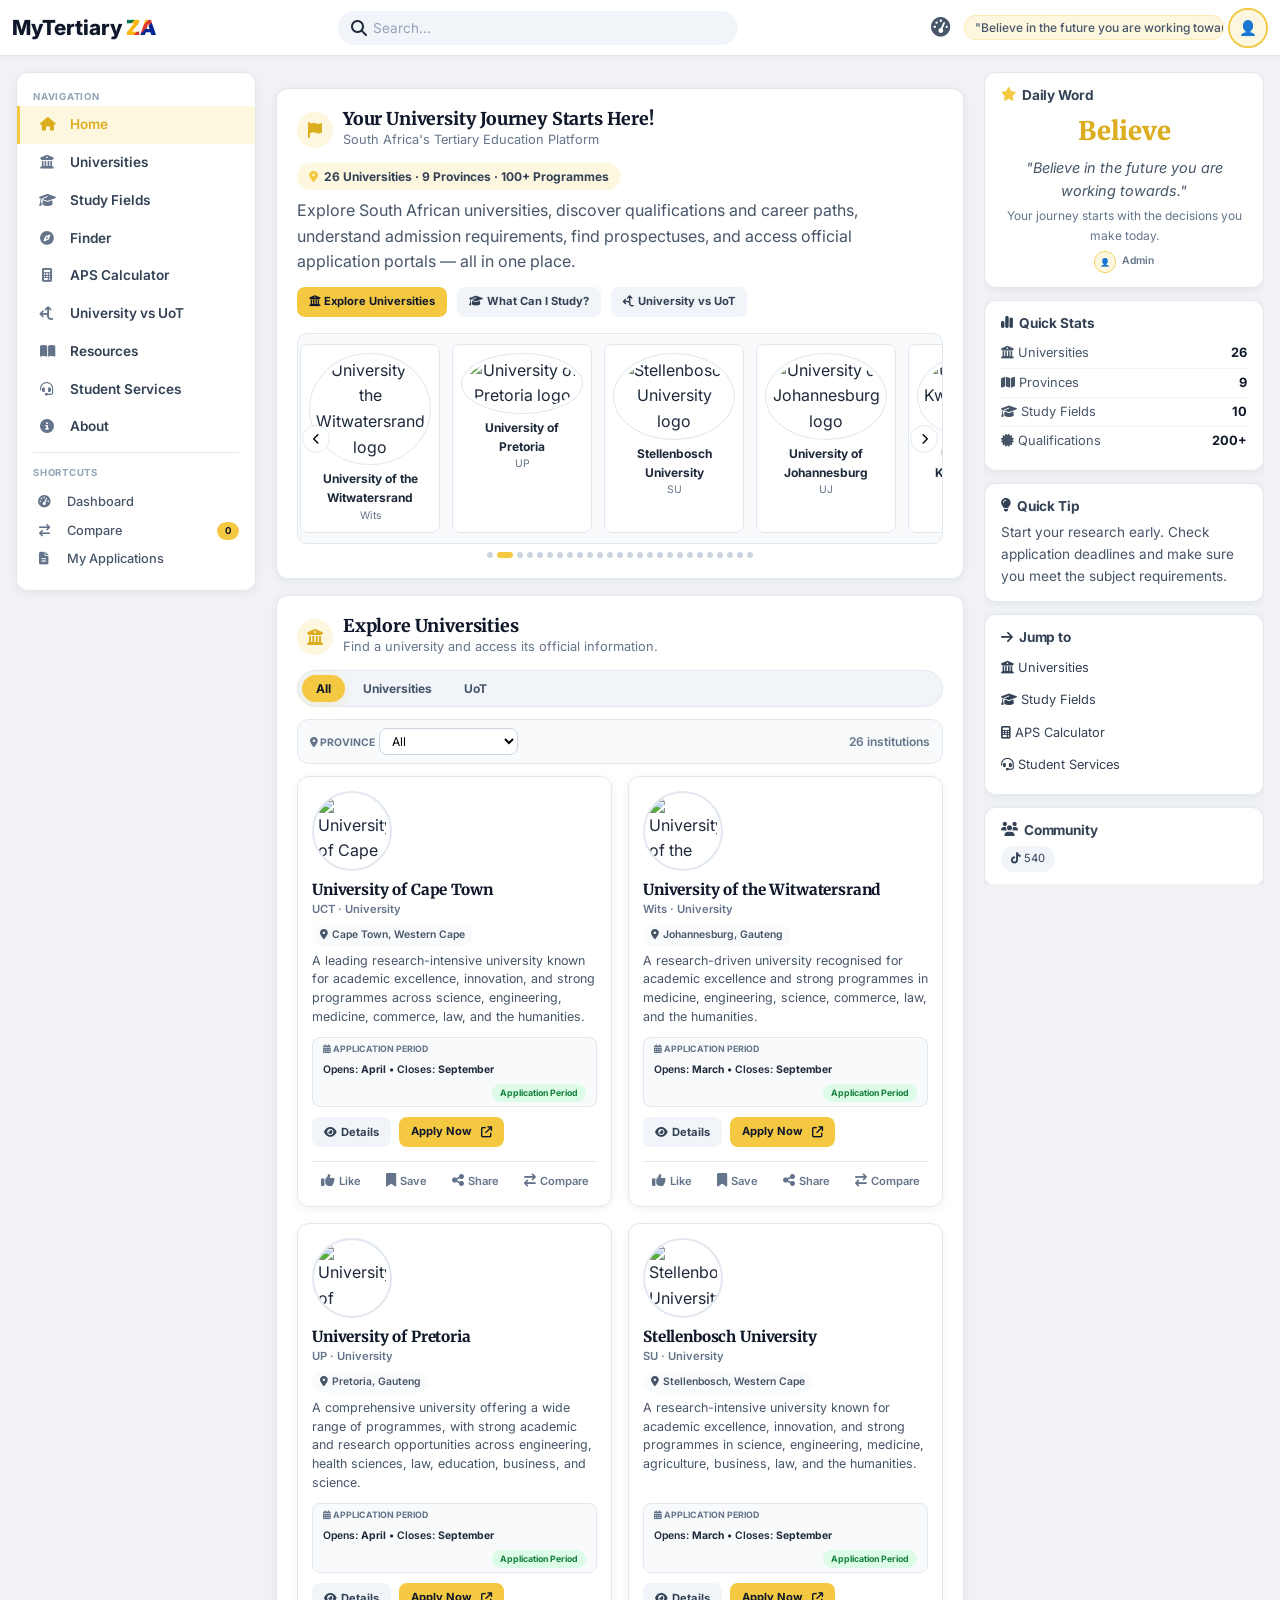
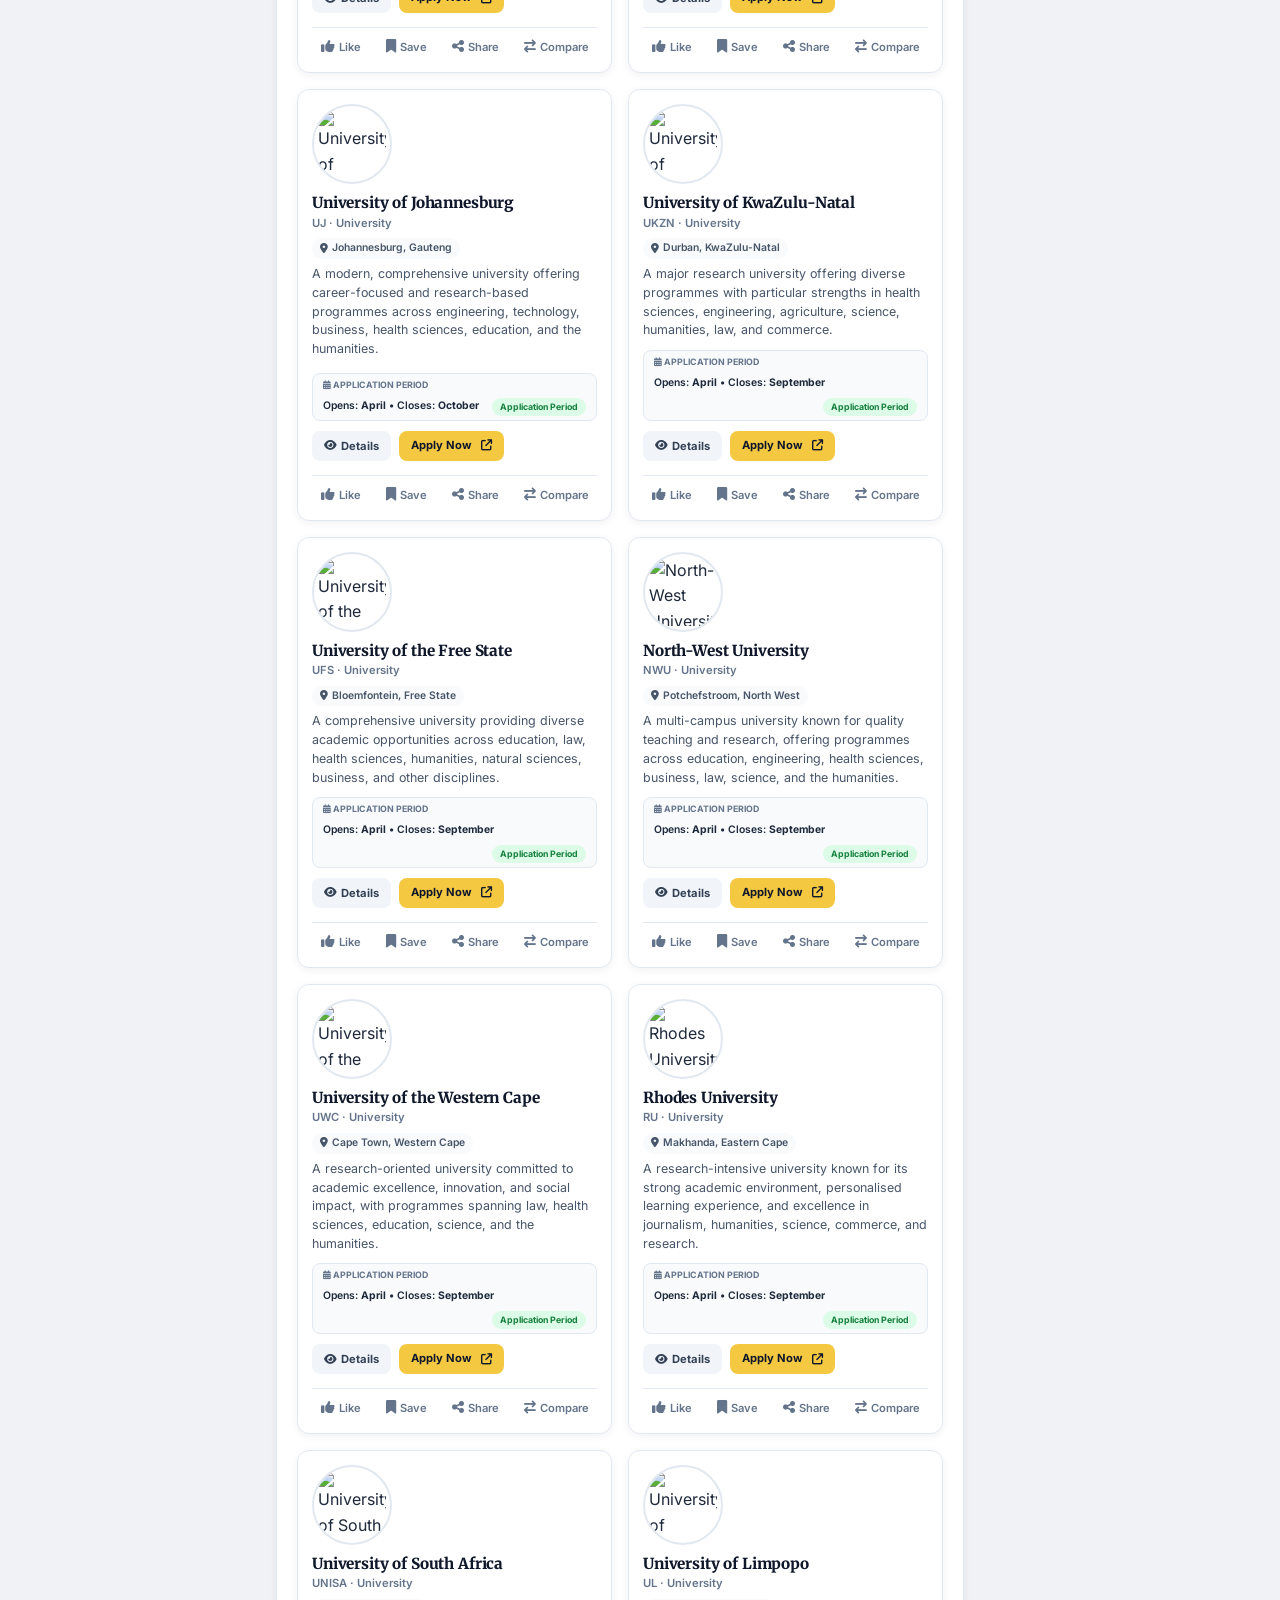
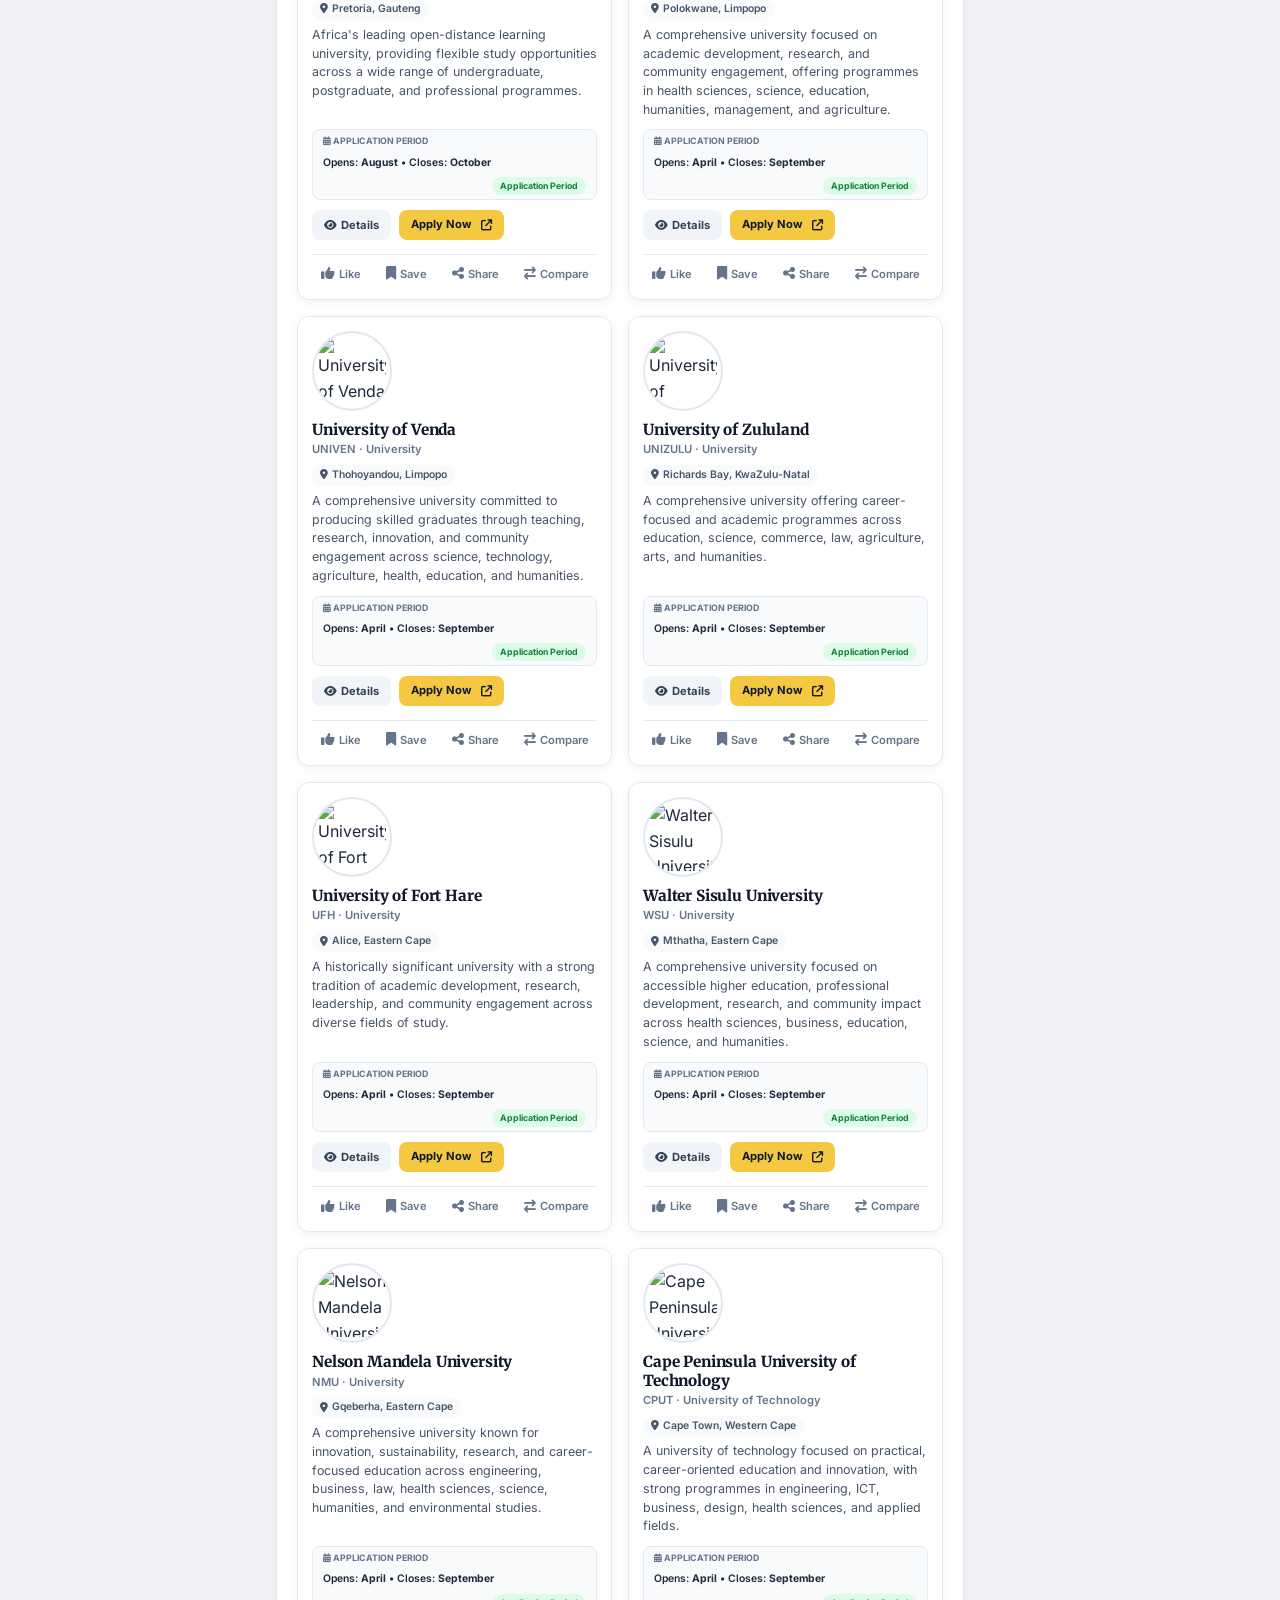
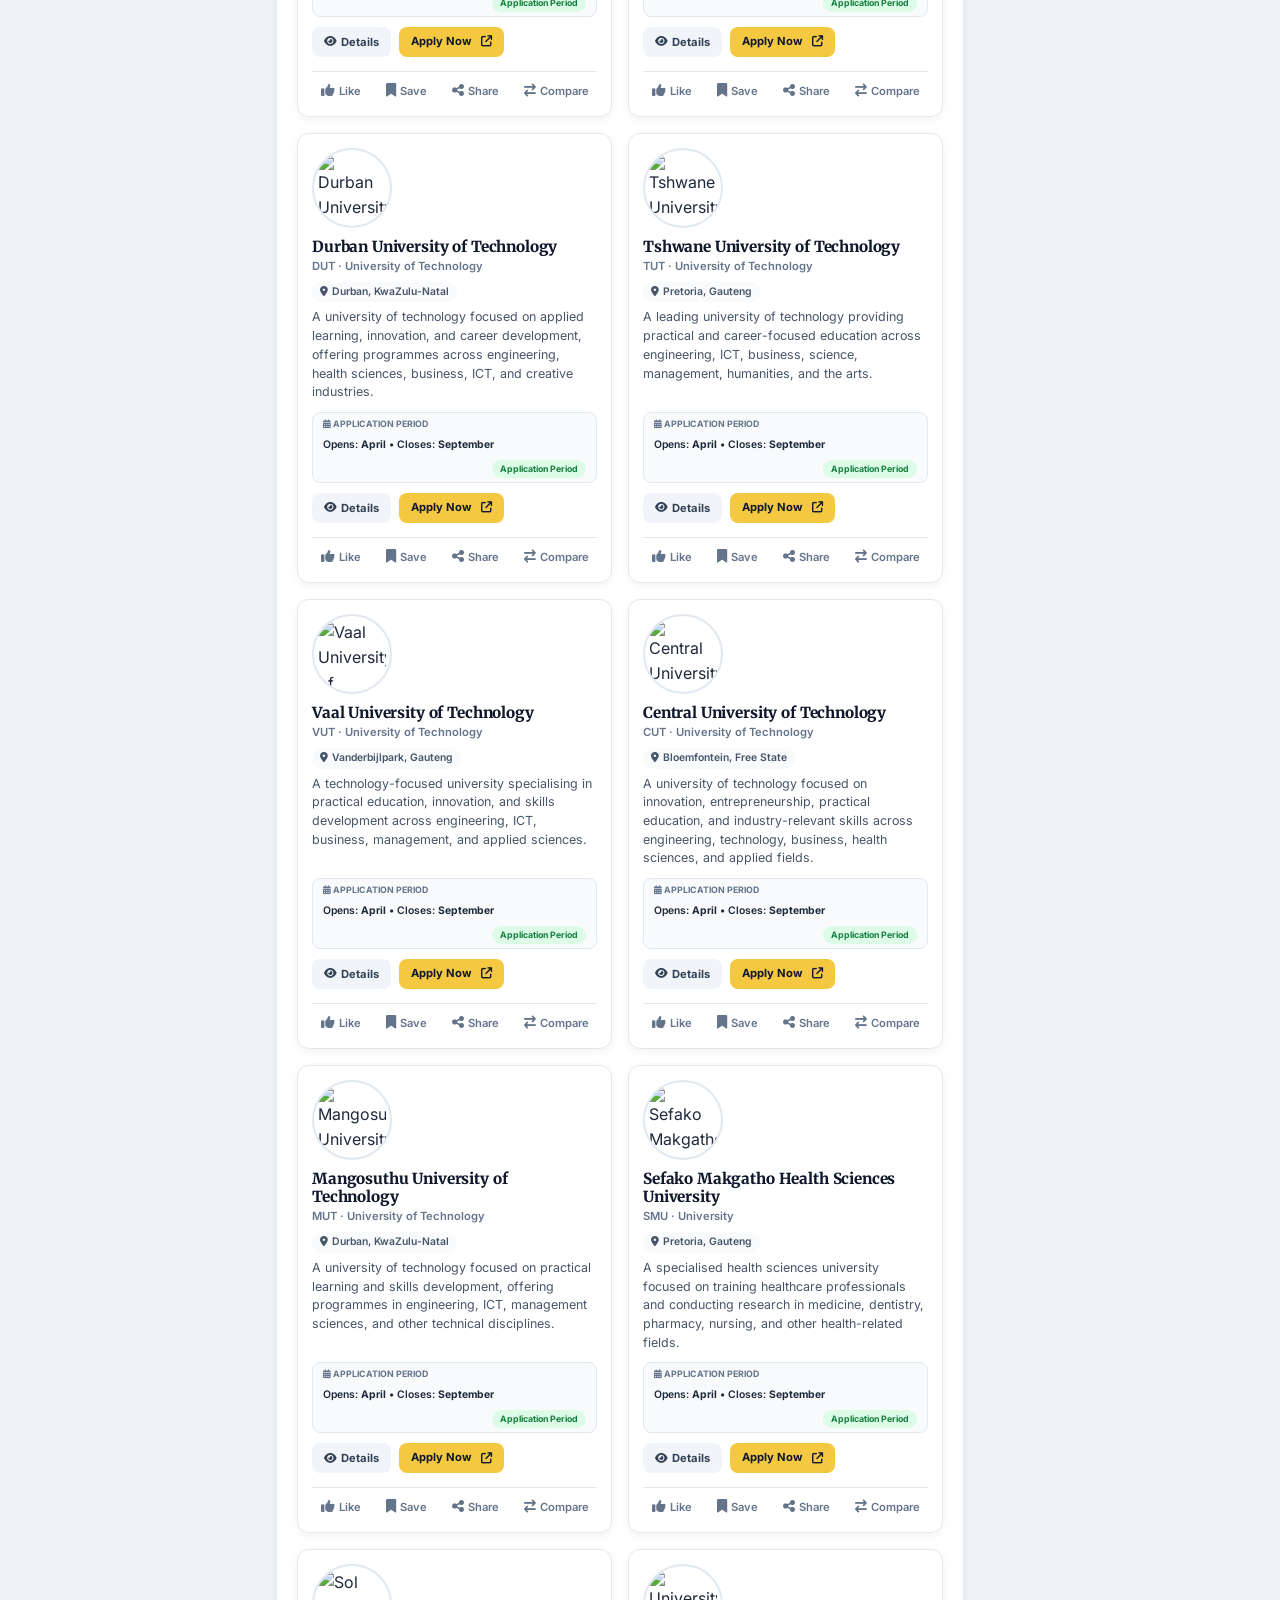
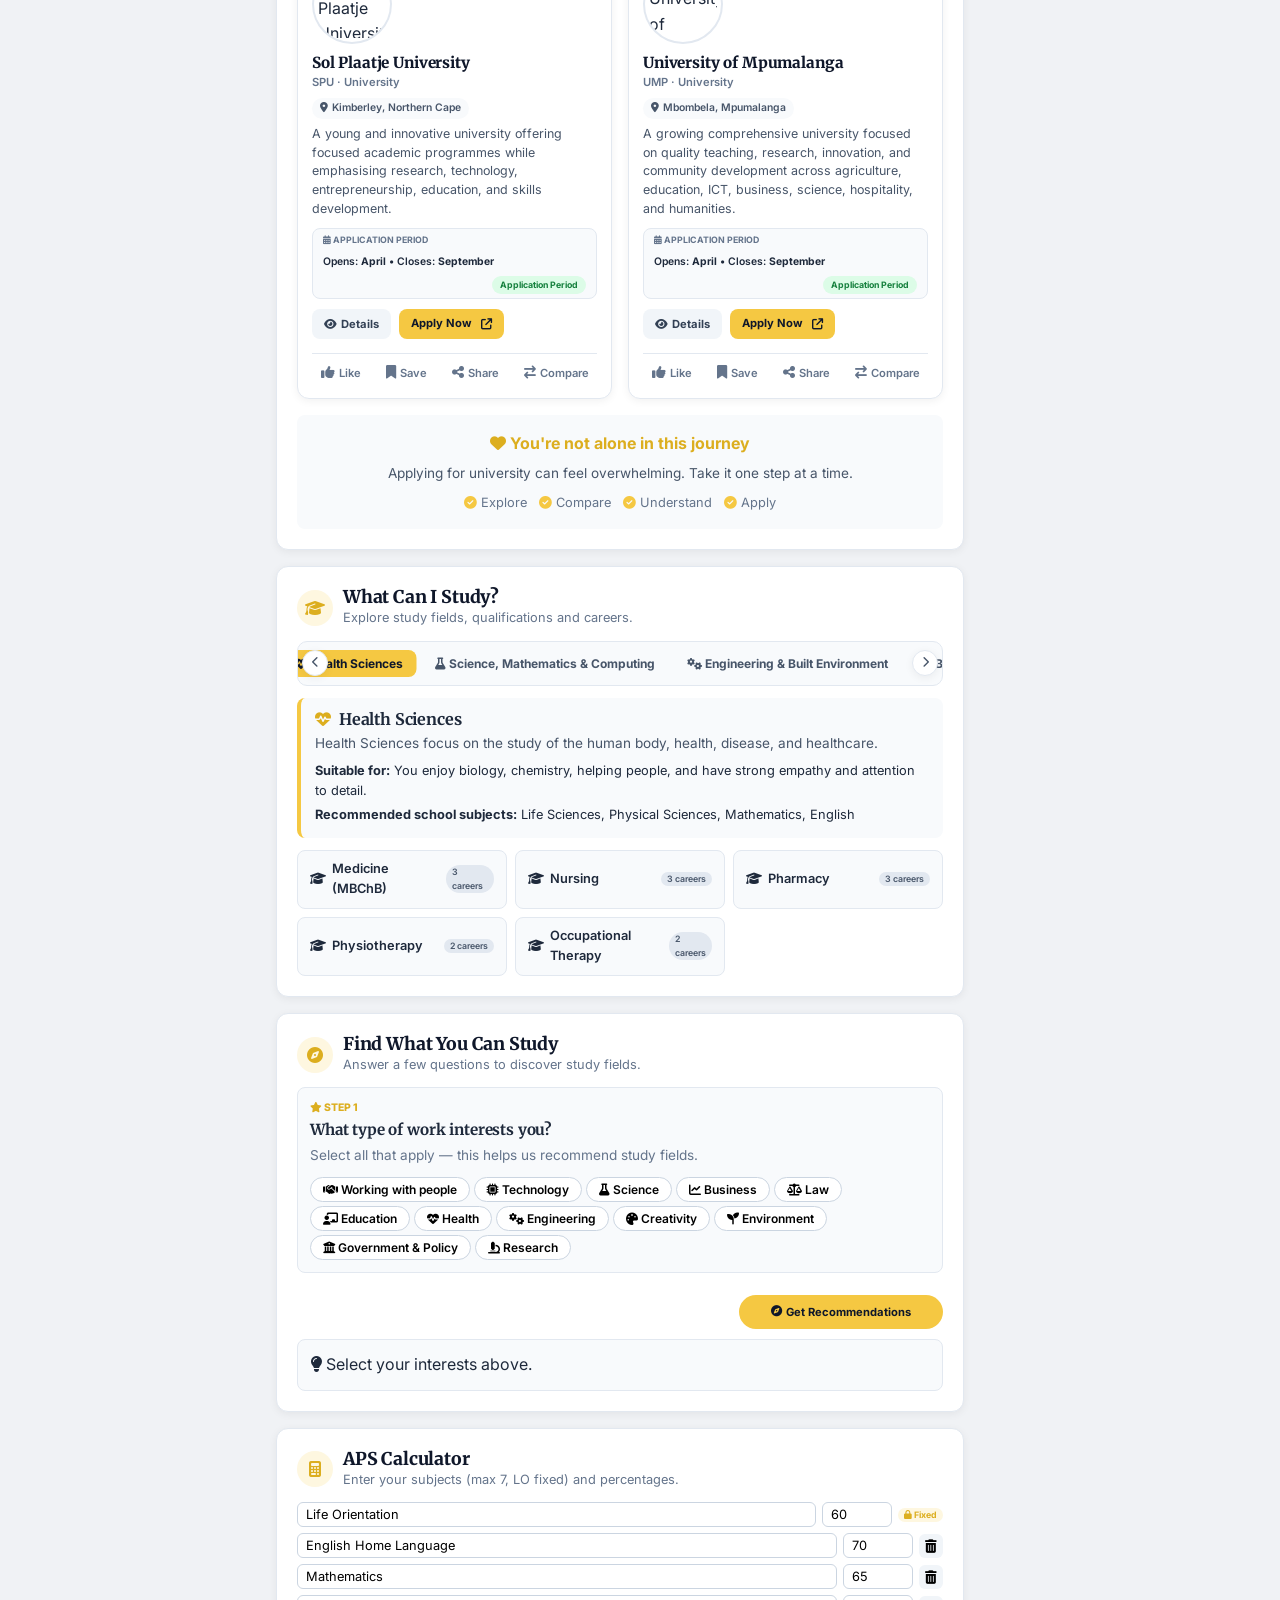
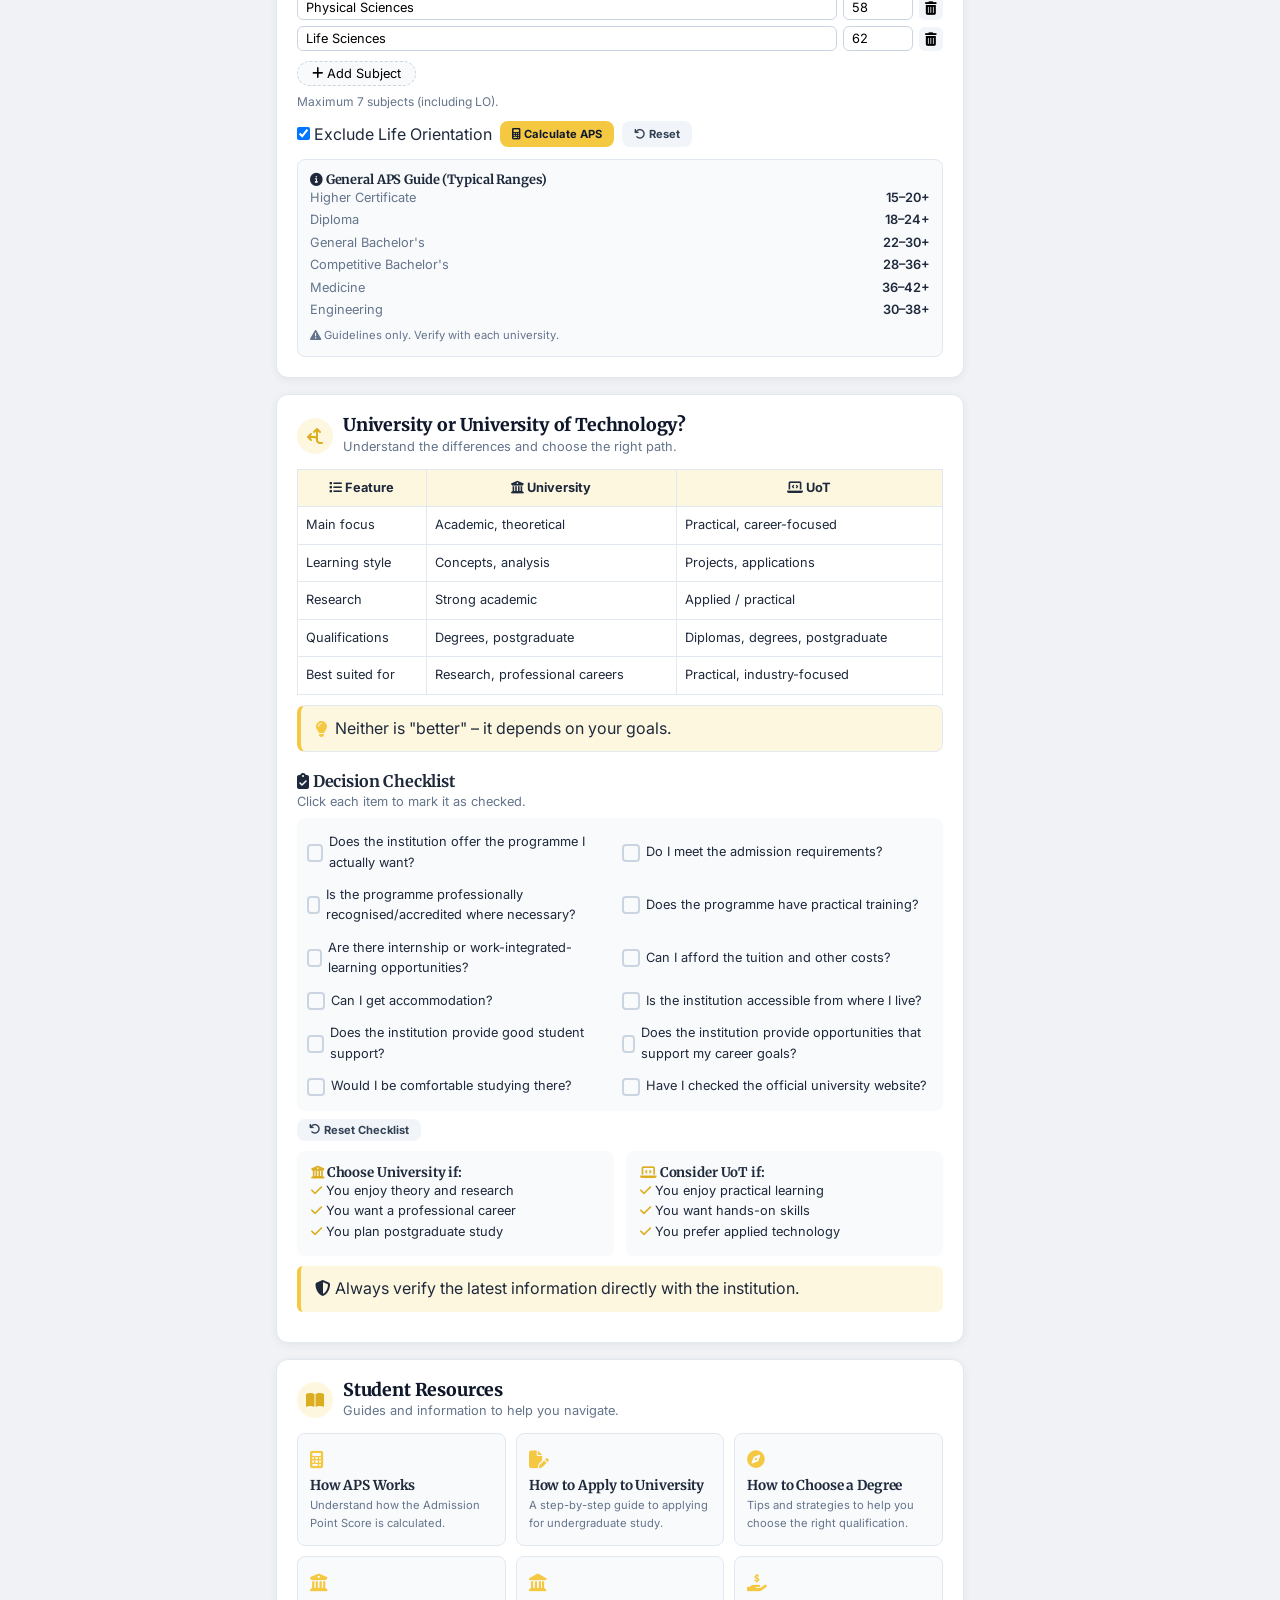
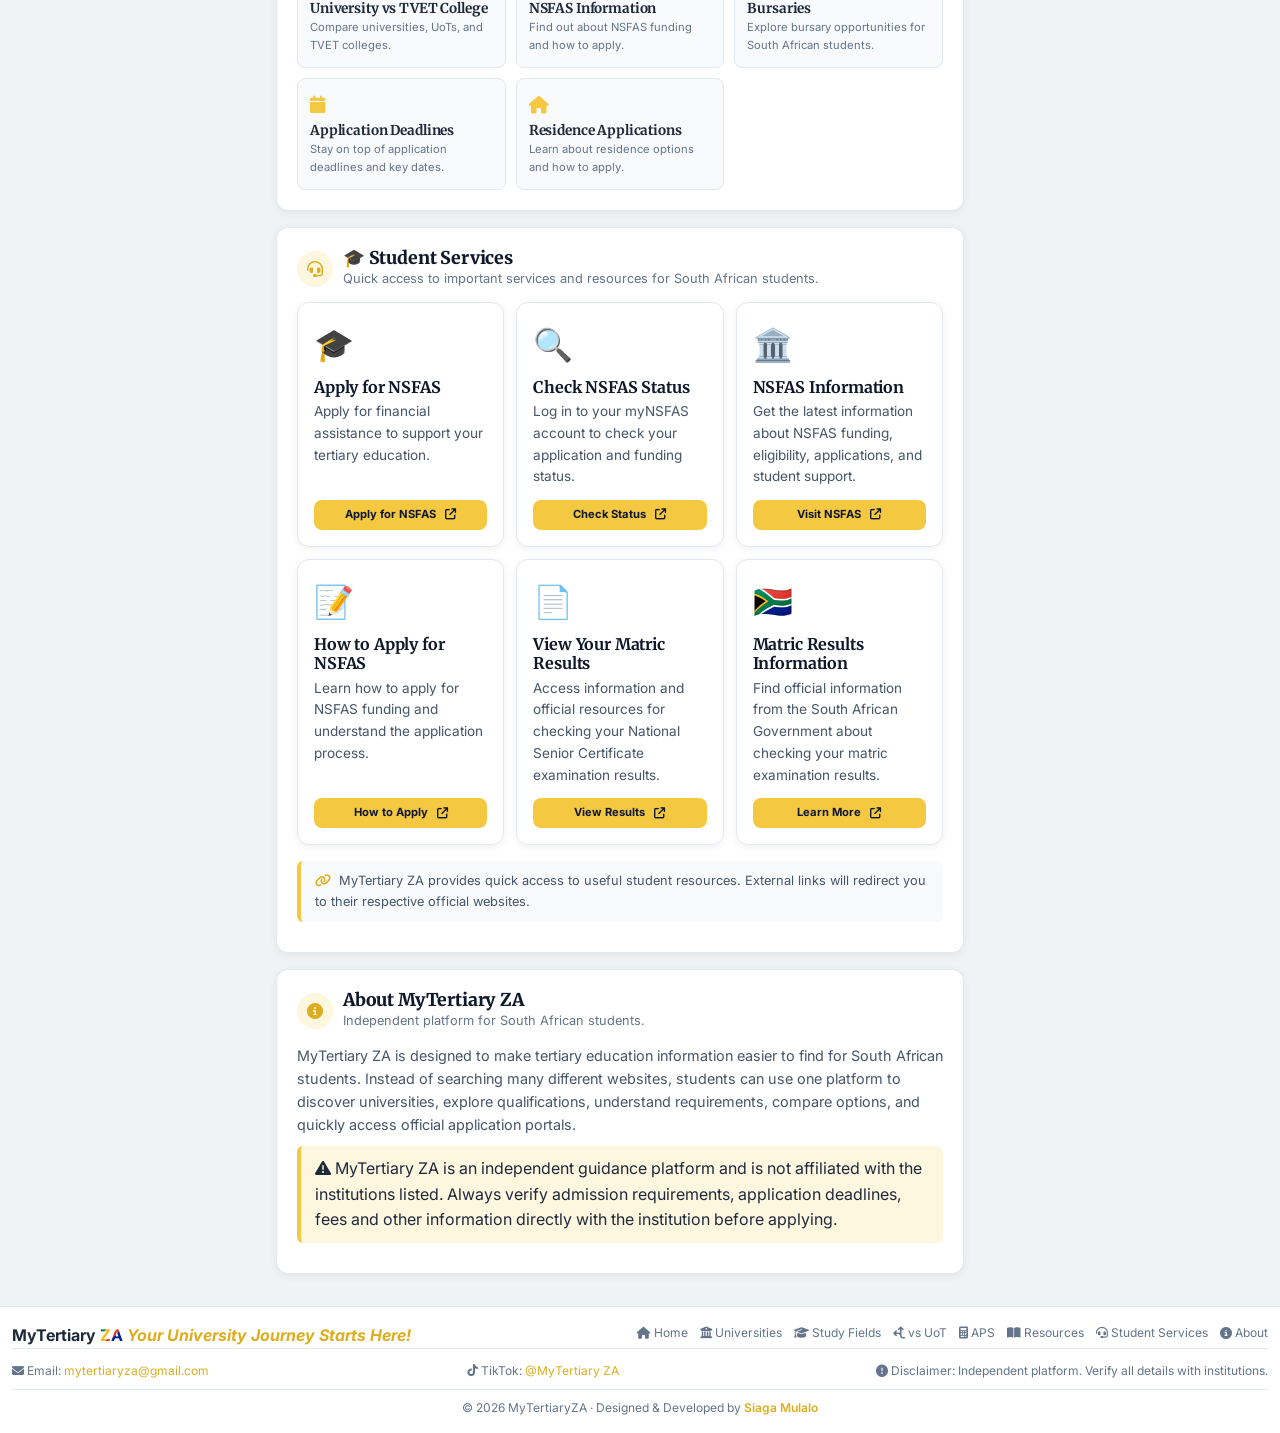
==== index.html @ 270da132 "Update index.html" ====
<!DOCTYPE html>
<html lang="en">
<head>

<!-- Google tag (gtag.js) -->
  <script async src="https://www.googletagmanager.com/gtag/js?id=G-20P5R1D9R0"></script>
  <script>
    window.dataLayer = window.dataLayer || [];
    function gtag(){dataLayer.push(arguments);}
    gtag('js', new Date());

    gtag('config', 'G-20P5R1D9R0');
  </script>

    <meta charset="UTF-8" />
    <meta name="viewport" content="width=device-width, initial-scale=1.0, maximum-scale=1.0, user-scalable=yes, viewport-fit=cover" />
    <title>MyTertiary ZA | Your University Journey Starts Here!</title>
    <link rel="icon" type="image/png" href="mytertiaryza-favicon.png">
    <meta name="description" content="MyTertiary ZA helps South African students find universities, colleges, applications, NSFAS information, matric results, APS guidance and tertiary study opportunities in one place." />

  <meta name="robots" content="index, follow" />

<meta property="og:title" content="MyTertiary ZA | Your University Journey Starts Here!" />
<meta property="og:description" content="Find South African universities, colleges, applications, NSFAS information, matric results, APS guidance and tertiary study opportunities." />
<meta property="og:url" content="https://mytertiaryza.co.za/" />
<meta property="og:type" content="website" />

<meta name="twitter:card" content="summary_large_image" />
<meta name="twitter:title" content="MyTertiary ZA | Your University Journey Starts Here!" />
<meta name="twitter:description" content="Find South African universities, colleges, applications, NSFAS information, matric results, APS guidance and tertiary study opportunities." />
    <link rel="canonical" href="https://mytertiaryza.co.za/" />
  
    <link rel="preconnect" href="https://fonts.googleapis.com" />
    <link rel="preconnect" href="https://fonts.gstatic.com" crossorigin />
    <link href="https://fonts.googleapis.com/css2?family=Inter:wght@400;500;600;700;800;900&family=Merriweather:wght@700;900&display=swap" rel="stylesheet" />
    <link rel="stylesheet" href="https://cdnjs.cloudflare.com/ajax/libs/font-awesome/6.5.2/css/all.min.css" />
    <link rel="stylesheet" href="style.css" />
</head>
<body>
    <div class="app-wrapper">

        <!-- TOP BAR -->
        <header class="top-bar">
            <div class="inner">
                <a href="#" class="logo">
                    <span>MyTertiary <span class="flag-sa">ZA</span></span>
                </a>
                <div class="search-box">
                    <i class="fas fa-search"></i>
                    <input type="search" id="topSearch" placeholder="Search..." aria-label="Search">
                </div>
                <div class="user-actions">
                    <button class="icon-btn" id="dashboardIconBtn" aria-label="Dashboard">
                        <i class="fas fa-gauge-high"></i>
                    </button>
                    <span class="top-bar-word" id="topBarWord">
                        <span id="topBarWordText">"Believe in the future"</span>
                        <span class="admin">
                            <span class="admin-avatar-sm">
                                <img src="data:image/svg+xml,%3Csvg xmlns='http://www.w3.org/2000/svg' width='40' height='40' viewBox='0 0 40 40'%3E%3Crect width='40' height='40' fill='%23fef7e0'/%3E%3Ctext x='50%25' y='50%25' dominant-baseline='central' text-anchor='middle' font-family='Arial' font-size='16' font-weight='bold' fill='%23dcae1f'%3E👤%3C/text%3E%3C/svg%3E" alt="Admin" style="width:100%;height:100%;object-fit:cover;display:block;">
                                <span class="fallback" style="display:none;"><i class="fas fa-user-shield"></i></span>
                            </span>
                            Admin 
                        </span>
                    </span>
                    <span class="avatar" title="Admin " id="topBarAvatar">
                        <img src="data:image/svg+xml,%3Csvg xmlns='http://www.w3.org/2000/svg' width='40' height='40' viewBox='0 0 40 40'%3E%3Crect width='40' height='40' fill='%23fef7e0'/%3E%3Ctext x='50%25' y='50%25' dominant-baseline='central' text-anchor='middle' font-family='Arial' font-size='16' font-weight='bold' fill='%23dcae1f'%3E👤%3C/text%3E%3C/svg%3E" alt="Admin" style="width:100%;height:100%;object-fit:cover;display:block;">
                        <span class="avatar-fallback" style="display:none;"><i class="fas fa-user-shield"></i></span>
                    </span>
                </div>
            </div>
        </header>

        <!-- BODY -->
        <div class="body-layout">

            <!-- LEFT SIDEBAR -->
            <nav class="left-sidebar" id="leftSidebar">
                <div class="nav-label">Navigation</div>
                <a href="#home" class="nav-item active" data-section="home"><i class="fas fa-home"></i> Home</a>
                <a href="#directory" class="nav-item" data-section="directory"><i class="fas fa-university"></i> Universities</a>
                <a href="#whatCanIStudy" class="nav-item" data-section="whatCanIStudy"><i class="fas fa-graduation-cap"></i> Study Fields</a>
                <a href="#finder" class="nav-item" data-section="finder"><i class="fas fa-compass"></i> Finder</a>
                <a href="#aps-calculator" class="nav-item" data-section="aps-calculator"><i class="fas fa-calculator"></i> APS Calculator</a>
                <a href="#choose-path" class="nav-item" data-section="choose-path"><i class="fas fa-arrows-split-up-and-left"></i> University vs UoT</a>
                <a href="#resources" class="nav-item" data-section="resources"><i class="fas fa-book-open"></i> Resources</a>
                <a href="#student-services" class="nav-item" data-section="student-services"><i class="fas fa-headset"></i> Student Services</a>
                <a href="#about" class="nav-item" data-section="about"><i class="fas fa-info-circle"></i> About</a>
                <div class="nav-divider"></div>
                <div class="nav-label">Shortcuts</div>
                <div class="shortcuts">
                    <div class="shortcut-item" id="dashboardSidebarLink"><i class="fas fa-gauge-high"></i> Dashboard</div>
                    <div class="shortcut-item" id="compareSidebarLink">
                        <i class="fas fa-arrow-right-arrow-left"></i> Compare
                        <span class="compare-badge" id="compareBadge">0</span>
                    </div>
                    <div class="shortcut-item"><i class="fas fa-file-alt"></i> My Applications</div>
                </div>
            </nav>

            <!-- MAIN CONTENT -->
            <main class="main-content">

                <!-- LIVE ANNOUNCEMENTS (Firestore-driven) -->
                <div id="announcementsBar"></div>
                <div id="importantNoticeBar" class="notice" style="display:none;"></div>

                <!-- HOME -->
                <section id="home" class="feed-card">
                    <div class="card-header">
                        <div class="icon"><i class="fas fa-flag"></i></div>
                        <div>
                            <h2>Your University Journey Starts Here!</h2>
                            <p>South Africa's Tertiary Education Platform</p>
                        </div>
                    </div>
                    <div style="margin-bottom:16px;">
                        <div style="display:inline-flex;align-items:center;gap:6px;background:var(--gold-light);padding:4px 12px;border-radius:30px;font-size:0.75rem;font-weight:700;color:var(--gray-700);">
                            <i class="fas fa-location-dot" style="color:var(--gold);"></i> 26 Universities · 9 Provinces · 100+ Programmes
                        </div>
                        <p style="color:var(--gray-600);margin-top:8px;max-width:600px;">
                            Explore South African universities, discover qualifications and career paths,
                            understand admission requirements, find prospectuses, and access official
                            application portals — all in one place.
                        </p>
                        <div style="display:flex;flex-wrap:wrap;gap:10px;margin-top:12px;">
                            <a href="#directory" class="btn btn-apply" id="exploreUniBtn"><i class="fas fa-university"></i> Explore Universities</a>
                            <a href="#whatCanIStudy" class="btn btn-details"><i class="fas fa-graduation-cap"></i> What Can I Study?</a>
                            <a href="#choose-path" class="btn btn-details"><i class="fas fa-arrows-split-up-and-left"></i> University vs UoT</a>
                        </div>
                    </div>
                    <!-- Carousel -->
                    <div class="carousel-wrapper">
                        <div class="carousel-track" id="carouselTrack"></div>
                        <button class="carousel-btn prev" id="carouselPrev"><i class="fas fa-chevron-left"></i></button>
                        <button class="carousel-btn next" id="carouselNext"><i class="fas fa-chevron-right"></i></button>
                    </div>
                    <div class="carousel-dots" id="carouselDots"></div>
                </section>

                <!-- DIRECTORY -->
                <section id="directory" class="feed-card">
                    <div class="card-header">
                        <div class="icon"><i class="fas fa-university"></i></div>
                        <div>
                            <h2>Explore Universities</h2>
                            <p>Find a university and access its official information.</p>
                        </div>
                    </div>
                    <div class="tabs" id="tabContainer">
                        <button class="tab active" data-tab="all">All</button>
                        <button class="tab" data-tab="university">Universities</button>
                        <button class="tab" data-tab="tech">UoT</button>
                    </div>
                    <div class="filter-bar">
                        <div class="filter-item">
                            <label for="provinceFilter"><i class="fas fa-map-marker-alt"></i> Province</label>
                            <select id="provinceFilter">
                                <option value="">All</option>
                                <option>Eastern Cape</option><option>Free State</option><option>Gauteng</option>
                                <option>KwaZulu-Natal</option><option>Limpopo</option><option>Mpumalanga</option>
                                <option>Northern Cape</option><option>North West</option><option>Western Cape</option>
                            </select>
                        </div>
                        <div class="result-count" id="resultCount">0 institutions</div>
                    </div>
                    <div class="card-grid" id="cardGrid"></div>
                    <div style="margin-top:16px;background:var(--gray-50);padding:16px;border-radius:8px;text-align:center;">
                        <div style="font-weight:700;color:var(--gold-dark);font-size:1rem;"><i class="fas fa-heart" style="color:var(--gold-dark);"></i> You're not alone in this journey</div>
                        <p style="font-size:0.85rem;color:var(--gray-600);max-width:600px;margin:6px auto;">Applying for university can feel overwhelming. Take it one step at a time.</p>
                        <div style="display:flex;flex-wrap:wrap;justify-content:center;gap:12px;margin-top:8px;font-size:0.8rem;color:var(--gray-500);">
                            <span><i class="fas fa-check-circle" style="color:var(--gold);"></i> Explore</span>
                            <span><i class="fas fa-check-circle" style="color:var(--gold);"></i> Compare</span>
                            <span><i class="fas fa-check-circle" style="color:var(--gold);"></i> Understand</span>
                            <span><i class="fas fa-check-circle" style="color:var(--gold);"></i> Apply</span>
                        </div>
                    </div>
                </section>

                <!-- WHAT CAN I STUDY -->
                <section id="whatCanIStudy" class="feed-card">
                    <div class="card-header">
                        <div class="icon"><i class="fas fa-graduation-cap"></i></div>
                        <div>
                            <h2>What Can I Study?</h2>
                            <p>Explore study fields, qualifications and careers.</p>
                        </div>
                    </div>
                    <div class="study-field-tabs-wrapper" id="studyTabsWrapper">
                        <button class="study-field-arrow left" id="studyArrowLeft"><i class="fas fa-chevron-left"></i></button>
                        <div class="study-field-tabs-track" id="studyTabsTrack"></div>
                        <button class="study-field-arrow right" id="studyArrowRight"><i class="fas fa-chevron-right"></i></button>
                    </div>
                    <div id="studyFieldContent"></div>
                </section>

                <!-- FINDER -->
                <section id="finder" class="feed-card">
                    <div class="card-header">
                        <div class="icon"><i class="fas fa-compass"></i></div>
                        <div>
                            <h2>Find What You Can Study</h2>
                            <p>Answer a few questions to discover study fields.</p>
                        </div>
                    </div>
                    <div class="finder-steps" id="finderSteps"></div>
                    <div class="finder-results" id="finderResults">
                        <div class="result-hint"><i class="fas fa-lightbulb"></i> Select your interests above.</div>
                    </div>
                </section>

                <!-- APS CALCULATOR -->
                <section id="aps-calculator" class="feed-card">
                    <div class="card-header">
                        <div class="icon"><i class="fas fa-calculator"></i></div>
                        <div>
                            <h2>APS Calculator</h2>
                            <p>Enter your subjects (max 7, LO fixed) and percentages.</p>
                        </div>
                    </div>
                    <div id="apsForm">
                        <div id="subjectEntries"></div>
                        <button class="add-subject-btn" id="addSubjectBtn"><i class="fas fa-plus"></i> Add Subject</button>
                        <div style="color:var(--gray-500);font-size:0.75rem;margin-top:6px;">Maximum 7 subjects (including LO).</div>
                        <div class="aps-controls">
                            <label><input type="checkbox" id="excludeLO" checked /> Exclude Life Orientation</label>
                            <button class="btn btn-apply" id="calculateApsBtn"><i class="fas fa-calculator"></i> Calculate APS</button>
                            <button class="btn btn-details" id="resetApsBtn"><i class="fas fa-undo"></i> Reset</button>
                        </div>
                        <div class="aps-result" id="apsResult" style="display:none;">
                            <div><span class="score" id="apsScore">0</span> <span class="subjects-used" id="apsSubjectsUsed"></span></div>
                            <div class="guidance" id="apsGuidance"></div>
                        </div>
                        <div class="aps-guide-note">
                            <h4><i class="fas fa-info-circle"></i> General APS Guide (Typical Ranges)</h4>
                            <div class="guide-grid">
                                <span class="label">Higher Certificate</span><span class="value">15–20+</span>
                                <span class="label">Diploma</span><span class="value">18–24+</span>
                                <span class="label">General Bachelor's</span><span class="value">22–30+</span>
                                <span class="label">Competitive Bachelor's</span><span class="value">28–36+</span>
                                <span class="label">Medicine</span><span class="value">36–42+</span>
                                <span class="label">Engineering</span><span class="value">30–38+</span>
                            </div>
                            <p style="font-size:0.7rem;color:var(--gray-500);margin-top:6px;"><i class="fas fa-triangle-exclamation"></i> Guidelines only. Verify with each university.</p>
                        </div>
                    </div>
                </section>

                <!-- UNIVERSITY vs UoT -->
                <section id="choose-path" class="feed-card">
                    <div class="card-header">
                        <div class="icon"><i class="fas fa-arrows-split-up-and-left"></i></div>
                        <div>
                            <h2>University or University of Technology?</h2>
                            <p>Understand the differences and choose the right path.</p>
                        </div>
                    </div>
                    <div style="overflow-x:auto;">
                        <table style="width:100%;border-collapse:collapse;font-size:0.8rem;border:1px solid var(--gray-200);">
                            <thead><tr style="background:var(--gold-light);"><th style="padding:8px;border:1px solid var(--gray-200);"><i class="fas fa-list"></i> Feature</th><th style="padding:8px;border:1px solid var(--gray-200);"><i class="fas fa-university"></i> University</th><th style="padding:8px;border:1px solid var(--gray-200);"><i class="fas fa-laptop-code"></i> UoT</th></tr></thead>
                            <tbody>
                                <tr><td style="padding:8px;border:1px solid var(--gray-200);">Main focus</td><td style="padding:8px;border:1px solid var(--gray-200);">Academic, theoretical</td><td style="padding:8px;border:1px solid var(--gray-200);">Practical, career-focused</td></tr>
                                <tr><td style="padding:8px;border:1px solid var(--gray-200);">Learning style</td><td style="padding:8px;border:1px solid var(--gray-200);">Concepts, analysis</td><td style="padding:8px;border:1px solid var(--gray-200);">Projects, applications</td></tr>
                                <tr><td style="padding:8px;border:1px solid var(--gray-200);">Research</td><td style="padding:8px;border:1px solid var(--gray-200);">Strong academic</td><td style="padding:8px;border:1px solid var(--gray-200);">Applied / practical</td></tr>
                                <tr><td style="padding:8px;border:1px solid var(--gray-200);">Qualifications</td><td style="padding:8px;border:1px solid var(--gray-200);">Degrees, postgraduate</td><td style="padding:8px;border:1px solid var(--gray-200);">Diplomas, degrees, postgraduate</td></tr>
                                <tr><td style="padding:8px;border:1px solid var(--gray-200);">Best suited for</td><td style="padding:8px;border:1px solid var(--gray-200);">Research, professional careers</td><td style="padding:8px;border:1px solid var(--gray-200);">Practical, industry-focused</td></tr>
                            </tbody>
                        </table>
                    </div>
                    <div class="info-box" style="background:var(--gold-light);border-left:4px solid var(--gold);"><i class="fas fa-lightbulb" style="color:var(--gold);"></i> Neither is "better" – it depends on your goals.</div>

                    <div style="margin-top:20px;">
                        <h4 style="font-weight:700;font-size:1rem;"><i class="fas fa-clipboard-check"></i> Decision Checklist</h4>
                        <p style="font-size:0.8rem;color:var(--gray-500);">Click each item to mark it as checked.</p>
                        <div id="decision-checklist"></div>
                        <button class="btn btn-details" id="reset-checklist" style="margin-top:8px;font-size:0.7rem;padding:4px 12px;"><i class="fas fa-undo"></i> Reset Checklist</button>
                    </div>

                    <div class="decision-grid">
                        <div style="background:var(--gray-50);padding:14px;border-radius:8px;">
                            <h5 style="font-weight:700;"><i class="fas fa-university" style="color:var(--gold-dark);"></i> Choose University if:</h5>
                            <ul style="list-style:none;padding:0;font-size:0.8rem;">
                                <li><i class="fas fa-check" style="color:var(--gold-dark);"></i> You enjoy theory and research</li>
                                <li><i class="fas fa-check" style="color:var(--gold-dark);"></i> You want a professional career</li>
                                <li><i class="fas fa-check" style="color:var(--gold-dark);"></i> You plan postgraduate study</li>
                            </ul>
                        </div>
                        <div style="background:var(--gray-50);padding:14px;border-radius:8px;">
                            <h5 style="font-weight:700;"><i class="fas fa-laptop-code" style="color:var(--gold-dark);"></i> Consider UoT if:</h5>
                            <ul style="list-style:none;padding:0;font-size:0.8rem;">
                                <li><i class="fas fa-check" style="color:var(--gold-dark);"></i> You enjoy practical learning</li>
                                <li><i class="fas fa-check" style="color:var(--gold-dark);"></i> You want hands-on skills</li>
                                <li><i class="fas fa-check" style="color:var(--gold-dark);"></i> You prefer applied technology</li>
                            </ul>
                        </div>
                    </div>
                    <div class="notice"><i class="fas fa-shield-halved"></i> Always verify the latest information directly with the institution.</div>
                </section>

                <!-- RESOURCES -->
                <section id="resources" class="feed-card">
                    <div class="card-header">
                        <div class="icon"><i class="fas fa-book-open"></i></div>
                        <div>
                            <h2>Student Resources</h2>
                            <p>Guides and information to help you navigate.</p>
                        </div>
                    </div>
                    <div class="resource-grid" id="resourceGrid"></div>
                </section>

                <!-- STUDENT SERVICES -->
                <section id="student-services" class="feed-card">
                    <div class="card-header">
                        <div class="icon"><i class="fas fa-headset"></i></div>
                        <div>
                            <h2>🎓 Student Services</h2>
                            <p>Quick access to important services and resources for South African students.</p>
                        </div>
                    </div>

                    <div class="services-grid" id="servicesGrid"></div>

                    <div class="notice services-notice">
                        <i class="fas fa-link"></i>
                        MyTertiary ZA provides quick access to useful student resources. External links will redirect you to their respective official websites.
                    </div>
                </section>

                <!-- ABOUT -->
                <section id="about" class="feed-card">
                    <div class="card-header">
                        <div class="icon"><i class="fas fa-info-circle"></i></div>
                        <div>
                            <h2>About MyTertiary ZA</h2>
                            <p>Independent platform for South African students.</p>
                        </div>
                    </div>
                    <p style="color:var(--gray-600);font-size:0.9rem;">MyTertiary ZA is designed to make tertiary education information easier to find for South African students. Instead of searching many different websites, students can use one platform to discover universities, explore qualifications, understand requirements, compare options, and quickly access official application portals.</p>
                    <div class="notice"><i class="fas fa-triangle-exclamation"></i> MyTertiary ZA is an independent guidance platform and is not affiliated with the institutions listed. Always verify admission requirements, application deadlines, fees and other information directly with the institution before applying.</div>
                </section>

            </main>

            <!-- RIGHT SIDEBAR -->
            <aside class="right-sidebar">
                <div class="widget">
                    <h4><i class="fas fa-star" style="color:var(--gold);"></i> Daily Word</h4>
                    <div class="daily-word" id="dailyWordWidget">
                        <div class="word" id="wordTitleWidget">BELIEVE</div>
                        <div class="message" id="wordMessageWidget">"Believe in the future you are working towards."</div>
                        <div class="extra" id="wordExtraWidget">Your journey starts with the decisions you make today.</div>
                        <div class="admin-tag">
                            <span class="admin-avatar-sm">
                                <img src="data:image/svg+xml,%3Csvg xmlns='http://www.w3.org/2000/svg' width='40' height='40' viewBox='0 0 40 40'%3E%3Crect width='40' height='40' fill='%23fef7e0'/%3E%3Ctext x='50%25' y='50%25' dominant-baseline='central' text-anchor='middle' font-family='Arial' font-size='16' font-weight='bold' fill='%23dcae1f'%3E👤%3C/text%3E%3C/svg%3E" alt="Admin" style="width:100%;height:100%;object-fit:cover;display:block;">
                                <span class="fallback" style="display:none;"><i class="fas fa-user-shield"></i></span>
                            </span>
                              Admin 
                        </div>
                    </div>
                </div>
                <div class="widget">
                    <h4><i class="fas fa-chart-simple"></i> Quick Stats</h4>
                    <div class="stat-item"><span class="label"><i class="fas fa-university"></i> Universities</span><span class="value">26</span></div>
                    <div class="stat-item"><span class="label"><i class="fas fa-map"></i> Provinces</span><span class="value">9</span></div>
                    <div class="stat-item"><span class="label"><i class="fas fa-graduation-cap"></i> Study Fields</span><span class="value">10</span></div>
                    <div class="stat-item"><span class="label"><i class="fas fa-certificate"></i> Qualifications</span><span class="value">200+</span></div>
                </div>
                <div class="widget">
                    <h4><i class="fas fa-lightbulb"></i> Quick Tip</h4>
                    <p style="font-size:0.85rem;color:var(--gray-600);">Start your research early. Check application deadlines and make sure you meet the subject requirements.</p>
                </div>
                <div class="widget">
                    <h4><i class="fas fa-arrow-right"></i> Jump to</h4>
                    <div style="display:flex;flex-direction:column;gap:4px;">
                        <a href="#directory" style="padding:4px 0;color:var(--gray-700);text-decoration:none;font-size:0.8rem;"><i class="fas fa-university"></i> Universities</a>
                        <a href="#whatCanIStudy" style="padding:4px 0;color:var(--gray-700);text-decoration:none;font-size:0.8rem;"><i class="fas fa-graduation-cap"></i> Study Fields</a>
                        <a href="#aps-calculator" style="padding:4px 0;color:var(--gray-700);text-decoration:none;font-size:0.8rem;"><i class="fas fa-calculator"></i> APS Calculator</a>
                        <a href="#student-services" style="padding:4px 0;color:var(--gray-700);text-decoration:none;font-size:0.8rem;"><i class="fas fa-headset"></i> Student Services</a>
                    </div>
                </div>
                <div class="widget">
                    <h4><i class="fas fa-users"></i> Community</h4>
                    <div style="display:flex;gap:8px;flex-wrap:wrap;">
                        <a href="https://www.tiktok.com/@mytertiaryza" target="_blank" rel="noopener noreferrer" style="background:var(--gray-100);padding:4px 10px;border-radius:20px;font-size:0.7rem;color:var(--gray-700);text-decoration:none;"><i class="fab fa-tiktok"></i> 540</a>
                    </div>
                </div>
            </aside>

        </div>

        <!-- FOOTER -->
        <footer>
            <div class="footer-inner">
                <div>
                    <strong>MyTertiary <span class="flag-sa" style="background:linear-gradient(135deg,#007A4B 0%,#007A4B 25%,#FFB612 25%,#FFB612 50%,#DE3831 50%,#DE3831 60%,#002395 60%,#002395 100%);-webkit-background-clip:text;-webkit-text-fill-color:transparent;background-clip:text;">ZA</span></strong>
                    <span style="font-style:italic;color:var(--gold-dark);font-weight:700;">Your University Journey Starts Here!</span>
                </div>
                <div class="footer-links">
                    <a href="#home"><i class="fas fa-home"></i> Home</a>
                    <a href="#directory"><i class="fas fa-university"></i> Universities</a>
                    <a href="#whatCanIStudy"><i class="fas fa-graduation-cap"></i> Study Fields</a>
                    <a href="#choose-path"><i class="fas fa-arrows-split-up-and-left"></i> vs UoT</a>
                    <a href="#aps-calculator"><i class="fas fa-calculator"></i> APS</a>
                    <a href="#resources"><i class="fas fa-book-open"></i> Resources</a>
                    <a href="#student-services"><i class="fas fa-headset"></i> Student Services</a>
                    <a href="#about"><i class="fas fa-info-circle"></i> About</a>
                </div>
            </div>
            <div style="max-width:1400px;margin:0 auto;padding:12px 0 0;display:flex;flex-wrap:wrap;justify-content:space-between;gap:8px;border-top:1px solid var(--gray-200);font-size:0.75rem;color:var(--gray-500);">
                <div><i class="fas fa-envelope"></i> Email: <a href="mailto:mytertiaryza@gmail.com" style="color:var(--gold-dark);text-decoration:none;">mytertiaryza@gmail.com</a></div>
                <div><i class="fab fa-tiktok"></i> TikTok: <a href="https://www.tiktok.com/@mytertiaryza" target="_blank" rel="noopener noreferrer" style="color:var(--gold-dark);text-decoration:none;">@MyTertiary ZA</a></div>
                <div><i class="fas fa-circle-exclamation"></i> Disclaimer: Independent platform. Verify all details with institutions.</div>
            </div>
            <div style="max-width:1400px;margin:8px auto 0;padding-top:8px;border-top:1px solid var(--gray-200);text-align:center;font-size:0.75rem;color:var(--gray-500);">
                © 2026 MyTertiaryZA · Designed &amp; Developed by 
                <a href="#" id="developerLink" style="color:var(--gold-dark);font-weight:600;text-decoration:none;cursor:pointer;">Siaga Mulalo</a>
            </div>
        </footer>

    </div>

    <!-- MOBILE BOTTOM NAVIGATION -->
    <nav class="mobile-bottom-nav" id="mobileBottomNav" aria-label="Mobile navigation">
        <button class="mobile-nav-item active" data-target="home" type="button" aria-label="Go to Home">
            <i class="fas fa-home"></i>
            <span>Home</span>
        </button>
        <button class="mobile-nav-item" data-target="directory" type="button" aria-label="Go to Universities">
            <i class="fas fa-university"></i>
            <span>Universities</span>
        </button>
        <button class="mobile-nav-item" data-target="whatCanIStudy" type="button" aria-label="Go to Study Fields">
            <i class="fas fa-graduation-cap"></i>
            <span>Study</span>
        </button>
        <button class="mobile-nav-item" data-target="aps-calculator" type="button" aria-label="Go to APS Calculator">
            <i class="fas fa-calculator"></i>
            <span>APS</span>
        </button>
        <button class="mobile-nav-item mobile-nav-more" id="mobileNavMore" type="button" aria-label="Open more menu">
            <i class="fas fa-bars"></i>
            <span>More</span>
        </button>
    </nav>

    <div class="mobile-drawer-overlay" id="mobileDrawerOverlay" aria-hidden="true"></div>

    <aside class="mobile-drawer" id="mobileDrawer" aria-hidden="true">
        <div class="mobile-drawer-header">
            <span class="mobile-drawer-title">MyTertiary <span class="flag-sa">ZA</span></span>
            <button class="mobile-drawer-close" id="mobileDrawerClose" type="button" aria-label="Close menu">
                <i class="fas fa-times"></i>
            </button>
        </div>
        <nav class="mobile-drawer-nav" aria-label="Full navigation">
            <button class="mobile-drawer-item" data-target="home" type="button"><i class="fas fa-home"></i> Home</button>
            <button class="mobile-drawer-item" data-target="directory" type="button"><i class="fas fa-university"></i> Universities</button>
            <button class="mobile-drawer-item" data-target="whatCanIStudy" type="button"><i class="fas fa-graduation-cap"></i> Study Fields</button>
            <button class="mobile-drawer-item" data-target="finder" type="button"><i class="fas fa-compass"></i> Finder</button>
            <button class="mobile-drawer-item" data-target="aps-calculator" type="button"><i class="fas fa-calculator"></i> APS Calculator</button>
            <button class="mobile-drawer-item" data-target="choose-path" type="button"><i class="fas fa-arrows-split-up-and-left"></i> University vs UoT</button>
            <button class="mobile-drawer-item" data-target="resources" type="button"><i class="fas fa-book-open"></i> Resources</button>
            <button class="mobile-drawer-item" data-target="student-services" type="button"><i class="fas fa-headset"></i> Student Services</button>
            <button class="mobile-drawer-item" data-target="about" type="button"><i class="fas fa-info-circle"></i> About</button>
        </nav>
        <div class="mobile-drawer-divider"></div>
        <div class="mobile-drawer-shortcuts">
            <button class="mobile-drawer-item" id="mobileDashboardBtn" type="button">
                <i class="fas fa-gauge-high"></i> Dashboard
            </button>
            <button class="mobile-drawer-item" id="mobileCompareBtn" type="button">
                <i class="fas fa-arrow-right-arrow-left"></i> Compare Universities
                <span class="compare-badge" id="mobileCompareBadge">0</span>
            </button>
        </div>
    </aside>

    <button class="floating-home-btn" id="floatingHomeBtn" aria-label="Back to top">
        <i class="fas fa-home"></i>
    </button>

    <!-- MODALS -->
    <div class="modal" id="detailModal" aria-hidden="true">
        <div class="modal-box">
            <button class="modal-close" id="modalClose"><i class="fas fa-times"></i></button>
            <div id="modalContent"></div>
        </div>
    </div>

    <div class="modal qual-modal" id="qualModal" aria-hidden="true">
        <div class="modal-box">
            <button class="modal-close" id="qualModalClose"><i class="fas fa-times"></i></button>
            <div id="qualModalContent"></div>
        </div>
    </div>

    <div class="modal" id="dashboardModal" aria-hidden="true">
        <div class="modal-box">
            <button class="modal-close" id="dashboardModalClose"><i class="fas fa-times"></i></button>
            <h2><i class="fas fa-gauge-high" style="color:var(--gold-dark);"></i> Dashboard</h2>
            <div id="dashboardModalContent"></div>
        </div>
    </div>

    <div class="modal" id="compareModal" aria-hidden="true">
        <div class="modal-box">
            <button class="modal-close" id="compareModalClose"><i class="fas fa-times"></i></button>
            <h2 style="text-align:left;"><i class="fas fa-arrow-right-arrow-left" style="color:var(--gold-dark);"></i> Compare Universities</h2>
            <div id="compareModalContent"></div>
        </div>
    </div>

    <!-- Developer Info Modal -->
    <div class="modal" id="developerModal" aria-hidden="true">
        <div class="modal-box" style="max-width:400px;">
            <button class="modal-close" id="developerModalClose"><i class="fas fa-times"></i></button>
            <h2 style="text-align:center;font-size:1.2rem;"><i class="fas fa-code" style="color:var(--gold-dark);"></i> Siaga Mulalo</h2>
            <p style="text-align:center;color:var(--gray-600);margin:6px 0;">Designer &amp; Developer of MyTertiaryZA</p>
            <div style="display:flex;justify-content:center;gap:16px;margin:16px 0;">
                <a href="https://www.tiktok.com/@siagamulalo13?_r=1&_t=ZS-99WT25k6Pq9" target="_blank" rel="noopener noreferrer" style="background:var(--gray-100);padding:8px 16px;border-radius:30px;font-size:0.85rem;color:var(--gray-700);text-decoration:none;display:inline-flex;align-items:center;gap:6px;border:1px solid var(--gray-200);transition:var(--transition);">
                    <i class="fab fa-tiktok" style="color:var(--gray-800);"></i> TikTok
                </a>
                <a href="https://www.linkedin.com/in/mulalo-siaga-14181b3a0?utm_source=share_via&utm_content=profile&utm_medium=member_ios" target="_blank" rel="noopener noreferrer" style="background:var(--gray-100);padding:8px 16px;border-radius:30px;font-size:0.85rem;color:var(--gray-700);text-decoration:none;display:inline-flex;align-items:center;gap:6px;border:1px solid var(--gray-200);transition:var(--transition);">
                    <i class="fab fa-linkedin-in" style="color:#0a66c2;"></i> LinkedIn
                </a>
            </div>
            <div style="text-align:center;font-size:0.7rem;color:var(--gray-400);">Click the links above to connect</div>
            <div style="margin-top:12px;text-align:center;">
                <button class="btn btn-details" id="developerModalCancel" style="padding:6px 24px;">Close</button>
            </div>
        </div>
    </div>

    <!-- ============================================================ -->
    <!-- FIREBASE (modular SDK) — must load BEFORE script.js          -->
    <!-- ============================================================ -->
    <script type="module" src="firebase-config.js"></script>
    <script type="module" src="data-layer.js"></script>

    <script src="script.js"></script>
</body>
</html>
---- style.css ----
:root {
    --gold: #f5c842;
    --gold-dark: #dcae1f;
    --gold-light: #fef7e0;
    --blue: #1877f2;
    --blue-dark: #0d65d9;
    --white: #ffffff;
    --bg: #f0f2f5;
    --gray-50: #f8fafc;
    --gray-100: #f1f5f9;
    --gray-200: #e2e8f0;
    --gray-300: #cbd5e1;
    --gray-400: #94a3b8;
    --gray-500: #64748b;
    --gray-600: #475569;
    --gray-700: #334155;
    --gray-800: #1e293b;
    --gray-900: #0f172a;
    --green: #15803d;
    --green-bg: #dcfce7;
    --red: #b91c1c;
    --shadow: 0 2px 8px rgba(0, 0, 0, 0.06);
    --shadow-hover: 0 4px 16px rgba(0, 0, 0, 0.10);
    --radius: 12px;
    --transition: 0.2s ease;
    --nav-height: 56px;
    --sidebar-width: 240px;
    --right-sidebar-width: 280px;
    --mobile-nav-height: 64px;
}
* {
    margin: 0;
    padding: 0;
    box-sizing: border-box;
}
html {
    scroll-behavior: smooth;
}
body {
    font-family: "Inter", -apple-system, BlinkMacSystemFont, "Segoe UI", Roboto, Helvetica, Arial, sans-serif;
    background: #f0f2f5;
    color: #1e293b;
    line-height: 1.6;
    -webkit-font-smoothing: antialiased;
    -moz-osx-font-smoothing: grayscale;
}
h1,
h2,
h3,
h4,
h5,
h6 {
    font-family: "Merriweather", Georgia, "Times New Roman", serif;
    font-weight: 700;
    letter-spacing: -0.01em;
    line-height: 1.2;
}
button,
input,
select {
    font-family: "Inter", sans-serif;
}
.app-wrapper {
    display: flex;
    flex-direction: column;
    min-height: 100vh;
}
.top-bar {
    position: sticky;
    top: 0;
    z-index: 1000;
    background: rgba(255, 255, 255, 0.96);
    backdrop-filter: blur(8px);
    border-bottom: 1px solid var(--gray-200);
    box-shadow: 0 1px 4px rgba(0, 0, 0, 0.04);
    height: var(--nav-height);
    display: flex;
    align-items: center;
    padding: 0 12px;
}
.top-bar .inner {
    display: flex;
    align-items: center;
    justify-content: space-between;
    width: 100%;
    max-width: 1400px;
    margin: 0 auto;
}
.top-bar .logo {
    display: flex;
    align-items: center;
    gap: 4px;
    font-weight: 800;
    font-size: 1.1rem;
    color: var(--gray-900);
    text-decoration: none;
    white-space: nowrap;
}
.top-bar .logo .flag-sa {
    background: linear-gradient(135deg, #007A4B 0%, #007A4B 25%, #FFB612 25%, #FFB612 50%, #DE3831 50%, #DE3831 60%, #002395 60%, #002395 100%);
    -webkit-background-clip: text;
    -webkit-text-fill-color: transparent;
    background-clip: text;
    font-weight: 900;
}
.top-bar .search-box {
    flex: 0 1 240px;
    background: var(--gray-100);
    border-radius: 50px;
    padding: 4px 12px;
    display: flex;
    align-items: center;
    gap: 6px;
    border: 1px solid transparent;
    transition: var(--transition);
}
.top-bar .search-box:focus-within {
    background: var(--white);
    border-color: var(--gold);
    box-shadow: 0 0 0 3px rgba(245, 200, 66, 0.15);
}
.top-bar .search-box input {
    border: none;
    background: transparent;
    outline: none;
    padding: 4px 0;
    width: 100%;
    font-size: 0.85rem;
    color: var(--gray-800);
}
.top-bar .search-box input::placeholder {
    color: var(--gray-400);
}
.top-bar .user-actions {
    display: flex;
    align-items: center;
    gap: 4px;
}
.top-bar .user-actions .icon-btn {
    background: transparent;
    border: none;
    color: var(--gray-600);
    font-size: 1.1rem;
    cursor: pointer;
    padding: 4px;
    border-radius: 50%;
    width: 32px;
    height: 32px;
    display: flex;
    align-items: center;
    justify-content: center;
    transition: var(--transition);
    position: relative;
}
.top-bar .user-actions .icon-btn:hover {
    background: var(--gray-100);
    color: var(--gray-900);
}
.top-bar .user-actions .avatar {
    width: 32px;
    height: 32px;
    border-radius: 50%;
    overflow: hidden;
    border: 2px solid var(--gold);
    cursor: pointer;
    flex-shrink: 0;
    background: var(--gold-light);
    display: flex;
    align-items: center;
    justify-content: center;
}
.top-bar .user-actions .avatar img {
    width: 100%;
    height: 100%;
    object-fit: cover;
    display: block;
}
.top-bar-word {
    font-size: 0.7rem;
    color: var(--gray-600);
    background: var(--gold-light);
    padding: 2px 10px;
    border-radius: 30px;
    border: 1px solid rgba(245, 200, 66, 0.3);
    white-space: nowrap;
    max-width: 200px;
    overflow: hidden;
    text-overflow: ellipsis;
    display: flex;
    align-items: center;
    gap: 4px;
    font-weight: 500;
}
.top-bar-word i {
    color: var(--gold-dark);
    font-size: 0.6rem;
}
.top-bar-word .admin {
    font-weight: 700;
    color: var(--gold-dark);
    font-size: 0.6rem;
    display: flex;
    align-items: center;
    gap: 3px;
}
.top-bar-word .admin .admin-avatar-sm {
    width: 18px;
    height: 18px;
    border-radius: 50%;
    overflow: hidden;
    border: 1px solid var(--gold);
    display: inline-flex;
    align-items: center;
    justify-content: center;
    background: var(--white);
    flex-shrink: 0;
}
.top-bar-word .admin .admin-avatar-sm img {
    width: 100%;
    height: 100%;
    object-fit: cover;
    display: block;
}
.body-layout {
    display: flex;
    flex: 1;
    max-width: 1400px;
    margin: 0 auto;
    padding: 12px;
    gap: 16px;
    width: 100%;
}
.left-sidebar {
    width: var(--sidebar-width);
    flex-shrink: 0;
    position: sticky;
    top: calc(var(--nav-height) + 12px);
    height: fit-content;
    max-height: calc(100vh - var(--nav-height) - 32px);
    overflow-y: auto;
    background: var(--white);
    border-radius: var(--radius);
    box-shadow: var(--shadow);
    padding: 10px 0;
    border: 1px solid var(--gray-200);
    display: none;
}
.left-sidebar::-webkit-scrollbar {
    width: 4px;
}
.left-sidebar::-webkit-scrollbar-thumb {
    background: var(--gray-300);
    border-radius: 4px;
}
.left-sidebar .nav-item {
    display: flex;
    align-items: center;
    gap: 12px;
    padding: 8px 16px;
    color: var(--gray-700);
    text-decoration: none;
    font-weight: 600;
    font-size: 0.85rem;
    transition: var(--transition);
    border-left: 3px solid transparent;
    cursor: pointer;
}
.left-sidebar .nav-item:hover {
    background: var(--gray-50);
    color: var(--gray-900);
}
.left-sidebar .nav-item i {
    width: 22px;
    text-align: center;
    color: var(--gray-500);
}
.left-sidebar .nav-item.active {
    background: var(--gold-light);
    border-left-color: var(--gold);
    color: var(--gold-dark);
}
.left-sidebar .nav-item.active i {
    color: var(--gold-dark);
}
.left-sidebar .nav-divider {
    height: 1px;
    background: var(--gray-200);
    margin: 6px 16px;
}
.left-sidebar .nav-label {
    font-size: 0.6rem;
    font-weight: 700;
    text-transform: uppercase;
    letter-spacing: 0.08em;
    color: var(--gray-400);
    padding: 6px 16px 2px;
}
.left-sidebar .shortcuts {
    padding: 6px 16px;
}
.left-sidebar .shortcuts .shortcut-item {
    display: flex;
    align-items: center;
    gap: 12px;
    padding: 4px 0;
    color: var(--gray-600);
    font-size: 0.8rem;
    font-weight: 500;
    cursor: pointer;
    transition: var(--transition);
}
.left-sidebar .shortcuts .shortcut-item:hover {
    color: var(--gray-900);
}
.left-sidebar .shortcuts .shortcut-item i {
    width: 22px;
    text-align: center;
    color: var(--gray-500);
}
.left-sidebar .shortcuts .shortcut-item .compare-badge {
    margin-left: auto;
    background: var(--gold);
    color: var(--gray-900);
    font-size: 0.6rem;
    font-weight: 700;
    padding: 1px 8px;
    border-radius: 12px;
}
.main-content {
    flex: 1;
    min-width: 0;
    display: flex;
    flex-direction: column;
    gap: 16px;
}
.main-content .feed-card {
    background: var(--white);
    border-radius: var(--radius);
    box-shadow: var(--shadow);
    border: 1px solid var(--gray-200);
    padding: 16px;
    transition: var(--transition);
}
.main-content .feed-card:hover {
    box-shadow: var(--shadow-hover);
}
/* Fix: offset sticky header when scrolling to any section */
.feed-card,
section[id] {
    scroll-margin-top: 80px;
}
.feed-card .card-header {
    display: flex;
    align-items: center;
    gap: 10px;
    margin-bottom: 12px;
}
.feed-card .card-header .icon {
    width: 36px;
    height: 36px;
    border-radius: 50%;
    background: var(--gold-light);
    display: flex;
    align-items: center;
    justify-content: center;
    color: var(--gold-dark);
    font-size: 1rem;
}
.feed-card .card-header h2 {
    font-size: 1.1rem;
    font-weight: 800;
    color: var(--gray-900);
    margin: 0;
}
.feed-card .card-header p {
    color: var(--gray-500);
    font-size: 0.8rem;
    margin: 0;
}
.right-sidebar {
    width: var(--right-sidebar-width);
    flex-shrink: 0;
    position: sticky;
    top: calc(var(--nav-height) + 12px);
    height: fit-content;
    max-height: calc(100vh - var(--nav-height) - 32px);
    overflow-y: auto;
    display: none;
    flex-direction: column;
    gap: 12px;
}
.right-sidebar .widget {
    background: var(--white);
    border-radius: var(--radius);
    box-shadow: var(--shadow);
    border: 1px solid var(--gray-200);
    padding: 14px 16px;
}
.right-sidebar .widget h4 {
    font-family: "Inter", sans-serif;
    font-weight: 700;
    font-size: 0.85rem;
    color: var(--gray-700);
    margin-bottom: 8px;
    display: flex;
    align-items: center;
    gap: 6px;
}
.right-sidebar .widget .daily-word {
    text-align: center;
}
.right-sidebar .widget .daily-word .word {
    font-size: 1.6rem;
    font-weight: 900;
    color: var(--gold-dark);
    font-family: "Merriweather", serif;
}
.right-sidebar .widget .daily-word .message {
    font-style: italic;
    color: var(--gray-600);
    font-size: 0.9rem;
    margin: 4px 0;
}
.right-sidebar .widget .daily-word .extra {
    color: var(--gray-500);
    font-size: 0.75rem;
}
.right-sidebar .widget .daily-word .admin-tag {
    margin-top: 6px;
    display: flex;
    align-items: center;
    justify-content: center;
    gap: 6px;
    font-size: 0.65rem;
    color: var(--gray-500);
    font-weight: 600;
}
.right-sidebar .widget .daily-word .admin-tag .admin-avatar-sm {
    width: 22px;
    height: 22px;
    border-radius: 50%;
    overflow: hidden;
    border: 1px solid var(--gold);
    display: inline-flex;
    align-items: center;
    justify-content: center;
    background: var(--white);
    flex-shrink: 0;
}
.right-sidebar .widget .daily-word .admin-tag .admin-avatar-sm img {
    width: 100%;
    height: 100%;
    object-fit: cover;
    display: block;
}
.right-sidebar .widget .stat-item {
    display: flex;
    justify-content: space-between;
    padding: 4px 0;
    border-bottom: 1px solid var(--gray-100);
    font-size: 0.8rem;
}
.right-sidebar .widget .stat-item:last-child {
    border-bottom: none;
}
.right-sidebar .widget .stat-item .label {
    color: var(--gray-600);
}
.right-sidebar .widget .stat-item .value {
    font-weight: 700;
    color: var(--gray-900);
}
.study-field-tabs-wrapper {
    position: relative;
    overflow: hidden;
    border-radius: 10px;
    background: var(--gray-50);
    border: 1px solid var(--gray-200);
    margin-bottom: 12px;
    padding: 4px 36px;
}
.study-field-tabs-track {
    display: flex;
    gap: 4px;
    transition: transform 0.8s ease;
    will-change: transform;
    padding: 4px 0;
}
.study-field-tab {
    flex: 0 0 auto;
    border: none;
    background: transparent;
    padding: 6px 14px;
    border-radius: 8px;
    font-weight: 700;
    font-size: 0.75rem;
    color: var(--gray-600);
    cursor: pointer;
    transition: background 0.2s, color 0.2s;
    white-space: nowrap;
}
.study-field-tab:hover {
    background: var(--gray-100);
    color: var(--gray-900);
}
.study-field-tab.active {
    background: var(--gold);
    color: var(--gray-900);
}
.study-field-arrow {
    position: absolute;
    top: 50%;
    transform: translateY(-50%);
    background: var(--white);
    border: 1px solid var(--gray-200);
    border-radius: 50%;
    width: 26px;
    height: 26px;
    display: flex;
    align-items: center;
    justify-content: center;
    cursor: pointer;
    z-index: 5;
    transition: var(--transition);
    box-shadow: var(--shadow);
    color: var(--gray-600);
    font-size: 0.7rem;
}
.study-field-arrow:hover {
    background: var(--gold);
    color: var(--gray-900);
    border-color: var(--gold);
}
.study-field-arrow.left {
    left: 4px;
}
.study-field-arrow.right {
    right: 4px;
}
.floating-home-btn {
    position: fixed;
    bottom: 20px;
    right: 20px;
    z-index: 999;
    background: var(--gold);
    color: var(--gray-900);
    border: none;
    border-radius: 50%;
    width: 48px;
    height: 48px;
    font-size: 1.2rem;
    box-shadow: 0 4px 20px rgba(245, 200, 66, 0.35);
    cursor: pointer;
    transition: var(--transition);
    display: flex;
    align-items: center;
    justify-content: center;
    opacity: 0;
    transform: translateY(20px);
    pointer-events: none;
}
.floating-home-btn.visible {
    opacity: 1;
    transform: translateY(0);
    pointer-events: auto;
}
.floating-home-btn:hover {
    background: var(--gold-dark);
    transform: scale(1.08);
    box-shadow: 0 8px 30px rgba(245, 200, 66, 0.45);
}
.institution-card {
    background: var(--white);
    border: 1px solid var(--gray-200);
    border-radius: var(--radius);
    padding: 14px;
    box-shadow: var(--shadow);
    transition: var(--transition);
    display: flex;
    flex-direction: column;
    position: relative;
}
.institution-card:hover {
    transform: translateY(-4px);
    box-shadow: var(--shadow-hover);
    border-color: var(--gold);
}
.card-actions-row {
    display: flex;
    gap: 8px;
    margin-top: 8px;
    padding-top: 8px;
    border-top: 1px solid var(--gray-200);
    justify-content: space-around;
    flex-wrap: wrap;
}
.card-actions-row .action-btn {
    background: transparent;
    border: none;
    color: var(--gray-500);
    font-size: 0.7rem;
    font-weight: 600;
    display: flex;
    align-items: center;
    gap: 4px;
    cursor: pointer;
    padding: 4px 6px;
    border-radius: 6px;
    transition: var(--transition);
}
.card-actions-row .action-btn:hover {
    background: var(--gray-100);
    color: var(--gray-900);
}
.card-actions-row .action-btn.liked {
    color: var(--blue);
}
.card-actions-row .action-btn.saved i {
    color: var(--gold-dark);
}
.card-actions-row .action-btn.compare-selected {
    background: var(--gold-light);
    color: var(--gold-dark);
    border: 1px solid var(--gold);
}
.card-actions-row .action-btn i {
    font-size: 0.85rem;
}
.tabs {
    display: flex;
    gap: 4px;
    flex-wrap: wrap;
    background: var(--gray-100);
    padding: 4px;
    border-radius: 50px;
    border: 1px solid var(--gray-200);
    margin-bottom: 12px;
}
.tab {
    border: none;
    background: transparent;
    padding: 6px 14px;
    border-radius: 50px;
    color: var(--gray-600);
    font-size: 0.75rem;
    font-weight: 700;
    cursor: pointer;
    transition: var(--transition);
}
.tab:hover {
    color: var(--gray-900);
    background: rgba(0, 0, 0, 0.04);
}
.tab.active {
    background: var(--gold);
    color: var(--gray-900);
    box-shadow: 0 2px 8px rgba(245, 200, 66, 0.25);
}
.filter-bar {
    display: flex;
    align-items: center;
    gap: 8px;
    flex-wrap: wrap;
    background: var(--gray-50);
    padding: 8px 12px;
    border-radius: 12px;
    border: 1px solid var(--gray-200);
    margin-bottom: 12px;
}
.filter-item label {
    font-size: 0.65rem;
    font-weight: 700;
    text-transform: uppercase;
    color: var(--gray-500);
}
.filter-item select {
    border: 1px solid var(--gray-300);
    background: var(--white);
    border-radius: 8px;
    padding: 4px 24px 4px 8px;
    font-size: 0.75rem;
    outline: none;
    cursor: pointer;
    max-width: 140px;
}
.result-count {
    margin-left: auto;
    font-weight: 600;
    color: var(--gray-500);
    font-size: 0.75rem;
}
.card-grid {
    display: grid;
    grid-template-columns: repeat(auto-fill, minmax(240px, 1fr));
    gap: 12px;
}
.card-logo {
    width: 72px;
    height: 72px;
    border-radius: 50%;
    overflow: hidden;
    border: 2px solid var(--gray-200);
    margin-bottom: 10px;
    background: var(--white);
    display: flex;
    align-items: center;
    justify-content: center;
}
.card-logo img {
    width: 100%;
    height: 100%;
    object-fit: contain;
    padding: 4px;
}
.card-title {
    font-weight: 800;
    font-size: 0.95rem;
    color: var(--gray-900);
    margin-bottom: 2px;
}
.card-abbr {
    font-size: 0.7rem;
    color: var(--gray-500);
    font-weight: 600;
}
.location {
    display: inline-flex;
    align-items: center;
    gap: 4px;
    background: var(--gray-50);
    padding: 2px 8px;
    border-radius: 30px;
    font-size: 0.65rem;
    font-weight: 600;
    color: var(--gray-600);
    margin: 6px 0;
    width: fit-content;
}
.card-description {
    font-size: 0.78rem;
    color: var(--gray-600);
    flex: 1;
    margin-bottom: 10px;
    line-height: 1.5;
}
.application-period {
    display: flex;
    flex-wrap: wrap;
    align-items: center;
    gap: 6px;
    background: var(--gray-50);
    padding: 4px 10px;
    border-radius: 8px;
    margin-bottom: 10px;
    font-size: 0.65rem;
    border: 1px solid var(--gray-200);
}
.application-period .period-label {
    font-weight: 700;
    color: var(--gray-500);
    text-transform: uppercase;
    font-size: 0.55rem;
}
.application-period .period-dates {
    font-weight: 600;
}
.application-period .period-status {
    margin-left: auto;
    padding: 2px 8px;
    border-radius: 20px;
    font-weight: 700;
    font-size: 0.55rem;
}
.period-status.open {
    background: var(--green-bg);
    color: var(--green);
}
.period-status.unknown {
    background: var(--gray-100);
    color: var(--gray-500);
}
.btn {
    border: none;
    padding: 6px 12px;
    border-radius: 8px;
    font-weight: 700;
    font-size: 0.7rem;
    cursor: pointer;
    transition: var(--transition);
    display: inline-flex;
    align-items: center;
    justify-content: center;
    gap: 4px;
    text-decoration: none;
}
.btn-details {
    background: var(--gray-100);
    color: var(--gray-700);
}
.btn-details:hover {
    background: var(--gray-200);
}
.btn-apply {
    background: var(--gold);
    color: var(--gray-900);
}
.btn-apply:hover {
    background: var(--gold-dark);
}
.modal {
    position: fixed;
    inset: 0;
    background: rgba(0, 0, 0, 0.4);
    backdrop-filter: blur(6px);
    display: none;
    align-items: center;
    justify-content: center;
    z-index: 2000;
    padding: 16px;
}
.modal.show {
    display: flex;
}
.modal-box {
    background: var(--white);
    border-radius: 18px;
    padding: 20px;
    max-width: 720px;
    width: 100%;
    max-height: 90vh;
    overflow-y: auto;
    position: relative;
    box-shadow: 0 20px 60px rgba(0, 0, 0, 0.15);
}
.modal-close {
    position: absolute;
    right: 10px;
    top: 10px;
    background: var(--gray-100);
    border: none;
    border-radius: 50%;
    width: 30px;
    height: 30px;
    cursor: pointer;
    font-size: 0.9rem;
    transition: var(--transition);
}
.modal-close:hover {
    background: var(--gray-200);
    transform: rotate(90deg);
}
.modal-logo {
    width: 100px;
    height: 100px;
    border-radius: 50%;
    overflow: hidden;
    border: 2px solid var(--gray-200);
    margin: 0 auto 10px;
    display: flex;
    align-items: center;
    justify-content: center;
    background: var(--white);
}
.modal-logo img {
    width: 100%;
    height: 100%;
    object-fit: contain;
    padding: 6px;
}
.modal-box h2 {
    text-align: center;
    font-size: 1.2rem;
}
.modal-subtitle {
    text-align: center;
    color: var(--gray-500);
    font-size: 0.8rem;
}
.modal-description {
    text-align: center;
    color: var(--gray-600);
    margin: 6px 0;
}
.detail-list {
    display: flex;
    flex-direction: column;
    gap: 4px;
    margin: 10px 0;
}
.detail-row {
    display: flex;
    gap: 8px;
    padding: 4px 0;
    border-bottom: 1px solid var(--gray-200);
    font-size: 0.8rem;
}
.detail-row i {
    width: 18px;
    color: var(--gold);
}
.modal-notice {
    background: var(--gray-50);
    padding: 8px;
    border-left: 4px solid var(--gold);
    border-radius: 6px;
    font-size: 0.75rem;
    margin: 10px 0;
}
.modal-actions {
    display: flex;
    gap: 8px;
}
.modal-actions .btn {
    flex: 1;
}
.admission-card {
    background: var(--gray-50);
    padding: 10px;
    border-radius: 8px;
    margin: 10px 0;
}
.admission-card .req-block {
    background: var(--white);
    padding: 6px 10px;
    border-left: 3px solid var(--gold);
    margin-bottom: 4px;
    border-radius: 0 6px 6px 0;
}
.admission-card .req-label {
    font-size: 0.6rem;
    font-weight: 800;
    text-transform: uppercase;
    color: var(--gold-dark);
}
.admission-card .req-value {
    font-size: 0.8rem;
    color: var(--gray-700);
}
.admission-card .req-warning {
    background: var(--gold-light);
    padding: 6px;
    border-radius: 6px;
    display: flex;
    gap: 6px;
    font-size: 0.7rem;
    margin-top: 6px;
}
.admission-card .req-actions {
    display: flex;
    gap: 6px;
    margin-top: 8px;
    flex-wrap: wrap;
}
.admission-card .req-actions .btn {
    flex: 1;
    min-width: 100px;
}
.study-field-content {
    display: none;
}
.study-field-content.active {
    display: block;
}
.field-intro {
    background: var(--gray-50);
    padding: 12px 14px;
    border-radius: 8px;
    border-left: 4px solid var(--gold);
    margin-bottom: 12px;
}
.field-intro h3 {
    font-size: 1rem;
    margin-bottom: 4px;
}
.field-intro p {
    font-size: 0.85rem;
    color: var(--gray-600);
}
.field-intro .suitable {
    margin-top: 6px;
    font-size: 0.8rem;
}
.qual-grid {
    display: grid;
    grid-template-columns: repeat(auto-fill, minmax(160px, 1fr));
    gap: 8px;
}
.qual-item {
    background: var(--gray-50);
    padding: 8px 12px;
    border-radius: 8px;
    border: 1px solid var(--gray-200);
    cursor: pointer;
    transition: var(--transition);
    display: flex;
    align-items: center;
    gap: 6px;
    font-weight: 600;
    font-size: 0.8rem;
}
.qual-item:hover {
    background: var(--gold-light);
    border-color: var(--gold);
}
.qual-item .qual-badge {
    margin-left: auto;
    background: var(--gray-200);
    padding: 0 6px;
    border-radius: 20px;
    font-size: 0.55rem;
    color: var(--gray-600);
}
.qual-requirements-card {
    background: var(--gray-50);
    padding: 10px;
    border-radius: 8px;
    margin: 6px 0;
}
.qual-requirements-card .req-row {
    display: flex;
    justify-content: space-between;
    padding: 4px 0;
    border-bottom: 1px solid var(--gray-200);
    font-size: 0.8rem;
}
.qual-requirements-card .req-label {
    color: var(--gray-500);
}
.qual-requirements-card .req-value .highlight {
    color: var(--gold-dark);
    font-weight: 700;
}
.qual-institutions {
    display: grid;
    grid-template-columns: 1fr 1fr;
    gap: 6px;
    margin-top: 6px;
}
.qual-institution-item {
    background: var(--gray-50);
    padding: 6px 10px;
    border-radius: 6px;
    border: 1px solid var(--gray-200);
}
.qual-institution-item .inst-name {
    font-weight: 700;
    font-size: 0.8rem;
}
.qual-institution-item .inst-req {
    font-size: 0.7rem;
    color: var(--gray-500);
}
.qual-institution-item .inst-actions {
    display: flex;
    gap: 4px;
    margin-top: 4px;
    flex-wrap: wrap;
}
.qual-institution-item .inst-actions .btn-sm {
    font-size: 0.6rem;
    padding: 2px 8px;
    border-radius: 4px;
    background: var(--gray-100);
    color: var(--gray-600);
    text-decoration: none;
    border: 1px solid var(--gray-200);
}
.qual-institution-item .inst-actions .btn-sm.gold {
    background: var(--gold);
    color: var(--gray-900);
    border-color: var(--gold);
}
.disclaimer-box {
    background: var(--gray-50);
    padding: 8px;
    border-left: 4px solid var(--gold);
    border-radius: 6px;
    font-size: 0.75rem;
    margin: 10px 0;
}
.subject-entry {
    display: flex;
    gap: 6px;
    align-items: center;
    margin-bottom: 6px;
    flex-wrap: wrap;
}
.subject-entry input {
    border: 1px solid var(--gray-300);
    border-radius: 6px;
    padding: 4px 8px;
    font-size: 0.8rem;
    flex: 1;
    min-width: 70px;
}
.subject-entry input[type="number"] {
    max-width: 70px;
}
.subject-entry .remove-subject {
    background: var(--gray-100);
    border: none;
    border-radius: 6px;
    padding: 4px 6px;
    cursor: pointer;
}
.subject-entry.fixed .remove-subject {
    display: none;
}
.subject-entry .fixed-badge {
    background: var(--gold-light);
    padding: 0 6px;
    border-radius: 12px;
    font-size: 0.55rem;
    font-weight: 700;
    color: var(--gold-dark);
}
.aps-controls {
    display: flex;
    flex-wrap: wrap;
    gap: 8px;
    align-items: center;
    margin: 10px 0;
}
.aps-result {
    background: var(--gray-50);
    padding: 14px;
    border-radius: 8px;
    border: 1px solid var(--gray-200);
    margin-top: 12px;
}
.aps-result .score {
    font-size: 1.8rem;
    font-weight: 900;
    color: var(--gold-dark);
}
.add-subject-btn {
    background: var(--gray-50);
    border: 1px dashed var(--gray-300);
    padding: 4px 14px;
    border-radius: 30px;
    cursor: pointer;
    transition: var(--transition);
    margin-top: 4px;
    font-size: 0.8rem;
}
.add-subject-btn:hover:not(:disabled) {
    background: var(--gray-100);
}
.add-subject-btn:disabled {
    opacity: 0.4;
    cursor: not-allowed;
}
.aps-guide-note {
    background: var(--gray-50);
    padding: 12px;
    border-radius: 8px;
    border: 1px solid var(--gray-200);
    margin-top: 12px;
    font-size: 0.8rem;
}
.guide-grid {
    display: grid;
    grid-template-columns: 1fr 1fr;
    gap: 2px 12px;
}
.guide-grid .label {
    color: var(--gray-500);
}
.guide-grid .value {
    font-weight: 600;
    text-align: right;
}
.finder-steps {
    display: flex;
    flex-direction: column;
    gap: 12px;
}
.finder-step {
    background: var(--gray-50);
    padding: 12px;
    border-radius: 8px;
    border: 1px solid var(--gray-200);
}
.finder-step .step-label {
    font-weight: 800;
    font-size: 0.65rem;
    text-transform: uppercase;
    color: var(--gold-dark);
}
.finder-step h4 {
    font-size: 0.95rem;
    margin: 4px 0 6px;
}
.finder-options {
    display: flex;
    flex-wrap: wrap;
    gap: 4px;
}
.finder-option {
    background: var(--white);
    border: 1px solid var(--gray-300);
    padding: 4px 12px;
    border-radius: 30px;
    font-size: 0.75rem;
    font-weight: 600;
    cursor: pointer;
    transition: var(--transition);
}
.finder-option:hover {
    background: var(--gray-100);
}
.finder-option.selected {
    background: var(--gold);
    border-color: var(--gold);
    color: var(--gray-900);
}
.finder-results {
    background: var(--gray-50);
    padding: 12px;
    border-radius: 8px;
    border: 1px solid var(--gray-200);
    margin-top: 10px;
}
#decision-checklist {
    display: grid;
    grid-template-columns: 1fr 1fr;
    gap: 4px;
    background: var(--gray-50);
    padding: 10px;
    border-radius: 8px;
    margin-top: 6px;
}
.checklist-item {
    display: flex;
    align-items: center;
    gap: 6px;
    padding: 4px 0;
    cursor: pointer;
    font-size: 0.8rem;
}
.checklist-item .check-icon {
    width: 18px;
    height: 18px;
    border: 2px solid var(--gray-300);
    border-radius: 4px;
    display: flex;
    align-items: center;
    justify-content: center;
    transition: var(--transition);
}
.checklist-item.checked .check-icon {
    background: var(--gold);
    border-color: var(--gold);
    color: var(--gray-900);
}
.checklist-item .check-icon i {
    display: none;
}
.checklist-item.checked .check-icon i {
    display: block;
}
.decision-grid {
    display: grid;
    grid-template-columns: 1fr 1fr;
    gap: 12px;
    margin-top: 10px;
}
.resource-grid {
    display: grid;
    grid-template-columns: repeat(auto-fill, minmax(160px, 1fr));
    gap: 10px;
}
.resource-card {
    background: var(--gray-50);
    padding: 12px;
    border-radius: 8px;
    border: 1px solid var(--gray-200);
    transition: var(--transition);
    cursor: pointer;
}
.resource-card:hover {
    background: var(--white);
    border-color: var(--gold);
    transform: translateY(-2px);
}
.resource-card .res-icon {
    color: var(--gold);
    font-size: 1.1rem;
    margin-bottom: 4px;
}
.resource-card h4 {
    font-size: 0.85rem;
    font-weight: 700;
    margin-bottom: 2px;
}
.resource-card p {
    font-size: 0.7rem;
    color: var(--gray-500);
}
.notice {
    background: var(--gold-light);
    border-left: 4px solid var(--gold);
    padding: 10px 14px;
    border-radius: 6px;
    margin: 10px 0;
}
.info-box {
    background: var(--gray-50);
    padding: 10px 14px;
    border-radius: 8px;
    display: flex;
    align-items: center;
    gap: 8px;
    margin: 10px 0;
    border: 1px solid var(--gray-200);
}
footer {
    background: var(--white);
    border-top: 1px solid var(--gray-200);
    padding: 16px 12px;
    margin-top: 16px;
}
.footer-inner {
    max-width: 1400px;
    margin: 0 auto;
    display: flex;
    justify-content: space-between;
    flex-wrap: wrap;
    gap: 12px;
}
.footer-links {
    display: flex;
    gap: 12px;
    flex-wrap: wrap;
}
.footer-links a {
    color: var(--gray-500);
    text-decoration: none;
    font-size: 0.75rem;
}
.footer-links a:hover {
    color: var(--gray-900);
}
.carousel-wrapper {
    position: relative;
    overflow: hidden;
    border-radius: 10px;
    background: var(--gray-50);
    padding: 10px 0;
    border: 1px solid var(--gray-200);
}
.carousel-track {
    display: flex;
    gap: 12px;
    transition: transform 0.4s ease;
    padding: 0 6px;
}
.carousel-slide {
    flex: 0 0 140px;
    background: var(--white);
    border-radius: 8px;
    padding: 8px;
    text-align: center;
    border: 1px solid var(--gray-200);
    cursor: pointer;
    transition: var(--transition);
}
.carousel-slide:hover {
    background: var(--gold-light);
    border-color: var(--gold);
    transform: scale(1.02);
}
.carousel-slide img {
    width: 50px;
    height: 50px;
    border-radius: 50%;
    object-fit: contain;
    background: var(--white);
    padding: 4px;
    border: 1px solid var(--gray-200);
    margin-bottom: 4px;
}
.carousel-slide .carousel-name {
    font-weight: 700;
    font-size: 0.75rem;
}
.carousel-slide .carousel-abbr {
    font-size: 0.65rem;
    color: var(--gray-500);
}
.carousel-btn {
    position: absolute;
    top: 50%;
    transform: translateY(-50%);
    background: var(--white);
    border: 1px solid var(--gray-200);
    border-radius: 50%;
    width: 28px;
    height: 28px;
    cursor: pointer;
    z-index: 2;
    transition: var(--transition);
    font-size: 0.7rem;
}
.carousel-btn:hover {
    background: var(--gold);
    border-color: var(--gold);
}
.carousel-btn.prev {
    left: 4px;
}
.carousel-btn.next {
    right: 4px;
}
.carousel-dots {
    display: flex;
    justify-content: center;
    gap: 4px;
    margin-top: 8px;
}
.carousel-dots span {
    width: 6px;
    height: 6px;
    border-radius: 50%;
    background: var(--gray-300);
    cursor: pointer;
    transition: var(--transition);
}
.carousel-dots span.active {
    background: var(--gold);
    width: 16px;
    border-radius: 10px;
}
.dashboard-stats {
    display: grid;
    grid-template-columns: repeat(auto-fit, minmax(120px, 1fr));
    gap: 12px;
    margin-bottom: 16px;
}
.dashboard-stat-card {
    background: var(--gray-50);
    border-radius: 8px;
    padding: 12px;
    text-align: center;
    border: 1px solid var(--gray-200);
}
.dashboard-stat-card .stat-number {
    font-size: 1.6rem;
    font-weight: 900;
    color: var(--gold-dark);
    display: block;
}
.dashboard-stat-card .stat-label {
    font-size: 0.75rem;
    color: var(--gray-500);
    font-weight: 600;
}
.dashboard-list {
    list-style: none;
    padding: 0;
    margin: 0;
}
.dashboard-list li {
    display: flex;
    align-items: center;
    justify-content: space-between;
    padding: 6px 0;
    border-bottom: 1px solid var(--gray-100);
}
.dashboard-list li:last-child {
    border-bottom: none;
}
.dashboard-list .univ-name {
    font-weight: 600;
    color: var(--gray-800);
    font-size: 0.85rem;
}
.dashboard-list .univ-action {
    font-size: 0.65rem;
    color: var(--gold-dark);
    cursor: pointer;
    background: var(--gold-light);
    padding: 2px 8px;
    border-radius: 20px;
    border: 1px solid rgba(245, 200, 66, 0.3);
    transition: var(--transition);
}
.dashboard-list .univ-action:hover {
    background: var(--gold);
    color: var(--gray-900);
}
.dashboard-empty {
    color: var(--gray-500);
    font-style: italic;
    text-align: center;
    padding: 16px 0;
}
.dashboard-actions {
    margin-top: 12px;
    display: flex;
    gap: 10px;
    flex-wrap: wrap;
}
.compare-table-wrap {
    overflow-x: auto;
    margin-top: 10px;
}
.compare-table {
    width: 100%;
    border-collapse: collapse;
    font-size: 0.8rem;
    min-width: 480px;
}
.compare-table th,
.compare-table td {
    border: 1px solid var(--gray-200);
    padding: 6px 10px;
    vertical-align: top;
    text-align: left;
}
.compare-table th {
    background: var(--gold-light);
    font-weight: 700;
    color: var(--gray-800);
}
.compare-table .label-cell {
    background: var(--gray-50);
    font-weight: 600;
    color: var(--gray-700);
    white-space: nowrap;
}
.compare-table .univ-logo {
    width: 50px;
    height: 50px;
    border-radius: 50%;
    overflow: hidden;
    margin: 0 auto 6px;
    border: 1px solid var(--gray-200);
}
.compare-table .univ-logo img {
    width: 100%;
    height: 100%;
    object-fit: contain;
    padding: 4px;
}
.compare-empty {
    text-align: center;
    padding: 30px 20px;
    color: var(--gray-500);
}
.compare-actions {
    display: flex;
    justify-content: space-between;
    align-items: center;
    flex-wrap: wrap;
    gap: 10px;
    margin-top: 12px;
}
.dashboard-compare-card {
    background: var(--gray-50);
    border-radius: 8px;
    padding: 12px 14px;
    border: 1px solid var(--gray-200);
    margin-top: 12px;
}
.dashboard-compare-card .compare-header {
    display: flex;
    align-items: center;
    justify-content: space-between;
    flex-wrap: wrap;
    gap: 8px;
}
.dashboard-compare-card .compare-header h4 {
    font-family: "Inter", sans-serif;
    font-weight: 700;
    font-size: 0.9rem;
    color: var(--gray-800);
    display: flex;
    align-items: center;
    gap: 6px;
}
.dashboard-compare-card .compare-header .badge-compare {
    background: var(--gold);
    color: var(--gray-900);
    font-size: 0.65rem;
    font-weight: 700;
    padding: 1px 10px;
    border-radius: 20px;
}
.dashboard-compare-card .compare-pills {
    display: flex;
    flex-wrap: wrap;
    gap: 6px;
    margin: 8px 0 10px;
}
.dashboard-compare-card .compare-pills .pill {
    background: var(--white);
    border: 1px solid var(--gray-200);
    border-radius: 30px;
    padding: 2px 10px 2px 6px;
    font-size: 0.7rem;
    font-weight: 600;
    display: inline-flex;
    align-items: center;
    gap: 4px;
}
.dashboard-compare-card .compare-pills .pill .remove-pill {
    cursor: pointer;
    color: var(--gray-400);
    font-size: 0.6rem;
    transition: var(--transition);
}
.dashboard-compare-card .compare-pills .pill .remove-pill:hover {
    color: var(--red);
}
.dashboard-compare-card .compare-pills .empty-pill {
    color: var(--gray-400);
    font-size: 0.75rem;
    font-style: italic;
}
.dashboard-compare-card .compare-actions-row {
    display: flex;
    gap: 8px;
    flex-wrap: wrap;
}
.btn-sm {
    font-size: 0.7rem;
    padding: 4px 12px;
    border-radius: 6px;
}
.toast-msg {
    position: fixed;
    bottom: 80px;
    left: 50%;
    transform: translateX(-50%);
    background: var(--gray-900);
    color: var(--white);
    padding: 8px 20px;
    border-radius: 40px;
    font-size: 0.8rem;
    font-weight: 600;
    box-shadow: 0 4px 20px rgba(0, 0, 0, 0.2);
    z-index: 3000;
    max-width: 90%;
    text-align: center;
    pointer-events: none;
    transition: opacity 0.3s;
}
/* ===== STUDENT SERVICES ===== */
.services-grid {
    display: grid;
    grid-template-columns: 1fr;
    gap: 12px;
    margin-top: 12px;
}
@media (min-width: 600px) {
    .services-grid {
        grid-template-columns: 1fr 1fr;
    }
}
@media (min-width: 1024px) {
    .services-grid {
        grid-template-columns: 1fr 1fr 1fr;
    }
}
.service-card {
    background: var(--white);
    border: 1px solid var(--gray-200);
    border-radius: var(--radius);
    padding: 16px;
    transition: var(--transition);
    display: flex;
    flex-direction: column;
    box-shadow: var(--shadow);
}
.service-card:hover {
    transform: translateY(-4px);
    box-shadow: var(--shadow-hover);
    border-color: var(--gold);
}
.service-icon {
    font-size: 2rem;
    margin-bottom: 8px;
}
.service-card h4 {
    font-size: 1rem;
    font-weight: 700;
    margin-bottom: 4px;
    color: var(--gray-900);
}
.service-card p {
    font-size: 0.85rem;
    color: var(--gray-600);
    flex: 1;
    margin-bottom: 12px;
}
.service-card .btn {
    width: 100%;
    justify-content: center;
}
.services-notice {
    margin-top: 16px;
    background: var(--gray-50);
    border-left: 4px solid var(--gold);
    padding: 10px 14px;
    border-radius: 6px;
    font-size: 0.8rem;
    color: var(--gray-600);
}
.services-notice i {
    color: var(--gold-dark);
    margin-right: 4px;
}

/* ============================================================ */
/* MOBILE BOTTOM NAVIGATION                                     */
/* ============================================================ */
.mobile-bottom-nav {
    position: fixed;
    bottom: 0;
    left: 0;
    right: 0;
    height: var(--mobile-nav-height);
    background: rgba(255, 255, 255, 0.98);
    backdrop-filter: blur(12px);
    -webkit-backdrop-filter: blur(12px);
    border-top: 1px solid var(--gray-200);
    display: flex;
    align-items: stretch;
    justify-content: space-around;
    z-index: 1500;
    padding-bottom: env(safe-area-inset-bottom, 0);
    box-shadow: 0 -2px 12px rgba(0, 0, 0, 0.05);
}
.mobile-nav-item {
    flex: 1;
    display: flex;
    flex-direction: column;
    align-items: center;
    justify-content: center;
    gap: 3px;
    color: var(--gray-500);
    text-decoration: none;
    font-size: 0.62rem;
    font-weight: 600;
    background: transparent;
    border: none;
    cursor: pointer;
    padding: 6px 2px;
    transition: color 0.2s ease, background 0.2s ease;
    -webkit-tap-highlight-color: transparent;
    position: relative;
    font-family: "Inter", sans-serif;
    letter-spacing: 0.01em;
}
.mobile-nav-item i {
    font-size: 1.05rem;
    transition: transform 0.2s ease;
}
.mobile-nav-item.active {
    color: var(--gold-dark);
}
.mobile-nav-item.active::before {
    content: "";
    position: absolute;
    top: 0;
    left: 50%;
    transform: translateX(-50%);
    width: 24px;
    height: 3px;
    background: var(--gold);
    border-radius: 0 0 4px 4px;
}
.mobile-nav-item.active i {
    transform: scale(1.08);
}
.mobile-nav-item:active {
    background: var(--gray-50);
}
/* Hide the mobile bottom nav on larger screens */
@media (min-width: 768px) {
    .mobile-bottom-nav {
        display: none;
    }
}
/* Add bottom spacing on mobile so content isn't hidden behind the nav bar */
@media (max-width: 767px) {
    body {
        padding-bottom: calc(var(--mobile-nav-height) + env(safe-area-inset-bottom, 0px));
    }
    .floating-home-btn {
        bottom: calc(var(--mobile-nav-height) + 16px + env(safe-area-inset-bottom, 0px));
    }
    .toast-msg {
        bottom: calc(var(--mobile-nav-height) + 16px + env(safe-area-inset-bottom, 0px));
    }
}

/* ============================================================ */
/* MOBILE DRAWER (slide-in menu)                                */
/* ============================================================ */
.mobile-drawer-overlay {
    position: fixed;
    inset: 0;
    background: rgba(0, 0, 0, 0.45);
    backdrop-filter: blur(4px);
    -webkit-backdrop-filter: blur(4px);
    opacity: 0;
    pointer-events: none;
    transition: opacity 0.25s ease;
    z-index: 1800;
}
.mobile-drawer-overlay.show {
    opacity: 1;
    pointer-events: auto;
}
.mobile-drawer {
    position: fixed;
    top: 0;
    left: 0;
    bottom: 0;
    width: 82%;
    max-width: 320px;
    background: var(--white);
    z-index: 1900;
    transform: translateX(-105%);
    transition: transform 0.28s cubic-bezier(0.4, 0, 0.2, 1);
    display: flex;
    flex-direction: column;
    box-shadow: 4px 0 24px rgba(0, 0, 0, 0.15);
    overflow-y: auto;
    padding-bottom: env(safe-area-inset-bottom, 0);
}
.mobile-drawer.show {
    transform: translateX(0);
}
.mobile-drawer-header {
    display: flex;
    align-items: center;
    justify-content: space-between;
    padding: 14px 16px;
    border-bottom: 1px solid var(--gray-200);
    position: sticky;
    top: 0;
    background: var(--white);
    z-index: 2;
}
.mobile-drawer-title {
    font-weight: 800;
    font-size: 1.05rem;
    color: var(--gray-900);
}
.mobile-drawer-title .flag-sa {
    background: linear-gradient(135deg, #007A4B 0%, #007A4B 25%, #FFB612 25%, #FFB612 50%, #DE3831 50%, #DE3831 60%, #002395 60%, #002395 100%);
    -webkit-background-clip: text;
    -webkit-text-fill-color: transparent;
    background-clip: text;
    font-weight: 900;
}
.mobile-drawer-close {
    background: var(--gray-100);
    border: none;
    width: 34px;
    height: 34px;
    border-radius: 50%;
    display: flex;
    align-items: center;
    justify-content: center;
    cursor: pointer;
    color: var(--gray-700);
    font-size: 0.9rem;
    transition: var(--transition);
}
.mobile-drawer-close:hover {
    background: var(--gray-200);
}
.mobile-drawer-nav {
    display: flex;
    flex-direction: column;
    padding: 8px 0;
}
.mobile-drawer-item {
    display: flex;
    align-items: center;
    gap: 12px;
    padding: 11px 18px;
    color: var(--gray-700);
    text-decoration: none;
    font-weight: 600;
    font-size: 0.88rem;
    background: transparent;
    border: none;
    width: 100%;
    text-align: left;
    cursor: pointer;
    transition: background 0.15s ease, color 0.15s ease;
    font-family: "Inter", sans-serif;
    border-left: 3px solid transparent;
}
.mobile-drawer-item:hover,
.mobile-drawer-item:active {
    background: var(--gray-50);
    color: var(--gray-900);
}
.mobile-drawer-item.active {
    background: var(--gold-light);
    border-left-color: var(--gold);
    color: var(--gold-dark);
}
.mobile-drawer-item i {
    width: 22px;
    text-align: center;
    color: var(--gray-500);
    font-size: 0.95rem;
}
.mobile-drawer-item.active i {
    color: var(--gold-dark);
}
.mobile-drawer-divider {
    height: 1px;
    background: var(--gray-200);
    margin: 6px 16px;
}
.mobile-drawer-shortcuts {
    display: flex;
    flex-direction: column;
    padding: 4px 0 16px;
}
.mobile-drawer-shortcuts .mobile-drawer-item .compare-badge {
    margin-left: auto;
    background: var(--gold);
    color: var(--gray-900);
    font-size: 0.65rem;
    font-weight: 700;
    padding: 1px 8px;
    border-radius: 12px;
}
/* Hide drawer on desktop */
@media (min-width: 768px) {
    .mobile-drawer,
    .mobile-drawer-overlay {
        display: none !important;
    }
}
/* Prevent body scroll while drawer is open */
body.mobile-drawer-open {
    overflow: hidden;
}

@media (min-width: 768px) {
    .top-bar .search-box {
        flex: 0 1 320px;
    }
    .top-bar .user-actions .icon-btn {
        width: 36px;
        height: 36px;
        font-size: 1.2rem;
    }
    .top-bar .user-actions .avatar {
        width: 36px;
        height: 36px;
    }
    .top-bar .logo {
        font-size: 1.2rem;
    }
    .top-bar-word {
        max-width: 260px;
        font-size: 0.75rem;
    }
    .body-layout {
        padding: 16px;
        gap: 20px;
    }
    .left-sidebar {
        display: block;
        width: 200px;
    }
    .right-sidebar {
        display: flex;
        width: 240px;
    }
    .main-content .feed-card {
        padding: 20px;
    }
    .card-grid {
        grid-template-columns: repeat(auto-fill, minmax(260px, 1fr));
        gap: 16px;
    }
    .card-logo {
        width: 80px;
        height: 80px;
    }
    .modal-box {
        padding: 24px;
    }
}
@media (min-width: 1024px) {
    .left-sidebar {
        width: var(--sidebar-width);
    }
    .right-sidebar {
        width: var(--right-sidebar-width);
    }
    .top-bar .search-box {
        flex: 0 1 400px;
    }
    .top-bar .logo {
        font-size: 1.3rem;
    }
    .top-bar .user-actions .icon-btn {
        width: 40px;
        height: 40px;
    }
    .top-bar .user-actions .avatar {
        width: 40px;
        height: 40px;
    }
    .card-grid {
        grid-template-columns: repeat(auto-fill, minmax(280px, 1fr));
    }
}
@media (max-width: 480px) {
    .top-bar .search-box {
        flex: 0 1 140px;
    }
    .top-bar .user-actions .avatar {
        width: 28px;
        height: 28px;
    }
    .top-bar .user-actions .icon-btn {
        width: 28px;
        height: 28px;
        font-size: 1rem;
    }
    .top-bar .logo {
        font-size: 0.95rem;
    }
    .top-bar-word {
        display: none;
    }
    .body-layout {
        padding: 8px;
        gap: 12px;
    }
    .main-content .feed-card {
        padding: 12px;
    }
    .card-grid {
        grid-template-columns: 1fr;
    }
    .decision-grid {
        grid-template-columns: 1fr;
    }
    #decision-checklist {
        grid-template-columns: 1fr;
    }
    .qual-institutions {
        grid-template-columns: 1fr;
    }
    .modal-box {
        padding: 14px;
    }
    .modal-logo {
        width: 80px;
        height: 80px;
    }
    .study-field-tabs-wrapper {
        padding: 4px 28px;
    }
    .study-field-arrow {
        width: 22px;
        height: 22px;
        font-size: 0.6rem;
    }
    .study-field-tab {
        padding: 4px 10px;
        font-size: 0.65rem;
    }
    .floating-home-btn {
        width: 40px;
        height: 40px;
        font-size: 1rem;
        right: 16px;
    }
    .mobile-nav-item span {
        font-size: 0.58rem;
    }
    .mobile-nav-item i {
        font-size: 1rem;
    }
}:root {
    --gold: #f5c842;
    --gold-dark: #dcae1f;
    --gold-light: #fef7e0;
    --blue: #1877f2;
    --blue-dark: #0d65d9;
    --white: #ffffff;
    --bg: #f0f2f5;
    --gray-50: #f8fafc;
    --gray-100: #f1f5f9;
    --gray-200: #e2e8f0;
    --gray-300: #cbd5e1;
    --gray-400: #94a3b8;
    --gray-500: #64748b;
    --gray-600: #475569;
    --gray-700: #334155;
    --gray-800: #1e293b;
    --gray-900: #0f172a;
    --green: #15803d;
    --green-bg: #dcfce7;
    --red: #b91c1c;
    --shadow: 0 2px 8px rgba(0, 0, 0, 0.06);
    --shadow-hover: 0 4px 16px rgba(0, 0, 0, 0.10);
    --radius: 12px;
    --transition: 0.2s ease;
    --nav-height: 56px;
    --sidebar-width: 240px;
    --right-sidebar-width: 280px;
    --mobile-nav-height: 64px;
}
* {
    margin: 0;
    padding: 0;
    box-sizing: border-box;
}
html {
    scroll-behavior: smooth;
}
body {
    font-family: "Inter", -apple-system, BlinkMacSystemFont, "Segoe UI", Roboto, Helvetica, Arial, sans-serif;
    background: #f0f2f5;
    color: #1e293b;
    line-height: 1.6;
    -webkit-font-smoothing: antialiased;
    -moz-osx-font-smoothing: grayscale;
}
h1,
h2,
h3,
h4,
h5,
h6 {
    font-family: "Merriweather", Georgia, "Times New Roman", serif;
    font-weight: 700;
    letter-spacing: -0.01em;
    line-height: 1.2;
}
button,
input,
select {
    font-family: "Inter", sans-serif;
}
.app-wrapper {
    display: flex;
    flex-direction: column;
    min-height: 100vh;
}
.top-bar {
    position: sticky;
    top: 0;
    z-index: 1000;
    background: rgba(255, 255, 255, 0.96);
    backdrop-filter: blur(8px);
    border-bottom: 1px solid var(--gray-200);
    box-shadow: 0 1px 4px rgba(0, 0, 0, 0.04);
    height: var(--nav-height);
    display: flex;
    align-items: center;
    padding: 0 12px;
}
.top-bar .inner {
    display: flex;
    align-items: center;
    justify-content: space-between;
    width: 100%;
    max-width: 1400px;
    margin: 0 auto;
}
.top-bar .logo {
    display: flex;
    align-items: center;
    gap: 4px;
    font-weight: 800;
    font-size: 1.1rem;
    color: var(--gray-900);
    text-decoration: none;
    white-space: nowrap;
}
.top-bar .logo .flag-sa {
    background: linear-gradient(135deg, #007A4B 0%, #007A4B 25%, #FFB612 25%, #FFB612 50%, #DE3831 50%, #DE3831 60%, #002395 60%, #002395 100%);
    -webkit-background-clip: text;
    -webkit-text-fill-color: transparent;
    background-clip: text;
    font-weight: 900;
}
.top-bar .search-box {
    flex: 0 1 240px;
    background: var(--gray-100);
    border-radius: 50px;
    padding: 4px 12px;
    display: flex;
    align-items: center;
    gap: 6px;
    border: 1px solid transparent;
    transition: var(--transition);
}
.top-bar .search-box:focus-within {
    background: var(--white);
    border-color: var(--gold);
    box-shadow: 0 0 0 3px rgba(245, 200, 66, 0.15);
}
.top-bar .search-box input {
    border: none;
    background: transparent;
    outline: none;
    padding: 4px 0;
    width: 100%;
    font-size: 0.85rem;
    color: var(--gray-800);
}
.top-bar .search-box input::placeholder {
    color: var(--gray-400);
}
.top-bar .user-actions {
    display: flex;
    align-items: center;
    gap: 4px;
}
.top-bar .user-actions .icon-btn {
    background: transparent;
    border: none;
    color: var(--gray-600);
    font-size: 1.1rem;
    cursor: pointer;
    padding: 4px;
    border-radius: 50%;
    width: 32px;
    height: 32px;
    display: flex;
    align-items: center;
    justify-content: center;
    transition: var(--transition);
    position: relative;
}
.top-bar .user-actions .icon-btn:hover {
    background: var(--gray-100);
    color: var(--gray-900);
}
.top-bar .user-actions .avatar {
    width: 32px;
    height: 32px;
    border-radius: 50%;
    overflow: hidden;
    border: 2px solid var(--gold);
    cursor: pointer;
    flex-shrink: 0;
    background: var(--gold-light);
    display: flex;
    align-items: center;
    justify-content: center;
}
.top-bar .user-actions .avatar img {
    width: 100%;
    height: 100%;
    object-fit: cover;
    display: block;
}
.top-bar-word {
    font-size: 0.7rem;
    color: var(--gray-600);
    background: var(--gold-light);
    padding: 2px 10px;
    border-radius: 30px;
    border: 1px solid rgba(245, 200, 66, 0.3);
    white-space: nowrap;
    max-width: 200px;
    overflow: hidden;
    text-overflow: ellipsis;
    display: flex;
    align-items: center;
    gap: 4px;
    font-weight: 500;
}
.top-bar-word i {
    color: var(--gold-dark);
    font-size: 0.6rem;
}
.top-bar-word .admin {
    font-weight: 700;
    color: var(--gold-dark);
    font-size: 0.6rem;
    display: flex;
    align-items: center;
    gap: 3px;
}
.top-bar-word .admin .admin-avatar-sm {
    width: 18px;
    height: 18px;
    border-radius: 50%;
    overflow: hidden;
    border: 1px solid var(--gold);
    display: inline-flex;
    align-items: center;
    justify-content: center;
    background: var(--white);
    flex-shrink: 0;
}
.top-bar-word .admin .admin-avatar-sm img {
    width: 100%;
    height: 100%;
    object-fit: cover;
    display: block;
}
.body-layout {
    display: flex;
    flex: 1;
    max-width: 1400px;
    margin: 0 auto;
    padding: 12px;
    gap: 16px;
    width: 100%;
}
.left-sidebar {
    width: var(--sidebar-width);
    flex-shrink: 0;
    position: sticky;
    top: calc(var(--nav-height) + 12px);
    height: fit-content;
    max-height: calc(100vh - var(--nav-height) - 32px);
    overflow-y: auto;
    background: var(--white);
    border-radius: var(--radius);
    box-shadow: var(--shadow);
    padding: 10px 0;
    border: 1px solid var(--gray-200);
    display: none;
}
.left-sidebar::-webkit-scrollbar {
    width: 4px;
}
.left-sidebar::-webkit-scrollbar-thumb {
    background: var(--gray-300);
    border-radius: 4px;
}
.left-sidebar .nav-item {
    display: flex;
    align-items: center;
    gap: 12px;
    padding: 8px 16px;
    color: var(--gray-700);
    text-decoration: none;
    font-weight: 600;
    font-size: 0.85rem;
    transition: var(--transition);
    border-left: 3px solid transparent;
    cursor: pointer;
}
.left-sidebar .nav-item:hover {
    background: var(--gray-50);
    color: var(--gray-900);
}
.left-sidebar .nav-item i {
    width: 22px;
    text-align: center;
    color: var(--gray-500);
}
.left-sidebar .nav-item.active {
    background: var(--gold-light);
    border-left-color: var(--gold);
    color: var(--gold-dark);
}
.left-sidebar .nav-item.active i {
    color: var(--gold-dark);
}
.left-sidebar .nav-divider {
    height: 1px;
    background: var(--gray-200);
    margin: 6px 16px;
}
.left-sidebar .nav-label {
    font-size: 0.6rem;
    font-weight: 700;
    text-transform: uppercase;
    letter-spacing: 0.08em;
    color: var(--gray-400);
    padding: 6px 16px 2px;
}
.left-sidebar .shortcuts {
    padding: 6px 16px;
}
.left-sidebar .shortcuts .shortcut-item {
    display: flex;
    align-items: center;
    gap: 12px;
    padding: 4px 0;
    color: var(--gray-600);
    font-size: 0.8rem;
    font-weight: 500;
    cursor: pointer;
    transition: var(--transition);
}
.left-sidebar .shortcuts .shortcut-item:hover {
    color: var(--gray-900);
}
.left-sidebar .shortcuts .shortcut-item i {
    width: 22px;
    text-align: center;
    color: var(--gray-500);
}
.left-sidebar .shortcuts .shortcut-item .compare-badge {
    margin-left: auto;
    background: var(--gold);
    color: var(--gray-900);
    font-size: 0.6rem;
    font-weight: 700;
    padding: 1px 8px;
    border-radius: 12px;
}
.main-content {
    flex: 1;
    min-width: 0;
    display: flex;
    flex-direction: column;
    gap: 16px;
}
.main-content .feed-card {
    background: var(--white);
    border-radius: var(--radius);
    box-shadow: var(--shadow);
    border: 1px solid var(--gray-200);
    padding: 16px;
    transition: var(--transition);
}
.main-content .feed-card:hover {
    box-shadow: var(--shadow-hover);
}
/* Fix: offset sticky header when scrolling to any section */
.feed-card,
section[id] {
    scroll-margin-top: 80px;
}
.feed-card .card-header {
    display: flex;
    align-items: center;
    gap: 10px;
    margin-bottom: 12px;
}
.feed-card .card-header .icon {
    width: 36px;
    height: 36px;
    border-radius: 50%;
    background: var(--gold-light);
    display: flex;
    align-items: center;
    justify-content: center;
    color: var(--gold-dark);
    font-size: 1rem;
}
.feed-card .card-header h2 {
    font-size: 1.1rem;
    font-weight: 800;
    color: var(--gray-900);
    margin: 0;
}
.feed-card .card-header p {
    color: var(--gray-500);
    font-size: 0.8rem;
    margin: 0;
}
.right-sidebar {
    width: var(--right-sidebar-width);
    flex-shrink: 0;
    position: sticky;
    top: calc(var(--nav-height) + 12px);
    height: fit-content;
    max-height: calc(100vh - var(--nav-height) - 32px);
    overflow-y: auto;
    display: none;
    flex-direction: column;
    gap: 12px;
}
.right-sidebar .widget {
    background: var(--white);
    border-radius: var(--radius);
    box-shadow: var(--shadow);
    border: 1px solid var(--gray-200);
    padding: 14px 16px;
}
.right-sidebar .widget h4 {
    font-family: "Inter", sans-serif;
    font-weight: 700;
    font-size: 0.85rem;
    color: var(--gray-700);
    margin-bottom: 8px;
    display: flex;
    align-items: center;
    gap: 6px;
}
.right-sidebar .widget .daily-word {
    text-align: center;
}
.right-sidebar .widget .daily-word .word {
    font-size: 1.6rem;
    font-weight: 900;
    color: var(--gold-dark);
    font-family: "Merriweather", serif;
}
.right-sidebar .widget .daily-word .message {
    font-style: italic;
    color: var(--gray-600);
    font-size: 0.9rem;
    margin: 4px 0;
}
.right-sidebar .widget .daily-word .extra {
    color: var(--gray-500);
    font-size: 0.75rem;
}
.right-sidebar .widget .daily-word .admin-tag {
    margin-top: 6px;
    display: flex;
    align-items: center;
    justify-content: center;
    gap: 6px;
    font-size: 0.65rem;
    color: var(--gray-500);
    font-weight: 600;
}
.right-sidebar .widget .daily-word .admin-tag .admin-avatar-sm {
    width: 22px;
    height: 22px;
    border-radius: 50%;
    overflow: hidden;
    border: 1px solid var(--gold);
    display: inline-flex;
    align-items: center;
    justify-content: center;
    background: var(--white);
    flex-shrink: 0;
}
.right-sidebar .widget .daily-word .admin-tag .admin-avatar-sm img {
    width: 100%;
    height: 100%;
    object-fit: cover;
    display: block;
}
.right-sidebar .widget .stat-item {
    display: flex;
    justify-content: space-between;
    padding: 4px 0;
    border-bottom: 1px solid var(--gray-100);
    font-size: 0.8rem;
}
.right-sidebar .widget .stat-item:last-child {
    border-bottom: none;
}
.right-sidebar .widget .stat-item .label {
    color: var(--gray-600);
}
.right-sidebar .widget .stat-item .value {
    font-weight: 700;
    color: var(--gray-900);
}
.study-field-tabs-wrapper {
    position: relative;
    overflow: hidden;
    border-radius: 10px;
    background: var(--gray-50);
    border: 1px solid var(--gray-200);
    margin-bottom: 12px;
    padding: 4px 36px;
}
.study-field-tabs-track {
    display: flex;
    gap: 4px;
    transition: transform 0.8s ease;
    will-change: transform;
    padding: 4px 0;
}
.study-field-tab {
    flex: 0 0 auto;
    border: none;
    background: transparent;
    padding: 6px 14px;
    border-radius: 8px;
    font-weight: 700;
    font-size: 0.75rem;
    color: var(--gray-600);
    cursor: pointer;
    transition: background 0.2s, color 0.2s;
    white-space: nowrap;
}
.study-field-tab:hover {
    background: var(--gray-100);
    color: var(--gray-900);
}
.study-field-tab.active {
    background: var(--gold);
    color: var(--gray-900);
}
.study-field-arrow {
    position: absolute;
    top: 50%;
    transform: translateY(-50%);
    background: var(--white);
    border: 1px solid var(--gray-200);
    border-radius: 50%;
    width: 26px;
    height: 26px;
    display: flex;
    align-items: center;
    justify-content: center;
    cursor: pointer;
    z-index: 5;
    transition: var(--transition);
    box-shadow: var(--shadow);
    color: var(--gray-600);
    font-size: 0.7rem;
}
.study-field-arrow:hover {
    background: var(--gold);
    color: var(--gray-900);
    border-color: var(--gold);
}
.study-field-arrow.left {
    left: 4px;
}
.study-field-arrow.right {
    right: 4px;
}
.floating-home-btn {
    position: fixed;
    bottom: 20px;
    right: 20px;
    z-index: 999;
    background: var(--gold);
    color: var(--gray-900);
    border: none;
    border-radius: 50%;
    width: 48px;
    height: 48px;
    font-size: 1.2rem;
    box-shadow: 0 4px 20px rgba(245, 200, 66, 0.35);
    cursor: pointer;
    transition: var(--transition);
    display: flex;
    align-items: center;
    justify-content: center;
    opacity: 0;
    transform: translateY(20px);
    pointer-events: none;
}
.floating-home-btn.visible {
    opacity: 1;
    transform: translateY(0);
    pointer-events: auto;
}
.floating-home-btn:hover {
    background: var(--gold-dark);
    transform: scale(1.08);
    box-shadow: 0 8px 30px rgba(245, 200, 66, 0.45);
}
.institution-card {
    background: var(--white);
    border: 1px solid var(--gray-200);
    border-radius: var(--radius);
    padding: 14px;
    box-shadow: var(--shadow);
    transition: var(--transition);
    display: flex;
    flex-direction: column;
    position: relative;
}
.institution-card:hover {
    transform: translateY(-4px);
    box-shadow: var(--shadow-hover);
    border-color: var(--gold);
}
.card-actions-row {
    display: flex;
    gap: 8px;
    margin-top: 8px;
    padding-top: 8px;
    border-top: 1px solid var(--gray-200);
    justify-content: space-around;
    flex-wrap: wrap;
}
.card-actions-row .action-btn {
    background: transparent;
    border: none;
    color: var(--gray-500);
    font-size: 0.7rem;
    font-weight: 600;
    display: flex;
    align-items: center;
    gap: 4px;
    cursor: pointer;
    padding: 4px 6px;
    border-radius: 6px;
    transition: var(--transition);
}
.card-actions-row .action-btn:hover {
    background: var(--gray-100);
    color: var(--gray-900);
}
.card-actions-row .action-btn.liked {
    color: var(--blue);
}
.card-actions-row .action-btn.saved i {
    color: var(--gold-dark);
}
.card-actions-row .action-btn.compare-selected {
    background: var(--gold-light);
    color: var(--gold-dark);
    border: 1px solid var(--gold);
}
.card-actions-row .action-btn i {
    font-size: 0.85rem;
}
.tabs {
    display: flex;
    gap: 4px;
    flex-wrap: wrap;
    background: var(--gray-100);
    padding: 4px;
    border-radius: 50px;
    border: 1px solid var(--gray-200);
    margin-bottom: 12px;
}
.tab {
    border: none;
    background: transparent;
    padding: 6px 14px;
    border-radius: 50px;
    color: var(--gray-600);
    font-size: 0.75rem;
    font-weight: 700;
    cursor: pointer;
    transition: var(--transition);
}
.tab:hover {
    color: var(--gray-900);
    background: rgba(0, 0, 0, 0.04);
}
.tab.active {
    background: var(--gold);
    color: var(--gray-900);
    box-shadow: 0 2px 8px rgba(245, 200, 66, 0.25);
}
.filter-bar {
    display: flex;
    align-items: center;
    gap: 8px;
    flex-wrap: wrap;
    background: var(--gray-50);
    padding: 8px 12px;
    border-radius: 12px;
    border: 1px solid var(--gray-200);
    margin-bottom: 12px;
}
.filter-item label {
    font-size: 0.65rem;
    font-weight: 700;
    text-transform: uppercase;
    color: var(--gray-500);
}
.filter-item select {
    border: 1px solid var(--gray-300);
    background: var(--white);
    border-radius: 8px;
    padding: 4px 24px 4px 8px;
    font-size: 0.75rem;
    outline: none;
    cursor: pointer;
    max-width: 140px;
}
.result-count {
    margin-left: auto;
    font-weight: 600;
    color: var(--gray-500);
    font-size: 0.75rem;
}
.card-grid {
    display: grid;
    grid-template-columns: repeat(auto-fill, minmax(240px, 1fr));
    gap: 12px;
}
.card-logo {
    width: 72px;
    height: 72px;
    border-radius: 50%;
    overflow: hidden;
    border: 2px solid var(--gray-200);
    margin-bottom: 10px;
    background: var(--white);
    display: flex;
    align-items: center;
    justify-content: center;
}
.card-logo img {
    width: 100%;
    height: 100%;
    object-fit: contain;
    padding: 4px;
}
.card-title {
    font-weight: 800;
    font-size: 0.95rem;
    color: var(--gray-900);
    margin-bottom: 2px;
}
.card-abbr {
    font-size: 0.7rem;
    color: var(--gray-500);
    font-weight: 600;
}
.location {
    display: inline-flex;
    align-items: center;
    gap: 4px;
    background: var(--gray-50);
    padding: 2px 8px;
    border-radius: 30px;
    font-size: 0.65rem;
    font-weight: 600;
    color: var(--gray-600);
    margin: 6px 0;
    width: fit-content;
}
.card-description {
    font-size: 0.78rem;
    color: var(--gray-600);
    flex: 1;
    margin-bottom: 10px;
    line-height: 1.5;
}
.application-period {
    display: flex;
    flex-wrap: wrap;
    align-items: center;
    gap: 6px;
    background: var(--gray-50);
    padding: 4px 10px;
    border-radius: 8px;
    margin-bottom: 10px;
    font-size: 0.65rem;
    border: 1px solid var(--gray-200);
}
.application-period .period-label {
    font-weight: 700;
    color: var(--gray-500);
    text-transform: uppercase;
    font-size: 0.55rem;
}
.application-period .period-dates {
    font-weight: 600;
}
.application-period .period-status {
    margin-left: auto;
    padding: 2px 8px;
    border-radius: 20px;
    font-weight: 700;
    font-size: 0.55rem;
}
.period-status.open {
    background: var(--green-bg);
    color: var(--green);
}
.period-status.unknown {
    background: var(--gray-100);
    color: var(--gray-500);
}
.btn {
    border: none;
    padding: 6px 12px;
    border-radius: 8px;
    font-weight: 700;
    font-size: 0.7rem;
    cursor: pointer;
    transition: var(--transition);
    display: inline-flex;
    align-items: center;
    justify-content: center;
    gap: 4px;
    text-decoration: none;
}
.btn-details {
    background: var(--gray-100);
    color: var(--gray-700);
}
.btn-details:hover {
    background: var(--gray-200);
}
.btn-apply {
    background: var(--gold);
    color: var(--gray-900);
}
.btn-apply:hover {
    background: var(--gold-dark);
}
.modal {
    position: fixed;
    inset: 0;
    background: rgba(0, 0, 0, 0.4);
    backdrop-filter: blur(6px);
    display: none;
    align-items: center;
    justify-content: center;
    z-index: 2000;
    padding: 16px;
}
.modal.show {
    display: flex;
}
.modal-box {
    background: var(--white);
    border-radius: 18px;
    padding: 20px;
    max-width: 720px;
    width: 100%;
    max-height: 90vh;
    overflow-y: auto;
    position: relative;
    box-shadow: 0 20px 60px rgba(0, 0, 0, 0.15);
}
.modal-close {
    position: absolute;
    right: 10px;
    top: 10px;
    background: var(--gray-100);
    border: none;
    border-radius: 50%;
    width: 30px;
    height: 30px;
    cursor: pointer;
    font-size: 0.9rem;
    transition: var(--transition);
}
.modal-close:hover {
    background: var(--gray-200);
    transform: rotate(90deg);
}
.modal-logo {
    width: 100px;
    height: 100px;
    border-radius: 50%;
    overflow: hidden;
    border: 2px solid var(--gray-200);
    margin: 0 auto 10px;
    display: flex;
    align-items: center;
    justify-content: center;
    background: var(--white);
}
.modal-logo img {
    width: 100%;
    height: 100%;
    object-fit: contain;
    padding: 6px;
}
.modal-box h2 {
    text-align: center;
    font-size: 1.2rem;
}
.modal-subtitle {
    text-align: center;
    color: var(--gray-500);
    font-size: 0.8rem;
}
.modal-description {
    text-align: center;
    color: var(--gray-600);
    margin: 6px 0;
}
.detail-list {
    display: flex;
    flex-direction: column;
    gap: 4px;
    margin: 10px 0;
}
.detail-row {
    display: flex;
    gap: 8px;
    padding: 4px 0;
    border-bottom: 1px solid var(--gray-200);
    font-size: 0.8rem;
}
.detail-row i {
    width: 18px;
    color: var(--gold);
}
.modal-notice {
    background: var(--gray-50);
    padding: 8px;
    border-left: 4px solid var(--gold);
    border-radius: 6px;
    font-size: 0.75rem;
    margin: 10px 0;
}
.modal-actions {
    display: flex;
    gap: 8px;
}
.modal-actions .btn {
    flex: 1;
}
.admission-card {
    background: var(--gray-50);
    padding: 10px;
    border-radius: 8px;
    margin: 10px 0;
}
.admission-card .req-block {
    background: var(--white);
    padding: 6px 10px;
    border-left: 3px solid var(--gold);
    margin-bottom: 4px;
    border-radius: 0 6px 6px 0;
}
.admission-card .req-label {
    font-size: 0.6rem;
    font-weight: 800;
    text-transform: uppercase;
    color: var(--gold-dark);
}
.admission-card .req-value {
    font-size: 0.8rem;
    color: var(--gray-700);
}
.admission-card .req-warning {
    background: var(--gold-light);
    padding: 6px;
    border-radius: 6px;
    display: flex;
    gap: 6px;
    font-size: 0.7rem;
    margin-top: 6px;
}
.admission-card .req-actions {
    display: flex;
    gap: 6px;
    margin-top: 8px;
    flex-wrap: wrap;
}
.admission-card .req-actions .btn {
    flex: 1;
    min-width: 100px;
}
.study-field-content {
    display: none;
}
.study-field-content.active {
    display: block;
}
.field-intro {
    background: var(--gray-50);
    padding: 12px 14px;
    border-radius: 8px;
    border-left: 4px solid var(--gold);
    margin-bottom: 12px;
}
.field-intro h3 {
    font-size: 1rem;
    margin-bottom: 4px;
}
.field-intro p {
    font-size: 0.85rem;
    color: var(--gray-600);
}
.field-intro .suitable {
    margin-top: 6px;
    font-size: 0.8rem;
}
.qual-grid {
    display: grid;
    grid-template-columns: repeat(auto-fill, minmax(160px, 1fr));
    gap: 8px;
}
.qual-item {
    background: var(--gray-50);
    padding: 8px 12px;
    border-radius: 8px;
    border: 1px solid var(--gray-200);
    cursor: pointer;
    transition: var(--transition);
    display: flex;
    align-items: center;
    gap: 6px;
    font-weight: 600;
    font-size: 0.8rem;
}
.qual-item:hover {
    background: var(--gold-light);
    border-color: var(--gold);
}
.qual-item .qual-badge {
    margin-left: auto;
    background: var(--gray-200);
    padding: 0 6px;
    border-radius: 20px;
    font-size: 0.55rem;
    color: var(--gray-600);
}
.qual-requirements-card {
    background: var(--gray-50);
    padding: 10px;
    border-radius: 8px;
    margin: 6px 0;
}
.qual-requirements-card .req-row {
    display: flex;
    justify-content: space-between;
    padding: 4px 0;
    border-bottom: 1px solid var(--gray-200);
    font-size: 0.8rem;
}
.qual-requirements-card .req-label {
    color: var(--gray-500);
}
.qual-requirements-card .req-value .highlight {
    color: var(--gold-dark);
    font-weight: 700;
}
.qual-institutions {
    display: grid;
    grid-template-columns: 1fr 1fr;
    gap: 6px;
    margin-top: 6px;
}
.qual-institution-item {
    background: var(--gray-50);
    padding: 6px 10px;
    border-radius: 6px;
    border: 1px solid var(--gray-200);
}
.qual-institution-item .inst-name {
    font-weight: 700;
    font-size: 0.8rem;
}
.qual-institution-item .inst-req {
    font-size: 0.7rem;
    color: var(--gray-500);
}
.qual-institution-item .inst-actions {
    display: flex;
    gap: 4px;
    margin-top: 4px;
    flex-wrap: wrap;
}
.qual-institution-item .inst-actions .btn-sm {
    font-size: 0.6rem;
    padding: 2px 8px;
    border-radius: 4px;
    background: var(--gray-100);
    color: var(--gray-600);
    text-decoration: none;
    border: 1px solid var(--gray-200);
}
.qual-institution-item .inst-actions .btn-sm.gold {
    background: var(--gold);
    color: var(--gray-900);
    border-color: var(--gold);
}
.disclaimer-box {
    background: var(--gray-50);
    padding: 8px;
    border-left: 4px solid var(--gold);
    border-radius: 6px;
    font-size: 0.75rem;
    margin: 10px 0;
}
.subject-entry {
    display: flex;
    gap: 6px;
    align-items: center;
    margin-bottom: 6px;
    flex-wrap: wrap;
}
.subject-entry input {
    border: 1px solid var(--gray-300);
    border-radius: 6px;
    padding: 4px 8px;
    font-size: 0.8rem;
    flex: 1;
    min-width: 70px;
}
.subject-entry input[type="number"] {
    max-width: 70px;
}
.subject-entry .remove-subject {
    background: var(--gray-100);
    border: none;
    border-radius: 6px;
    padding: 4px 6px;
    cursor: pointer;
}
.subject-entry.fixed .remove-subject {
    display: none;
}
.subject-entry .fixed-badge {
    background: var(--gold-light);
    padding: 0 6px;
    border-radius: 12px;
    font-size: 0.55rem;
    font-weight: 700;
    color: var(--gold-dark);
}
.aps-controls {
    display: flex;
    flex-wrap: wrap;
    gap: 8px;
    align-items: center;
    margin: 10px 0;
}
.aps-result {
    background: var(--gray-50);
    padding: 14px;
    border-radius: 8px;
    border: 1px solid var(--gray-200);
    margin-top: 12px;
}
.aps-result .score {
    font-size: 1.8rem;
    font-weight: 900;
    color: var(--gold-dark);
}
.add-subject-btn {
    background: var(--gray-50);
    border: 1px dashed var(--gray-300);
    padding: 4px 14px;
    border-radius: 30px;
    cursor: pointer;
    transition: var(--transition);
    margin-top: 4px;
    font-size: 0.8rem;
}
.add-subject-btn:hover:not(:disabled) {
    background: var(--gray-100);
}
.add-subject-btn:disabled {
    opacity: 0.4;
    cursor: not-allowed;
}
.aps-guide-note {
    background: var(--gray-50);
    padding: 12px;
    border-radius: 8px;
    border: 1px solid var(--gray-200);
    margin-top: 12px;
    font-size: 0.8rem;
}
.guide-grid {
    display: grid;
    grid-template-columns: 1fr 1fr;
    gap: 2px 12px;
}
.guide-grid .label {
    color: var(--gray-500);
}
.guide-grid .value {
    font-weight: 600;
    text-align: right;
}
.finder-steps {
    display: flex;
    flex-direction: column;
    gap: 12px;
}
.finder-step {
    background: var(--gray-50);
    padding: 12px;
    border-radius: 8px;
    border: 1px solid var(--gray-200);
}
.finder-step .step-label {
    font-weight: 800;
    font-size: 0.65rem;
    text-transform: uppercase;
    color: var(--gold-dark);
}
.finder-step h4 {
    font-size: 0.95rem;
    margin: 4px 0 6px;
}
.finder-options {
    display: flex;
    flex-wrap: wrap;
    gap: 4px;
}
.finder-option {
    background: var(--white);
    border: 1px solid var(--gray-300);
    padding: 4px 12px;
    border-radius: 30px;
    font-size: 0.75rem;
    font-weight: 600;
    cursor: pointer;
    transition: var(--transition);
}
.finder-option:hover {
    background: var(--gray-100);
}
.finder-option.selected {
    background: var(--gold);
    border-color: var(--gold);
    color: var(--gray-900);
}
.finder-results {
    background: var(--gray-50);
    padding: 12px;
    border-radius: 8px;
    border: 1px solid var(--gray-200);
    margin-top: 10px;
}
#decision-checklist {
    display: grid;
    grid-template-columns: 1fr 1fr;
    gap: 4px;
    background: var(--gray-50);
    padding: 10px;
    border-radius: 8px;
    margin-top: 6px;
}
.checklist-item {
    display: flex;
    align-items: center;
    gap: 6px;
    padding: 4px 0;
    cursor: pointer;
    font-size: 0.8rem;
}
.checklist-item .check-icon {
    width: 18px;
    height: 18px;
    border: 2px solid var(--gray-300);
    border-radius: 4px;
    display: flex;
    align-items: center;
    justify-content: center;
    transition: var(--transition);
}
.checklist-item.checked .check-icon {
    background: var(--gold);
    border-color: var(--gold);
    color: var(--gray-900);
}
.checklist-item .check-icon i {
    display: none;
}
.checklist-item.checked .check-icon i {
    display: block;
}
.decision-grid {
    display: grid;
    grid-template-columns: 1fr 1fr;
    gap: 12px;
    margin-top: 10px;
}
.resource-grid {
    display: grid;
    grid-template-columns: repeat(auto-fill, minmax(160px, 1fr));
    gap: 10px;
}
.resource-card {
    background: var(--gray-50);
    padding: 12px;
    border-radius: 8px;
    border: 1px solid var(--gray-200);
    transition: var(--transition);
    cursor: pointer;
}
.resource-card:hover {
    background: var(--white);
    border-color: var(--gold);
    transform: translateY(-2px);
}
.resource-card .res-icon {
    color: var(--gold);
    font-size: 1.1rem;
    margin-bottom: 4px;
}
.resource-card h4 {
    font-size: 0.85rem;
    font-weight: 700;
    margin-bottom: 2px;
}
.resource-card p {
    font-size: 0.7rem;
    color: var(--gray-500);
}
.notice {
    background: var(--gold-light);
    border-left: 4px solid var(--gold);
    padding: 10px 14px;
    border-radius: 6px;
    margin: 10px 0;
}
.info-box {
    background: var(--gray-50);
    padding: 10px 14px;
    border-radius: 8px;
    display: flex;
    align-items: center;
    gap: 8px;
    margin: 10px 0;
    border: 1px solid var(--gray-200);
}
footer {
    background: var(--white);
    border-top: 1px solid var(--gray-200);
    padding: 16px 12px;
    margin-top: 16px;
}
.footer-inner {
    max-width: 1400px;
    margin: 0 auto;
    display: flex;
    justify-content: space-between;
    flex-wrap: wrap;
    gap: 12px;
}
.footer-links {
    display: flex;
    gap: 12px;
    flex-wrap: wrap;
}
.footer-links a {
    color: var(--gray-500);
    text-decoration: none;
    font-size: 0.75rem;
}
.footer-links a:hover {
    color: var(--gray-900);
}
.carousel-wrapper {
    position: relative;
    overflow: hidden;
    border-radius: 10px;
    background: var(--gray-50);
    padding: 10px 0;
    border: 1px solid var(--gray-200);
}
.carousel-track {
    display: flex;
    gap: 12px;
    transition: transform 0.4s ease;
    padding: 0 6px;
}
.carousel-slide {
    flex: 0 0 140px;
    background: var(--white);
    border-radius: 8px;
    padding: 8px;
    text-align: center;
    border: 1px solid var(--gray-200);
    cursor: pointer;
    transition: var(--transition);
}
.carousel-slide:hover {
    background: var(--gold-light);
    border-color: var(--gold);
    transform: scale(1.02);
}
.carousel-slide img {
    width: 50px;
    height: 50px;
    border-radius: 50%;
    object-fit: contain;
    background: var(--white);
    padding: 4px;
    border: 1px solid var(--gray-200);
    margin-bottom: 4px;
}
.carousel-slide .carousel-name {
    font-weight: 700;
    font-size: 0.75rem;
}
.carousel-slide .carousel-abbr {
    font-size: 0.65rem;
    color: var(--gray-500);
}
.carousel-btn {
    position: absolute;
    top: 50%;
    transform: translateY(-50%);
    background: var(--white);
    border: 1px solid var(--gray-200);
    border-radius: 50%;
    width: 28px;
    height: 28px;
    cursor: pointer;
    z-index: 2;
    transition: var(--transition);
    font-size: 0.7rem;
}
.carousel-btn:hover {
    background: var(--gold);
    border-color: var(--gold);
}
.carousel-btn.prev {
    left: 4px;
}
.carousel-btn.next {
    right: 4px;
}
.carousel-dots {
    display: flex;
    justify-content: center;
    gap: 4px;
    margin-top: 8px;
}
.carousel-dots span {
    width: 6px;
    height: 6px;
    border-radius: 50%;
    background: var(--gray-300);
    cursor: pointer;
    transition: var(--transition);
}
.carousel-dots span.active {
    background: var(--gold);
    width: 16px;
    border-radius: 10px;
}
.dashboard-stats {
    display: grid;
    grid-template-columns: repeat(auto-fit, minmax(120px, 1fr));
    gap: 12px;
    margin-bottom: 16px;
}
.dashboard-stat-card {
    background: var(--gray-50);
    border-radius: 8px;
    padding: 12px;
    text-align: center;
    border: 1px solid var(--gray-200);
}
.dashboard-stat-card .stat-number {
    font-size: 1.6rem;
    font-weight: 900;
    color: var(--gold-dark);
    display: block;
}
.dashboard-stat-card .stat-label {
    font-size: 0.75rem;
    color: var(--gray-500);
    font-weight: 600;
}
.dashboard-list {
    list-style: none;
    padding: 0;
    margin: 0;
}
.dashboard-list li {
    display: flex;
    align-items: center;
    justify-content: space-between;
    padding: 6px 0;
    border-bottom: 1px solid var(--gray-100);
}
.dashboard-list li:last-child {
    border-bottom: none;
}
.dashboard-list .univ-name {
    font-weight: 600;
    color: var(--gray-800);
    font-size: 0.85rem;
}
.dashboard-list .univ-action {
    font-size: 0.65rem;
    color: var(--gold-dark);
    cursor: pointer;
    background: var(--gold-light);
    padding: 2px 8px;
    border-radius: 20px;
    border: 1px solid rgba(245, 200, 66, 0.3);
    transition: var(--transition);
}
.dashboard-list .univ-action:hover {
    background: var(--gold);
    color: var(--gray-900);
}
.dashboard-empty {
    color: var(--gray-500);
    font-style: italic;
    text-align: center;
    padding: 16px 0;
}
.dashboard-actions {
    margin-top: 12px;
    display: flex;
    gap: 10px;
    flex-wrap: wrap;
}
.compare-table-wrap {
    overflow-x: auto;
    margin-top: 10px;
}
.compare-table {
    width: 100%;
    border-collapse: collapse;
    font-size: 0.8rem;
    min-width: 480px;
}
.compare-table th,
.compare-table td {
    border: 1px solid var(--gray-200);
    padding: 6px 10px;
    vertical-align: top;
    text-align: left;
}
.compare-table th {
    background: var(--gold-light);
    font-weight: 700;
    color: var(--gray-800);
}
.compare-table .label-cell {
    background: var(--gray-50);
    font-weight: 600;
    color: var(--gray-700);
    white-space: nowrap;
}
.compare-table .univ-logo {
    width: 50px;
    height: 50px;
    border-radius: 50%;
    overflow: hidden;
    margin: 0 auto 6px;
    border: 1px solid var(--gray-200);
}
.compare-table .univ-logo img {
    width: 100%;
    height: 100%;
    object-fit: contain;
    padding: 4px;
}
.compare-empty {
    text-align: center;
    padding: 30px 20px;
    color: var(--gray-500);
}
.compare-actions {
    display: flex;
    justify-content: space-between;
    align-items: center;
    flex-wrap: wrap;
    gap: 10px;
    margin-top: 12px;
}
.dashboard-compare-card {
    background: var(--gray-50);
    border-radius: 8px;
    padding: 12px 14px;
    border: 1px solid var(--gray-200);
    margin-top: 12px;
}
.dashboard-compare-card .compare-header {
    display: flex;
    align-items: center;
    justify-content: space-between;
    flex-wrap: wrap;
    gap: 8px;
}
.dashboard-compare-card .compare-header h4 {
    font-family: "Inter", sans-serif;
    font-weight: 700;
    font-size: 0.9rem;
    color: var(--gray-800);
    display: flex;
    align-items: center;
    gap: 6px;
}
.dashboard-compare-card .compare-header .badge-compare {
    background: var(--gold);
    color: var(--gray-900);
    font-size: 0.65rem;
    font-weight: 700;
    padding: 1px 10px;
    border-radius: 20px;
}
.dashboard-compare-card .compare-pills {
    display: flex;
    flex-wrap: wrap;
    gap: 6px;
    margin: 8px 0 10px;
}
.dashboard-compare-card .compare-pills .pill {
    background: var(--white);
    border: 1px solid var(--gray-200);
    border-radius: 30px;
    padding: 2px 10px 2px 6px;
    font-size: 0.7rem;
    font-weight: 600;
    display: inline-flex;
    align-items: center;
    gap: 4px;
}
.dashboard-compare-card .compare-pills .pill .remove-pill {
    cursor: pointer;
    color: var(--gray-400);
    font-size: 0.6rem;
    transition: var(--transition);
}
.dashboard-compare-card .compare-pills .pill .remove-pill:hover {
    color: var(--red);
}
.dashboard-compare-card .compare-pills .empty-pill {
    color: var(--gray-400);
    font-size: 0.75rem;
    font-style: italic;
}
.dashboard-compare-card .compare-actions-row {
    display: flex;
    gap: 8px;
    flex-wrap: wrap;
}
.btn-sm {
    font-size: 0.7rem;
    padding: 4px 12px;
    border-radius: 6px;
}
.toast-msg {
    position: fixed;
    bottom: 80px;
    left: 50%;
    transform: translateX(-50%);
    background: var(--gray-900);
    color: var(--white);
    padding: 8px 20px;
    border-radius: 40px;
    font-size: 0.8rem;
    font-weight: 600;
    box-shadow: 0 4px 20px rgba(0, 0, 0, 0.2);
    z-index: 3000;
    max-width: 90%;
    text-align: center;
    pointer-events: none;
    transition: opacity 0.3s;
}
/* ===== STUDENT SERVICES ===== */
.services-grid {
    display: grid;
    grid-template-columns: 1fr;
    gap: 12px;
    margin-top: 12px;
}
@media (min-width: 600px) {
    .services-grid {
        grid-template-columns: 1fr 1fr;
    }
}
@media (min-width: 1024px) {
    .services-grid {
        grid-template-columns: 1fr 1fr 1fr;
    }
}
.service-card {
    background: var(--white);
    border: 1px solid var(--gray-200);
    border-radius: var(--radius);
    padding: 16px;
    transition: var(--transition);
    display: flex;
    flex-direction: column;
    box-shadow: var(--shadow);
}
.service-card:hover {
    transform: translateY(-4px);
    box-shadow: var(--shadow-hover);
    border-color: var(--gold);
}
.service-icon {
    font-size: 2rem;
    margin-bottom: 8px;
}
.service-card h4 {
    font-size: 1rem;
    font-weight: 700;
    margin-bottom: 4px;
    color: var(--gray-900);
}
.service-card p {
    font-size: 0.85rem;
    color: var(--gray-600);
    flex: 1;
    margin-bottom: 12px;
}
.service-card .btn {
    width: 100%;
    justify-content: center;
}
.services-notice {
    margin-top: 16px;
    background: var(--gray-50);
    border-left: 4px solid var(--gold);
    padding: 10px 14px;
    border-radius: 6px;
    font-size: 0.8rem;
    color: var(--gray-600);
}
.services-notice i {
    color: var(--gold-dark);
    margin-right: 4px;
}

/* ============================================================ */
/* MOBILE BOTTOM NAVIGATION                                     */
/* ============================================================ */
.mobile-bottom-nav {
    position: fixed;
    bottom: 0;
    left: 0;
    right: 0;
    height: var(--mobile-nav-height);
    background: rgba(255, 255, 255, 0.98);
    backdrop-filter: blur(12px);
    -webkit-backdrop-filter: blur(12px);
    border-top: 1px solid var(--gray-200);
    display: flex;
    align-items: stretch;
    justify-content: space-around;
    z-index: 1500;
    padding-bottom: env(safe-area-inset-bottom, 0);
    box-shadow: 0 -2px 12px rgba(0, 0, 0, 0.05);
}
.mobile-nav-item {
    flex: 1;
    display: flex;
    flex-direction: column;
    align-items: center;
    justify-content: center;
    gap: 3px;
    color: var(--gray-500);
    text-decoration: none;
    font-size: 0.62rem;
    font-weight: 600;
    background: transparent;
    border: none;
    cursor: pointer;
    padding: 6px 2px;
    transition: color 0.2s ease, background 0.2s ease;
    -webkit-tap-highlight-color: transparent;
    position: relative;
    font-family: "Inter", sans-serif;
    letter-spacing: 0.01em;
}
.mobile-nav-item i {
    font-size: 1.05rem;
    transition: transform 0.2s ease;
}
.mobile-nav-item.active {
    color: var(--gold-dark);
}
.mobile-nav-item.active::before {
    content: "";
    position: absolute;
    top: 0;
    left: 50%;
    transform: translateX(-50%);
    width: 24px;
    height: 3px;
    background: var(--gold);
    border-radius: 0 0 4px 4px;
}
.mobile-nav-item.active i {
    transform: scale(1.08);
}
.mobile-nav-item:active {
    background: var(--gray-50);
}
/* Hide the mobile bottom nav on larger screens */
@media (min-width: 768px) {
    .mobile-bottom-nav {
        display: none;
    }
}
/* Add bottom spacing on mobile so content isn't hidden behind the nav bar */
@media (max-width: 767px) {
    body {
        padding-bottom: calc(var(--mobile-nav-height) + env(safe-area-inset-bottom, 0px));
    }
    .floating-home-btn {
        bottom: calc(var(--mobile-nav-height) + 16px + env(safe-area-inset-bottom, 0px));
    }
    .toast-msg {
        bottom: calc(var(--mobile-nav-height) + 16px + env(safe-area-inset-bottom, 0px));
    }
}

/* ============================================================ */
/* MOBILE DRAWER (slide-in menu)                                */
/* ============================================================ */
.mobile-drawer-overlay {
    position: fixed;
    inset: 0;
    background: rgba(0, 0, 0, 0.45);
    backdrop-filter: blur(4px);
    -webkit-backdrop-filter: blur(4px);
    opacity: 0;
    pointer-events: none;
    transition: opacity 0.25s ease;
    z-index: 1800;
}
.mobile-drawer-overlay.show {
    opacity: 1;
    pointer-events: auto;
}
.mobile-drawer {
    position: fixed;
    top: 0;
    left: 0;
    bottom: 0;
    width: 82%;
    max-width: 320px;
    background: var(--white);
    z-index: 1900;
    transform: translateX(-105%);
    transition: transform 0.28s cubic-bezier(0.4, 0, 0.2, 1);
    display: flex;
    flex-direction: column;
    box-shadow: 4px 0 24px rgba(0, 0, 0, 0.15);
    overflow-y: auto;
    padding-bottom: env(safe-area-inset-bottom, 0);
}
.mobile-drawer.show {
    transform: translateX(0);
}
.mobile-drawer-header {
    display: flex;
    align-items: center;
    justify-content: space-between;
    padding: 14px 16px;
    border-bottom: 1px solid var(--gray-200);
    position: sticky;
    top: 0;
    background: var(--white);
    z-index: 2;
}
.mobile-drawer-title {
    font-weight: 800;
    font-size: 1.05rem;
    color: var(--gray-900);
}
.mobile-drawer-title .flag-sa {
    background: linear-gradient(135deg, #007A4B 0%, #007A4B 25%, #FFB612 25%, #FFB612 50%, #DE3831 50%, #DE3831 60%, #002395 60%, #002395 100%);
    -webkit-background-clip: text;
    -webkit-text-fill-color: transparent;
    background-clip: text;
    font-weight: 900;
}
.mobile-drawer-close {
    background: var(--gray-100);
    border: none;
    width: 34px;
    height: 34px;
    border-radius: 50%;
    display: flex;
    align-items: center;
    justify-content: center;
    cursor: pointer;
    color: var(--gray-700);
    font-size: 0.9rem;
    transition: var(--transition);
}
.mobile-drawer-close:hover {
    background: var(--gray-200);
}
.mobile-drawer-nav {
    display: flex;
    flex-direction: column;
    padding: 8px 0;
}
.mobile-drawer-item {
    display: flex;
    align-items: center;
    gap: 12px;
    padding: 11px 18px;
    color: var(--gray-700);
    text-decoration: none;
    font-weight: 600;
    font-size: 0.88rem;
    background: transparent;
    border: none;
    width: 100%;
    text-align: left;
    cursor: pointer;
    transition: background 0.15s ease, color 0.15s ease;
    font-family: "Inter", sans-serif;
    border-left: 3px solid transparent;
}
.mobile-drawer-item:hover,
.mobile-drawer-item:active {
    background: var(--gray-50);
    color: var(--gray-900);
}
.mobile-drawer-item.active {
    background: var(--gold-light);
    border-left-color: var(--gold);
    color: var(--gold-dark);
}
.mobile-drawer-item i {
    width: 22px;
    text-align: center;
    color: var(--gray-500);
    font-size: 0.95rem;
}
.mobile-drawer-item.active i {
    color: var(--gold-dark);
}
.mobile-drawer-divider {
    height: 1px;
    background: var(--gray-200);
    margin: 6px 16px;
}
.mobile-drawer-shortcuts {
    display: flex;
    flex-direction: column;
    padding: 4px 0 16px;
}
.mobile-drawer-shortcuts .mobile-drawer-item .compare-badge {
    margin-left: auto;
    background: var(--gold);
    color: var(--gray-900);
    font-size: 0.65rem;
    font-weight: 700;
    padding: 1px 8px;
    border-radius: 12px;
}
/* Hide drawer on desktop */
@media (min-width: 768px) {
    .mobile-drawer,
    .mobile-drawer-overlay {
        display: none !important;
    }
}
/* Prevent body scroll while drawer is open */
body.mobile-drawer-open {
    overflow: hidden;
}

@media (min-width: 768px) {
    .top-bar .search-box {
        flex: 0 1 320px;
    }
    .top-bar .user-actions .icon-btn {
        width: 36px;
        height: 36px;
        font-size: 1.2rem;
    }
    .top-bar .user-actions .avatar {
        width: 36px;
        height: 36px;
    }
    .top-bar .logo {
        font-size: 1.2rem;
    }
    .top-bar-word {
        max-width: 260px;
        font-size: 0.75rem;
    }
    .body-layout {
        padding: 16px;
        gap: 20px;
    }
    .left-sidebar {
        display: block;
        width: 200px;
    }
    .right-sidebar {
        display: flex;
        width: 240px;
    }
    .main-content .feed-card {
        padding: 20px;
    }
    .card-grid {
        grid-template-columns: repeat(auto-fill, minmax(260px, 1fr));
        gap: 16px;
    }
    .card-logo {
        width: 80px;
        height: 80px;
    }
    .modal-box {
        padding: 24px;
    }
}
@media (min-width: 1024px) {
    .left-sidebar {
        width: var(--sidebar-width);
    }
    .right-sidebar {
        width: var(--right-sidebar-width);
    }
    .top-bar .search-box {
        flex: 0 1 400px;
    }
    .top-bar .logo {
        font-size: 1.3rem;
    }
    .top-bar .user-actions .icon-btn {
        width: 40px;
        height: 40px;
    }
    .top-bar .user-actions .avatar {
        width: 40px;
        height: 40px;
    }
    .card-grid {
        grid-template-columns: repeat(auto-fill, minmax(280px, 1fr));
    }
}
@media (max-width: 480px) {
    .top-bar .search-box {
        flex: 0 1 140px;
    }
    .top-bar .user-actions .avatar {
        width: 28px;
        height: 28px;
    }
    .top-bar .user-actions .icon-btn {
        width: 28px;
        height: 28px;
        font-size: 1rem;
    }
    .top-bar .logo {
        font-size: 0.95rem;
    }
    .top-bar-word {
        display: none;
    }
    .body-layout {
        padding: 8px;
        gap: 12px;
    }
    .main-content .feed-card {
        padding: 12px;
    }
    .card-grid {
        grid-template-columns: 1fr;
    }
    .decision-grid {
        grid-template-columns: 1fr;
    }
    #decision-checklist {
        grid-template-columns: 1fr;
    }
    .qual-institutions {
        grid-template-columns: 1fr;
    }
    .modal-box {
        padding: 14px;
    }
    .modal-logo {
        width: 80px;
        height: 80px;
    }
    .study-field-tabs-wrapper {
        padding: 4px 28px;
    }
    .study-field-arrow {
        width: 22px;
        height: 22px;
        font-size: 0.6rem;
    }
    .study-field-tab {
        padding: 4px 10px;
        font-size: 0.65rem;
    }
    .floating-home-btn {
        width: 40px;
        height: 40px;
        font-size: 1rem;
        right: 16px;
    }
    .mobile-nav-item span {
        font-size: 0.58rem;
    }
    .mobile-nav-item i {
        font-size: 1rem;
    }
}
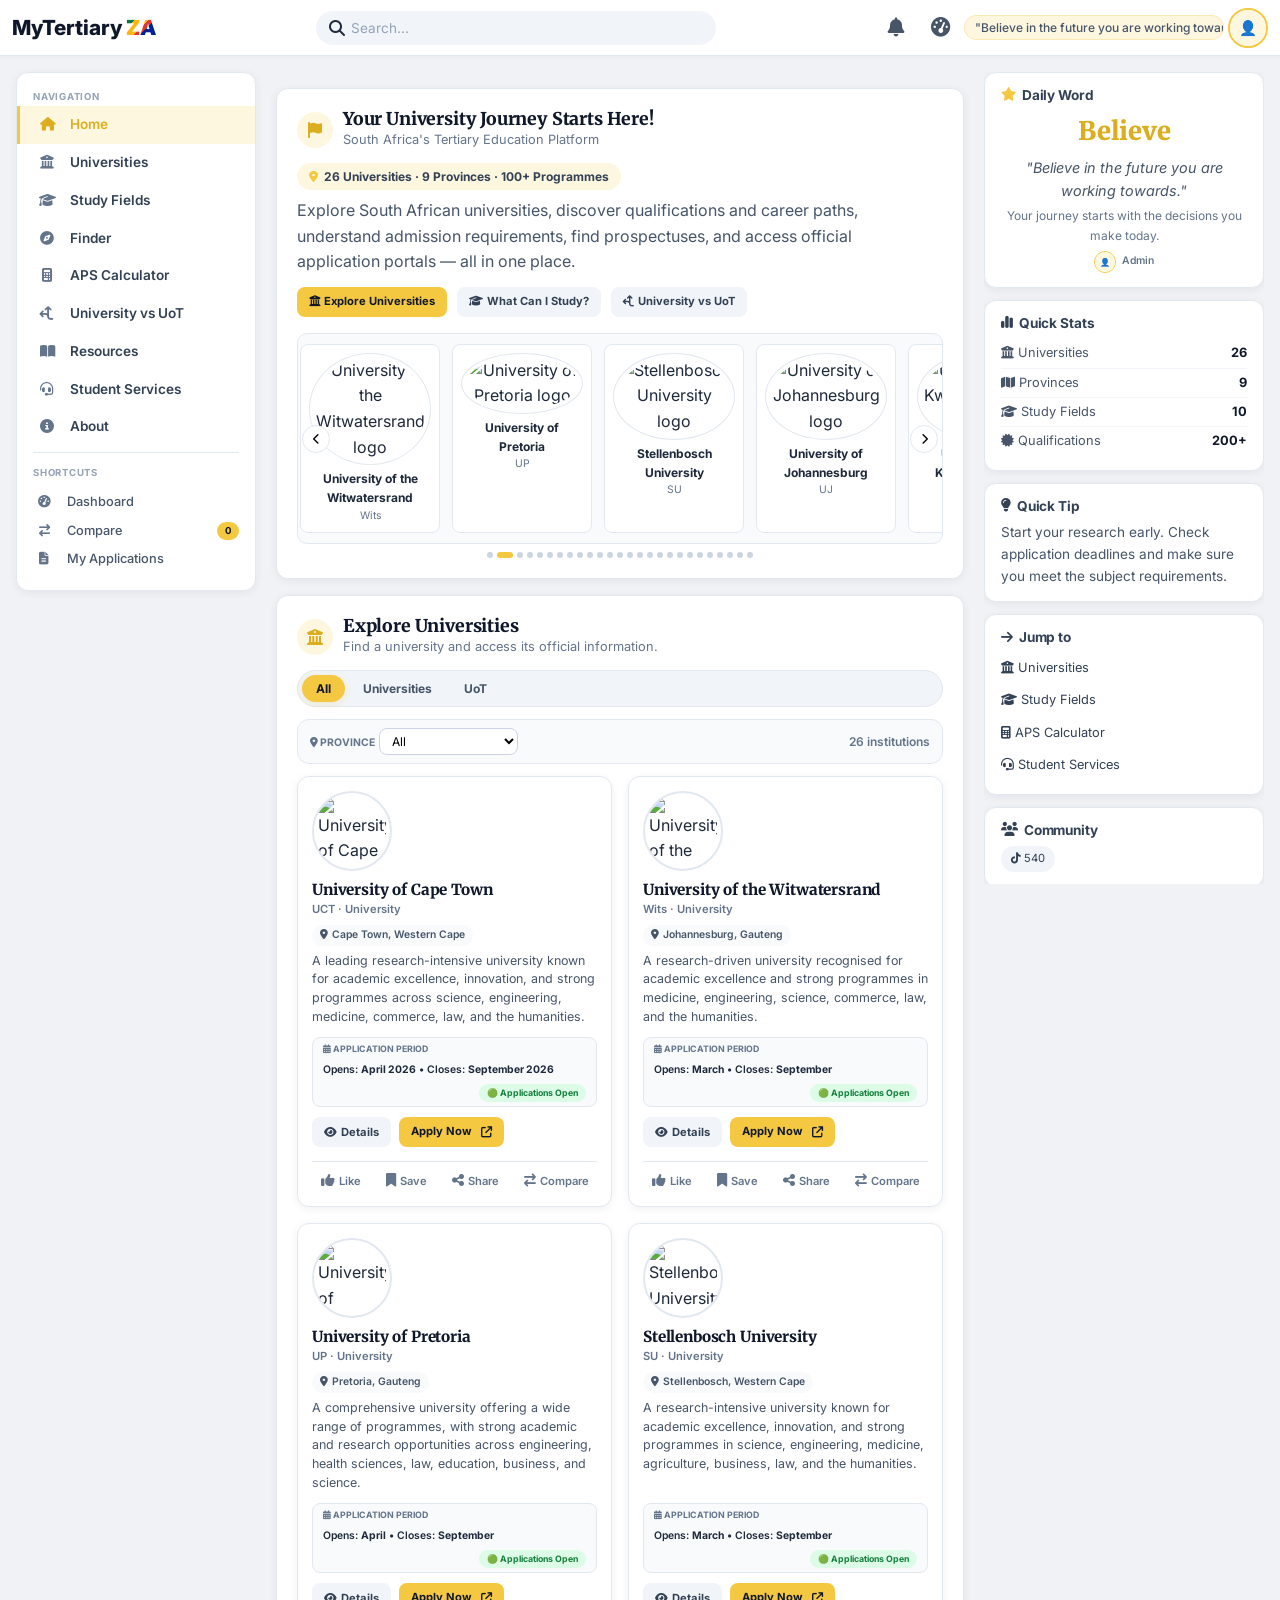
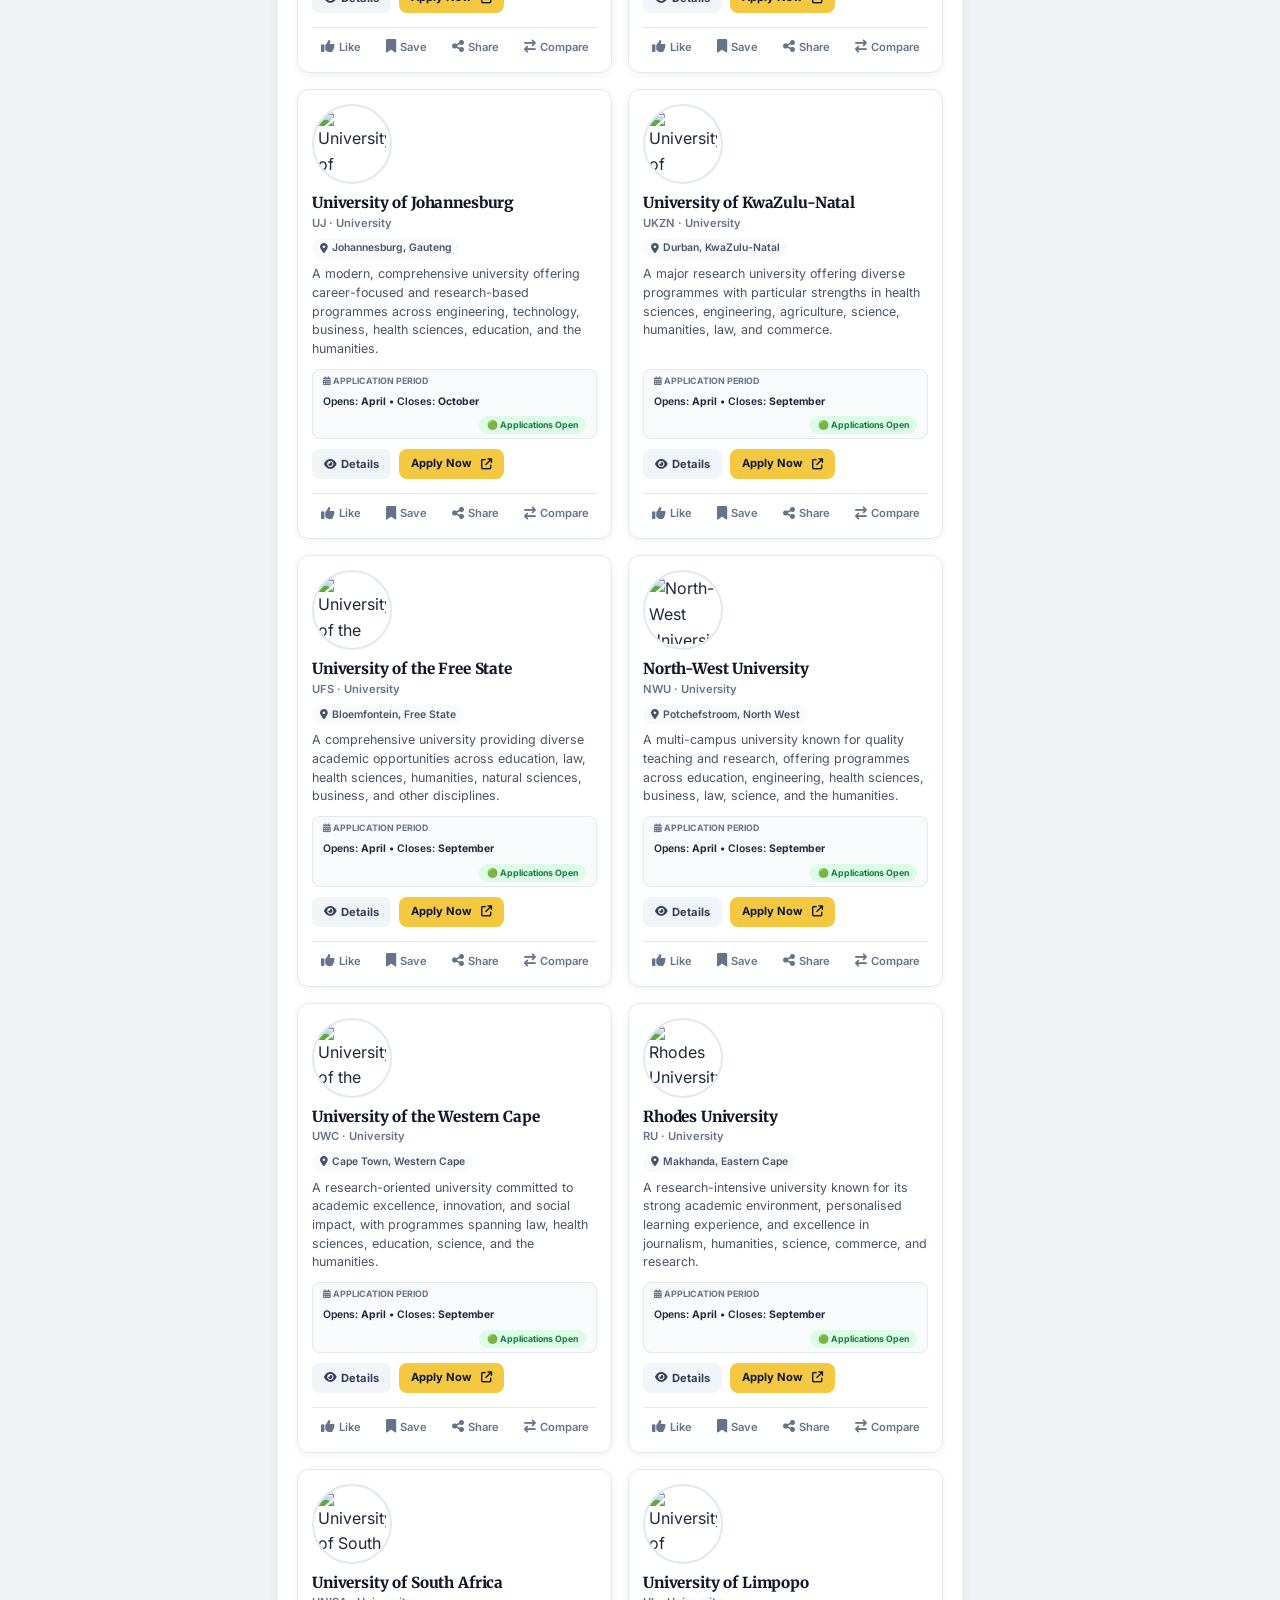
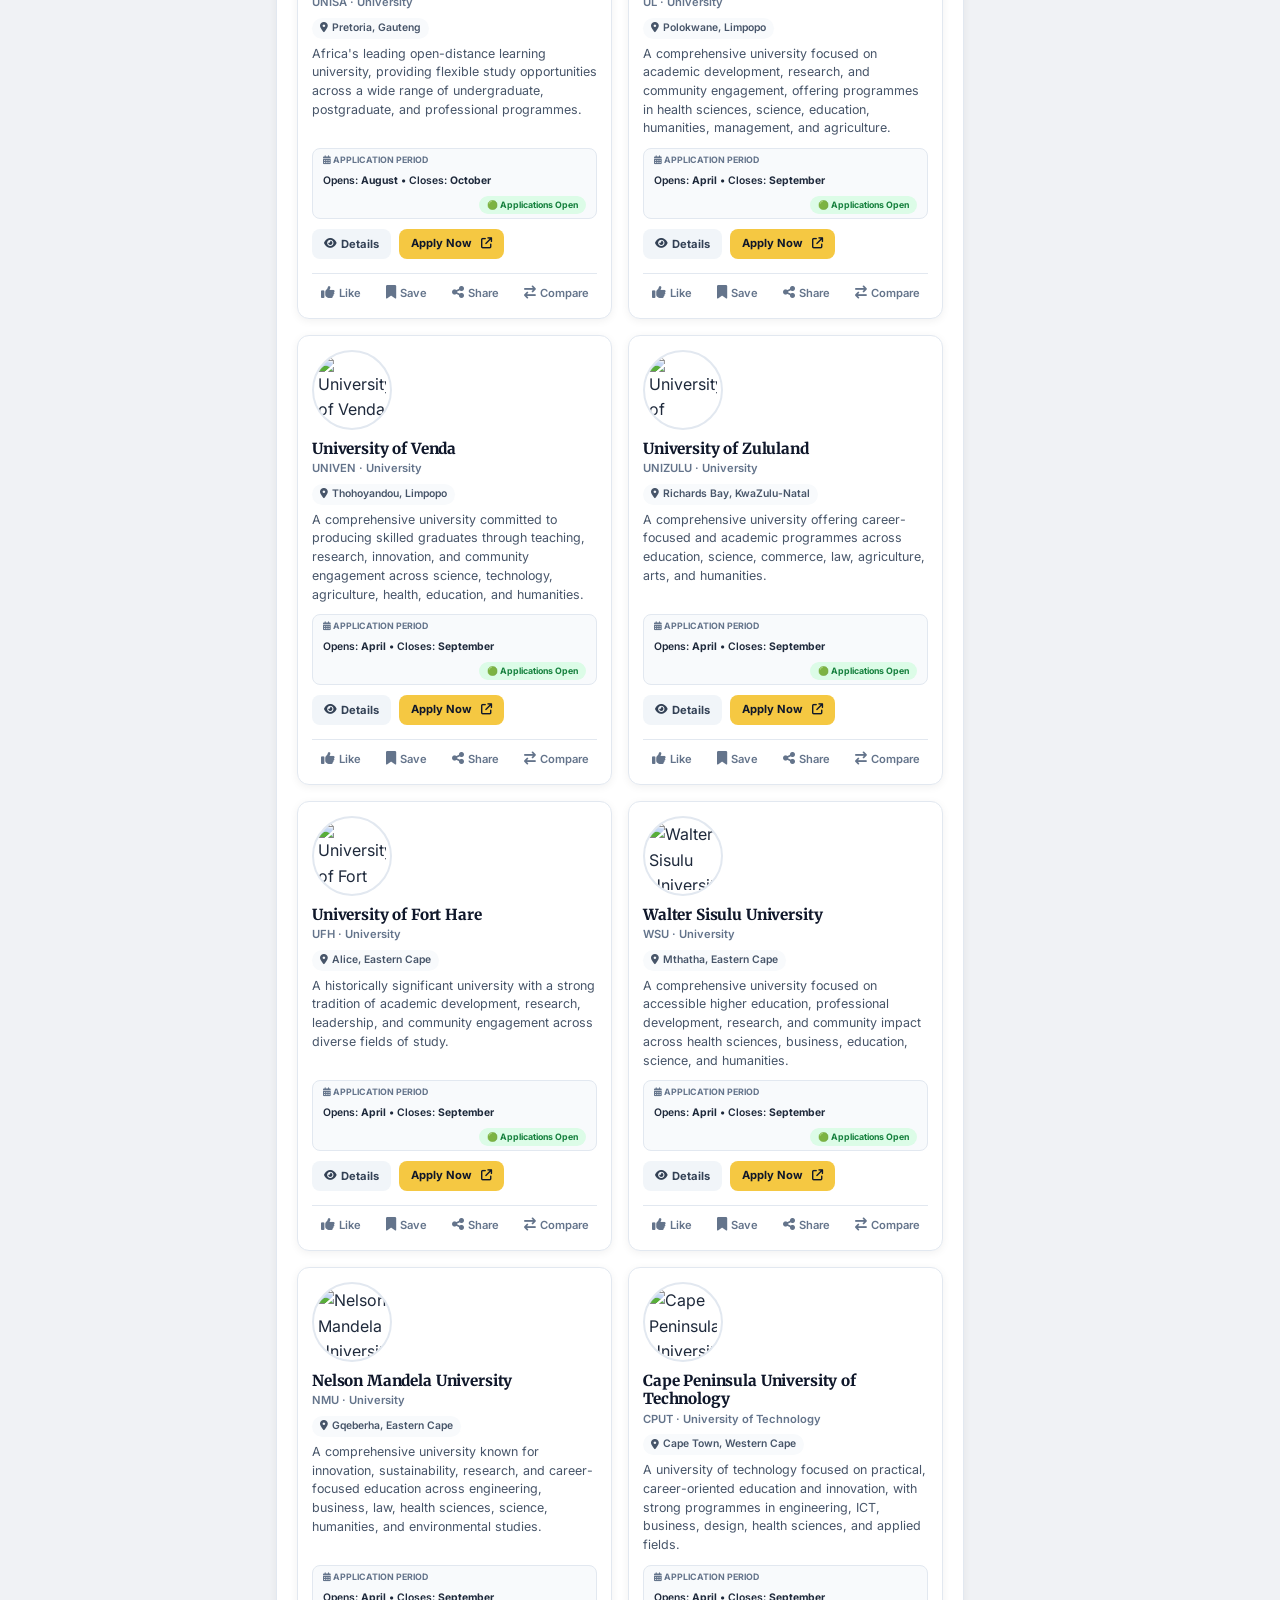
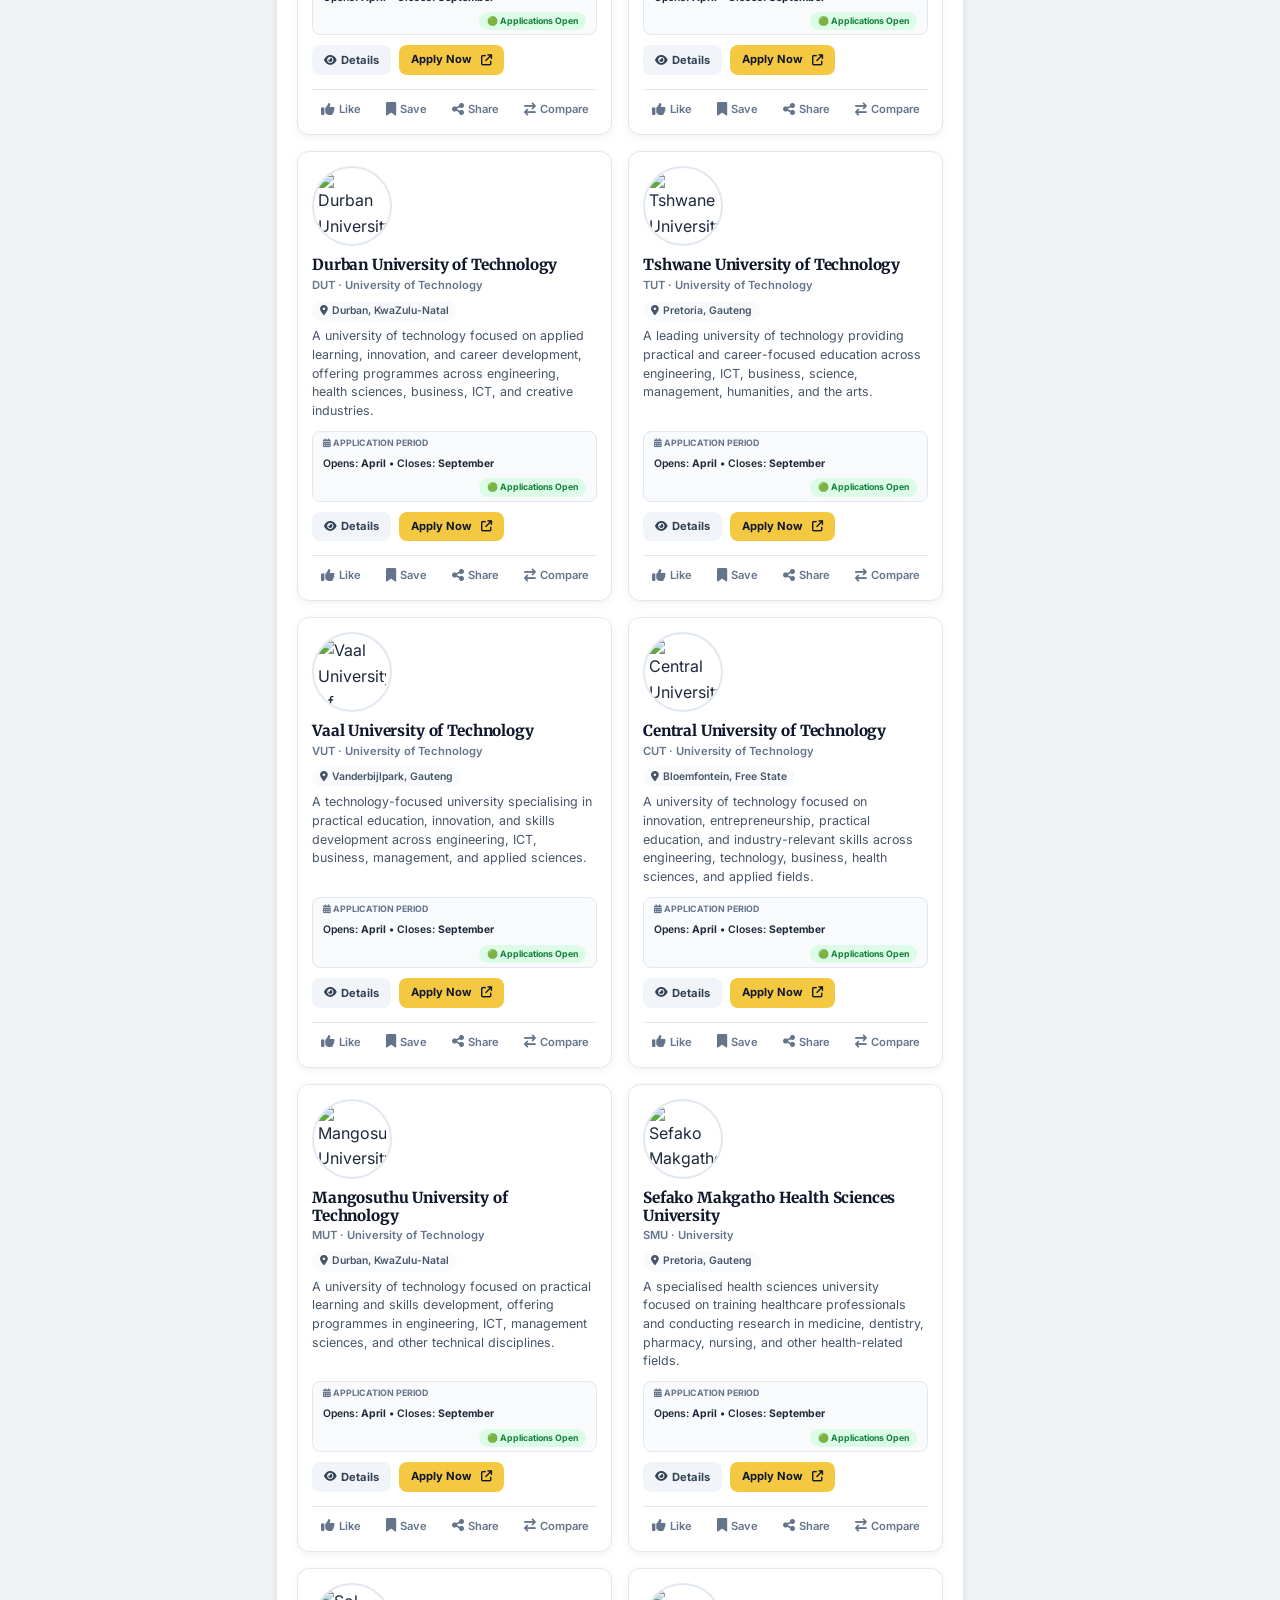
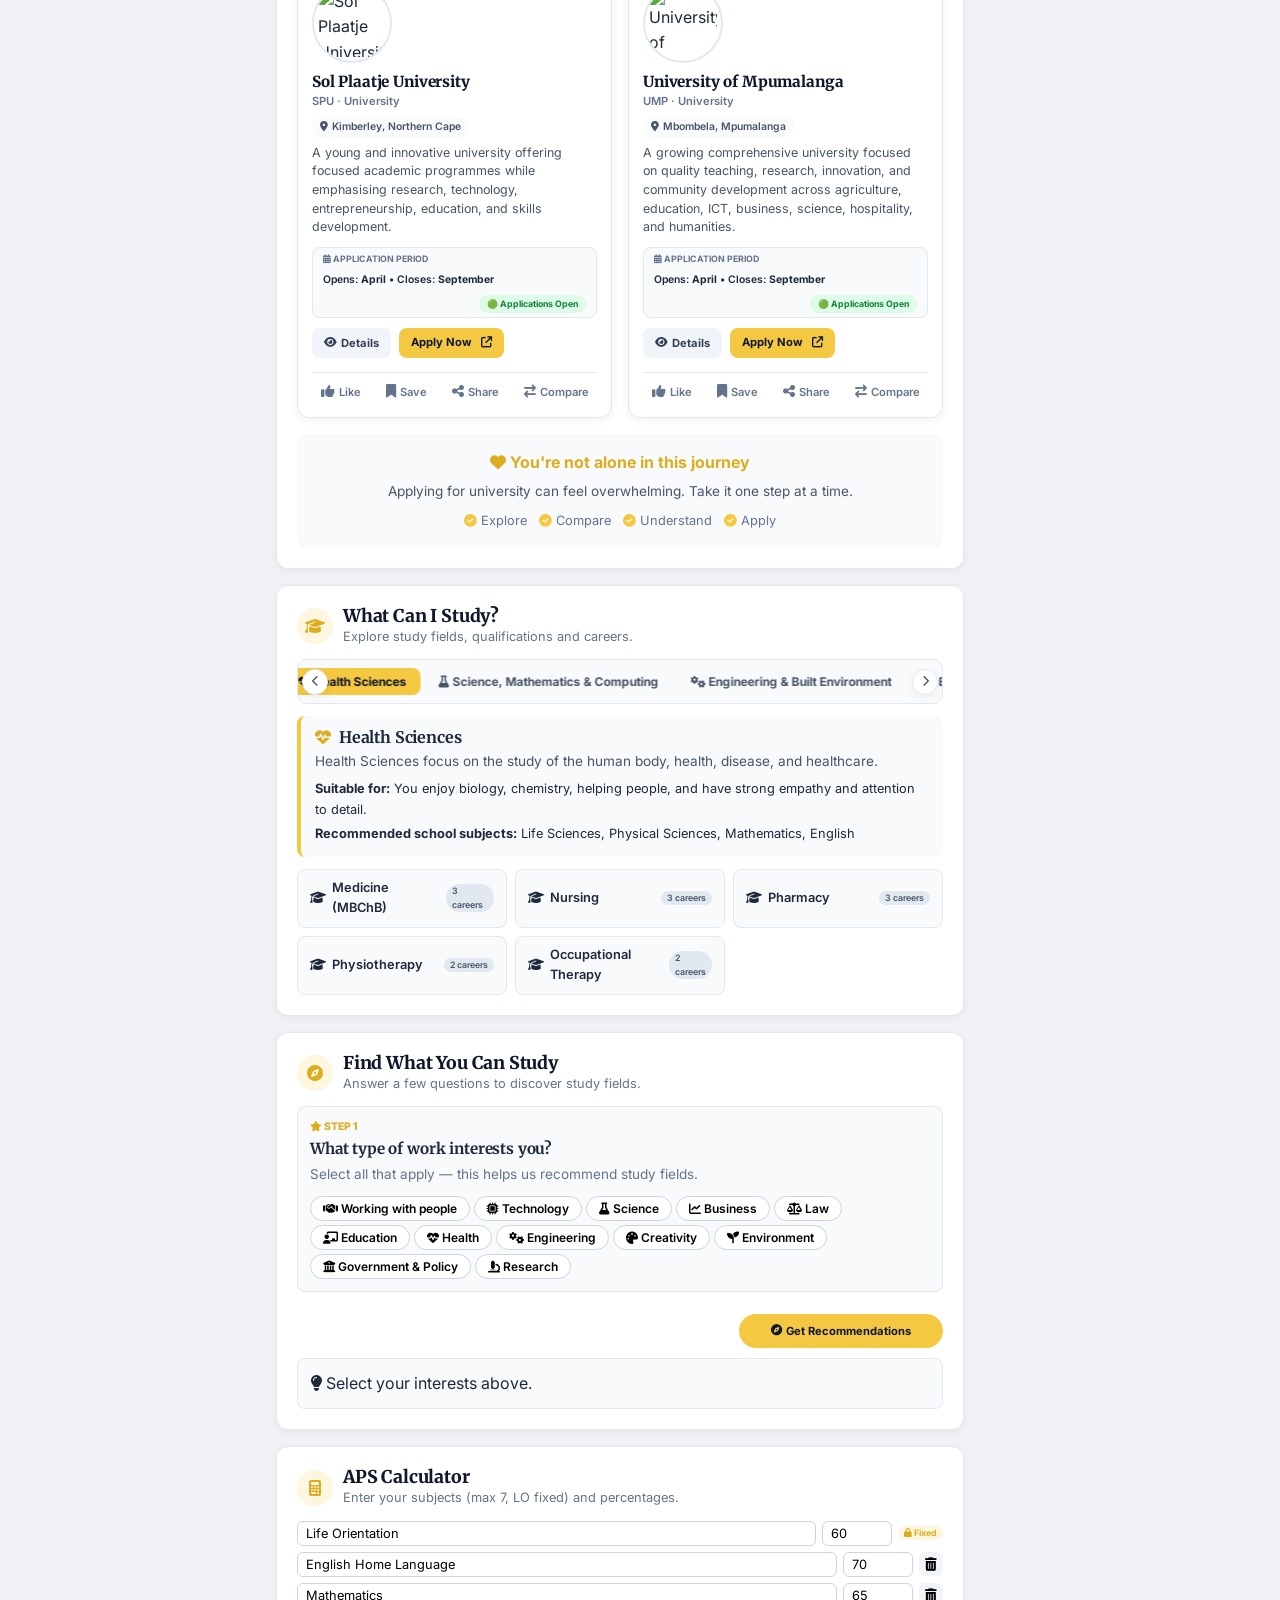
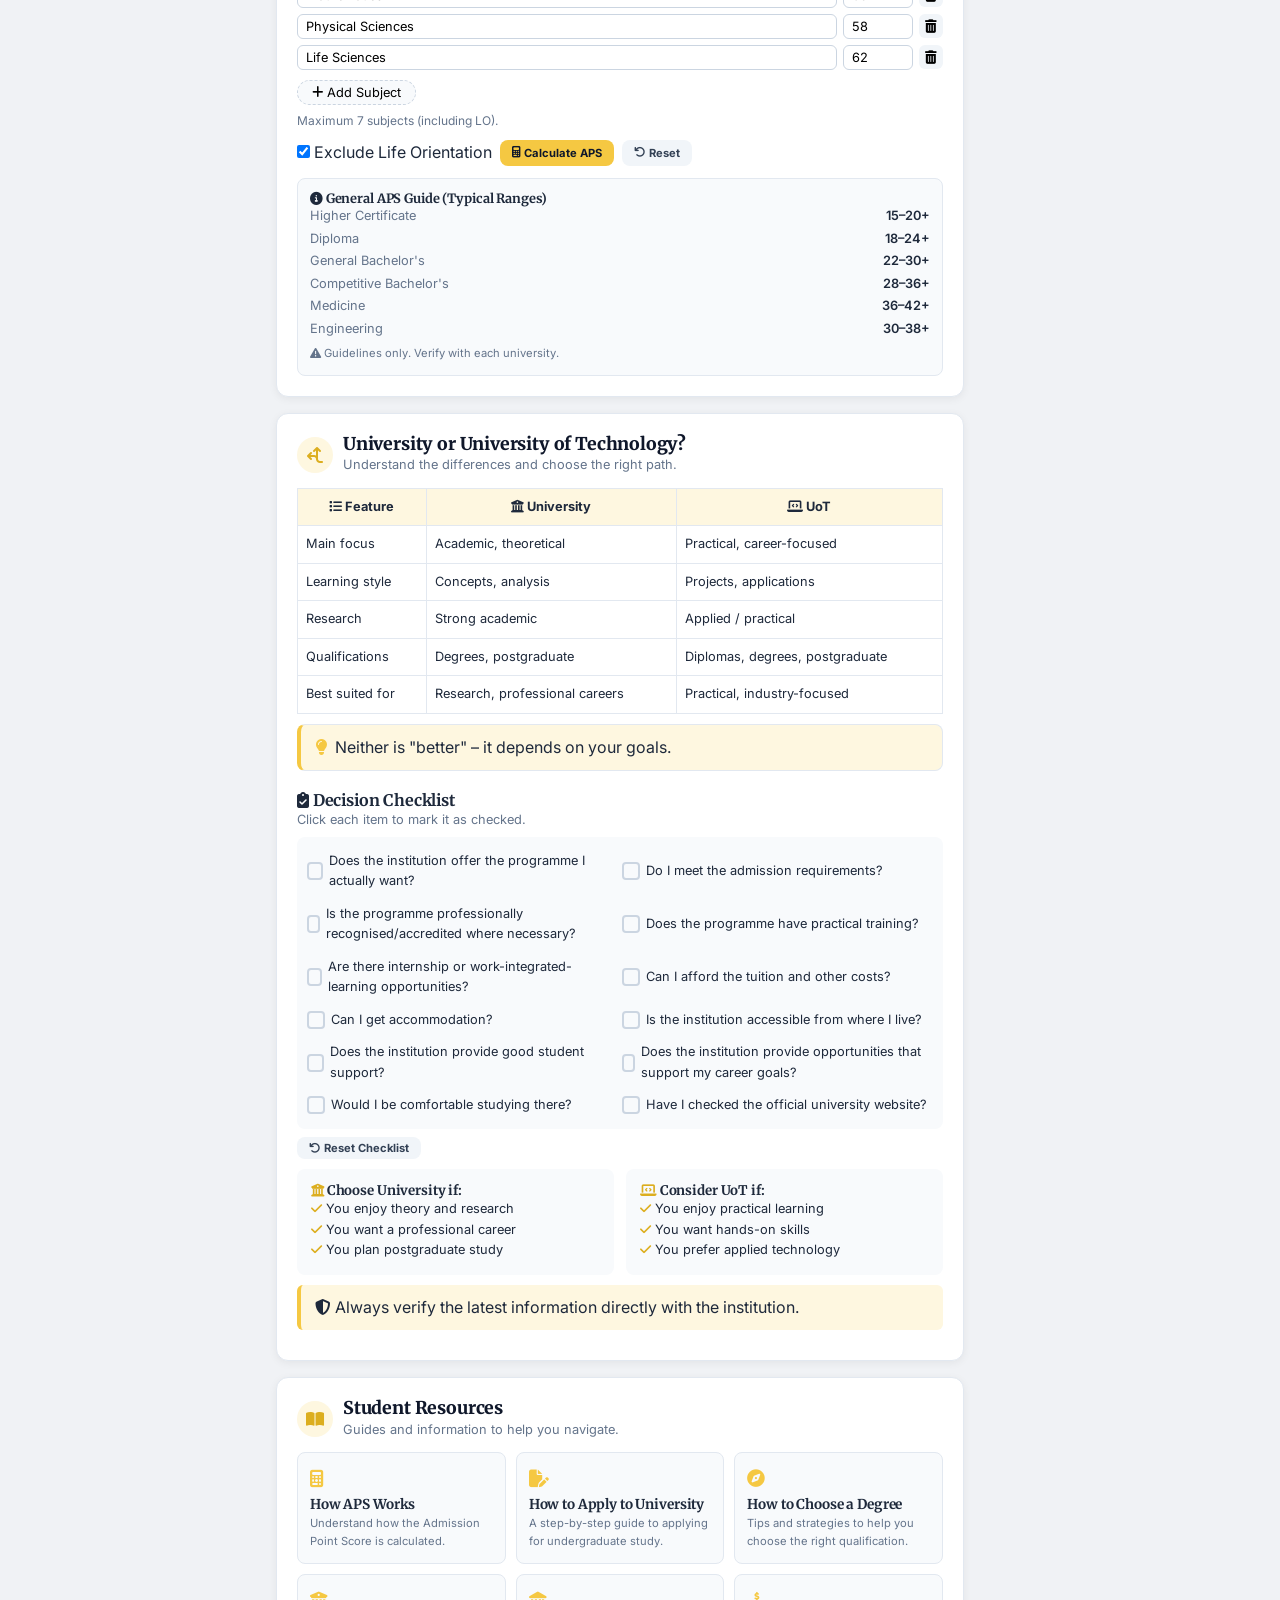
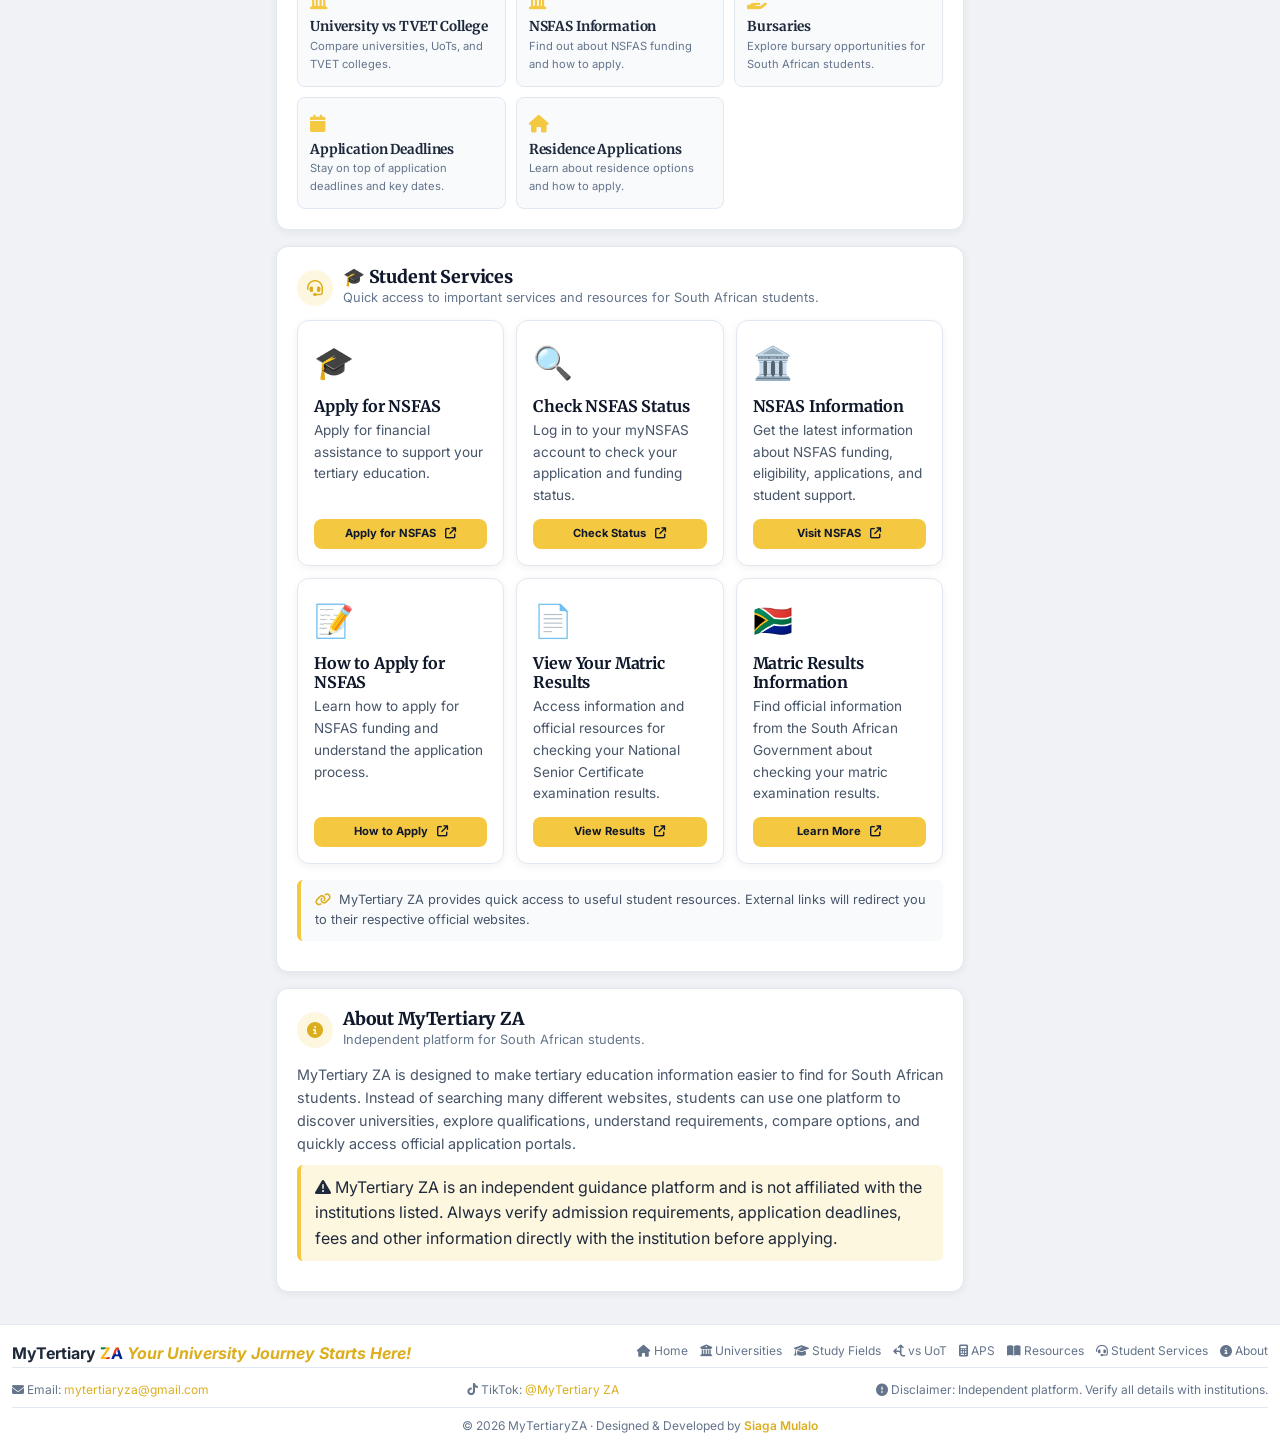
==== commit 0aee4111: "Update index.html" ====
--- a/index.html
+++ b/index.html
@@ -50,6 +50,10 @@
                     <input type="search" id="topSearch" placeholder="Search..." aria-label="Search">
                 </div>
                 <div class="user-actions">
+                    <button class="icon-btn notif-btn" id="notifBtn" aria-label="Notifications">
+                        <i class="fas fa-bell"></i>
+                        <span class="notif-badge" id="notifBadge" style="display:none;">0</span>
+                    </button>
                     <button class="icon-btn" id="dashboardIconBtn" aria-label="Dashboard">
                         <i class="fas fa-gauge-high"></i>
                     </button>
@@ -70,6 +74,21 @@
                 </div>
             </div>
         </header>
+
+        <!-- NOTIFICATION PANEL -->
+        <div class="notif-panel" id="notifPanel" aria-hidden="true">
+            <div class="notif-header">
+                <h3><i class="fas fa-bullhorn"></i> Announcements</h3>
+                <button class="notif-close" id="notifClose" aria-label="Close"><i class="fas fa-times"></i></button>
+            </div>
+            <div class="notif-list" id="notifList">
+                <div class="notif-empty">
+                    <i class="fas fa-bell-slash"></i>
+                    <p>No announcements right now.</p>
+                </div>
+            </div>
+        </div>
+        <div class="notif-overlay" id="notifOverlay"></div>
 
         <!-- BODY -->
         <div class="body-layout">
@@ -101,7 +120,7 @@
             <!-- MAIN CONTENT -->
             <main class="main-content">
 
-                <!-- LIVE ANNOUNCEMENTS (Firestore-driven) -->
+                <!-- LIVE ANNOUNCEMENTS (Firestore-driven featured banner) -->
                 <div id="announcementsBar"></div>
                 <div id="importantNoticeBar" class="notice" style="display:none;"></div>
 
@@ -532,9 +551,7 @@
         </div>
     </div>
 
-    <!-- ============================================================ -->
-    <!-- FIREBASE (modular SDK) — must load BEFORE script.js          -->
-    <!-- ============================================================ -->
+    <!-- FIREBASE (must load BEFORE script.js) -->
     <script type="module" src="firebase-config.js"></script>
     <script type="module" src="data-layer.js"></script>
 
--- a/style.css
+++ b/style.css
@@ -1,3 +1,9 @@
+/* Status badge variants (Firestore-driven) */
+.period-status.closing { background: #fef3c7; color: #b45309; }
+.period-status.closed  { background: #fee2e2; color: #b91c1c; }
+.period-status.notopen { background: #f1f5f9; color: #64748b; }
+.period-status.coming  { background: #dbeafe; color: #1d4ed8; }
+
 :root {
     --gold: #f5c842;
     --gold-dark: #dcae1f;
@@ -4179,3 +4185,188 @@
         font-size: 1rem;
     }
 }
+
+/* ============================================================ */
+/* NOTIFICATION BELL + PANEL (added with announcement feature)  */
+/* ============================================================ */
+.notif-btn { position: relative; }
+
+.notif-badge {
+    position: absolute;
+    top: -2px;
+    right: -2px;
+    background: #ef4444;
+    color: #fff;
+    font-size: 0.6rem;
+    font-weight: 800;
+    min-width: 16px;
+    height: 16px;
+    border-radius: 10px;
+    display: flex;
+    align-items: center;
+    justify-content: center;
+    padding: 0 4px;
+    border: 2px solid var(--white);
+    animation: notifPulse 2s infinite;
+}
+@keyframes notifPulse {
+    0%, 100% { transform: scale(1); }
+    50%      { transform: scale(1.15); }
+}
+
+.notif-panel {
+    position: fixed;
+    top: calc(var(--nav-height) + 8px);
+    right: 16px;
+    width: 380px;
+    max-width: calc(100vw - 32px);
+    max-height: 70vh;
+    background: #fff;
+    border-radius: 14px;
+    box-shadow: 0 20px 60px rgba(0,0,0,0.2);
+    border: 1px solid var(--gray-200);
+    z-index: 1500;
+    display: flex;
+    flex-direction: column;
+    overflow: hidden;
+    transform: translateY(-10px) scale(0.98);
+    opacity: 0;
+    pointer-events: none;
+    transition: all 0.2s ease;
+}
+.notif-panel.show {
+    transform: translateY(0) scale(1);
+    opacity: 1;
+    pointer-events: auto;
+}
+
+.notif-header {
+    display: flex;
+    align-items: center;
+    justify-content: space-between;
+    padding: 14px 16px;
+    border-bottom: 1px solid var(--gray-200);
+    background: var(--gold-light);
+}
+.notif-header h3 {
+    font-size: 0.95rem;
+    font-weight: 800;
+    color: var(--gray-900);
+    display: flex;
+    align-items: center;
+    gap: 8px;
+}
+.notif-header h3 i { color: var(--gold-dark); }
+.notif-close {
+    background: transparent;
+    border: none;
+    font-size: 0.9rem;
+    color: var(--gray-600);
+    cursor: pointer;
+    width: 28px;
+    height: 28px;
+    border-radius: 50%;
+    display: flex;
+    align-items: center;
+    justify-content: center;
+    transition: var(--transition);
+}
+.notif-close:hover { background: rgba(0,0,0,0.06); }
+
+.notif-list {
+    overflow-y: auto;
+    flex: 1;
+    padding: 4px 0;
+}
+.notif-item {
+    position: relative;
+    padding: 12px 16px 12px 22px;
+    border-bottom: 1px solid var(--gray-100);
+    display: flex;
+    gap: 10px;
+    cursor: pointer;
+    transition: var(--transition);
+}
+.notif-item:hover { background: var(--gray-50); }
+.notif-item:last-child { border-bottom: none; }
+
+.notif-item.unread { background: #fffbeb; }
+.notif-item.unread::before {
+    content: "";
+    position: absolute;
+    left: 10px;
+    top: 18px;
+    width: 6px;
+    height: 6px;
+    background: #ef4444;
+    border-radius: 50%;
+}
+
+.notif-item .notif-icon {
+    flex-shrink: 0;
+    width: 32px;
+    height: 32px;
+    border-radius: 50%;
+    background: var(--gold-light);
+    color: var(--gold-dark);
+    display: flex;
+    align-items: center;
+    justify-content: center;
+    font-size: 0.85rem;
+}
+.notif-item.featured .notif-icon {
+    background: var(--gold);
+    color: var(--gray-900);
+}
+.notif-item .notif-body { flex: 1; min-width: 0; }
+.notif-item .notif-title {
+    font-weight: 700;
+    font-size: 0.85rem;
+    color: var(--gray-900);
+    margin-bottom: 2px;
+}
+.notif-item .notif-desc {
+    font-size: 0.78rem;
+    color: var(--gray-600);
+    line-height: 1.4;
+}
+.notif-item .notif-date {
+    font-size: 0.68rem;
+    color: var(--gray-400);
+    margin-top: 4px;
+    font-weight: 600;
+    text-transform: uppercase;
+    letter-spacing: 0.03em;
+}
+
+.notif-empty {
+    text-align: center;
+    padding: 40px 20px;
+    color: var(--gray-400);
+}
+.notif-empty i {
+    font-size: 2rem;
+    margin-bottom: 10px;
+    display: block;
+    color: var(--gray-300);
+}
+.notif-empty p { font-size: 0.85rem; }
+
+.notif-overlay {
+    position: fixed;
+    inset: 0;
+    background: transparent;
+    z-index: 1400;
+    display: none;
+}
+.notif-overlay.show { display: block; }
+
+@media (max-width: 480px) {
+    .notif-panel {
+        right: 8px;
+        left: 8px;
+        width: auto;
+        top: calc(var(--nav-height) + 4px);
+        max-height: 75vh;
+    }
+}
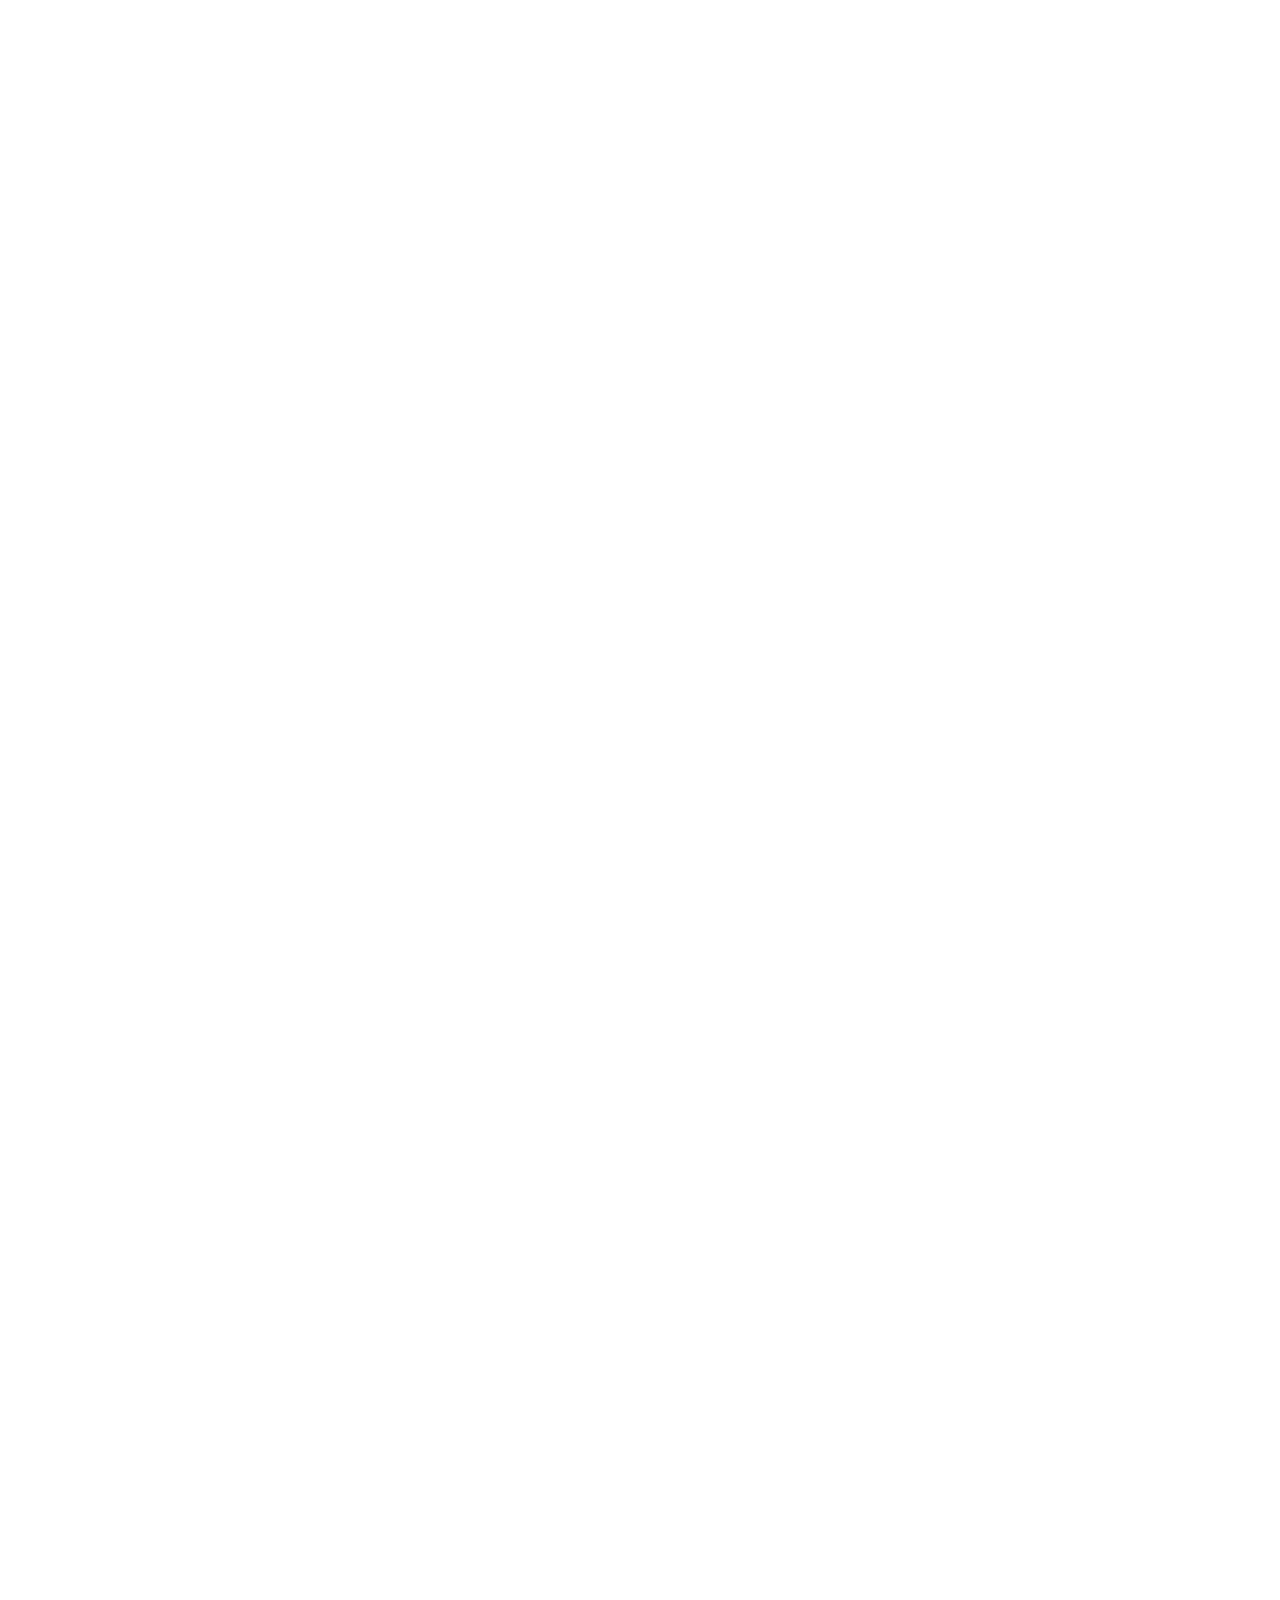
==== commit 15ddac7d: "Update index.html" ====
--- a/index.html
+++ b/index.html
@@ -29,14 +29,183 @@
 <meta name="twitter:title" content="MyTertiary ZA | Your University Journey Starts Here!" />
 <meta name="twitter:description" content="Find South African universities, colleges, applications, NSFAS information, matric results, APS guidance and tertiary study opportunities." />
     <link rel="canonical" href="https://mytertiaryza.co.za/" />
-  
+
     <link rel="preconnect" href="https://fonts.googleapis.com" />
     <link rel="preconnect" href="https://fonts.gstatic.com" crossorigin />
     <link href="https://fonts.googleapis.com/css2?family=Inter:wght@400;500;600;700;800;900&family=Merriweather:wght@700;900&display=swap" rel="stylesheet" />
     <link rel="stylesheet" href="https://cdnjs.cloudflare.com/ajax/libs/font-awesome/6.5.2/css/all.min.css" />
     <link rel="stylesheet" href="style.css" />
+
+    <!-- Auth gate + guest-mode rules -->
+    <style id="authGateStyle">
+      html, body { background: #ffffff; }
+      body { opacity: 0; }
+      body.auth-ready { opacity: 1; transition: opacity .2s ease; }
+
+      #authLoadingOverlay {
+        position: fixed; inset: 0; background: #ffffff;
+        display: flex; align-items: center; justify-content: center;
+        flex-direction: column; gap: 16px;
+        z-index: 99999;
+        font-family: 'Inter', system-ui, sans-serif;
+        color: #1e3a8a; font-weight: 600;
+        transition: opacity .25s ease;
+      }
+      #authLoadingOverlay.hide { opacity: 0; pointer-events: none; }
+      #authLoadingOverlay .spinner {
+        width: 44px; height: 44px;
+        border: 3px solid #dbeafe;
+        border-top-color: #2563eb;
+        border-radius: 50%;
+        animation: authSpin .8s linear infinite;
+      }
+      @keyframes authSpin { to { transform: rotate(360deg); } }
+
+      /* ============================================================
+         GUEST MODE — show only Announcements, University vs UoT, About
+         ============================================================ */
+
+      body.is-guest #home,
+      body.is-guest #directory,
+      body.is-guest #whatCanIStudy,
+      body.is-guest #finder,
+      body.is-guest #aps-calculator,
+      body.is-guest #resources,
+      body.is-guest #student-services {
+        display: none !important;
+      }
+
+      body.is-guest .guest-hide { display: none !important; }
+      body.is-signed-in .guest-only { display: none !important; }
+
+      body.is-guest .left-sidebar .nav-item[data-section="home"],
+      body.is-guest .left-sidebar .nav-item[data-section="directory"],
+      body.is-guest .left-sidebar .nav-item[data-section="whatCanIStudy"],
+      body.is-guest .left-sidebar .nav-item[data-section="finder"],
+      body.is-guest .left-sidebar .nav-item[data-section="aps-calculator"],
+      body.is-guest .left-sidebar .nav-item[data-section="resources"],
+      body.is-guest .left-sidebar .nav-item[data-section="student-services"] {
+        display: none !important;
+      }
+
+      body.is-guest .mobile-nav-item[data-target="home"],
+      body.is-guest .mobile-nav-item[data-target="directory"],
+      body.is-guest .mobile-nav-item[data-target="whatCanIStudy"],
+      body.is-guest .mobile-nav-item[data-target="aps-calculator"] {
+        display: none !important;
+      }
+
+      body.is-guest .mobile-drawer-item[data-target="home"],
+      body.is-guest .mobile-drawer-item[data-target="directory"],
+      body.is-guest .mobile-drawer-item[data-target="whatCanIStudy"],
+      body.is-guest .mobile-drawer-item[data-target="finder"],
+      body.is-guest .mobile-drawer-item[data-target="aps-calculator"],
+      body.is-guest .mobile-drawer-item[data-target="resources"],
+      body.is-guest .mobile-drawer-item[data-target="student-services"] {
+        display: none !important;
+      }
+
+      body.is-guest .top-bar .search-box { display: none !important; }
+
+      /* Guest welcome banner */
+      .guest-welcome {
+        display: flex;
+        align-items: center;
+        gap: 16px;
+        background: linear-gradient(135deg, #dbeafe 0%, #eff6ff 100%);
+        border: 1px solid #bfdbfe;
+        border-radius: 12px;
+        padding: 16px 20px;
+        margin-bottom: 16px;
+        box-shadow: 0 2px 8px rgba(30, 58, 138, 0.06);
+      }
+      .guest-welcome-icon {
+        width: 48px; height: 48px; flex-shrink: 0;
+        border-radius: 50%;
+        background: #2563eb; color: #fff;
+        display: flex; align-items: center; justify-content: center;
+        font-size: 1.3rem;
+      }
+      .guest-welcome-text { flex: 1; min-width: 0; }
+      .guest-welcome-text strong {
+        display: block; font-size: 0.95rem; color: #1e3a8a;
+      }
+      .guest-welcome-text p {
+        font-size: 0.8rem; color: #475569; margin-top: 2px; line-height: 1.4;
+      }
+      @media (max-width: 600px) {
+        .guest-welcome { flex-direction: column; text-align: center; }
+      }
+
+      /* Sign-in prompt modal */
+      #signInPromptModal {
+        position: fixed; inset: 0;
+        background: rgba(15, 23, 42, 0.5);
+        backdrop-filter: blur(4px);
+        display: none;
+        align-items: center; justify-content: center;
+        z-index: 99998;
+        padding: 20px;
+      }
+      #signInPromptModal.show { display: flex; }
+      .signin-prompt-box {
+        background: #fff;
+        border-radius: 16px;
+        padding: 28px 24px 22px;
+        max-width: 400px;
+        width: 100%;
+        text-align: center;
+        box-shadow: 0 25px 60px rgba(15,23,42,.35);
+        position: relative;
+        font-family: 'Inter', sans-serif;
+      }
+      .signin-prompt-close {
+        position: absolute; top: 10px; right: 10px;
+        background: #f1f5f9; border: none;
+        width: 30px; height: 30px; border-radius: 50%;
+        cursor: pointer; color: #475569;
+        display: flex; align-items: center; justify-content: center;
+        font-size: 0.85rem;
+      }
+      .signin-prompt-close:hover { background: #e2e8f0; }
+      .signin-prompt-icon {
+        width: 64px; height: 64px;
+        border-radius: 50%;
+        background: #dbeafe;
+        color: #2563eb;
+        font-size: 1.6rem;
+        display: flex; align-items: center; justify-content: center;
+        margin: 0 auto 14px;
+      }
+      .signin-prompt-box h3 {
+        font-family: 'Merriweather', serif;
+        font-size: 1.1rem;
+        color: #0f172a;
+        margin-bottom: 6px;
+      }
+      .signin-prompt-box p {
+        color: #64748b;
+        font-size: 0.85rem;
+        margin-bottom: 18px;
+        line-height: 1.5;
+      }
+      .signin-prompt-actions {
+        display: flex; gap: 10px;
+      }
+      .signin-prompt-actions .btn {
+        flex: 1;
+        padding: 10px 16px;
+        font-size: 0.82rem;
+      }
+    </style>
 </head>
 <body>
+    <!-- Auth loading overlay — removed by student-auth-bridge.js once auth resolves -->
+    <div id="authLoadingOverlay" role="status" aria-live="polite">
+        <div class="spinner"></div>
+        <div>Loading…</div>
+    </div>
+
     <div class="app-wrapper">
 
         <!-- TOP BAR -->
@@ -50,45 +219,19 @@
                     <input type="search" id="topSearch" placeholder="Search..." aria-label="Search">
                 </div>
                 <div class="user-actions">
-                    <button class="icon-btn notif-btn" id="notifBtn" aria-label="Notifications">
-                        <i class="fas fa-bell"></i>
-                        <span class="notif-badge" id="notifBadge" style="display:none;">0</span>
-                    </button>
                     <button class="icon-btn" id="dashboardIconBtn" aria-label="Dashboard">
                         <i class="fas fa-gauge-high"></i>
                     </button>
-                    <span class="top-bar-word" id="topBarWord">
-                        <span id="topBarWordText">"Believe in the future"</span>
-                        <span class="admin">
-                            <span class="admin-avatar-sm">
-                                <img src="data:image/svg+xml,%3Csvg xmlns='http://www.w3.org/2000/svg' width='40' height='40' viewBox='0 0 40 40'%3E%3Crect width='40' height='40' fill='%23fef7e0'/%3E%3Ctext x='50%25' y='50%25' dominant-baseline='central' text-anchor='middle' font-family='Arial' font-size='16' font-weight='bold' fill='%23dcae1f'%3E👤%3C/text%3E%3C/svg%3E" alt="Admin" style="width:100%;height:100%;object-fit:cover;display:block;">
-                                <span class="fallback" style="display:none;"><i class="fas fa-user-shield"></i></span>
-                            </span>
-                            Admin 
-                        </span>
-                    </span>
+                    <a href="student-login.html" class="icon-btn" id="studentAuthBtn" aria-label="Sign in" title="Sign in">
+                        <i class="fas fa-user"></i>
+                    </a>
                     <span class="avatar" title="Admin " id="topBarAvatar">
-                        <img src="data:image/svg+xml,%3Csvg xmlns='http://www.w3.org/2000/svg' width='40' height='40' viewBox='0 0 40 40'%3E%3Crect width='40' height='40' fill='%23fef7e0'/%3E%3Ctext x='50%25' y='50%25' dominant-baseline='central' text-anchor='middle' font-family='Arial' font-size='16' font-weight='bold' fill='%23dcae1f'%3E👤%3C/text%3E%3C/svg%3E" alt="Admin" style="width:100%;height:100%;object-fit:cover;display:block;">
+                        <img src="data:image/svg+xml,%3Csvg xmlns='http://www.w3.org/2000/svg' width='40' height='40' viewBox='0 0 40 40'%3E%3Crect width='40' height='40' fill='%23dbeafe'/%3E%3Ctext x='50%25' y='50%25' dominant-baseline='central' text-anchor='middle' font-family='Arial' font-size='16' font-weight='bold' fill='%231d4ed8'%3E👤%3C/text%3E%3C/svg%3E" alt="Admin" style="width:100%;height:100%;object-fit:cover;display:block;">
                         <span class="avatar-fallback" style="display:none;"><i class="fas fa-user-shield"></i></span>
                     </span>
                 </div>
             </div>
         </header>
-
-        <!-- NOTIFICATION PANEL -->
-        <div class="notif-panel" id="notifPanel" aria-hidden="true">
-            <div class="notif-header">
-                <h3><i class="fas fa-bullhorn"></i> Announcements</h3>
-                <button class="notif-close" id="notifClose" aria-label="Close"><i class="fas fa-times"></i></button>
-            </div>
-            <div class="notif-list" id="notifList">
-                <div class="notif-empty">
-                    <i class="fas fa-bell-slash"></i>
-                    <p>No announcements right now.</p>
-                </div>
-            </div>
-        </div>
-        <div class="notif-overlay" id="notifOverlay"></div>
 
         <!-- BODY -->
         <div class="body-layout">
@@ -105,20 +248,31 @@
                 <a href="#resources" class="nav-item" data-section="resources"><i class="fas fa-book-open"></i> Resources</a>
                 <a href="#student-services" class="nav-item" data-section="student-services"><i class="fas fa-headset"></i> Student Services</a>
                 <a href="#about" class="nav-item" data-section="about"><i class="fas fa-info-circle"></i> About</a>
-                <div class="nav-divider"></div>
-                <div class="nav-label">Shortcuts</div>
-                <div class="shortcuts">
+
+                <div class="nav-divider guest-hide"></div>
+                <div class="nav-label guest-hide">Shortcuts</div>
+                <div class="shortcuts guest-hide">
                     <div class="shortcut-item" id="dashboardSidebarLink"><i class="fas fa-gauge-high"></i> Dashboard</div>
                     <div class="shortcut-item" id="compareSidebarLink">
                         <i class="fas fa-arrow-right-arrow-left"></i> Compare
                         <span class="compare-badge" id="compareBadge">0</span>
                     </div>
-                    <div class="shortcut-item"><i class="fas fa-file-alt"></i> My Applications</div>
+                    <div class="shortcut-item" id="myApplicationsLink"><i class="fas fa-file-alt"></i> My Applications</div>
                 </div>
             </nav>
 
             <!-- MAIN CONTENT -->
             <main class="main-content">
+
+                <!-- Guest welcome — visible only when logged out -->
+                <div class="guest-welcome guest-only">
+                    <div class="guest-welcome-icon"><i class="fas fa-graduation-cap"></i></div>
+                    <div class="guest-welcome-text">
+                        <strong>Welcome to MyTertiary ZA</strong>
+                        <p>Sign in or create a free account to unlock the university directory, APS calculator, study fields, saved favourites, and application tracking.</p>
+                    </div>
+                    <a href="student-login.html" class="btn btn-apply">Sign In / Register</a>
+                </div>
 
                 <!-- LIVE ANNOUNCEMENTS (Firestore-driven featured banner) -->
                 <div id="announcementsBar"></div>
@@ -148,7 +302,6 @@
                             <a href="#choose-path" class="btn btn-details"><i class="fas fa-arrows-split-up-and-left"></i> University vs UoT</a>
                         </div>
                     </div>
-                    <!-- Carousel -->
                     <div class="carousel-wrapper">
                         <div class="carousel-track" id="carouselTrack"></div>
                         <button class="carousel-btn prev" id="carouselPrev"><i class="fas fa-chevron-left"></i></button>
@@ -364,21 +517,6 @@
             <!-- RIGHT SIDEBAR -->
             <aside class="right-sidebar">
                 <div class="widget">
-                    <h4><i class="fas fa-star" style="color:var(--gold);"></i> Daily Word</h4>
-                    <div class="daily-word" id="dailyWordWidget">
-                        <div class="word" id="wordTitleWidget">BELIEVE</div>
-                        <div class="message" id="wordMessageWidget">"Believe in the future you are working towards."</div>
-                        <div class="extra" id="wordExtraWidget">Your journey starts with the decisions you make today.</div>
-                        <div class="admin-tag">
-                            <span class="admin-avatar-sm">
-                                <img src="data:image/svg+xml,%3Csvg xmlns='http://www.w3.org/2000/svg' width='40' height='40' viewBox='0 0 40 40'%3E%3Crect width='40' height='40' fill='%23fef7e0'/%3E%3Ctext x='50%25' y='50%25' dominant-baseline='central' text-anchor='middle' font-family='Arial' font-size='16' font-weight='bold' fill='%23dcae1f'%3E👤%3C/text%3E%3C/svg%3E" alt="Admin" style="width:100%;height:100%;object-fit:cover;display:block;">
-                                <span class="fallback" style="display:none;"><i class="fas fa-user-shield"></i></span>
-                            </span>
-                              Admin 
-                        </div>
-                    </div>
-                </div>
-                <div class="widget">
                     <h4><i class="fas fa-chart-simple"></i> Quick Stats</h4>
                     <div class="stat-item"><span class="label"><i class="fas fa-university"></i> Universities</span><span class="value">26</span></div>
                     <div class="stat-item"><span class="label"><i class="fas fa-map"></i> Provinces</span><span class="value">9</span></div>
@@ -389,19 +527,13 @@
                     <h4><i class="fas fa-lightbulb"></i> Quick Tip</h4>
                     <p style="font-size:0.85rem;color:var(--gray-600);">Start your research early. Check application deadlines and make sure you meet the subject requirements.</p>
                 </div>
-                <div class="widget">
+                <div class="widget guest-hide">
                     <h4><i class="fas fa-arrow-right"></i> Jump to</h4>
                     <div style="display:flex;flex-direction:column;gap:4px;">
                         <a href="#directory" style="padding:4px 0;color:var(--gray-700);text-decoration:none;font-size:0.8rem;"><i class="fas fa-university"></i> Universities</a>
                         <a href="#whatCanIStudy" style="padding:4px 0;color:var(--gray-700);text-decoration:none;font-size:0.8rem;"><i class="fas fa-graduation-cap"></i> Study Fields</a>
                         <a href="#aps-calculator" style="padding:4px 0;color:var(--gray-700);text-decoration:none;font-size:0.8rem;"><i class="fas fa-calculator"></i> APS Calculator</a>
                         <a href="#student-services" style="padding:4px 0;color:var(--gray-700);text-decoration:none;font-size:0.8rem;"><i class="fas fa-headset"></i> Student Services</a>
-                    </div>
-                </div>
-                <div class="widget">
-                    <h4><i class="fas fa-users"></i> Community</h4>
-                    <div style="display:flex;gap:8px;flex-wrap:wrap;">
-                        <a href="https://www.tiktok.com/@mytertiaryza" target="_blank" rel="noopener noreferrer" style="background:var(--gray-100);padding:4px 10px;border-radius:20px;font-size:0.7rem;color:var(--gray-700);text-decoration:none;"><i class="fab fa-tiktok"></i> 540</a>
                     </div>
                 </div>
             </aside>
@@ -432,7 +564,7 @@
                 <div><i class="fas fa-circle-exclamation"></i> Disclaimer: Independent platform. Verify all details with institutions.</div>
             </div>
             <div style="max-width:1400px;margin:8px auto 0;padding-top:8px;border-top:1px solid var(--gray-200);text-align:center;font-size:0.75rem;color:var(--gray-500);">
-                © 2026 MyTertiaryZA · Designed &amp; Developed by 
+                © 2026 MyTertiaryZA · Designed &amp; Developed by
                 <a href="#" id="developerLink" style="color:var(--gold-dark);font-weight:600;text-decoration:none;cursor:pointer;">Siaga Mulalo</a>
             </div>
         </footer>
@@ -457,6 +589,10 @@
             <i class="fas fa-calculator"></i>
             <span>APS</span>
         </button>
+        <a href="student-login.html" class="mobile-nav-item guest-only" id="mobileSignInBtn" aria-label="Sign In">
+            <i class="fas fa-user"></i>
+            <span>Sign In</span>
+        </a>
         <button class="mobile-nav-item mobile-nav-more" id="mobileNavMore" type="button" aria-label="Open more menu">
             <i class="fas fa-bars"></i>
             <span>More</span>
@@ -483,8 +619,8 @@
             <button class="mobile-drawer-item" data-target="student-services" type="button"><i class="fas fa-headset"></i> Student Services</button>
             <button class="mobile-drawer-item" data-target="about" type="button"><i class="fas fa-info-circle"></i> About</button>
         </nav>
-        <div class="mobile-drawer-divider"></div>
-        <div class="mobile-drawer-shortcuts">
+        <div class="mobile-drawer-divider guest-hide"></div>
+        <div class="mobile-drawer-shortcuts guest-hide">
             <button class="mobile-drawer-item" id="mobileDashboardBtn" type="button">
                 <i class="fas fa-gauge-high"></i> Dashboard
             </button>
@@ -498,6 +634,24 @@
     <button class="floating-home-btn" id="floatingHomeBtn" aria-label="Back to top">
         <i class="fas fa-home"></i>
     </button>
+
+    <!-- SIGN-IN PROMPT MODAL (for gated actions when guest) -->
+    <div id="signInPromptModal" aria-hidden="true" role="dialog" aria-labelledby="signInPromptTitle">
+        <div class="signin-prompt-box">
+            <button class="signin-prompt-close" data-prompt-close aria-label="Close">
+                <i class="fas fa-times"></i>
+            </button>
+            <div class="signin-prompt-icon">
+                <i class="fas fa-user-lock"></i>
+            </div>
+            <h3 id="signInPromptTitle">Sign in to continue</h3>
+            <p>Create a free student account or sign in to save universities, compare options, and apply.</p>
+            <div class="signin-prompt-actions">
+                <button class="btn btn-details" data-prompt-close type="button">Not now</button>
+                <button class="btn btn-apply" data-prompt-signin type="button">Sign In / Register</button>
+            </div>
+        </div>
+    </div>
 
     <!-- MODALS -->
     <div class="modal" id="detailModal" aria-hidden="true">
@@ -554,7 +708,10 @@
     <!-- FIREBASE (must load BEFORE script.js) -->
     <script type="module" src="firebase-config.js"></script>
     <script type="module" src="data-layer.js"></script>
+    <script type="module" src="student-auth-bridge.js"></script>
+    <script type="module" src="apply-handler.js"></script>
 
     <script src="script.js"></script>
+
 </body>
 </html>
--- a/style.css
+++ b/style.css
@@ -350,7 +350,6 @@
 .main-content .feed-card:hover {
     box-shadow: var(--shadow-hover);
 }
-/* Fix: offset sticky header when scrolling to any section */
 .feed-card,
 section[id] {
     scroll-margin-top: 80px;
@@ -1783,13 +1782,11 @@
 .mobile-nav-item:active {
     background: var(--gray-50);
 }
-/* Hide the mobile bottom nav on larger screens */
 @media (min-width: 768px) {
     .mobile-bottom-nav {
         display: none;
     }
 }
-/* Add bottom spacing on mobile so content isn't hidden behind the nav bar */
 @media (max-width: 767px) {
     body {
         padding-bottom: calc(var(--mobile-nav-height) + env(safe-area-inset-bottom, 0px));
@@ -1941,14 +1938,12 @@
     padding: 1px 8px;
     border-radius: 12px;
 }
-/* Hide drawer on desktop */
 @media (min-width: 768px) {
     .mobile-drawer,
     .mobile-drawer-overlay {
         display: none !important;
     }
 }
-/* Prevent body scroll while drawer is open */
 body.mobile-drawer-open {
     overflow: hidden;
 }
@@ -2094,2279 +2089,4 @@
     .mobile-nav-item i {
         font-size: 1rem;
     }
-}:root {
-    --gold: #f5c842;
-    --gold-dark: #dcae1f;
-    --gold-light: #fef7e0;
-    --blue: #1877f2;
-    --blue-dark: #0d65d9;
-    --white: #ffffff;
-    --bg: #f0f2f5;
-    --gray-50: #f8fafc;
-    --gray-100: #f1f5f9;
-    --gray-200: #e2e8f0;
-    --gray-300: #cbd5e1;
-    --gray-400: #94a3b8;
-    --gray-500: #64748b;
-    --gray-600: #475569;
-    --gray-700: #334155;
-    --gray-800: #1e293b;
-    --gray-900: #0f172a;
-    --green: #15803d;
-    --green-bg: #dcfce7;
-    --red: #b91c1c;
-    --shadow: 0 2px 8px rgba(0, 0, 0, 0.06);
-    --shadow-hover: 0 4px 16px rgba(0, 0, 0, 0.10);
-    --radius: 12px;
-    --transition: 0.2s ease;
-    --nav-height: 56px;
-    --sidebar-width: 240px;
-    --right-sidebar-width: 280px;
-    --mobile-nav-height: 64px;
-}
-* {
-    margin: 0;
-    padding: 0;
-    box-sizing: border-box;
-}
-html {
-    scroll-behavior: smooth;
-}
-body {
-    font-family: "Inter", -apple-system, BlinkMacSystemFont, "Segoe UI", Roboto, Helvetica, Arial, sans-serif;
-    background: #f0f2f5;
-    color: #1e293b;
-    line-height: 1.6;
-    -webkit-font-smoothing: antialiased;
-    -moz-osx-font-smoothing: grayscale;
-}
-h1,
-h2,
-h3,
-h4,
-h5,
-h6 {
-    font-family: "Merriweather", Georgia, "Times New Roman", serif;
-    font-weight: 700;
-    letter-spacing: -0.01em;
-    line-height: 1.2;
-}
-button,
-input,
-select {
-    font-family: "Inter", sans-serif;
-}
-.app-wrapper {
-    display: flex;
-    flex-direction: column;
-    min-height: 100vh;
-}
-.top-bar {
-    position: sticky;
-    top: 0;
-    z-index: 1000;
-    background: rgba(255, 255, 255, 0.96);
-    backdrop-filter: blur(8px);
-    border-bottom: 1px solid var(--gray-200);
-    box-shadow: 0 1px 4px rgba(0, 0, 0, 0.04);
-    height: var(--nav-height);
-    display: flex;
-    align-items: center;
-    padding: 0 12px;
-}
-.top-bar .inner {
-    display: flex;
-    align-items: center;
-    justify-content: space-between;
-    width: 100%;
-    max-width: 1400px;
-    margin: 0 auto;
-}
-.top-bar .logo {
-    display: flex;
-    align-items: center;
-    gap: 4px;
-    font-weight: 800;
-    font-size: 1.1rem;
-    color: var(--gray-900);
-    text-decoration: none;
-    white-space: nowrap;
-}
-.top-bar .logo .flag-sa {
-    background: linear-gradient(135deg, #007A4B 0%, #007A4B 25%, #FFB612 25%, #FFB612 50%, #DE3831 50%, #DE3831 60%, #002395 60%, #002395 100%);
-    -webkit-background-clip: text;
-    -webkit-text-fill-color: transparent;
-    background-clip: text;
-    font-weight: 900;
-}
-.top-bar .search-box {
-    flex: 0 1 240px;
-    background: var(--gray-100);
-    border-radius: 50px;
-    padding: 4px 12px;
-    display: flex;
-    align-items: center;
-    gap: 6px;
-    border: 1px solid transparent;
-    transition: var(--transition);
-}
-.top-bar .search-box:focus-within {
-    background: var(--white);
-    border-color: var(--gold);
-    box-shadow: 0 0 0 3px rgba(245, 200, 66, 0.15);
-}
-.top-bar .search-box input {
-    border: none;
-    background: transparent;
-    outline: none;
-    padding: 4px 0;
-    width: 100%;
-    font-size: 0.85rem;
-    color: var(--gray-800);
-}
-.top-bar .search-box input::placeholder {
-    color: var(--gray-400);
-}
-.top-bar .user-actions {
-    display: flex;
-    align-items: center;
-    gap: 4px;
-}
-.top-bar .user-actions .icon-btn {
-    background: transparent;
-    border: none;
-    color: var(--gray-600);
-    font-size: 1.1rem;
-    cursor: pointer;
-    padding: 4px;
-    border-radius: 50%;
-    width: 32px;
-    height: 32px;
-    display: flex;
-    align-items: center;
-    justify-content: center;
-    transition: var(--transition);
-    position: relative;
-}
-.top-bar .user-actions .icon-btn:hover {
-    background: var(--gray-100);
-    color: var(--gray-900);
-}
-.top-bar .user-actions .avatar {
-    width: 32px;
-    height: 32px;
-    border-radius: 50%;
-    overflow: hidden;
-    border: 2px solid var(--gold);
-    cursor: pointer;
-    flex-shrink: 0;
-    background: var(--gold-light);
-    display: flex;
-    align-items: center;
-    justify-content: center;
-}
-.top-bar .user-actions .avatar img {
-    width: 100%;
-    height: 100%;
-    object-fit: cover;
-    display: block;
-}
-.top-bar-word {
-    font-size: 0.7rem;
-    color: var(--gray-600);
-    background: var(--gold-light);
-    padding: 2px 10px;
-    border-radius: 30px;
-    border: 1px solid rgba(245, 200, 66, 0.3);
-    white-space: nowrap;
-    max-width: 200px;
-    overflow: hidden;
-    text-overflow: ellipsis;
-    display: flex;
-    align-items: center;
-    gap: 4px;
-    font-weight: 500;
-}
-.top-bar-word i {
-    color: var(--gold-dark);
-    font-size: 0.6rem;
-}
-.top-bar-word .admin {
-    font-weight: 700;
-    color: var(--gold-dark);
-    font-size: 0.6rem;
-    display: flex;
-    align-items: center;
-    gap: 3px;
-}
-.top-bar-word .admin .admin-avatar-sm {
-    width: 18px;
-    height: 18px;
-    border-radius: 50%;
-    overflow: hidden;
-    border: 1px solid var(--gold);
-    display: inline-flex;
-    align-items: center;
-    justify-content: center;
-    background: var(--white);
-    flex-shrink: 0;
-}
-.top-bar-word .admin .admin-avatar-sm img {
-    width: 100%;
-    height: 100%;
-    object-fit: cover;
-    display: block;
-}
-.body-layout {
-    display: flex;
-    flex: 1;
-    max-width: 1400px;
-    margin: 0 auto;
-    padding: 12px;
-    gap: 16px;
-    width: 100%;
-}
-.left-sidebar {
-    width: var(--sidebar-width);
-    flex-shrink: 0;
-    position: sticky;
-    top: calc(var(--nav-height) + 12px);
-    height: fit-content;
-    max-height: calc(100vh - var(--nav-height) - 32px);
-    overflow-y: auto;
-    background: var(--white);
-    border-radius: var(--radius);
-    box-shadow: var(--shadow);
-    padding: 10px 0;
-    border: 1px solid var(--gray-200);
-    display: none;
-}
-.left-sidebar::-webkit-scrollbar {
-    width: 4px;
-}
-.left-sidebar::-webkit-scrollbar-thumb {
-    background: var(--gray-300);
-    border-radius: 4px;
-}
-.left-sidebar .nav-item {
-    display: flex;
-    align-items: center;
-    gap: 12px;
-    padding: 8px 16px;
-    color: var(--gray-700);
-    text-decoration: none;
-    font-weight: 600;
-    font-size: 0.85rem;
-    transition: var(--transition);
-    border-left: 3px solid transparent;
-    cursor: pointer;
-}
-.left-sidebar .nav-item:hover {
-    background: var(--gray-50);
-    color: var(--gray-900);
-}
-.left-sidebar .nav-item i {
-    width: 22px;
-    text-align: center;
-    color: var(--gray-500);
-}
-.left-sidebar .nav-item.active {
-    background: var(--gold-light);
-    border-left-color: var(--gold);
-    color: var(--gold-dark);
-}
-.left-sidebar .nav-item.active i {
-    color: var(--gold-dark);
-}
-.left-sidebar .nav-divider {
-    height: 1px;
-    background: var(--gray-200);
-    margin: 6px 16px;
-}
-.left-sidebar .nav-label {
-    font-size: 0.6rem;
-    font-weight: 700;
-    text-transform: uppercase;
-    letter-spacing: 0.08em;
-    color: var(--gray-400);
-    padding: 6px 16px 2px;
-}
-.left-sidebar .shortcuts {
-    padding: 6px 16px;
-}
-.left-sidebar .shortcuts .shortcut-item {
-    display: flex;
-    align-items: center;
-    gap: 12px;
-    padding: 4px 0;
-    color: var(--gray-600);
-    font-size: 0.8rem;
-    font-weight: 500;
-    cursor: pointer;
-    transition: var(--transition);
-}
-.left-sidebar .shortcuts .shortcut-item:hover {
-    color: var(--gray-900);
-}
-.left-sidebar .shortcuts .shortcut-item i {
-    width: 22px;
-    text-align: center;
-    color: var(--gray-500);
-}
-.left-sidebar .shortcuts .shortcut-item .compare-badge {
-    margin-left: auto;
-    background: var(--gold);
-    color: var(--gray-900);
-    font-size: 0.6rem;
-    font-weight: 700;
-    padding: 1px 8px;
-    border-radius: 12px;
-}
-.main-content {
-    flex: 1;
-    min-width: 0;
-    display: flex;
-    flex-direction: column;
-    gap: 16px;
-}
-.main-content .feed-card {
-    background: var(--white);
-    border-radius: var(--radius);
-    box-shadow: var(--shadow);
-    border: 1px solid var(--gray-200);
-    padding: 16px;
-    transition: var(--transition);
-}
-.main-content .feed-card:hover {
-    box-shadow: var(--shadow-hover);
-}
-/* Fix: offset sticky header when scrolling to any section */
-.feed-card,
-section[id] {
-    scroll-margin-top: 80px;
-}
-.feed-card .card-header {
-    display: flex;
-    align-items: center;
-    gap: 10px;
-    margin-bottom: 12px;
-}
-.feed-card .card-header .icon {
-    width: 36px;
-    height: 36px;
-    border-radius: 50%;
-    background: var(--gold-light);
-    display: flex;
-    align-items: center;
-    justify-content: center;
-    color: var(--gold-dark);
-    font-size: 1rem;
-}
-.feed-card .card-header h2 {
-    font-size: 1.1rem;
-    font-weight: 800;
-    color: var(--gray-900);
-    margin: 0;
-}
-.feed-card .card-header p {
-    color: var(--gray-500);
-    font-size: 0.8rem;
-    margin: 0;
-}
-.right-sidebar {
-    width: var(--right-sidebar-width);
-    flex-shrink: 0;
-    position: sticky;
-    top: calc(var(--nav-height) + 12px);
-    height: fit-content;
-    max-height: calc(100vh - var(--nav-height) - 32px);
-    overflow-y: auto;
-    display: none;
-    flex-direction: column;
-    gap: 12px;
-}
-.right-sidebar .widget {
-    background: var(--white);
-    border-radius: var(--radius);
-    box-shadow: var(--shadow);
-    border: 1px solid var(--gray-200);
-    padding: 14px 16px;
-}
-.right-sidebar .widget h4 {
-    font-family: "Inter", sans-serif;
-    font-weight: 700;
-    font-size: 0.85rem;
-    color: var(--gray-700);
-    margin-bottom: 8px;
-    display: flex;
-    align-items: center;
-    gap: 6px;
-}
-.right-sidebar .widget .daily-word {
-    text-align: center;
-}
-.right-sidebar .widget .daily-word .word {
-    font-size: 1.6rem;
-    font-weight: 900;
-    color: var(--gold-dark);
-    font-family: "Merriweather", serif;
-}
-.right-sidebar .widget .daily-word .message {
-    font-style: italic;
-    color: var(--gray-600);
-    font-size: 0.9rem;
-    margin: 4px 0;
-}
-.right-sidebar .widget .daily-word .extra {
-    color: var(--gray-500);
-    font-size: 0.75rem;
-}
-.right-sidebar .widget .daily-word .admin-tag {
-    margin-top: 6px;
-    display: flex;
-    align-items: center;
-    justify-content: center;
-    gap: 6px;
-    font-size: 0.65rem;
-    color: var(--gray-500);
-    font-weight: 600;
-}
-.right-sidebar .widget .daily-word .admin-tag .admin-avatar-sm {
-    width: 22px;
-    height: 22px;
-    border-radius: 50%;
-    overflow: hidden;
-    border: 1px solid var(--gold);
-    display: inline-flex;
-    align-items: center;
-    justify-content: center;
-    background: var(--white);
-    flex-shrink: 0;
-}
-.right-sidebar .widget .daily-word .admin-tag .admin-avatar-sm img {
-    width: 100%;
-    height: 100%;
-    object-fit: cover;
-    display: block;
-}
-.right-sidebar .widget .stat-item {
-    display: flex;
-    justify-content: space-between;
-    padding: 4px 0;
-    border-bottom: 1px solid var(--gray-100);
-    font-size: 0.8rem;
-}
-.right-sidebar .widget .stat-item:last-child {
-    border-bottom: none;
-}
-.right-sidebar .widget .stat-item .label {
-    color: var(--gray-600);
-}
-.right-sidebar .widget .stat-item .value {
-    font-weight: 700;
-    color: var(--gray-900);
-}
-.study-field-tabs-wrapper {
-    position: relative;
-    overflow: hidden;
-    border-radius: 10px;
-    background: var(--gray-50);
-    border: 1px solid var(--gray-200);
-    margin-bottom: 12px;
-    padding: 4px 36px;
-}
-.study-field-tabs-track {
-    display: flex;
-    gap: 4px;
-    transition: transform 0.8s ease;
-    will-change: transform;
-    padding: 4px 0;
-}
-.study-field-tab {
-    flex: 0 0 auto;
-    border: none;
-    background: transparent;
-    padding: 6px 14px;
-    border-radius: 8px;
-    font-weight: 700;
-    font-size: 0.75rem;
-    color: var(--gray-600);
-    cursor: pointer;
-    transition: background 0.2s, color 0.2s;
-    white-space: nowrap;
-}
-.study-field-tab:hover {
-    background: var(--gray-100);
-    color: var(--gray-900);
-}
-.study-field-tab.active {
-    background: var(--gold);
-    color: var(--gray-900);
-}
-.study-field-arrow {
-    position: absolute;
-    top: 50%;
-    transform: translateY(-50%);
-    background: var(--white);
-    border: 1px solid var(--gray-200);
-    border-radius: 50%;
-    width: 26px;
-    height: 26px;
-    display: flex;
-    align-items: center;
-    justify-content: center;
-    cursor: pointer;
-    z-index: 5;
-    transition: var(--transition);
-    box-shadow: var(--shadow);
-    color: var(--gray-600);
-    font-size: 0.7rem;
-}
-.study-field-arrow:hover {
-    background: var(--gold);
-    color: var(--gray-900);
-    border-color: var(--gold);
-}
-.study-field-arrow.left {
-    left: 4px;
-}
-.study-field-arrow.right {
-    right: 4px;
-}
-.floating-home-btn {
-    position: fixed;
-    bottom: 20px;
-    right: 20px;
-    z-index: 999;
-    background: var(--gold);
-    color: var(--gray-900);
-    border: none;
-    border-radius: 50%;
-    width: 48px;
-    height: 48px;
-    font-size: 1.2rem;
-    box-shadow: 0 4px 20px rgba(245, 200, 66, 0.35);
-    cursor: pointer;
-    transition: var(--transition);
-    display: flex;
-    align-items: center;
-    justify-content: center;
-    opacity: 0;
-    transform: translateY(20px);
-    pointer-events: none;
-}
-.floating-home-btn.visible {
-    opacity: 1;
-    transform: translateY(0);
-    pointer-events: auto;
-}
-.floating-home-btn:hover {
-    background: var(--gold-dark);
-    transform: scale(1.08);
-    box-shadow: 0 8px 30px rgba(245, 200, 66, 0.45);
-}
-.institution-card {
-    background: var(--white);
-    border: 1px solid var(--gray-200);
-    border-radius: var(--radius);
-    padding: 14px;
-    box-shadow: var(--shadow);
-    transition: var(--transition);
-    display: flex;
-    flex-direction: column;
-    position: relative;
-}
-.institution-card:hover {
-    transform: translateY(-4px);
-    box-shadow: var(--shadow-hover);
-    border-color: var(--gold);
-}
-.card-actions-row {
-    display: flex;
-    gap: 8px;
-    margin-top: 8px;
-    padding-top: 8px;
-    border-top: 1px solid var(--gray-200);
-    justify-content: space-around;
-    flex-wrap: wrap;
-}
-.card-actions-row .action-btn {
-    background: transparent;
-    border: none;
-    color: var(--gray-500);
-    font-size: 0.7rem;
-    font-weight: 600;
-    display: flex;
-    align-items: center;
-    gap: 4px;
-    cursor: pointer;
-    padding: 4px 6px;
-    border-radius: 6px;
-    transition: var(--transition);
-}
-.card-actions-row .action-btn:hover {
-    background: var(--gray-100);
-    color: var(--gray-900);
-}
-.card-actions-row .action-btn.liked {
-    color: var(--blue);
-}
-.card-actions-row .action-btn.saved i {
-    color: var(--gold-dark);
-}
-.card-actions-row .action-btn.compare-selected {
-    background: var(--gold-light);
-    color: var(--gold-dark);
-    border: 1px solid var(--gold);
-}
-.card-actions-row .action-btn i {
-    font-size: 0.85rem;
-}
-.tabs {
-    display: flex;
-    gap: 4px;
-    flex-wrap: wrap;
-    background: var(--gray-100);
-    padding: 4px;
-    border-radius: 50px;
-    border: 1px solid var(--gray-200);
-    margin-bottom: 12px;
-}
-.tab {
-    border: none;
-    background: transparent;
-    padding: 6px 14px;
-    border-radius: 50px;
-    color: var(--gray-600);
-    font-size: 0.75rem;
-    font-weight: 700;
-    cursor: pointer;
-    transition: var(--transition);
-}
-.tab:hover {
-    color: var(--gray-900);
-    background: rgba(0, 0, 0, 0.04);
-}
-.tab.active {
-    background: var(--gold);
-    color: var(--gray-900);
-    box-shadow: 0 2px 8px rgba(245, 200, 66, 0.25);
-}
-.filter-bar {
-    display: flex;
-    align-items: center;
-    gap: 8px;
-    flex-wrap: wrap;
-    background: var(--gray-50);
-    padding: 8px 12px;
-    border-radius: 12px;
-    border: 1px solid var(--gray-200);
-    margin-bottom: 12px;
-}
-.filter-item label {
-    font-size: 0.65rem;
-    font-weight: 700;
-    text-transform: uppercase;
-    color: var(--gray-500);
-}
-.filter-item select {
-    border: 1px solid var(--gray-300);
-    background: var(--white);
-    border-radius: 8px;
-    padding: 4px 24px 4px 8px;
-    font-size: 0.75rem;
-    outline: none;
-    cursor: pointer;
-    max-width: 140px;
-}
-.result-count {
-    margin-left: auto;
-    font-weight: 600;
-    color: var(--gray-500);
-    font-size: 0.75rem;
-}
-.card-grid {
-    display: grid;
-    grid-template-columns: repeat(auto-fill, minmax(240px, 1fr));
-    gap: 12px;
-}
-.card-logo {
-    width: 72px;
-    height: 72px;
-    border-radius: 50%;
-    overflow: hidden;
-    border: 2px solid var(--gray-200);
-    margin-bottom: 10px;
-    background: var(--white);
-    display: flex;
-    align-items: center;
-    justify-content: center;
-}
-.card-logo img {
-    width: 100%;
-    height: 100%;
-    object-fit: contain;
-    padding: 4px;
-}
-.card-title {
-    font-weight: 800;
-    font-size: 0.95rem;
-    color: var(--gray-900);
-    margin-bottom: 2px;
-}
-.card-abbr {
-    font-size: 0.7rem;
-    color: var(--gray-500);
-    font-weight: 600;
-}
-.location {
-    display: inline-flex;
-    align-items: center;
-    gap: 4px;
-    background: var(--gray-50);
-    padding: 2px 8px;
-    border-radius: 30px;
-    font-size: 0.65rem;
-    font-weight: 600;
-    color: var(--gray-600);
-    margin: 6px 0;
-    width: fit-content;
-}
-.card-description {
-    font-size: 0.78rem;
-    color: var(--gray-600);
-    flex: 1;
-    margin-bottom: 10px;
-    line-height: 1.5;
-}
-.application-period {
-    display: flex;
-    flex-wrap: wrap;
-    align-items: center;
-    gap: 6px;
-    background: var(--gray-50);
-    padding: 4px 10px;
-    border-radius: 8px;
-    margin-bottom: 10px;
-    font-size: 0.65rem;
-    border: 1px solid var(--gray-200);
-}
-.application-period .period-label {
-    font-weight: 700;
-    color: var(--gray-500);
-    text-transform: uppercase;
-    font-size: 0.55rem;
-}
-.application-period .period-dates {
-    font-weight: 600;
-}
-.application-period .period-status {
-    margin-left: auto;
-    padding: 2px 8px;
-    border-radius: 20px;
-    font-weight: 700;
-    font-size: 0.55rem;
-}
-.period-status.open {
-    background: var(--green-bg);
-    color: var(--green);
-}
-.period-status.unknown {
-    background: var(--gray-100);
-    color: var(--gray-500);
-}
-.btn {
-    border: none;
-    padding: 6px 12px;
-    border-radius: 8px;
-    font-weight: 700;
-    font-size: 0.7rem;
-    cursor: pointer;
-    transition: var(--transition);
-    display: inline-flex;
-    align-items: center;
-    justify-content: center;
-    gap: 4px;
-    text-decoration: none;
-}
-.btn-details {
-    background: var(--gray-100);
-    color: var(--gray-700);
-}
-.btn-details:hover {
-    background: var(--gray-200);
-}
-.btn-apply {
-    background: var(--gold);
-    color: var(--gray-900);
-}
-.btn-apply:hover {
-    background: var(--gold-dark);
-}
-.modal {
-    position: fixed;
-    inset: 0;
-    background: rgba(0, 0, 0, 0.4);
-    backdrop-filter: blur(6px);
-    display: none;
-    align-items: center;
-    justify-content: center;
-    z-index: 2000;
-    padding: 16px;
-}
-.modal.show {
-    display: flex;
-}
-.modal-box {
-    background: var(--white);
-    border-radius: 18px;
-    padding: 20px;
-    max-width: 720px;
-    width: 100%;
-    max-height: 90vh;
-    overflow-y: auto;
-    position: relative;
-    box-shadow: 0 20px 60px rgba(0, 0, 0, 0.15);
-}
-.modal-close {
-    position: absolute;
-    right: 10px;
-    top: 10px;
-    background: var(--gray-100);
-    border: none;
-    border-radius: 50%;
-    width: 30px;
-    height: 30px;
-    cursor: pointer;
-    font-size: 0.9rem;
-    transition: var(--transition);
-}
-.modal-close:hover {
-    background: var(--gray-200);
-    transform: rotate(90deg);
-}
-.modal-logo {
-    width: 100px;
-    height: 100px;
-    border-radius: 50%;
-    overflow: hidden;
-    border: 2px solid var(--gray-200);
-    margin: 0 auto 10px;
-    display: flex;
-    align-items: center;
-    justify-content: center;
-    background: var(--white);
-}
-.modal-logo img {
-    width: 100%;
-    height: 100%;
-    object-fit: contain;
-    padding: 6px;
-}
-.modal-box h2 {
-    text-align: center;
-    font-size: 1.2rem;
-}
-.modal-subtitle {
-    text-align: center;
-    color: var(--gray-500);
-    font-size: 0.8rem;
-}
-.modal-description {
-    text-align: center;
-    color: var(--gray-600);
-    margin: 6px 0;
-}
-.detail-list {
-    display: flex;
-    flex-direction: column;
-    gap: 4px;
-    margin: 10px 0;
-}
-.detail-row {
-    display: flex;
-    gap: 8px;
-    padding: 4px 0;
-    border-bottom: 1px solid var(--gray-200);
-    font-size: 0.8rem;
-}
-.detail-row i {
-    width: 18px;
-    color: var(--gold);
-}
-.modal-notice {
-    background: var(--gray-50);
-    padding: 8px;
-    border-left: 4px solid var(--gold);
-    border-radius: 6px;
-    font-size: 0.75rem;
-    margin: 10px 0;
-}
-.modal-actions {
-    display: flex;
-    gap: 8px;
-}
-.modal-actions .btn {
-    flex: 1;
-}
-.admission-card {
-    background: var(--gray-50);
-    padding: 10px;
-    border-radius: 8px;
-    margin: 10px 0;
-}
-.admission-card .req-block {
-    background: var(--white);
-    padding: 6px 10px;
-    border-left: 3px solid var(--gold);
-    margin-bottom: 4px;
-    border-radius: 0 6px 6px 0;
-}
-.admission-card .req-label {
-    font-size: 0.6rem;
-    font-weight: 800;
-    text-transform: uppercase;
-    color: var(--gold-dark);
-}
-.admission-card .req-value {
-    font-size: 0.8rem;
-    color: var(--gray-700);
-}
-.admission-card .req-warning {
-    background: var(--gold-light);
-    padding: 6px;
-    border-radius: 6px;
-    display: flex;
-    gap: 6px;
-    font-size: 0.7rem;
-    margin-top: 6px;
-}
-.admission-card .req-actions {
-    display: flex;
-    gap: 6px;
-    margin-top: 8px;
-    flex-wrap: wrap;
-}
-.admission-card .req-actions .btn {
-    flex: 1;
-    min-width: 100px;
-}
-.study-field-content {
-    display: none;
-}
-.study-field-content.active {
-    display: block;
-}
-.field-intro {
-    background: var(--gray-50);
-    padding: 12px 14px;
-    border-radius: 8px;
-    border-left: 4px solid var(--gold);
-    margin-bottom: 12px;
-}
-.field-intro h3 {
-    font-size: 1rem;
-    margin-bottom: 4px;
-}
-.field-intro p {
-    font-size: 0.85rem;
-    color: var(--gray-600);
-}
-.field-intro .suitable {
-    margin-top: 6px;
-    font-size: 0.8rem;
-}
-.qual-grid {
-    display: grid;
-    grid-template-columns: repeat(auto-fill, minmax(160px, 1fr));
-    gap: 8px;
-}
-.qual-item {
-    background: var(--gray-50);
-    padding: 8px 12px;
-    border-radius: 8px;
-    border: 1px solid var(--gray-200);
-    cursor: pointer;
-    transition: var(--transition);
-    display: flex;
-    align-items: center;
-    gap: 6px;
-    font-weight: 600;
-    font-size: 0.8rem;
-}
-.qual-item:hover {
-    background: var(--gold-light);
-    border-color: var(--gold);
-}
-.qual-item .qual-badge {
-    margin-left: auto;
-    background: var(--gray-200);
-    padding: 0 6px;
-    border-radius: 20px;
-    font-size: 0.55rem;
-    color: var(--gray-600);
-}
-.qual-requirements-card {
-    background: var(--gray-50);
-    padding: 10px;
-    border-radius: 8px;
-    margin: 6px 0;
-}
-.qual-requirements-card .req-row {
-    display: flex;
-    justify-content: space-between;
-    padding: 4px 0;
-    border-bottom: 1px solid var(--gray-200);
-    font-size: 0.8rem;
-}
-.qual-requirements-card .req-label {
-    color: var(--gray-500);
-}
-.qual-requirements-card .req-value .highlight {
-    color: var(--gold-dark);
-    font-weight: 700;
-}
-.qual-institutions {
-    display: grid;
-    grid-template-columns: 1fr 1fr;
-    gap: 6px;
-    margin-top: 6px;
-}
-.qual-institution-item {
-    background: var(--gray-50);
-    padding: 6px 10px;
-    border-radius: 6px;
-    border: 1px solid var(--gray-200);
-}
-.qual-institution-item .inst-name {
-    font-weight: 700;
-    font-size: 0.8rem;
-}
-.qual-institution-item .inst-req {
-    font-size: 0.7rem;
-    color: var(--gray-500);
-}
-.qual-institution-item .inst-actions {
-    display: flex;
-    gap: 4px;
-    margin-top: 4px;
-    flex-wrap: wrap;
-}
-.qual-institution-item .inst-actions .btn-sm {
-    font-size: 0.6rem;
-    padding: 2px 8px;
-    border-radius: 4px;
-    background: var(--gray-100);
-    color: var(--gray-600);
-    text-decoration: none;
-    border: 1px solid var(--gray-200);
-}
-.qual-institution-item .inst-actions .btn-sm.gold {
-    background: var(--gold);
-    color: var(--gray-900);
-    border-color: var(--gold);
-}
-.disclaimer-box {
-    background: var(--gray-50);
-    padding: 8px;
-    border-left: 4px solid var(--gold);
-    border-radius: 6px;
-    font-size: 0.75rem;
-    margin: 10px 0;
-}
-.subject-entry {
-    display: flex;
-    gap: 6px;
-    align-items: center;
-    margin-bottom: 6px;
-    flex-wrap: wrap;
-}
-.subject-entry input {
-    border: 1px solid var(--gray-300);
-    border-radius: 6px;
-    padding: 4px 8px;
-    font-size: 0.8rem;
-    flex: 1;
-    min-width: 70px;
-}
-.subject-entry input[type="number"] {
-    max-width: 70px;
-}
-.subject-entry .remove-subject {
-    background: var(--gray-100);
-    border: none;
-    border-radius: 6px;
-    padding: 4px 6px;
-    cursor: pointer;
-}
-.subject-entry.fixed .remove-subject {
-    display: none;
-}
-.subject-entry .fixed-badge {
-    background: var(--gold-light);
-    padding: 0 6px;
-    border-radius: 12px;
-    font-size: 0.55rem;
-    font-weight: 700;
-    color: var(--gold-dark);
-}
-.aps-controls {
-    display: flex;
-    flex-wrap: wrap;
-    gap: 8px;
-    align-items: center;
-    margin: 10px 0;
-}
-.aps-result {
-    background: var(--gray-50);
-    padding: 14px;
-    border-radius: 8px;
-    border: 1px solid var(--gray-200);
-    margin-top: 12px;
-}
-.aps-result .score {
-    font-size: 1.8rem;
-    font-weight: 900;
-    color: var(--gold-dark);
-}
-.add-subject-btn {
-    background: var(--gray-50);
-    border: 1px dashed var(--gray-300);
-    padding: 4px 14px;
-    border-radius: 30px;
-    cursor: pointer;
-    transition: var(--transition);
-    margin-top: 4px;
-    font-size: 0.8rem;
-}
-.add-subject-btn:hover:not(:disabled) {
-    background: var(--gray-100);
-}
-.add-subject-btn:disabled {
-    opacity: 0.4;
-    cursor: not-allowed;
-}
-.aps-guide-note {
-    background: var(--gray-50);
-    padding: 12px;
-    border-radius: 8px;
-    border: 1px solid var(--gray-200);
-    margin-top: 12px;
-    font-size: 0.8rem;
-}
-.guide-grid {
-    display: grid;
-    grid-template-columns: 1fr 1fr;
-    gap: 2px 12px;
-}
-.guide-grid .label {
-    color: var(--gray-500);
-}
-.guide-grid .value {
-    font-weight: 600;
-    text-align: right;
-}
-.finder-steps {
-    display: flex;
-    flex-direction: column;
-    gap: 12px;
-}
-.finder-step {
-    background: var(--gray-50);
-    padding: 12px;
-    border-radius: 8px;
-    border: 1px solid var(--gray-200);
-}
-.finder-step .step-label {
-    font-weight: 800;
-    font-size: 0.65rem;
-    text-transform: uppercase;
-    color: var(--gold-dark);
-}
-.finder-step h4 {
-    font-size: 0.95rem;
-    margin: 4px 0 6px;
-}
-.finder-options {
-    display: flex;
-    flex-wrap: wrap;
-    gap: 4px;
-}
-.finder-option {
-    background: var(--white);
-    border: 1px solid var(--gray-300);
-    padding: 4px 12px;
-    border-radius: 30px;
-    font-size: 0.75rem;
-    font-weight: 600;
-    cursor: pointer;
-    transition: var(--transition);
-}
-.finder-option:hover {
-    background: var(--gray-100);
-}
-.finder-option.selected {
-    background: var(--gold);
-    border-color: var(--gold);
-    color: var(--gray-900);
-}
-.finder-results {
-    background: var(--gray-50);
-    padding: 12px;
-    border-radius: 8px;
-    border: 1px solid var(--gray-200);
-    margin-top: 10px;
-}
-#decision-checklist {
-    display: grid;
-    grid-template-columns: 1fr 1fr;
-    gap: 4px;
-    background: var(--gray-50);
-    padding: 10px;
-    border-radius: 8px;
-    margin-top: 6px;
-}
-.checklist-item {
-    display: flex;
-    align-items: center;
-    gap: 6px;
-    padding: 4px 0;
-    cursor: pointer;
-    font-size: 0.8rem;
-}
-.checklist-item .check-icon {
-    width: 18px;
-    height: 18px;
-    border: 2px solid var(--gray-300);
-    border-radius: 4px;
-    display: flex;
-    align-items: center;
-    justify-content: center;
-    transition: var(--transition);
-}
-.checklist-item.checked .check-icon {
-    background: var(--gold);
-    border-color: var(--gold);
-    color: var(--gray-900);
-}
-.checklist-item .check-icon i {
-    display: none;
-}
-.checklist-item.checked .check-icon i {
-    display: block;
-}
-.decision-grid {
-    display: grid;
-    grid-template-columns: 1fr 1fr;
-    gap: 12px;
-    margin-top: 10px;
-}
-.resource-grid {
-    display: grid;
-    grid-template-columns: repeat(auto-fill, minmax(160px, 1fr));
-    gap: 10px;
-}
-.resource-card {
-    background: var(--gray-50);
-    padding: 12px;
-    border-radius: 8px;
-    border: 1px solid var(--gray-200);
-    transition: var(--transition);
-    cursor: pointer;
-}
-.resource-card:hover {
-    background: var(--white);
-    border-color: var(--gold);
-    transform: translateY(-2px);
-}
-.resource-card .res-icon {
-    color: var(--gold);
-    font-size: 1.1rem;
-    margin-bottom: 4px;
-}
-.resource-card h4 {
-    font-size: 0.85rem;
-    font-weight: 700;
-    margin-bottom: 2px;
-}
-.resource-card p {
-    font-size: 0.7rem;
-    color: var(--gray-500);
-}
-.notice {
-    background: var(--gold-light);
-    border-left: 4px solid var(--gold);
-    padding: 10px 14px;
-    border-radius: 6px;
-    margin: 10px 0;
-}
-.info-box {
-    background: var(--gray-50);
-    padding: 10px 14px;
-    border-radius: 8px;
-    display: flex;
-    align-items: center;
-    gap: 8px;
-    margin: 10px 0;
-    border: 1px solid var(--gray-200);
-}
-footer {
-    background: var(--white);
-    border-top: 1px solid var(--gray-200);
-    padding: 16px 12px;
-    margin-top: 16px;
-}
-.footer-inner {
-    max-width: 1400px;
-    margin: 0 auto;
-    display: flex;
-    justify-content: space-between;
-    flex-wrap: wrap;
-    gap: 12px;
-}
-.footer-links {
-    display: flex;
-    gap: 12px;
-    flex-wrap: wrap;
-}
-.footer-links a {
-    color: var(--gray-500);
-    text-decoration: none;
-    font-size: 0.75rem;
-}
-.footer-links a:hover {
-    color: var(--gray-900);
-}
-.carousel-wrapper {
-    position: relative;
-    overflow: hidden;
-    border-radius: 10px;
-    background: var(--gray-50);
-    padding: 10px 0;
-    border: 1px solid var(--gray-200);
-}
-.carousel-track {
-    display: flex;
-    gap: 12px;
-    transition: transform 0.4s ease;
-    padding: 0 6px;
-}
-.carousel-slide {
-    flex: 0 0 140px;
-    background: var(--white);
-    border-radius: 8px;
-    padding: 8px;
-    text-align: center;
-    border: 1px solid var(--gray-200);
-    cursor: pointer;
-    transition: var(--transition);
-}
-.carousel-slide:hover {
-    background: var(--gold-light);
-    border-color: var(--gold);
-    transform: scale(1.02);
-}
-.carousel-slide img {
-    width: 50px;
-    height: 50px;
-    border-radius: 50%;
-    object-fit: contain;
-    background: var(--white);
-    padding: 4px;
-    border: 1px solid var(--gray-200);
-    margin-bottom: 4px;
-}
-.carousel-slide .carousel-name {
-    font-weight: 700;
-    font-size: 0.75rem;
-}
-.carousel-slide .carousel-abbr {
-    font-size: 0.65rem;
-    color: var(--gray-500);
-}
-.carousel-btn {
-    position: absolute;
-    top: 50%;
-    transform: translateY(-50%);
-    background: var(--white);
-    border: 1px solid var(--gray-200);
-    border-radius: 50%;
-    width: 28px;
-    height: 28px;
-    cursor: pointer;
-    z-index: 2;
-    transition: var(--transition);
-    font-size: 0.7rem;
-}
-.carousel-btn:hover {
-    background: var(--gold);
-    border-color: var(--gold);
-}
-.carousel-btn.prev {
-    left: 4px;
-}
-.carousel-btn.next {
-    right: 4px;
-}
-.carousel-dots {
-    display: flex;
-    justify-content: center;
-    gap: 4px;
-    margin-top: 8px;
-}
-.carousel-dots span {
-    width: 6px;
-    height: 6px;
-    border-radius: 50%;
-    background: var(--gray-300);
-    cursor: pointer;
-    transition: var(--transition);
-}
-.carousel-dots span.active {
-    background: var(--gold);
-    width: 16px;
-    border-radius: 10px;
-}
-.dashboard-stats {
-    display: grid;
-    grid-template-columns: repeat(auto-fit, minmax(120px, 1fr));
-    gap: 12px;
-    margin-bottom: 16px;
-}
-.dashboard-stat-card {
-    background: var(--gray-50);
-    border-radius: 8px;
-    padding: 12px;
-    text-align: center;
-    border: 1px solid var(--gray-200);
-}
-.dashboard-stat-card .stat-number {
-    font-size: 1.6rem;
-    font-weight: 900;
-    color: var(--gold-dark);
-    display: block;
-}
-.dashboard-stat-card .stat-label {
-    font-size: 0.75rem;
-    color: var(--gray-500);
-    font-weight: 600;
-}
-.dashboard-list {
-    list-style: none;
-    padding: 0;
-    margin: 0;
-}
-.dashboard-list li {
-    display: flex;
-    align-items: center;
-    justify-content: space-between;
-    padding: 6px 0;
-    border-bottom: 1px solid var(--gray-100);
-}
-.dashboard-list li:last-child {
-    border-bottom: none;
-}
-.dashboard-list .univ-name {
-    font-weight: 600;
-    color: var(--gray-800);
-    font-size: 0.85rem;
-}
-.dashboard-list .univ-action {
-    font-size: 0.65rem;
-    color: var(--gold-dark);
-    cursor: pointer;
-    background: var(--gold-light);
-    padding: 2px 8px;
-    border-radius: 20px;
-    border: 1px solid rgba(245, 200, 66, 0.3);
-    transition: var(--transition);
-}
-.dashboard-list .univ-action:hover {
-    background: var(--gold);
-    color: var(--gray-900);
-}
-.dashboard-empty {
-    color: var(--gray-500);
-    font-style: italic;
-    text-align: center;
-    padding: 16px 0;
-}
-.dashboard-actions {
-    margin-top: 12px;
-    display: flex;
-    gap: 10px;
-    flex-wrap: wrap;
-}
-.compare-table-wrap {
-    overflow-x: auto;
-    margin-top: 10px;
-}
-.compare-table {
-    width: 100%;
-    border-collapse: collapse;
-    font-size: 0.8rem;
-    min-width: 480px;
-}
-.compare-table th,
-.compare-table td {
-    border: 1px solid var(--gray-200);
-    padding: 6px 10px;
-    vertical-align: top;
-    text-align: left;
-}
-.compare-table th {
-    background: var(--gold-light);
-    font-weight: 700;
-    color: var(--gray-800);
-}
-.compare-table .label-cell {
-    background: var(--gray-50);
-    font-weight: 600;
-    color: var(--gray-700);
-    white-space: nowrap;
-}
-.compare-table .univ-logo {
-    width: 50px;
-    height: 50px;
-    border-radius: 50%;
-    overflow: hidden;
-    margin: 0 auto 6px;
-    border: 1px solid var(--gray-200);
-}
-.compare-table .univ-logo img {
-    width: 100%;
-    height: 100%;
-    object-fit: contain;
-    padding: 4px;
-}
-.compare-empty {
-    text-align: center;
-    padding: 30px 20px;
-    color: var(--gray-500);
-}
-.compare-actions {
-    display: flex;
-    justify-content: space-between;
-    align-items: center;
-    flex-wrap: wrap;
-    gap: 10px;
-    margin-top: 12px;
-}
-.dashboard-compare-card {
-    background: var(--gray-50);
-    border-radius: 8px;
-    padding: 12px 14px;
-    border: 1px solid var(--gray-200);
-    margin-top: 12px;
-}
-.dashboard-compare-card .compare-header {
-    display: flex;
-    align-items: center;
-    justify-content: space-between;
-    flex-wrap: wrap;
-    gap: 8px;
-}
-.dashboard-compare-card .compare-header h4 {
-    font-family: "Inter", sans-serif;
-    font-weight: 700;
-    font-size: 0.9rem;
-    color: var(--gray-800);
-    display: flex;
-    align-items: center;
-    gap: 6px;
-}
-.dashboard-compare-card .compare-header .badge-compare {
-    background: var(--gold);
-    color: var(--gray-900);
-    font-size: 0.65rem;
-    font-weight: 700;
-    padding: 1px 10px;
-    border-radius: 20px;
-}
-.dashboard-compare-card .compare-pills {
-    display: flex;
-    flex-wrap: wrap;
-    gap: 6px;
-    margin: 8px 0 10px;
-}
-.dashboard-compare-card .compare-pills .pill {
-    background: var(--white);
-    border: 1px solid var(--gray-200);
-    border-radius: 30px;
-    padding: 2px 10px 2px 6px;
-    font-size: 0.7rem;
-    font-weight: 600;
-    display: inline-flex;
-    align-items: center;
-    gap: 4px;
-}
-.dashboard-compare-card .compare-pills .pill .remove-pill {
-    cursor: pointer;
-    color: var(--gray-400);
-    font-size: 0.6rem;
-    transition: var(--transition);
-}
-.dashboard-compare-card .compare-pills .pill .remove-pill:hover {
-    color: var(--red);
-}
-.dashboard-compare-card .compare-pills .empty-pill {
-    color: var(--gray-400);
-    font-size: 0.75rem;
-    font-style: italic;
-}
-.dashboard-compare-card .compare-actions-row {
-    display: flex;
-    gap: 8px;
-    flex-wrap: wrap;
-}
-.btn-sm {
-    font-size: 0.7rem;
-    padding: 4px 12px;
-    border-radius: 6px;
-}
-.toast-msg {
-    position: fixed;
-    bottom: 80px;
-    left: 50%;
-    transform: translateX(-50%);
-    background: var(--gray-900);
-    color: var(--white);
-    padding: 8px 20px;
-    border-radius: 40px;
-    font-size: 0.8rem;
-    font-weight: 600;
-    box-shadow: 0 4px 20px rgba(0, 0, 0, 0.2);
-    z-index: 3000;
-    max-width: 90%;
-    text-align: center;
-    pointer-events: none;
-    transition: opacity 0.3s;
-}
-/* ===== STUDENT SERVICES ===== */
-.services-grid {
-    display: grid;
-    grid-template-columns: 1fr;
-    gap: 12px;
-    margin-top: 12px;
-}
-@media (min-width: 600px) {
-    .services-grid {
-        grid-template-columns: 1fr 1fr;
-    }
-}
-@media (min-width: 1024px) {
-    .services-grid {
-        grid-template-columns: 1fr 1fr 1fr;
-    }
-}
-.service-card {
-    background: var(--white);
-    border: 1px solid var(--gray-200);
-    border-radius: var(--radius);
-    padding: 16px;
-    transition: var(--transition);
-    display: flex;
-    flex-direction: column;
-    box-shadow: var(--shadow);
-}
-.service-card:hover {
-    transform: translateY(-4px);
-    box-shadow: var(--shadow-hover);
-    border-color: var(--gold);
-}
-.service-icon {
-    font-size: 2rem;
-    margin-bottom: 8px;
-}
-.service-card h4 {
-    font-size: 1rem;
-    font-weight: 700;
-    margin-bottom: 4px;
-    color: var(--gray-900);
-}
-.service-card p {
-    font-size: 0.85rem;
-    color: var(--gray-600);
-    flex: 1;
-    margin-bottom: 12px;
-}
-.service-card .btn {
-    width: 100%;
-    justify-content: center;
-}
-.services-notice {
-    margin-top: 16px;
-    background: var(--gray-50);
-    border-left: 4px solid var(--gold);
-    padding: 10px 14px;
-    border-radius: 6px;
-    font-size: 0.8rem;
-    color: var(--gray-600);
-}
-.services-notice i {
-    color: var(--gold-dark);
-    margin-right: 4px;
-}
-
-/* ============================================================ */
-/* MOBILE BOTTOM NAVIGATION                                     */
-/* ============================================================ */
-.mobile-bottom-nav {
-    position: fixed;
-    bottom: 0;
-    left: 0;
-    right: 0;
-    height: var(--mobile-nav-height);
-    background: rgba(255, 255, 255, 0.98);
-    backdrop-filter: blur(12px);
-    -webkit-backdrop-filter: blur(12px);
-    border-top: 1px solid var(--gray-200);
-    display: flex;
-    align-items: stretch;
-    justify-content: space-around;
-    z-index: 1500;
-    padding-bottom: env(safe-area-inset-bottom, 0);
-    box-shadow: 0 -2px 12px rgba(0, 0, 0, 0.05);
-}
-.mobile-nav-item {
-    flex: 1;
-    display: flex;
-    flex-direction: column;
-    align-items: center;
-    justify-content: center;
-    gap: 3px;
-    color: var(--gray-500);
-    text-decoration: none;
-    font-size: 0.62rem;
-    font-weight: 600;
-    background: transparent;
-    border: none;
-    cursor: pointer;
-    padding: 6px 2px;
-    transition: color 0.2s ease, background 0.2s ease;
-    -webkit-tap-highlight-color: transparent;
-    position: relative;
-    font-family: "Inter", sans-serif;
-    letter-spacing: 0.01em;
-}
-.mobile-nav-item i {
-    font-size: 1.05rem;
-    transition: transform 0.2s ease;
-}
-.mobile-nav-item.active {
-    color: var(--gold-dark);
-}
-.mobile-nav-item.active::before {
-    content: "";
-    position: absolute;
-    top: 0;
-    left: 50%;
-    transform: translateX(-50%);
-    width: 24px;
-    height: 3px;
-    background: var(--gold);
-    border-radius: 0 0 4px 4px;
-}
-.mobile-nav-item.active i {
-    transform: scale(1.08);
-}
-.mobile-nav-item:active {
-    background: var(--gray-50);
-}
-/* Hide the mobile bottom nav on larger screens */
-@media (min-width: 768px) {
-    .mobile-bottom-nav {
-        display: none;
-    }
-}
-/* Add bottom spacing on mobile so content isn't hidden behind the nav bar */
-@media (max-width: 767px) {
-    body {
-        padding-bottom: calc(var(--mobile-nav-height) + env(safe-area-inset-bottom, 0px));
-    }
-    .floating-home-btn {
-        bottom: calc(var(--mobile-nav-height) + 16px + env(safe-area-inset-bottom, 0px));
-    }
-    .toast-msg {
-        bottom: calc(var(--mobile-nav-height) + 16px + env(safe-area-inset-bottom, 0px));
-    }
-}
-
-/* ============================================================ */
-/* MOBILE DRAWER (slide-in menu)                                */
-/* ============================================================ */
-.mobile-drawer-overlay {
-    position: fixed;
-    inset: 0;
-    background: rgba(0, 0, 0, 0.45);
-    backdrop-filter: blur(4px);
-    -webkit-backdrop-filter: blur(4px);
-    opacity: 0;
-    pointer-events: none;
-    transition: opacity 0.25s ease;
-    z-index: 1800;
-}
-.mobile-drawer-overlay.show {
-    opacity: 1;
-    pointer-events: auto;
-}
-.mobile-drawer {
-    position: fixed;
-    top: 0;
-    left: 0;
-    bottom: 0;
-    width: 82%;
-    max-width: 320px;
-    background: var(--white);
-    z-index: 1900;
-    transform: translateX(-105%);
-    transition: transform 0.28s cubic-bezier(0.4, 0, 0.2, 1);
-    display: flex;
-    flex-direction: column;
-    box-shadow: 4px 0 24px rgba(0, 0, 0, 0.15);
-    overflow-y: auto;
-    padding-bottom: env(safe-area-inset-bottom, 0);
-}
-.mobile-drawer.show {
-    transform: translateX(0);
-}
-.mobile-drawer-header {
-    display: flex;
-    align-items: center;
-    justify-content: space-between;
-    padding: 14px 16px;
-    border-bottom: 1px solid var(--gray-200);
-    position: sticky;
-    top: 0;
-    background: var(--white);
-    z-index: 2;
-}
-.mobile-drawer-title {
-    font-weight: 800;
-    font-size: 1.05rem;
-    color: var(--gray-900);
-}
-.mobile-drawer-title .flag-sa {
-    background: linear-gradient(135deg, #007A4B 0%, #007A4B 25%, #FFB612 25%, #FFB612 50%, #DE3831 50%, #DE3831 60%, #002395 60%, #002395 100%);
-    -webkit-background-clip: text;
-    -webkit-text-fill-color: transparent;
-    background-clip: text;
-    font-weight: 900;
-}
-.mobile-drawer-close {
-    background: var(--gray-100);
-    border: none;
-    width: 34px;
-    height: 34px;
-    border-radius: 50%;
-    display: flex;
-    align-items: center;
-    justify-content: center;
-    cursor: pointer;
-    color: var(--gray-700);
-    font-size: 0.9rem;
-    transition: var(--transition);
-}
-.mobile-drawer-close:hover {
-    background: var(--gray-200);
-}
-.mobile-drawer-nav {
-    display: flex;
-    flex-direction: column;
-    padding: 8px 0;
-}
-.mobile-drawer-item {
-    display: flex;
-    align-items: center;
-    gap: 12px;
-    padding: 11px 18px;
-    color: var(--gray-700);
-    text-decoration: none;
-    font-weight: 600;
-    font-size: 0.88rem;
-    background: transparent;
-    border: none;
-    width: 100%;
-    text-align: left;
-    cursor: pointer;
-    transition: background 0.15s ease, color 0.15s ease;
-    font-family: "Inter", sans-serif;
-    border-left: 3px solid transparent;
-}
-.mobile-drawer-item:hover,
-.mobile-drawer-item:active {
-    background: var(--gray-50);
-    color: var(--gray-900);
-}
-.mobile-drawer-item.active {
-    background: var(--gold-light);
-    border-left-color: var(--gold);
-    color: var(--gold-dark);
-}
-.mobile-drawer-item i {
-    width: 22px;
-    text-align: center;
-    color: var(--gray-500);
-    font-size: 0.95rem;
-}
-.mobile-drawer-item.active i {
-    color: var(--gold-dark);
-}
-.mobile-drawer-divider {
-    height: 1px;
-    background: var(--gray-200);
-    margin: 6px 16px;
-}
-.mobile-drawer-shortcuts {
-    display: flex;
-    flex-direction: column;
-    padding: 4px 0 16px;
-}
-.mobile-drawer-shortcuts .mobile-drawer-item .compare-badge {
-    margin-left: auto;
-    background: var(--gold);
-    color: var(--gray-900);
-    font-size: 0.65rem;
-    font-weight: 700;
-    padding: 1px 8px;
-    border-radius: 12px;
-}
-/* Hide drawer on desktop */
-@media (min-width: 768px) {
-    .mobile-drawer,
-    .mobile-drawer-overlay {
-        display: none !important;
-    }
-}
-/* Prevent body scroll while drawer is open */
-body.mobile-drawer-open {
-    overflow: hidden;
-}
-
-@media (min-width: 768px) {
-    .top-bar .search-box {
-        flex: 0 1 320px;
-    }
-    .top-bar .user-actions .icon-btn {
-        width: 36px;
-        height: 36px;
-        font-size: 1.2rem;
-    }
-    .top-bar .user-actions .avatar {
-        width: 36px;
-        height: 36px;
-    }
-    .top-bar .logo {
-        font-size: 1.2rem;
-    }
-    .top-bar-word {
-        max-width: 260px;
-        font-size: 0.75rem;
-    }
-    .body-layout {
-        padding: 16px;
-        gap: 20px;
-    }
-    .left-sidebar {
-        display: block;
-        width: 200px;
-    }
-    .right-sidebar {
-        display: flex;
-        width: 240px;
-    }
-    .main-content .feed-card {
-        padding: 20px;
-    }
-    .card-grid {
-        grid-template-columns: repeat(auto-fill, minmax(260px, 1fr));
-        gap: 16px;
-    }
-    .card-logo {
-        width: 80px;
-        height: 80px;
-    }
-    .modal-box {
-        padding: 24px;
-    }
-}
-@media (min-width: 1024px) {
-    .left-sidebar {
-        width: var(--sidebar-width);
-    }
-    .right-sidebar {
-        width: var(--right-sidebar-width);
-    }
-    .top-bar .search-box {
-        flex: 0 1 400px;
-    }
-    .top-bar .logo {
-        font-size: 1.3rem;
-    }
-    .top-bar .user-actions .icon-btn {
-        width: 40px;
-        height: 40px;
-    }
-    .top-bar .user-actions .avatar {
-        width: 40px;
-        height: 40px;
-    }
-    .card-grid {
-        grid-template-columns: repeat(auto-fill, minmax(280px, 1fr));
-    }
-}
-@media (max-width: 480px) {
-    .top-bar .search-box {
-        flex: 0 1 140px;
-    }
-    .top-bar .user-actions .avatar {
-        width: 28px;
-        height: 28px;
-    }
-    .top-bar .user-actions .icon-btn {
-        width: 28px;
-        height: 28px;
-        font-size: 1rem;
-    }
-    .top-bar .logo {
-        font-size: 0.95rem;
-    }
-    .top-bar-word {
-        display: none;
-    }
-    .body-layout {
-        padding: 8px;
-        gap: 12px;
-    }
-    .main-content .feed-card {
-        padding: 12px;
-    }
-    .card-grid {
-        grid-template-columns: 1fr;
-    }
-    .decision-grid {
-        grid-template-columns: 1fr;
-    }
-    #decision-checklist {
-        grid-template-columns: 1fr;
-    }
-    .qual-institutions {
-        grid-template-columns: 1fr;
-    }
-    .modal-box {
-        padding: 14px;
-    }
-    .modal-logo {
-        width: 80px;
-        height: 80px;
-    }
-    .study-field-tabs-wrapper {
-        padding: 4px 28px;
-    }
-    .study-field-arrow {
-        width: 22px;
-        height: 22px;
-        font-size: 0.6rem;
-    }
-    .study-field-tab {
-        padding: 4px 10px;
-        font-size: 0.65rem;
-    }
-    .floating-home-btn {
-        width: 40px;
-        height: 40px;
-        font-size: 1rem;
-        right: 16px;
-    }
-    .mobile-nav-item span {
-        font-size: 0.58rem;
-    }
-    .mobile-nav-item i {
-        font-size: 1rem;
-    }
-}
-
-/* ============================================================ */
-/* NOTIFICATION BELL + PANEL (added with announcement feature)  */
-/* ============================================================ */
-.notif-btn { position: relative; }
-
-.notif-badge {
-    position: absolute;
-    top: -2px;
-    right: -2px;
-    background: #ef4444;
-    color: #fff;
-    font-size: 0.6rem;
-    font-weight: 800;
-    min-width: 16px;
-    height: 16px;
-    border-radius: 10px;
-    display: flex;
-    align-items: center;
-    justify-content: center;
-    padding: 0 4px;
-    border: 2px solid var(--white);
-    animation: notifPulse 2s infinite;
-}
-@keyframes notifPulse {
-    0%, 100% { transform: scale(1); }
-    50%      { transform: scale(1.15); }
-}
-
-.notif-panel {
-    position: fixed;
-    top: calc(var(--nav-height) + 8px);
-    right: 16px;
-    width: 380px;
-    max-width: calc(100vw - 32px);
-    max-height: 70vh;
-    background: #fff;
-    border-radius: 14px;
-    box-shadow: 0 20px 60px rgba(0,0,0,0.2);
-    border: 1px solid var(--gray-200);
-    z-index: 1500;
-    display: flex;
-    flex-direction: column;
-    overflow: hidden;
-    transform: translateY(-10px) scale(0.98);
-    opacity: 0;
-    pointer-events: none;
-    transition: all 0.2s ease;
-}
-.notif-panel.show {
-    transform: translateY(0) scale(1);
-    opacity: 1;
-    pointer-events: auto;
-}
-
-.notif-header {
-    display: flex;
-    align-items: center;
-    justify-content: space-between;
-    padding: 14px 16px;
-    border-bottom: 1px solid var(--gray-200);
-    background: var(--gold-light);
-}
-.notif-header h3 {
-    font-size: 0.95rem;
-    font-weight: 800;
-    color: var(--gray-900);
-    display: flex;
-    align-items: center;
-    gap: 8px;
-}
-.notif-header h3 i { color: var(--gold-dark); }
-.notif-close {
-    background: transparent;
-    border: none;
-    font-size: 0.9rem;
-    color: var(--gray-600);
-    cursor: pointer;
-    width: 28px;
-    height: 28px;
-    border-radius: 50%;
-    display: flex;
-    align-items: center;
-    justify-content: center;
-    transition: var(--transition);
-}
-.notif-close:hover { background: rgba(0,0,0,0.06); }
-
-.notif-list {
-    overflow-y: auto;
-    flex: 1;
-    padding: 4px 0;
-}
-.notif-item {
-    position: relative;
-    padding: 12px 16px 12px 22px;
-    border-bottom: 1px solid var(--gray-100);
-    display: flex;
-    gap: 10px;
-    cursor: pointer;
-    transition: var(--transition);
-}
-.notif-item:hover { background: var(--gray-50); }
-.notif-item:last-child { border-bottom: none; }
-
-.notif-item.unread { background: #fffbeb; }
-.notif-item.unread::before {
-    content: "";
-    position: absolute;
-    left: 10px;
-    top: 18px;
-    width: 6px;
-    height: 6px;
-    background: #ef4444;
-    border-radius: 50%;
-}
-
-.notif-item .notif-icon {
-    flex-shrink: 0;
-    width: 32px;
-    height: 32px;
-    border-radius: 50%;
-    background: var(--gold-light);
-    color: var(--gold-dark);
-    display: flex;
-    align-items: center;
-    justify-content: center;
-    font-size: 0.85rem;
-}
-.notif-item.featured .notif-icon {
-    background: var(--gold);
-    color: var(--gray-900);
-}
-.notif-item .notif-body { flex: 1; min-width: 0; }
-.notif-item .notif-title {
-    font-weight: 700;
-    font-size: 0.85rem;
-    color: var(--gray-900);
-    margin-bottom: 2px;
-}
-.notif-item .notif-desc {
-    font-size: 0.78rem;
-    color: var(--gray-600);
-    line-height: 1.4;
-}
-.notif-item .notif-date {
-    font-size: 0.68rem;
-    color: var(--gray-400);
-    margin-top: 4px;
-    font-weight: 600;
-    text-transform: uppercase;
-    letter-spacing: 0.03em;
-}
-
-.notif-empty {
-    text-align: center;
-    padding: 40px 20px;
-    color: var(--gray-400);
-}
-.notif-empty i {
-    font-size: 2rem;
-    margin-bottom: 10px;
-    display: block;
-    color: var(--gray-300);
-}
-.notif-empty p { font-size: 0.85rem; }
-
-.notif-overlay {
-    position: fixed;
-    inset: 0;
-    background: transparent;
-    z-index: 1400;
-    display: none;
-}
-.notif-overlay.show { display: block; }
-
-@media (max-width: 480px) {
-    .notif-panel {
-        right: 8px;
-        left: 8px;
-        width: auto;
-        top: calc(var(--nav-height) + 4px);
-        max-height: 75vh;
-    }
-}
+}
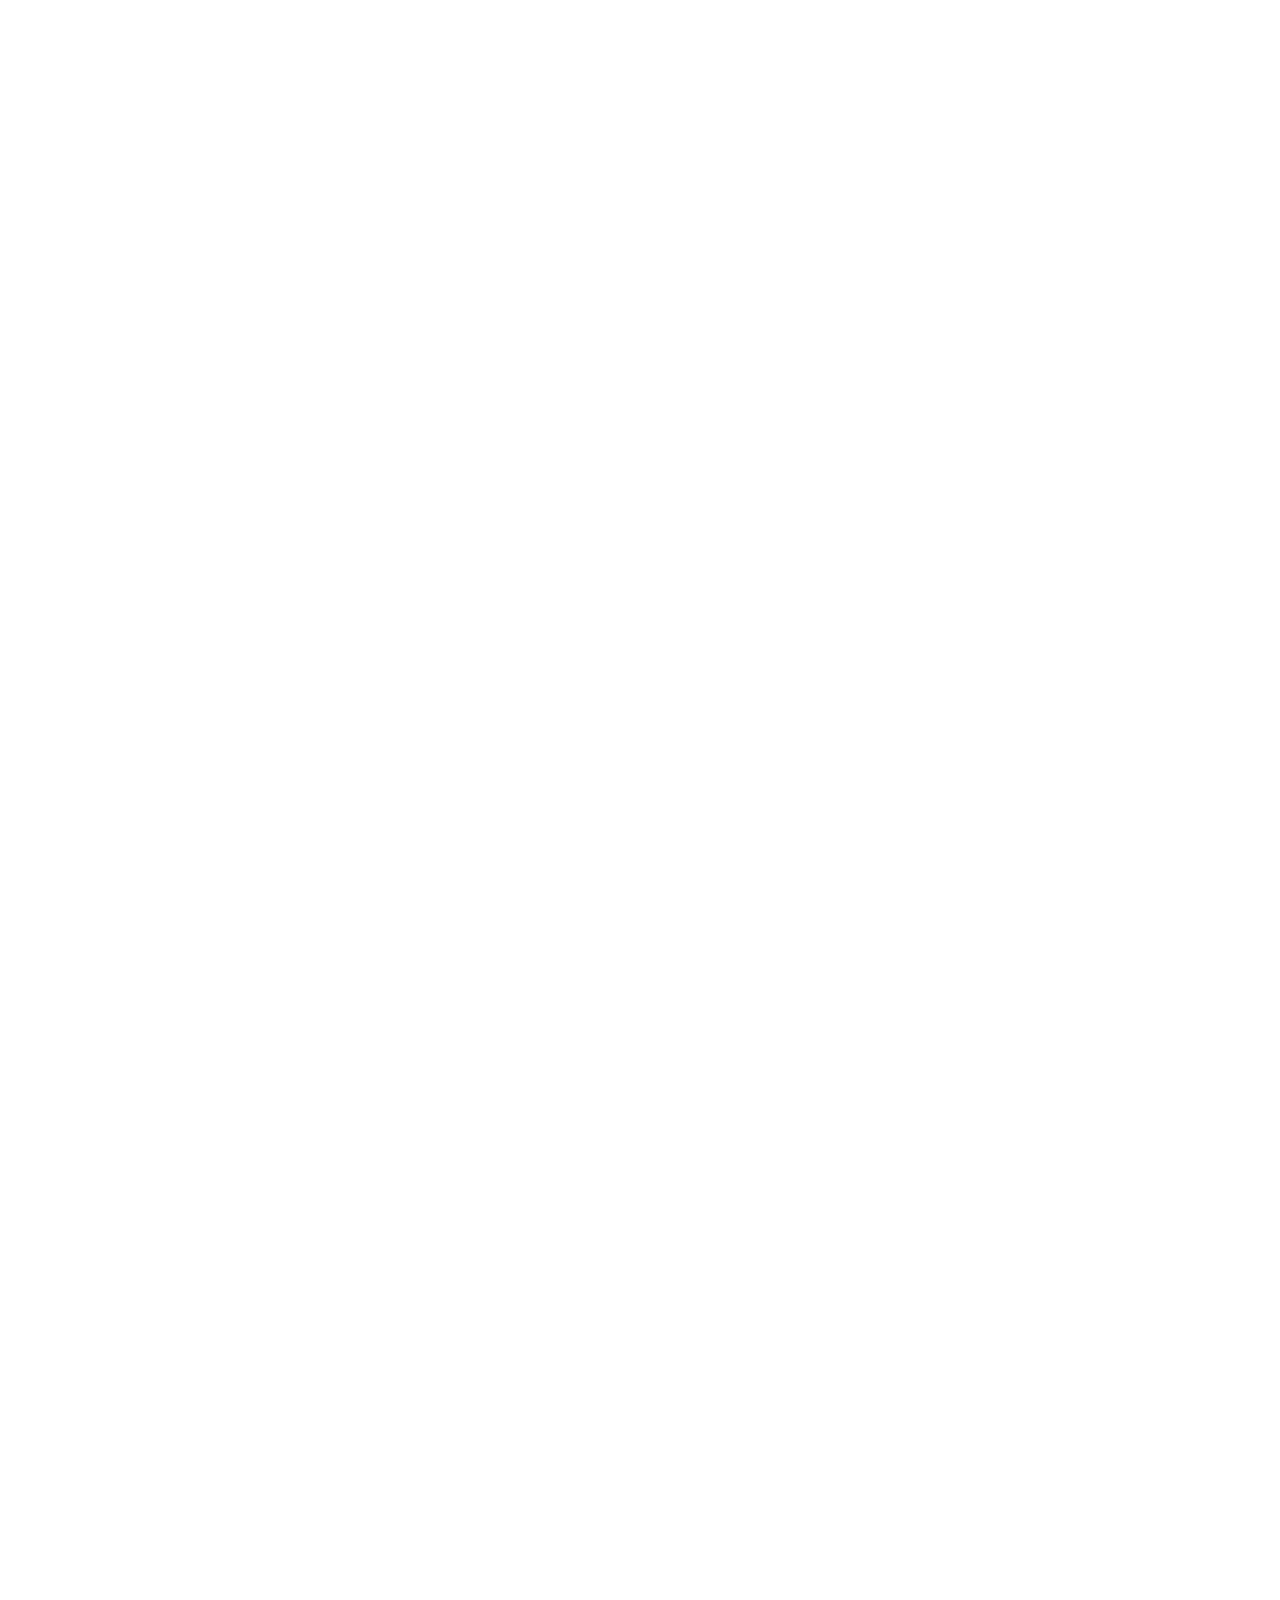
==== commit ed25a470: "Update index.html" ====
--- a/index.html
+++ b/index.html
@@ -36,7 +36,7 @@
     <link rel="stylesheet" href="https://cdnjs.cloudflare.com/ajax/libs/font-awesome/6.5.2/css/all.min.css" />
     <link rel="stylesheet" href="style.css" />
 
-    <!-- Auth gate + guest-mode rules -->
+    <!-- Auth gate + guest-mode rules + cover banner -->
     <style id="authGateStyle">
       html, body { background: #ffffff; }
       body { opacity: 0; }
@@ -60,6 +60,84 @@
         animation: authSpin .8s linear infinite;
       }
       @keyframes authSpin { to { transform: rotate(360deg); } }
+
+      /* ============================================================
+         COVER BANNER
+         ============================================================ */
+      .cover-banner {
+        position: relative;
+        width: 100%;
+        height: 300px;
+        border-radius: 14px;
+        overflow: hidden;
+        margin-bottom: 16px;
+        box-shadow: 0 4px 24px rgba(30, 58, 138, 0.15);
+        background: linear-gradient(135deg, #172554 0%, #1e3a8a 55%, #2563eb 100%);
+      }
+      .cover-banner img {
+        width: 100%;
+        height: 100%;
+        object-fit: cover;
+        display: block;
+      }
+      .cover-banner-overlay {
+        position: absolute;
+        inset: 0;
+        background: linear-gradient(to right,
+                    rgba(15, 23, 42, 0.72) 0%,
+                    rgba(15, 23, 42, 0.35) 55%,
+                    rgba(15, 23, 42, 0.05) 100%);
+        display: flex;
+        flex-direction: column;
+        justify-content: center;
+        padding: 32px 40px;
+        color: #fff;
+      }
+      .cover-banner-overlay .cover-tag {
+        display: inline-flex;
+        align-items: center;
+        gap: 6px;
+        background: rgba(255, 255, 255, 0.14);
+        border: 1px solid rgba(255, 255, 255, 0.25);
+        backdrop-filter: blur(6px);
+        padding: 4px 12px;
+        border-radius: 30px;
+        font-size: 0.72rem;
+        font-weight: 700;
+        letter-spacing: 0.03em;
+        width: fit-content;
+        margin-bottom: 12px;
+        color: #fff;
+      }
+      .cover-banner-overlay h1 {
+        font-family: 'Merriweather', serif;
+        font-size: 1.85rem;
+        line-height: 1.15;
+        color: #fff;
+        margin-bottom: 10px;
+        text-shadow: 0 2px 14px rgba(0, 0, 0, 0.45);
+        max-width: 620px;
+      }
+      .cover-banner-overlay p {
+        font-size: 0.95rem;
+        color: rgba(255, 255, 255, 0.92);
+        max-width: 520px;
+        line-height: 1.5;
+        text-shadow: 0 1px 10px rgba(0, 0, 0, 0.4);
+      }
+      @media (max-width: 900px) {
+        .cover-banner { height: 240px; border-radius: 12px; }
+        .cover-banner-overlay { padding: 22px 24px; }
+        .cover-banner-overlay h1 { font-size: 1.35rem; }
+        .cover-banner-overlay p { font-size: 0.85rem; }
+        .cover-banner-overlay .cover-tag { font-size: 0.65rem; }
+      }
+      @media (max-width: 600px) {
+        .cover-banner { height: 200px; }
+        .cover-banner-overlay { padding: 16px 18px; }
+        .cover-banner-overlay h1 { font-size: 1.05rem; }
+        .cover-banner-overlay p { font-size: 0.78rem; }
+      }
 
       /* ============================================================
          GUEST MODE — show only Announcements, University vs UoT, About
@@ -263,6 +341,18 @@
 
             <!-- MAIN CONTENT -->
             <main class="main-content">
+
+                <!-- COVER BANNER (visible to everyone) -->
+                <section class="cover-banner" aria-label="MyTertiary ZA cover image">
+                    <img src="webcov.jpeg" alt="MyTertiary ZA — Your University Journey Starts Here" loading="eager" />
+                    <div class="cover-banner-overlay">
+                        <span class="cover-tag">
+                            <i class="fas fa-graduation-cap"></i> South Africa's Tertiary Education Platform
+                        </span>
+                        <h1>Your University Journey Starts Here!</h1>
+                        <p>Explore universities, discover qualifications, understand admission requirements, and access official application portals — all in one place.</p>
+                    </div>
+                </section>
 
                 <!-- Guest welcome — visible only when logged out -->
                 <div class="guest-welcome guest-only">
--- a/style.css
+++ b/style.css
@@ -1,17 +1,24 @@
 /* Status badge variants (Firestore-driven) */
-.period-status.closing { background: #fef3c7; color: #b45309; }
+.period-status.closing { background: #dbeafe; color: #1d4ed8; }
 .period-status.closed  { background: #fee2e2; color: #b91c1c; }
 .period-status.notopen { background: #f1f5f9; color: #64748b; }
-.period-status.coming  { background: #dbeafe; color: #1d4ed8; }
+.period-status.coming  { background: #e0e7ff; color: #3730a3; }
 
 :root {
-    --gold: #f5c842;
-    --gold-dark: #dcae1f;
-    --gold-light: #fef7e0;
-    --blue: #1877f2;
-    --blue-dark: #0d65d9;
+    /* ===== MyTertiary ZA — Blue theme ===== */
+    --blue:        #2563eb;
+    --blue-dark:   #1d4ed8;
+    --blue-light:  #dbeafe;
+    --navy:        #1e3a8a;
+    --navy-dark:   #172554;
+
+    /* Legacy aliases — every var(--gold*) reference below now resolves to blue. */
+    --gold:        #2563eb;
+    --gold-dark:   #1d4ed8;
+    --gold-light:  #dbeafe;
+
     --white: #ffffff;
-    --bg: #f0f2f5;
+    --bg: #f5f8ff;
     --gray-50: #f8fafc;
     --gray-100: #f1f5f9;
     --gray-200: #e2e8f0;
@@ -25,8 +32,8 @@
     --green: #15803d;
     --green-bg: #dcfce7;
     --red: #b91c1c;
-    --shadow: 0 2px 8px rgba(0, 0, 0, 0.06);
-    --shadow-hover: 0 4px 16px rgba(0, 0, 0, 0.10);
+    --shadow: 0 2px 8px rgba(30, 58, 138, 0.08);
+    --shadow-hover: 0 4px 16px rgba(30, 58, 138, 0.12);
     --radius: 12px;
     --transition: 0.2s ease;
     --nav-height: 56px;
@@ -44,7 +51,7 @@
 }
 body {
     font-family: "Inter", -apple-system, BlinkMacSystemFont, "Segoe UI", Roboto, Helvetica, Arial, sans-serif;
-    background: #f0f2f5;
+    background: #f5f8ff;
     color: #1e293b;
     line-height: 1.6;
     -webkit-font-smoothing: antialiased;
@@ -78,7 +85,7 @@
     background: rgba(255, 255, 255, 0.96);
     backdrop-filter: blur(8px);
     border-bottom: 1px solid var(--gray-200);
-    box-shadow: 0 1px 4px rgba(0, 0, 0, 0.04);
+    box-shadow: 0 1px 4px rgba(30, 58, 138, 0.06);
     height: var(--nav-height);
     display: flex;
     align-items: center;
@@ -122,8 +129,8 @@
 }
 .top-bar .search-box:focus-within {
     background: var(--white);
-    border-color: var(--gold);
-    box-shadow: 0 0 0 3px rgba(245, 200, 66, 0.15);
+    border-color: var(--blue);
+    box-shadow: 0 0 0 3px rgba(37, 99, 235, 0.15);
 }
 .top-bar .search-box input {
     border: none;
@@ -157,20 +164,21 @@
     justify-content: center;
     transition: var(--transition);
     position: relative;
+    text-decoration: none;
 }
 .top-bar .user-actions .icon-btn:hover {
     background: var(--gray-100);
-    color: var(--gray-900);
+    color: var(--blue-dark);
 }
 .top-bar .user-actions .avatar {
     width: 32px;
     height: 32px;
     border-radius: 50%;
     overflow: hidden;
-    border: 2px solid var(--gold);
+    border: 2px solid var(--blue);
     cursor: pointer;
     flex-shrink: 0;
-    background: var(--gold-light);
+    background: var(--blue-light);
     display: flex;
     align-items: center;
     justify-content: center;
@@ -184,10 +192,10 @@
 .top-bar-word {
     font-size: 0.7rem;
     color: var(--gray-600);
-    background: var(--gold-light);
+    background: var(--blue-light);
     padding: 2px 10px;
     border-radius: 30px;
-    border: 1px solid rgba(245, 200, 66, 0.3);
+    border: 1px solid rgba(37, 99, 235, 0.25);
     white-space: nowrap;
     max-width: 200px;
     overflow: hidden;
@@ -198,12 +206,12 @@
     font-weight: 500;
 }
 .top-bar-word i {
-    color: var(--gold-dark);
+    color: var(--blue-dark);
     font-size: 0.6rem;
 }
 .top-bar-word .admin {
     font-weight: 700;
-    color: var(--gold-dark);
+    color: var(--blue-dark);
     font-size: 0.6rem;
     display: flex;
     align-items: center;
@@ -214,7 +222,7 @@
     height: 18px;
     border-radius: 50%;
     overflow: hidden;
-    border: 1px solid var(--gold);
+    border: 1px solid var(--blue);
     display: inline-flex;
     align-items: center;
     justify-content: center;
@@ -281,12 +289,12 @@
     color: var(--gray-500);
 }
 .left-sidebar .nav-item.active {
-    background: var(--gold-light);
-    border-left-color: var(--gold);
-    color: var(--gold-dark);
+    background: var(--blue-light);
+    border-left-color: var(--blue);
+    color: var(--blue-dark);
 }
 .left-sidebar .nav-item.active i {
-    color: var(--gold-dark);
+    color: var(--blue-dark);
 }
 .left-sidebar .nav-divider {
     height: 1px;
@@ -325,8 +333,8 @@
 }
 .left-sidebar .shortcuts .shortcut-item .compare-badge {
     margin-left: auto;
-    background: var(--gold);
-    color: var(--gray-900);
+    background: var(--blue);
+    color: var(--white);
     font-size: 0.6rem;
     font-weight: 700;
     padding: 1px 8px;
@@ -364,11 +372,11 @@
     width: 36px;
     height: 36px;
     border-radius: 50%;
-    background: var(--gold-light);
+    background: var(--blue-light);
     display: flex;
     align-items: center;
     justify-content: center;
-    color: var(--gold-dark);
+    color: var(--blue-dark);
     font-size: 1rem;
 }
 .feed-card .card-header h2 {
@@ -417,7 +425,7 @@
 .right-sidebar .widget .daily-word .word {
     font-size: 1.6rem;
     font-weight: 900;
-    color: var(--gold-dark);
+    color: var(--blue-dark);
     font-family: "Merriweather", serif;
 }
 .right-sidebar .widget .daily-word .message {
@@ -445,7 +453,7 @@
     height: 22px;
     border-radius: 50%;
     overflow: hidden;
-    border: 1px solid var(--gold);
+    border: 1px solid var(--blue);
     display: inline-flex;
     align-items: center;
     justify-content: center;
@@ -509,8 +517,8 @@
     color: var(--gray-900);
 }
 .study-field-tab.active {
-    background: var(--gold);
-    color: var(--gray-900);
+    background: var(--blue);
+    color: var(--white);
 }
 .study-field-arrow {
     position: absolute;
@@ -532,9 +540,9 @@
     font-size: 0.7rem;
 }
 .study-field-arrow:hover {
-    background: var(--gold);
-    color: var(--gray-900);
-    border-color: var(--gold);
+    background: var(--blue);
+    color: var(--white);
+    border-color: var(--blue);
 }
 .study-field-arrow.left {
     left: 4px;
@@ -547,14 +555,14 @@
     bottom: 20px;
     right: 20px;
     z-index: 999;
-    background: var(--gold);
-    color: var(--gray-900);
+    background: var(--blue);
+    color: var(--white);
     border: none;
     border-radius: 50%;
     width: 48px;
     height: 48px;
     font-size: 1.2rem;
-    box-shadow: 0 4px 20px rgba(245, 200, 66, 0.35);
+    box-shadow: 0 4px 20px rgba(37, 99, 235, 0.35);
     cursor: pointer;
     transition: var(--transition);
     display: flex;
@@ -570,9 +578,9 @@
     pointer-events: auto;
 }
 .floating-home-btn:hover {
-    background: var(--gold-dark);
+    background: var(--blue-dark);
     transform: scale(1.08);
-    box-shadow: 0 8px 30px rgba(245, 200, 66, 0.45);
+    box-shadow: 0 8px 30px rgba(37, 99, 235, 0.45);
 }
 .institution-card {
     background: var(--white);
@@ -588,7 +596,7 @@
 .institution-card:hover {
     transform: translateY(-4px);
     box-shadow: var(--shadow-hover);
-    border-color: var(--gold);
+    border-color: var(--blue);
 }
 .card-actions-row {
     display: flex;
@@ -621,12 +629,12 @@
     color: var(--blue);
 }
 .card-actions-row .action-btn.saved i {
-    color: var(--gold-dark);
+    color: var(--blue-dark);
 }
 .card-actions-row .action-btn.compare-selected {
-    background: var(--gold-light);
-    color: var(--gold-dark);
-    border: 1px solid var(--gold);
+    background: var(--blue-light);
+    color: var(--blue-dark);
+    border: 1px solid var(--blue);
 }
 .card-actions-row .action-btn i {
     font-size: 0.85rem;
@@ -657,9 +665,9 @@
     background: rgba(0, 0, 0, 0.04);
 }
 .tab.active {
-    background: var(--gold);
-    color: var(--gray-900);
-    box-shadow: 0 2px 8px rgba(245, 200, 66, 0.25);
+    background: var(--blue);
+    color: var(--white);
+    box-shadow: 0 2px 8px rgba(37, 99, 235, 0.25);
 }
 .filter-bar {
     display: flex;
@@ -806,16 +814,16 @@
     background: var(--gray-200);
 }
 .btn-apply {
-    background: var(--gold);
-    color: var(--gray-900);
+    background: var(--blue);
+    color: var(--white);
 }
 .btn-apply:hover {
-    background: var(--gold-dark);
+    background: var(--blue-dark);
 }
 .modal {
     position: fixed;
     inset: 0;
-    background: rgba(0, 0, 0, 0.4);
+    background: rgba(15, 23, 42, 0.5);
     backdrop-filter: blur(6px);
     display: none;
     align-items: center;
@@ -835,7 +843,7 @@
     max-height: 90vh;
     overflow-y: auto;
     position: relative;
-    box-shadow: 0 20px 60px rgba(0, 0, 0, 0.15);
+    box-shadow: 0 20px 60px rgba(30, 58, 138, 0.25);
 }
 .modal-close {
     position: absolute;
@@ -901,12 +909,12 @@
 }
 .detail-row i {
     width: 18px;
-    color: var(--gold);
+    color: var(--blue);
 }
 .modal-notice {
     background: var(--gray-50);
     padding: 8px;
-    border-left: 4px solid var(--gold);
+    border-left: 4px solid var(--blue);
     border-radius: 6px;
     font-size: 0.75rem;
     margin: 10px 0;
@@ -927,7 +935,7 @@
 .admission-card .req-block {
     background: var(--white);
     padding: 6px 10px;
-    border-left: 3px solid var(--gold);
+    border-left: 3px solid var(--blue);
     margin-bottom: 4px;
     border-radius: 0 6px 6px 0;
 }
@@ -935,14 +943,14 @@
     font-size: 0.6rem;
     font-weight: 800;
     text-transform: uppercase;
-    color: var(--gold-dark);
+    color: var(--blue-dark);
 }
 .admission-card .req-value {
     font-size: 0.8rem;
     color: var(--gray-700);
 }
 .admission-card .req-warning {
-    background: var(--gold-light);
+    background: var(--blue-light);
     padding: 6px;
     border-radius: 6px;
     display: flex;
@@ -970,7 +978,7 @@
     background: var(--gray-50);
     padding: 12px 14px;
     border-radius: 8px;
-    border-left: 4px solid var(--gold);
+    border-left: 4px solid var(--blue);
     margin-bottom: 12px;
 }
 .field-intro h3 {
@@ -1004,8 +1012,8 @@
     font-size: 0.8rem;
 }
 .qual-item:hover {
-    background: var(--gold-light);
-    border-color: var(--gold);
+    background: var(--blue-light);
+    border-color: var(--blue);
 }
 .qual-item .qual-badge {
     margin-left: auto;
@@ -1032,7 +1040,7 @@
     color: var(--gray-500);
 }
 .qual-requirements-card .req-value .highlight {
-    color: var(--gold-dark);
+    color: var(--blue-dark);
     font-weight: 700;
 }
 .qual-institutions {
@@ -1071,14 +1079,14 @@
     border: 1px solid var(--gray-200);
 }
 .qual-institution-item .inst-actions .btn-sm.gold {
-    background: var(--gold);
-    color: var(--gray-900);
-    border-color: var(--gold);
+    background: var(--blue);
+    color: var(--white);
+    border-color: var(--blue);
 }
 .disclaimer-box {
     background: var(--gray-50);
     padding: 8px;
-    border-left: 4px solid var(--gold);
+    border-left: 4px solid var(--blue);
     border-radius: 6px;
     font-size: 0.75rem;
     margin: 10px 0;
@@ -1112,12 +1120,12 @@
     display: none;
 }
 .subject-entry .fixed-badge {
-    background: var(--gold-light);
+    background: var(--blue-light);
     padding: 0 6px;
     border-radius: 12px;
     font-size: 0.55rem;
     font-weight: 700;
-    color: var(--gold-dark);
+    color: var(--blue-dark);
 }
 .aps-controls {
     display: flex;
@@ -1136,7 +1144,7 @@
 .aps-result .score {
     font-size: 1.8rem;
     font-weight: 900;
-    color: var(--gold-dark);
+    color: var(--blue-dark);
 }
 .add-subject-btn {
     background: var(--gray-50);
@@ -1190,7 +1198,7 @@
     font-weight: 800;
     font-size: 0.65rem;
     text-transform: uppercase;
-    color: var(--gold-dark);
+    color: var(--blue-dark);
 }
 .finder-step h4 {
     font-size: 0.95rem;
@@ -1215,9 +1223,9 @@
     background: var(--gray-100);
 }
 .finder-option.selected {
-    background: var(--gold);
-    border-color: var(--gold);
-    color: var(--gray-900);
+    background: var(--blue);
+    border-color: var(--blue);
+    color: var(--white);
 }
 .finder-results {
     background: var(--gray-50);
@@ -1254,9 +1262,9 @@
     transition: var(--transition);
 }
 .checklist-item.checked .check-icon {
-    background: var(--gold);
-    border-color: var(--gold);
-    color: var(--gray-900);
+    background: var(--blue);
+    border-color: var(--blue);
+    color: var(--white);
 }
 .checklist-item .check-icon i {
     display: none;
@@ -1285,11 +1293,11 @@
 }
 .resource-card:hover {
     background: var(--white);
-    border-color: var(--gold);
+    border-color: var(--blue);
     transform: translateY(-2px);
 }
 .resource-card .res-icon {
-    color: var(--gold);
+    color: var(--blue);
     font-size: 1.1rem;
     margin-bottom: 4px;
 }
@@ -1303,8 +1311,8 @@
     color: var(--gray-500);
 }
 .notice {
-    background: var(--gold-light);
-    border-left: 4px solid var(--gold);
+    background: var(--blue-light);
+    border-left: 4px solid var(--blue);
     padding: 10px 14px;
     border-radius: 6px;
     margin: 10px 0;
@@ -1344,7 +1352,7 @@
     font-size: 0.75rem;
 }
 .footer-links a:hover {
-    color: var(--gray-900);
+    color: var(--blue-dark);
 }
 .carousel-wrapper {
     position: relative;
@@ -1371,8 +1379,8 @@
     transition: var(--transition);
 }
 .carousel-slide:hover {
-    background: var(--gold-light);
-    border-color: var(--gold);
+    background: var(--blue-light);
+    border-color: var(--blue);
     transform: scale(1.02);
 }
 .carousel-slide img {
@@ -1408,8 +1416,9 @@
     font-size: 0.7rem;
 }
 .carousel-btn:hover {
-    background: var(--gold);
-    border-color: var(--gold);
+    background: var(--blue);
+    color: var(--white);
+    border-color: var(--blue);
 }
 .carousel-btn.prev {
     left: 4px;
@@ -1432,7 +1441,7 @@
     transition: var(--transition);
 }
 .carousel-dots span.active {
-    background: var(--gold);
+    background: var(--blue);
     width: 16px;
     border-radius: 10px;
 }
@@ -1452,7 +1461,7 @@
 .dashboard-stat-card .stat-number {
     font-size: 1.6rem;
     font-weight: 900;
-    color: var(--gold-dark);
+    color: var(--blue-dark);
     display: block;
 }
 .dashboard-stat-card .stat-label {
@@ -1482,17 +1491,17 @@
 }
 .dashboard-list .univ-action {
     font-size: 0.65rem;
-    color: var(--gold-dark);
-    cursor: pointer;
-    background: var(--gold-light);
+    color: var(--blue-dark);
+    cursor: pointer;
+    background: var(--blue-light);
     padding: 2px 8px;
     border-radius: 20px;
-    border: 1px solid rgba(245, 200, 66, 0.3);
+    border: 1px solid rgba(37, 99, 235, 0.25);
     transition: var(--transition);
 }
 .dashboard-list .univ-action:hover {
-    background: var(--gold);
-    color: var(--gray-900);
+    background: var(--blue);
+    color: var(--white);
 }
 .dashboard-empty {
     color: var(--gray-500);
@@ -1524,7 +1533,7 @@
     text-align: left;
 }
 .compare-table th {
-    background: var(--gold-light);
+    background: var(--blue-light);
     font-weight: 700;
     color: var(--gray-800);
 }
@@ -1585,8 +1594,8 @@
     gap: 6px;
 }
 .dashboard-compare-card .compare-header .badge-compare {
-    background: var(--gold);
-    color: var(--gray-900);
+    background: var(--blue);
+    color: var(--white);
     font-size: 0.65rem;
     font-weight: 700;
     padding: 1px 10px;
@@ -1638,13 +1647,13 @@
     bottom: 80px;
     left: 50%;
     transform: translateX(-50%);
-    background: var(--gray-900);
+    background: var(--navy);
     color: var(--white);
     padding: 8px 20px;
     border-radius: 40px;
     font-size: 0.8rem;
     font-weight: 600;
-    box-shadow: 0 4px 20px rgba(0, 0, 0, 0.2);
+    box-shadow: 0 4px 20px rgba(30, 58, 138, 0.25);
     z-index: 3000;
     max-width: 90%;
     text-align: center;
@@ -1681,7 +1690,7 @@
 .service-card:hover {
     transform: translateY(-4px);
     box-shadow: var(--shadow-hover);
-    border-color: var(--gold);
+    border-color: var(--blue);
 }
 .service-icon {
     font-size: 2rem;
@@ -1706,14 +1715,14 @@
 .services-notice {
     margin-top: 16px;
     background: var(--gray-50);
-    border-left: 4px solid var(--gold);
+    border-left: 4px solid var(--blue);
     padding: 10px 14px;
     border-radius: 6px;
     font-size: 0.8rem;
     color: var(--gray-600);
 }
 .services-notice i {
-    color: var(--gold-dark);
+    color: var(--blue-dark);
     margin-right: 4px;
 }
 
@@ -1735,7 +1744,7 @@
     justify-content: space-around;
     z-index: 1500;
     padding-bottom: env(safe-area-inset-bottom, 0);
-    box-shadow: 0 -2px 12px rgba(0, 0, 0, 0.05);
+    box-shadow: 0 -2px 12px rgba(30, 58, 138, 0.06);
 }
 .mobile-nav-item {
     flex: 1;
@@ -1763,7 +1772,7 @@
     transition: transform 0.2s ease;
 }
 .mobile-nav-item.active {
-    color: var(--gold-dark);
+    color: var(--blue-dark);
 }
 .mobile-nav-item.active::before {
     content: "";
@@ -1773,7 +1782,7 @@
     transform: translateX(-50%);
     width: 24px;
     height: 3px;
-    background: var(--gold);
+    background: var(--blue);
     border-radius: 0 0 4px 4px;
 }
 .mobile-nav-item.active i {
@@ -1805,7 +1814,7 @@
 .mobile-drawer-overlay {
     position: fixed;
     inset: 0;
-    background: rgba(0, 0, 0, 0.45);
+    background: rgba(15, 23, 42, 0.45);
     backdrop-filter: blur(4px);
     -webkit-backdrop-filter: blur(4px);
     opacity: 0;
@@ -1830,7 +1839,7 @@
     transition: transform 0.28s cubic-bezier(0.4, 0, 0.2, 1);
     display: flex;
     flex-direction: column;
-    box-shadow: 4px 0 24px rgba(0, 0, 0, 0.15);
+    box-shadow: 4px 0 24px rgba(30, 58, 138, 0.15);
     overflow-y: auto;
     padding-bottom: env(safe-area-inset-bottom, 0);
 }
@@ -1906,9 +1915,9 @@
     color: var(--gray-900);
 }
 .mobile-drawer-item.active {
-    background: var(--gold-light);
-    border-left-color: var(--gold);
-    color: var(--gold-dark);
+    background: var(--blue-light);
+    border-left-color: var(--blue);
+    color: var(--blue-dark);
 }
 .mobile-drawer-item i {
     width: 22px;
@@ -1917,7 +1926,7 @@
     font-size: 0.95rem;
 }
 .mobile-drawer-item.active i {
-    color: var(--gold-dark);
+    color: var(--blue-dark);
 }
 .mobile-drawer-divider {
     height: 1px;
@@ -1931,8 +1940,8 @@
 }
 .mobile-drawer-shortcuts .mobile-drawer-item .compare-badge {
     margin-left: auto;
-    background: var(--gold);
-    color: var(--gray-900);
+    background: var(--blue);
+    color: var(--white);
     font-size: 0.65rem;
     font-weight: 700;
     padding: 1px 8px;
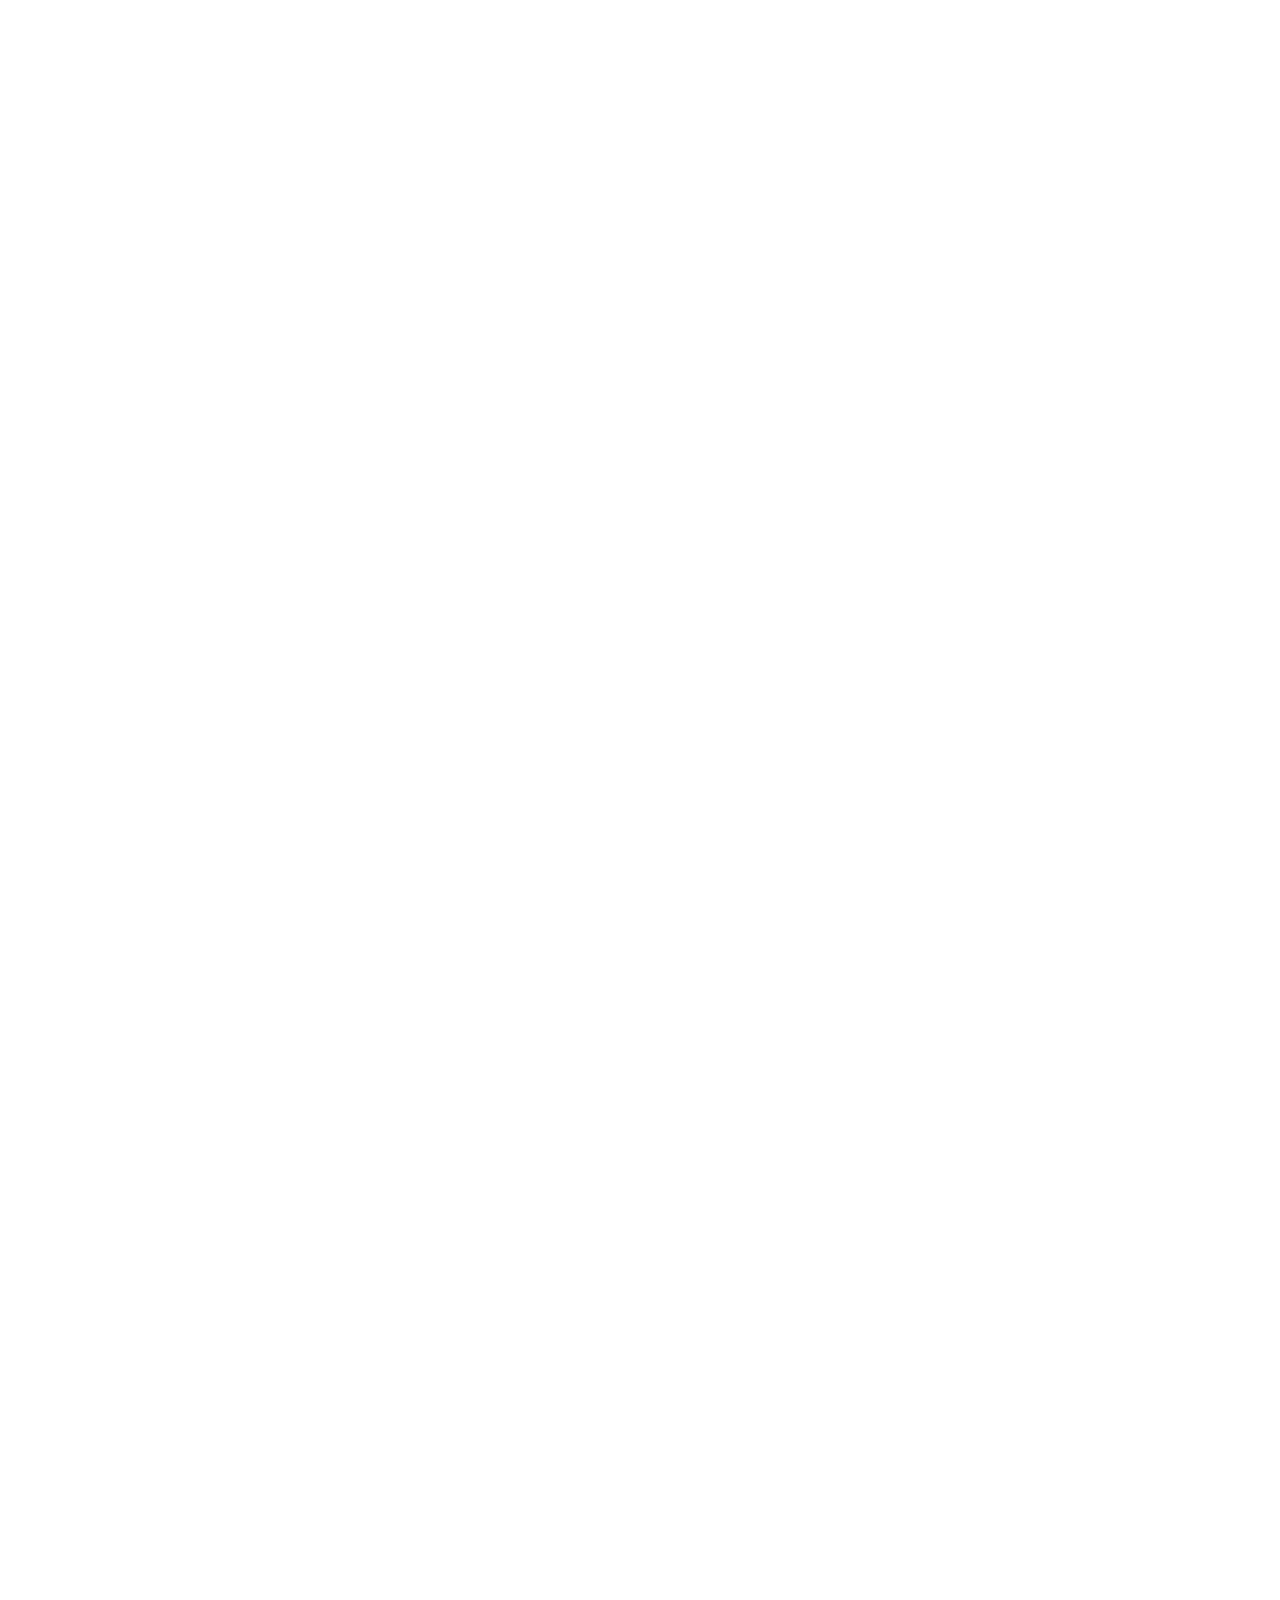
==== commit 93040df7: "Update index.html" ====
--- a/index.html
+++ b/index.html
@@ -1,807 +1,840 @@
-<!DOCTYPE html>
-<html lang="en">
-<head>
-
-<!-- Google tag (gtag.js) -->
-  <script async src="https://www.googletagmanager.com/gtag/js?id=G-20P5R1D9R0"></script>
-  <script>
-    window.dataLayer = window.dataLayer || [];
-    function gtag(){dataLayer.push(arguments);}
-    gtag('js', new Date());
-
-    gtag('config', 'G-20P5R1D9R0');
-  </script>
-
-    <meta charset="UTF-8" />
-    <meta name="viewport" content="width=device-width, initial-scale=1.0, maximum-scale=1.0, user-scalable=yes, viewport-fit=cover" />
-    <title>MyTertiary ZA | Your University Journey Starts Here!</title>
-    <link rel="icon" type="image/png" href="mytertiaryza-favicon.png">
-    <meta name="description" content="MyTertiary ZA helps South African students find universities, colleges, applications, NSFAS information, matric results, APS guidance and tertiary study opportunities in one place." />
-
-  <meta name="robots" content="index, follow" />
-
-<meta property="og:title" content="MyTertiary ZA | Your University Journey Starts Here!" />
-<meta property="og:description" content="Find South African universities, colleges, applications, NSFAS information, matric results, APS guidance and tertiary study opportunities." />
-<meta property="og:url" content="https://mytertiaryza.co.za/" />
-<meta property="og:type" content="website" />
-
-<meta name="twitter:card" content="summary_large_image" />
-<meta name="twitter:title" content="MyTertiary ZA | Your University Journey Starts Here!" />
-<meta name="twitter:description" content="Find South African universities, colleges, applications, NSFAS information, matric results, APS guidance and tertiary study opportunities." />
-    <link rel="canonical" href="https://mytertiaryza.co.za/" />
-
-    <link rel="preconnect" href="https://fonts.googleapis.com" />
-    <link rel="preconnect" href="https://fonts.gstatic.com" crossorigin />
-    <link href="https://fonts.googleapis.com/css2?family=Inter:wght@400;500;600;700;800;900&family=Merriweather:wght@700;900&display=swap" rel="stylesheet" />
-    <link rel="stylesheet" href="https://cdnjs.cloudflare.com/ajax/libs/font-awesome/6.5.2/css/all.min.css" />
-    <link rel="stylesheet" href="style.css" />
-
-    <!-- Auth gate + guest-mode rules + cover banner -->
-    <style id="authGateStyle">
-      html, body { background: #ffffff; }
-      body { opacity: 0; }
-      body.auth-ready { opacity: 1; transition: opacity .2s ease; }
-
-      #authLoadingOverlay {
-        position: fixed; inset: 0; background: #ffffff;
-        display: flex; align-items: center; justify-content: center;
-        flex-direction: column; gap: 16px;
-        z-index: 99999;
-        font-family: 'Inter', system-ui, sans-serif;
-        color: #1e3a8a; font-weight: 600;
-        transition: opacity .25s ease;
-      }
-      #authLoadingOverlay.hide { opacity: 0; pointer-events: none; }
-      #authLoadingOverlay .spinner {
-        width: 44px; height: 44px;
-        border: 3px solid #dbeafe;
-        border-top-color: #2563eb;
-        border-radius: 50%;
-        animation: authSpin .8s linear infinite;
-      }
-      @keyframes authSpin { to { transform: rotate(360deg); } }
-
-      /* ============================================================
-         COVER BANNER
-         ============================================================ */
-      .cover-banner {
-        position: relative;
-        width: 100%;
-        height: 300px;
-        border-radius: 14px;
-        overflow: hidden;
-        margin-bottom: 16px;
-        box-shadow: 0 4px 24px rgba(30, 58, 138, 0.15);
-        background: linear-gradient(135deg, #172554 0%, #1e3a8a 55%, #2563eb 100%);
-      }
-      .cover-banner img {
-        width: 100%;
-        height: 100%;
-        object-fit: cover;
-        display: block;
-      }
-      .cover-banner-overlay {
-        position: absolute;
-        inset: 0;
-        background: linear-gradient(to right,
-                    rgba(15, 23, 42, 0.72) 0%,
-                    rgba(15, 23, 42, 0.35) 55%,
-                    rgba(15, 23, 42, 0.05) 100%);
-        display: flex;
-        flex-direction: column;
-        justify-content: center;
-        padding: 32px 40px;
-        color: #fff;
-      }
-      .cover-banner-overlay .cover-tag {
-        display: inline-flex;
-        align-items: center;
-        gap: 6px;
-        background: rgba(255, 255, 255, 0.14);
-        border: 1px solid rgba(255, 255, 255, 0.25);
-        backdrop-filter: blur(6px);
-        padding: 4px 12px;
-        border-radius: 30px;
-        font-size: 0.72rem;
-        font-weight: 700;
-        letter-spacing: 0.03em;
-        width: fit-content;
-        margin-bottom: 12px;
-        color: #fff;
-      }
-      .cover-banner-overlay h1 {
-        font-family: 'Merriweather', serif;
-        font-size: 1.85rem;
-        line-height: 1.15;
-        color: #fff;
-        margin-bottom: 10px;
-        text-shadow: 0 2px 14px rgba(0, 0, 0, 0.45);
-        max-width: 620px;
-      }
-      .cover-banner-overlay p {
-        font-size: 0.95rem;
-        color: rgba(255, 255, 255, 0.92);
-        max-width: 520px;
-        line-height: 1.5;
-        text-shadow: 0 1px 10px rgba(0, 0, 0, 0.4);
-      }
-      @media (max-width: 900px) {
-        .cover-banner { height: 240px; border-radius: 12px; }
-        .cover-banner-overlay { padding: 22px 24px; }
-        .cover-banner-overlay h1 { font-size: 1.35rem; }
-        .cover-banner-overlay p { font-size: 0.85rem; }
-        .cover-banner-overlay .cover-tag { font-size: 0.65rem; }
-      }
-      @media (max-width: 600px) {
-        .cover-banner { height: 200px; }
-        .cover-banner-overlay { padding: 16px 18px; }
-        .cover-banner-overlay h1 { font-size: 1.05rem; }
-        .cover-banner-overlay p { font-size: 0.78rem; }
-      }
-
-      /* ============================================================
-         GUEST MODE — show only Announcements, University vs UoT, About
-         ============================================================ */
-
-      body.is-guest #home,
-      body.is-guest #directory,
-      body.is-guest #whatCanIStudy,
-      body.is-guest #finder,
-      body.is-guest #aps-calculator,
-      body.is-guest #resources,
-      body.is-guest #student-services {
-        display: none !important;
-      }
-
-      body.is-guest .guest-hide { display: none !important; }
-      body.is-signed-in .guest-only { display: none !important; }
-
-      body.is-guest .left-sidebar .nav-item[data-section="home"],
-      body.is-guest .left-sidebar .nav-item[data-section="directory"],
-      body.is-guest .left-sidebar .nav-item[data-section="whatCanIStudy"],
-      body.is-guest .left-sidebar .nav-item[data-section="finder"],
-      body.is-guest .left-sidebar .nav-item[data-section="aps-calculator"],
-      body.is-guest .left-sidebar .nav-item[data-section="resources"],
-      body.is-guest .left-sidebar .nav-item[data-section="student-services"] {
-        display: none !important;
-      }
-
-      body.is-guest .mobile-nav-item[data-target="home"],
-      body.is-guest .mobile-nav-item[data-target="directory"],
-      body.is-guest .mobile-nav-item[data-target="whatCanIStudy"],
-      body.is-guest .mobile-nav-item[data-target="aps-calculator"] {
-        display: none !important;
-      }
-
-      body.is-guest .mobile-drawer-item[data-target="home"],
-      body.is-guest .mobile-drawer-item[data-target="directory"],
-      body.is-guest .mobile-drawer-item[data-target="whatCanIStudy"],
-      body.is-guest .mobile-drawer-item[data-target="finder"],
-      body.is-guest .mobile-drawer-item[data-target="aps-calculator"],
-      body.is-guest .mobile-drawer-item[data-target="resources"],
-      body.is-guest .mobile-drawer-item[data-target="student-services"] {
-        display: none !important;
-      }
-
-      body.is-guest .top-bar .search-box { display: none !important; }
-
-      /* Guest welcome banner */
-      .guest-welcome {
-        display: flex;
-        align-items: center;
-        gap: 16px;
-        background: linear-gradient(135deg, #dbeafe 0%, #eff6ff 100%);
-        border: 1px solid #bfdbfe;
-        border-radius: 12px;
-        padding: 16px 20px;
-        margin-bottom: 16px;
-        box-shadow: 0 2px 8px rgba(30, 58, 138, 0.06);
-      }
-      .guest-welcome-icon {
-        width: 48px; height: 48px; flex-shrink: 0;
-        border-radius: 50%;
-        background: #2563eb; color: #fff;
-        display: flex; align-items: center; justify-content: center;
-        font-size: 1.3rem;
-      }
-      .guest-welcome-text { flex: 1; min-width: 0; }
-      .guest-welcome-text strong {
-        display: block; font-size: 0.95rem; color: #1e3a8a;
-      }
-      .guest-welcome-text p {
-        font-size: 0.8rem; color: #475569; margin-top: 2px; line-height: 1.4;
-      }
-      @media (max-width: 600px) {
-        .guest-welcome { flex-direction: column; text-align: center; }
-      }
-
-      /* Sign-in prompt modal */
-      #signInPromptModal {
-        position: fixed; inset: 0;
-        background: rgba(15, 23, 42, 0.5);
-        backdrop-filter: blur(4px);
-        display: none;
-        align-items: center; justify-content: center;
-        z-index: 99998;
-        padding: 20px;
-      }
-      #signInPromptModal.show { display: flex; }
-      .signin-prompt-box {
-        background: #fff;
-        border-radius: 16px;
-        padding: 28px 24px 22px;
-        max-width: 400px;
-        width: 100%;
-        text-align: center;
-        box-shadow: 0 25px 60px rgba(15,23,42,.35);
-        position: relative;
-        font-family: 'Inter', sans-serif;
-      }
-      .signin-prompt-close {
-        position: absolute; top: 10px; right: 10px;
-        background: #f1f5f9; border: none;
-        width: 30px; height: 30px; border-radius: 50%;
-        cursor: pointer; color: #475569;
-        display: flex; align-items: center; justify-content: center;
-        font-size: 0.85rem;
-      }
-      .signin-prompt-close:hover { background: #e2e8f0; }
-      .signin-prompt-icon {
-        width: 64px; height: 64px;
-        border-radius: 50%;
-        background: #dbeafe;
-        color: #2563eb;
-        font-size: 1.6rem;
-        display: flex; align-items: center; justify-content: center;
-        margin: 0 auto 14px;
-      }
-      .signin-prompt-box h3 {
-        font-family: 'Merriweather', serif;
-        font-size: 1.1rem;
-        color: #0f172a;
-        margin-bottom: 6px;
-      }
-      .signin-prompt-box p {
-        color: #64748b;
-        font-size: 0.85rem;
-        margin-bottom: 18px;
-        line-height: 1.5;
-      }
-      .signin-prompt-actions {
-        display: flex; gap: 10px;
-      }
-      .signin-prompt-actions .btn {
-        flex: 1;
-        padding: 10px 16px;
-        font-size: 0.82rem;
-      }
-    </style>
-</head>
-<body>
-    <!-- Auth loading overlay — removed by student-auth-bridge.js once auth resolves -->
-    <div id="authLoadingOverlay" role="status" aria-live="polite">
-        <div class="spinner"></div>
-        <div>Loading…</div>
-    </div>
-
-    <div class="app-wrapper">
-
-        <!-- TOP BAR -->
-        <header class="top-bar">
-            <div class="inner">
-                <a href="#" class="logo">
-                    <span>MyTertiary <span class="flag-sa">ZA</span></span>
-                </a>
-                <div class="search-box">
-                    <i class="fas fa-search"></i>
-                    <input type="search" id="topSearch" placeholder="Search..." aria-label="Search">
-                </div>
-                <div class="user-actions">
-                    <button class="icon-btn" id="dashboardIconBtn" aria-label="Dashboard">
-                        <i class="fas fa-gauge-high"></i>
-                    </button>
-                    <a href="student-login.html" class="icon-btn" id="studentAuthBtn" aria-label="Sign in" title="Sign in">
-                        <i class="fas fa-user"></i>
-                    </a>
-                    <span class="avatar" title="Admin " id="topBarAvatar">
-                        <img src="data:image/svg+xml,%3Csvg xmlns='http://www.w3.org/2000/svg' width='40' height='40' viewBox='0 0 40 40'%3E%3Crect width='40' height='40' fill='%23dbeafe'/%3E%3Ctext x='50%25' y='50%25' dominant-baseline='central' text-anchor='middle' font-family='Arial' font-size='16' font-weight='bold' fill='%231d4ed8'%3E👤%3C/text%3E%3C/svg%3E" alt="Admin" style="width:100%;height:100%;object-fit:cover;display:block;">
-                        <span class="avatar-fallback" style="display:none;"><i class="fas fa-user-shield"></i></span>
-                    </span>
-                </div>
-            </div>
-        </header>
-
-        <!-- BODY -->
-        <div class="body-layout">
-
-            <!-- LEFT SIDEBAR -->
-            <nav class="left-sidebar" id="leftSidebar">
-                <div class="nav-label">Navigation</div>
-                <a href="#home" class="nav-item active" data-section="home"><i class="fas fa-home"></i> Home</a>
-                <a href="#directory" class="nav-item" data-section="directory"><i class="fas fa-university"></i> Universities</a>
-                <a href="#whatCanIStudy" class="nav-item" data-section="whatCanIStudy"><i class="fas fa-graduation-cap"></i> Study Fields</a>
-                <a href="#finder" class="nav-item" data-section="finder"><i class="fas fa-compass"></i> Finder</a>
-                <a href="#aps-calculator" class="nav-item" data-section="aps-calculator"><i class="fas fa-calculator"></i> APS Calculator</a>
-                <a href="#choose-path" class="nav-item" data-section="choose-path"><i class="fas fa-arrows-split-up-and-left"></i> University vs UoT</a>
-                <a href="#resources" class="nav-item" data-section="resources"><i class="fas fa-book-open"></i> Resources</a>
-                <a href="#student-services" class="nav-item" data-section="student-services"><i class="fas fa-headset"></i> Student Services</a>
-                <a href="#about" class="nav-item" data-section="about"><i class="fas fa-info-circle"></i> About</a>
-
-                <div class="nav-divider guest-hide"></div>
-                <div class="nav-label guest-hide">Shortcuts</div>
-                <div class="shortcuts guest-hide">
-                    <div class="shortcut-item" id="dashboardSidebarLink"><i class="fas fa-gauge-high"></i> Dashboard</div>
-                    <div class="shortcut-item" id="compareSidebarLink">
-                        <i class="fas fa-arrow-right-arrow-left"></i> Compare
-                        <span class="compare-badge" id="compareBadge">0</span>
-                    </div>
-                    <div class="shortcut-item" id="myApplicationsLink"><i class="fas fa-file-alt"></i> My Applications</div>
-                </div>
-            </nav>
-
-            <!-- MAIN CONTENT -->
-            <main class="main-content">
-
-                <!-- COVER BANNER (visible to everyone) -->
-                <section class="cover-banner" aria-label="MyTertiary ZA cover image">
-                    <img src="webcov.jpeg" alt="MyTertiary ZA — Your University Journey Starts Here" loading="eager" />
-                    <div class="cover-banner-overlay">
-                        <span class="cover-tag">
-                            <i class="fas fa-graduation-cap"></i> South Africa's Tertiary Education Platform
-                        </span>
-                        <h1>Your University Journey Starts Here!</h1>
-                        <p>Explore universities, discover qualifications, understand admission requirements, and access official application portals — all in one place.</p>
-                    </div>
-                </section>
-
-                <!-- Guest welcome — visible only when logged out -->
-                <div class="guest-welcome guest-only">
-                    <div class="guest-welcome-icon"><i class="fas fa-graduation-cap"></i></div>
-                    <div class="guest-welcome-text">
-                        <strong>Welcome to MyTertiary ZA</strong>
-                        <p>Sign in or create a free account to unlock the university directory, APS calculator, study fields, saved favourites, and application tracking.</p>
-                    </div>
-                    <a href="student-login.html" class="btn btn-apply">Sign In / Register</a>
-                </div>
-
-                <!-- LIVE ANNOUNCEMENTS (Firestore-driven featured banner) -->
-                <div id="announcementsBar"></div>
-                <div id="importantNoticeBar" class="notice" style="display:none;"></div>
-
-                <!-- HOME -->
-                <section id="home" class="feed-card">
-                    <div class="card-header">
-                        <div class="icon"><i class="fas fa-flag"></i></div>
-                        <div>
-                            <h2>Your University Journey Starts Here!</h2>
-                            <p>South Africa's Tertiary Education Platform</p>
-                        </div>
-                    </div>
-                    <div style="margin-bottom:16px;">
-                        <div style="display:inline-flex;align-items:center;gap:6px;background:var(--gold-light);padding:4px 12px;border-radius:30px;font-size:0.75rem;font-weight:700;color:var(--gray-700);">
-                            <i class="fas fa-location-dot" style="color:var(--gold);"></i> 26 Universities · 9 Provinces · 100+ Programmes
-                        </div>
-                        <p style="color:var(--gray-600);margin-top:8px;max-width:600px;">
-                            Explore South African universities, discover qualifications and career paths,
-                            understand admission requirements, find prospectuses, and access official
-                            application portals — all in one place.
-                        </p>
-                        <div style="display:flex;flex-wrap:wrap;gap:10px;margin-top:12px;">
-                            <a href="#directory" class="btn btn-apply" id="exploreUniBtn"><i class="fas fa-university"></i> Explore Universities</a>
-                            <a href="#whatCanIStudy" class="btn btn-details"><i class="fas fa-graduation-cap"></i> What Can I Study?</a>
-                            <a href="#choose-path" class="btn btn-details"><i class="fas fa-arrows-split-up-and-left"></i> University vs UoT</a>
-                        </div>
-                    </div>
-                    <div class="carousel-wrapper">
-                        <div class="carousel-track" id="carouselTrack"></div>
-                        <button class="carousel-btn prev" id="carouselPrev"><i class="fas fa-chevron-left"></i></button>
-                        <button class="carousel-btn next" id="carouselNext"><i class="fas fa-chevron-right"></i></button>
-                    </div>
-                    <div class="carousel-dots" id="carouselDots"></div>
-                </section>
-
-                <!-- DIRECTORY -->
-                <section id="directory" class="feed-card">
-                    <div class="card-header">
-                        <div class="icon"><i class="fas fa-university"></i></div>
-                        <div>
-                            <h2>Explore Universities</h2>
-                            <p>Find a university and access its official information.</p>
-                        </div>
-                    </div>
-                    <div class="tabs" id="tabContainer">
-                        <button class="tab active" data-tab="all">All</button>
-                        <button class="tab" data-tab="university">Universities</button>
-                        <button class="tab" data-tab="tech">UoT</button>
-                    </div>
-                    <div class="filter-bar">
-                        <div class="filter-item">
-                            <label for="provinceFilter"><i class="fas fa-map-marker-alt"></i> Province</label>
-                            <select id="provinceFilter">
-                                <option value="">All</option>
-                                <option>Eastern Cape</option><option>Free State</option><option>Gauteng</option>
-                                <option>KwaZulu-Natal</option><option>Limpopo</option><option>Mpumalanga</option>
-                                <option>Northern Cape</option><option>North West</option><option>Western Cape</option>
-                            </select>
-                        </div>
-                        <div class="result-count" id="resultCount">0 institutions</div>
-                    </div>
-                    <div class="card-grid" id="cardGrid"></div>
-                    <div style="margin-top:16px;background:var(--gray-50);padding:16px;border-radius:8px;text-align:center;">
-                        <div style="font-weight:700;color:var(--gold-dark);font-size:1rem;"><i class="fas fa-heart" style="color:var(--gold-dark);"></i> You're not alone in this journey</div>
-                        <p style="font-size:0.85rem;color:var(--gray-600);max-width:600px;margin:6px auto;">Applying for university can feel overwhelming. Take it one step at a time.</p>
-                        <div style="display:flex;flex-wrap:wrap;justify-content:center;gap:12px;margin-top:8px;font-size:0.8rem;color:var(--gray-500);">
-                            <span><i class="fas fa-check-circle" style="color:var(--gold);"></i> Explore</span>
-                            <span><i class="fas fa-check-circle" style="color:var(--gold);"></i> Compare</span>
-                            <span><i class="fas fa-check-circle" style="color:var(--gold);"></i> Understand</span>
-                            <span><i class="fas fa-check-circle" style="color:var(--gold);"></i> Apply</span>
-                        </div>
-                    </div>
-                </section>
-
-                <!-- WHAT CAN I STUDY -->
-                <section id="whatCanIStudy" class="feed-card">
-                    <div class="card-header">
-                        <div class="icon"><i class="fas fa-graduation-cap"></i></div>
-                        <div>
-                            <h2>What Can I Study?</h2>
-                            <p>Explore study fields, qualifications and careers.</p>
-                        </div>
-                    </div>
-                    <div class="study-field-tabs-wrapper" id="studyTabsWrapper">
-                        <button class="study-field-arrow left" id="studyArrowLeft"><i class="fas fa-chevron-left"></i></button>
-                        <div class="study-field-tabs-track" id="studyTabsTrack"></div>
-                        <button class="study-field-arrow right" id="studyArrowRight"><i class="fas fa-chevron-right"></i></button>
-                    </div>
-                    <div id="studyFieldContent"></div>
-                </section>
-
-                <!-- FINDER -->
-                <section id="finder" class="feed-card">
-                    <div class="card-header">
-                        <div class="icon"><i class="fas fa-compass"></i></div>
-                        <div>
-                            <h2>Find What You Can Study</h2>
-                            <p>Answer a few questions to discover study fields.</p>
-                        </div>
-                    </div>
-                    <div class="finder-steps" id="finderSteps"></div>
-                    <div class="finder-results" id="finderResults">
-                        <div class="result-hint"><i class="fas fa-lightbulb"></i> Select your interests above.</div>
-                    </div>
-                </section>
-
-                <!-- APS CALCULATOR -->
-                <section id="aps-calculator" class="feed-card">
-                    <div class="card-header">
-                        <div class="icon"><i class="fas fa-calculator"></i></div>
-                        <div>
-                            <h2>APS Calculator</h2>
-                            <p>Enter your subjects (max 7, LO fixed) and percentages.</p>
-                        </div>
-                    </div>
-                    <div id="apsForm">
-                        <div id="subjectEntries"></div>
-                        <button class="add-subject-btn" id="addSubjectBtn"><i class="fas fa-plus"></i> Add Subject</button>
-                        <div style="color:var(--gray-500);font-size:0.75rem;margin-top:6px;">Maximum 7 subjects (including LO).</div>
-                        <div class="aps-controls">
-                            <label><input type="checkbox" id="excludeLO" checked /> Exclude Life Orientation</label>
-                            <button class="btn btn-apply" id="calculateApsBtn"><i class="fas fa-calculator"></i> Calculate APS</button>
-                            <button class="btn btn-details" id="resetApsBtn"><i class="fas fa-undo"></i> Reset</button>
-                        </div>
-                        <div class="aps-result" id="apsResult" style="display:none;">
-                            <div><span class="score" id="apsScore">0</span> <span class="subjects-used" id="apsSubjectsUsed"></span></div>
-                            <div class="guidance" id="apsGuidance"></div>
-                        </div>
-                        <div class="aps-guide-note">
-                            <h4><i class="fas fa-info-circle"></i> General APS Guide (Typical Ranges)</h4>
-                            <div class="guide-grid">
-                                <span class="label">Higher Certificate</span><span class="value">15–20+</span>
-                                <span class="label">Diploma</span><span class="value">18–24+</span>
-                                <span class="label">General Bachelor's</span><span class="value">22–30+</span>
-                                <span class="label">Competitive Bachelor's</span><span class="value">28–36+</span>
-                                <span class="label">Medicine</span><span class="value">36–42+</span>
-                                <span class="label">Engineering</span><span class="value">30–38+</span>
-                            </div>
-                            <p style="font-size:0.7rem;color:var(--gray-500);margin-top:6px;"><i class="fas fa-triangle-exclamation"></i> Guidelines only. Verify with each university.</p>
-                        </div>
-                    </div>
-                </section>
-
-                <!-- UNIVERSITY vs UoT -->
-                <section id="choose-path" class="feed-card">
-                    <div class="card-header">
-                        <div class="icon"><i class="fas fa-arrows-split-up-and-left"></i></div>
-                        <div>
-                            <h2>University or University of Technology?</h2>
-                            <p>Understand the differences and choose the right path.</p>
-                        </div>
-                    </div>
-                    <div style="overflow-x:auto;">
-                        <table style="width:100%;border-collapse:collapse;font-size:0.8rem;border:1px solid var(--gray-200);">
-                            <thead><tr style="background:var(--gold-light);"><th style="padding:8px;border:1px solid var(--gray-200);"><i class="fas fa-list"></i> Feature</th><th style="padding:8px;border:1px solid var(--gray-200);"><i class="fas fa-university"></i> University</th><th style="padding:8px;border:1px solid var(--gray-200);"><i class="fas fa-laptop-code"></i> UoT</th></tr></thead>
-                            <tbody>
-                                <tr><td style="padding:8px;border:1px solid var(--gray-200);">Main focus</td><td style="padding:8px;border:1px solid var(--gray-200);">Academic, theoretical</td><td style="padding:8px;border:1px solid var(--gray-200);">Practical, career-focused</td></tr>
-                                <tr><td style="padding:8px;border:1px solid var(--gray-200);">Learning style</td><td style="padding:8px;border:1px solid var(--gray-200);">Concepts, analysis</td><td style="padding:8px;border:1px solid var(--gray-200);">Projects, applications</td></tr>
-                                <tr><td style="padding:8px;border:1px solid var(--gray-200);">Research</td><td style="padding:8px;border:1px solid var(--gray-200);">Strong academic</td><td style="padding:8px;border:1px solid var(--gray-200);">Applied / practical</td></tr>
-                                <tr><td style="padding:8px;border:1px solid var(--gray-200);">Qualifications</td><td style="padding:8px;border:1px solid var(--gray-200);">Degrees, postgraduate</td><td style="padding:8px;border:1px solid var(--gray-200);">Diplomas, degrees, postgraduate</td></tr>
-                                <tr><td style="padding:8px;border:1px solid var(--gray-200);">Best suited for</td><td style="padding:8px;border:1px solid var(--gray-200);">Research, professional careers</td><td style="padding:8px;border:1px solid var(--gray-200);">Practical, industry-focused</td></tr>
-                            </tbody>
-                        </table>
-                    </div>
-                    <div class="info-box" style="background:var(--gold-light);border-left:4px solid var(--gold);"><i class="fas fa-lightbulb" style="color:var(--gold);"></i> Neither is "better" – it depends on your goals.</div>
-
-                    <div style="margin-top:20px;">
-                        <h4 style="font-weight:700;font-size:1rem;"><i class="fas fa-clipboard-check"></i> Decision Checklist</h4>
-                        <p style="font-size:0.8rem;color:var(--gray-500);">Click each item to mark it as checked.</p>
-                        <div id="decision-checklist"></div>
-                        <button class="btn btn-details" id="reset-checklist" style="margin-top:8px;font-size:0.7rem;padding:4px 12px;"><i class="fas fa-undo"></i> Reset Checklist</button>
-                    </div>
-
-                    <div class="decision-grid">
-                        <div style="background:var(--gray-50);padding:14px;border-radius:8px;">
-                            <h5 style="font-weight:700;"><i class="fas fa-university" style="color:var(--gold-dark);"></i> Choose University if:</h5>
-                            <ul style="list-style:none;padding:0;font-size:0.8rem;">
-                                <li><i class="fas fa-check" style="color:var(--gold-dark);"></i> You enjoy theory and research</li>
-                                <li><i class="fas fa-check" style="color:var(--gold-dark);"></i> You want a professional career</li>
-                                <li><i class="fas fa-check" style="color:var(--gold-dark);"></i> You plan postgraduate study</li>
-                            </ul>
-                        </div>
-                        <div style="background:var(--gray-50);padding:14px;border-radius:8px;">
-                            <h5 style="font-weight:700;"><i class="fas fa-laptop-code" style="color:var(--gold-dark);"></i> Consider UoT if:</h5>
-                            <ul style="list-style:none;padding:0;font-size:0.8rem;">
-                                <li><i class="fas fa-check" style="color:var(--gold-dark);"></i> You enjoy practical learning</li>
-                                <li><i class="fas fa-check" style="color:var(--gold-dark);"></i> You want hands-on skills</li>
-                                <li><i class="fas fa-check" style="color:var(--gold-dark);"></i> You prefer applied technology</li>
-                            </ul>
-                        </div>
-                    </div>
-                    <div class="notice"><i class="fas fa-shield-halved"></i> Always verify the latest information directly with the institution.</div>
-                </section>
-
-                <!-- RESOURCES -->
-                <section id="resources" class="feed-card">
-                    <div class="card-header">
-                        <div class="icon"><i class="fas fa-book-open"></i></div>
-                        <div>
-                            <h2>Student Resources</h2>
-                            <p>Guides and information to help you navigate.</p>
-                        </div>
-                    </div>
-                    <div class="resource-grid" id="resourceGrid"></div>
-                </section>
-
-                <!-- STUDENT SERVICES -->
-                <section id="student-services" class="feed-card">
-                    <div class="card-header">
-                        <div class="icon"><i class="fas fa-headset"></i></div>
-                        <div>
-                            <h2>🎓 Student Services</h2>
-                            <p>Quick access to important services and resources for South African students.</p>
-                        </div>
-                    </div>
-
-                    <div class="services-grid" id="servicesGrid"></div>
-
-                    <div class="notice services-notice">
-                        <i class="fas fa-link"></i>
-                        MyTertiary ZA provides quick access to useful student resources. External links will redirect you to their respective official websites.
-                    </div>
-                </section>
-
-                <!-- ABOUT -->
-                <section id="about" class="feed-card">
-                    <div class="card-header">
-                        <div class="icon"><i class="fas fa-info-circle"></i></div>
-                        <div>
-                            <h2>About MyTertiary ZA</h2>
-                            <p>Independent platform for South African students.</p>
-                        </div>
-                    </div>
-                    <p style="color:var(--gray-600);font-size:0.9rem;">MyTertiary ZA is designed to make tertiary education information easier to find for South African students. Instead of searching many different websites, students can use one platform to discover universities, explore qualifications, understand requirements, compare options, and quickly access official application portals.</p>
-                    <div class="notice"><i class="fas fa-triangle-exclamation"></i> MyTertiary ZA is an independent guidance platform and is not affiliated with the institutions listed. Always verify admission requirements, application deadlines, fees and other information directly with the institution before applying.</div>
-                </section>
-
-            </main>
-
-            <!-- RIGHT SIDEBAR -->
-            <aside class="right-sidebar">
-                <div class="widget">
-                    <h4><i class="fas fa-chart-simple"></i> Quick Stats</h4>
-                    <div class="stat-item"><span class="label"><i class="fas fa-university"></i> Universities</span><span class="value">26</span></div>
-                    <div class="stat-item"><span class="label"><i class="fas fa-map"></i> Provinces</span><span class="value">9</span></div>
-                    <div class="stat-item"><span class="label"><i class="fas fa-graduation-cap"></i> Study Fields</span><span class="value">10</span></div>
-                    <div class="stat-item"><span class="label"><i class="fas fa-certificate"></i> Qualifications</span><span class="value">200+</span></div>
-                </div>
-                <div class="widget">
-                    <h4><i class="fas fa-lightbulb"></i> Quick Tip</h4>
-                    <p style="font-size:0.85rem;color:var(--gray-600);">Start your research early. Check application deadlines and make sure you meet the subject requirements.</p>
-                </div>
-                <div class="widget guest-hide">
-                    <h4><i class="fas fa-arrow-right"></i> Jump to</h4>
-                    <div style="display:flex;flex-direction:column;gap:4px;">
-                        <a href="#directory" style="padding:4px 0;color:var(--gray-700);text-decoration:none;font-size:0.8rem;"><i class="fas fa-university"></i> Universities</a>
-                        <a href="#whatCanIStudy" style="padding:4px 0;color:var(--gray-700);text-decoration:none;font-size:0.8rem;"><i class="fas fa-graduation-cap"></i> Study Fields</a>
-                        <a href="#aps-calculator" style="padding:4px 0;color:var(--gray-700);text-decoration:none;font-size:0.8rem;"><i class="fas fa-calculator"></i> APS Calculator</a>
-                        <a href="#student-services" style="padding:4px 0;color:var(--gray-700);text-decoration:none;font-size:0.8rem;"><i class="fas fa-headset"></i> Student Services</a>
-                    </div>
-                </div>
-            </aside>
-
-        </div>
-
-        <!-- FOOTER -->
-        <footer>
-            <div class="footer-inner">
-                <div>
-                    <strong>MyTertiary <span class="flag-sa" style="background:linear-gradient(135deg,#007A4B 0%,#007A4B 25%,#FFB612 25%,#FFB612 50%,#DE3831 50%,#DE3831 60%,#002395 60%,#002395 100%);-webkit-background-clip:text;-webkit-text-fill-color:transparent;background-clip:text;">ZA</span></strong>
-                    <span style="font-style:italic;color:var(--gold-dark);font-weight:700;">Your University Journey Starts Here!</span>
-                </div>
-                <div class="footer-links">
-                    <a href="#home"><i class="fas fa-home"></i> Home</a>
-                    <a href="#directory"><i class="fas fa-university"></i> Universities</a>
-                    <a href="#whatCanIStudy"><i class="fas fa-graduation-cap"></i> Study Fields</a>
-                    <a href="#choose-path"><i class="fas fa-arrows-split-up-and-left"></i> vs UoT</a>
-                    <a href="#aps-calculator"><i class="fas fa-calculator"></i> APS</a>
-                    <a href="#resources"><i class="fas fa-book-open"></i> Resources</a>
-                    <a href="#student-services"><i class="fas fa-headset"></i> Student Services</a>
-                    <a href="#about"><i class="fas fa-info-circle"></i> About</a>
-                </div>
-            </div>
-            <div style="max-width:1400px;margin:0 auto;padding:12px 0 0;display:flex;flex-wrap:wrap;justify-content:space-between;gap:8px;border-top:1px solid var(--gray-200);font-size:0.75rem;color:var(--gray-500);">
-                <div><i class="fas fa-envelope"></i> Email: <a href="mailto:mytertiaryza@gmail.com" style="color:var(--gold-dark);text-decoration:none;">mytertiaryza@gmail.com</a></div>
-                <div><i class="fab fa-tiktok"></i> TikTok: <a href="https://www.tiktok.com/@mytertiaryza" target="_blank" rel="noopener noreferrer" style="color:var(--gold-dark);text-decoration:none;">@MyTertiary ZA</a></div>
-                <div><i class="fas fa-circle-exclamation"></i> Disclaimer: Independent platform. Verify all details with institutions.</div>
-            </div>
-            <div style="max-width:1400px;margin:8px auto 0;padding-top:8px;border-top:1px solid var(--gray-200);text-align:center;font-size:0.75rem;color:var(--gray-500);">
-                © 2026 MyTertiaryZA · Designed &amp; Developed by
-                <a href="#" id="developerLink" style="color:var(--gold-dark);font-weight:600;text-decoration:none;cursor:pointer;">Siaga Mulalo</a>
-            </div>
-        </footer>
-
-    </div>
-
-    <!-- MOBILE BOTTOM NAVIGATION -->
-    <nav class="mobile-bottom-nav" id="mobileBottomNav" aria-label="Mobile navigation">
-        <button class="mobile-nav-item active" data-target="home" type="button" aria-label="Go to Home">
-            <i class="fas fa-home"></i>
-            <span>Home</span>
-        </button>
-        <button class="mobile-nav-item" data-target="directory" type="button" aria-label="Go to Universities">
-            <i class="fas fa-university"></i>
-            <span>Universities</span>
-        </button>
-        <button class="mobile-nav-item" data-target="whatCanIStudy" type="button" aria-label="Go to Study Fields">
-            <i class="fas fa-graduation-cap"></i>
-            <span>Study</span>
-        </button>
-        <button class="mobile-nav-item" data-target="aps-calculator" type="button" aria-label="Go to APS Calculator">
-            <i class="fas fa-calculator"></i>
-            <span>APS</span>
-        </button>
-        <a href="student-login.html" class="mobile-nav-item guest-only" id="mobileSignInBtn" aria-label="Sign In">
-            <i class="fas fa-user"></i>
-            <span>Sign In</span>
-        </a>
-        <button class="mobile-nav-item mobile-nav-more" id="mobileNavMore" type="button" aria-label="Open more menu">
-            <i class="fas fa-bars"></i>
-            <span>More</span>
-        </button>
-    </nav>
-
-    <div class="mobile-drawer-overlay" id="mobileDrawerOverlay" aria-hidden="true"></div>
-
-    <aside class="mobile-drawer" id="mobileDrawer" aria-hidden="true">
-        <div class="mobile-drawer-header">
-            <span class="mobile-drawer-title">MyTertiary <span class="flag-sa">ZA</span></span>
-            <button class="mobile-drawer-close" id="mobileDrawerClose" type="button" aria-label="Close menu">
-                <i class="fas fa-times"></i>
-            </button>
-        </div>
-        <nav class="mobile-drawer-nav" aria-label="Full navigation">
-            <button class="mobile-drawer-item" data-target="home" type="button"><i class="fas fa-home"></i> Home</button>
-            <button class="mobile-drawer-item" data-target="directory" type="button"><i class="fas fa-university"></i> Universities</button>
-            <button class="mobile-drawer-item" data-target="whatCanIStudy" type="button"><i class="fas fa-graduation-cap"></i> Study Fields</button>
-            <button class="mobile-drawer-item" data-target="finder" type="button"><i class="fas fa-compass"></i> Finder</button>
-            <button class="mobile-drawer-item" data-target="aps-calculator" type="button"><i class="fas fa-calculator"></i> APS Calculator</button>
-            <button class="mobile-drawer-item" data-target="choose-path" type="button"><i class="fas fa-arrows-split-up-and-left"></i> University vs UoT</button>
-            <button class="mobile-drawer-item" data-target="resources" type="button"><i class="fas fa-book-open"></i> Resources</button>
-            <button class="mobile-drawer-item" data-target="student-services" type="button"><i class="fas fa-headset"></i> Student Services</button>
-            <button class="mobile-drawer-item" data-target="about" type="button"><i class="fas fa-info-circle"></i> About</button>
-        </nav>
-        <div class="mobile-drawer-divider guest-hide"></div>
-        <div class="mobile-drawer-shortcuts guest-hide">
-            <button class="mobile-drawer-item" id="mobileDashboardBtn" type="button">
-                <i class="fas fa-gauge-high"></i> Dashboard
-            </button>
-            <button class="mobile-drawer-item" id="mobileCompareBtn" type="button">
-                <i class="fas fa-arrow-right-arrow-left"></i> Compare Universities
-                <span class="compare-badge" id="mobileCompareBadge">0</span>
-            </button>
-        </div>
-    </aside>
-
-    <button class="floating-home-btn" id="floatingHomeBtn" aria-label="Back to top">
-        <i class="fas fa-home"></i>
-    </button>
-
-    <!-- SIGN-IN PROMPT MODAL (for gated actions when guest) -->
-    <div id="signInPromptModal" aria-hidden="true" role="dialog" aria-labelledby="signInPromptTitle">
-        <div class="signin-prompt-box">
-            <button class="signin-prompt-close" data-prompt-close aria-label="Close">
-                <i class="fas fa-times"></i>
-            </button>
-            <div class="signin-prompt-icon">
-                <i class="fas fa-user-lock"></i>
-            </div>
-            <h3 id="signInPromptTitle">Sign in to continue</h3>
-            <p>Create a free student account or sign in to save universities, compare options, and apply.</p>
-            <div class="signin-prompt-actions">
-                <button class="btn btn-details" data-prompt-close type="button">Not now</button>
-                <button class="btn btn-apply" data-prompt-signin type="button">Sign In / Register</button>
-            </div>
-        </div>
-    </div>
-
-    <!-- MODALS -->
-    <div class="modal" id="detailModal" aria-hidden="true">
-        <div class="modal-box">
-            <button class="modal-close" id="modalClose"><i class="fas fa-times"></i></button>
-            <div id="modalContent"></div>
-        </div>
-    </div>
-
-    <div class="modal qual-modal" id="qualModal" aria-hidden="true">
-        <div class="modal-box">
-            <button class="modal-close" id="qualModalClose"><i class="fas fa-times"></i></button>
-            <div id="qualModalContent"></div>
-        </div>
-    </div>
-
-    <div class="modal" id="dashboardModal" aria-hidden="true">
-        <div class="modal-box">
-            <button class="modal-close" id="dashboardModalClose"><i class="fas fa-times"></i></button>
-            <h2><i class="fas fa-gauge-high" style="color:var(--gold-dark);"></i> Dashboard</h2>
-            <div id="dashboardModalContent"></div>
-        </div>
-    </div>
-
-    <div class="modal" id="compareModal" aria-hidden="true">
-        <div class="modal-box">
-            <button class="modal-close" id="compareModalClose"><i class="fas fa-times"></i></button>
-            <h2 style="text-align:left;"><i class="fas fa-arrow-right-arrow-left" style="color:var(--gold-dark);"></i> Compare Universities</h2>
-            <div id="compareModalContent"></div>
-        </div>
-    </div>
-
-    <!-- Developer Info Modal -->
-    <div class="modal" id="developerModal" aria-hidden="true">
-        <div class="modal-box" style="max-width:400px;">
-            <button class="modal-close" id="developerModalClose"><i class="fas fa-times"></i></button>
-            <h2 style="text-align:center;font-size:1.2rem;"><i class="fas fa-code" style="color:var(--gold-dark);"></i> Siaga Mulalo</h2>
-            <p style="text-align:center;color:var(--gray-600);margin:6px 0;">Designer &amp; Developer of MyTertiaryZA</p>
-            <div style="display:flex;justify-content:center;gap:16px;margin:16px 0;">
-                <a href="https://www.tiktok.com/@siagamulalo13?_r=1&_t=ZS-99WT25k6Pq9" target="_blank" rel="noopener noreferrer" style="background:var(--gray-100);padding:8px 16px;border-radius:30px;font-size:0.85rem;color:var(--gray-700);text-decoration:none;display:inline-flex;align-items:center;gap:6px;border:1px solid var(--gray-200);transition:var(--transition);">
-                    <i class="fab fa-tiktok" style="color:var(--gray-800);"></i> TikTok
-                </a>
-                <a href="https://www.linkedin.com/in/mulalo-siaga-14181b3a0?utm_source=share_via&utm_content=profile&utm_medium=member_ios" target="_blank" rel="noopener noreferrer" style="background:var(--gray-100);padding:8px 16px;border-radius:30px;font-size:0.85rem;color:var(--gray-700);text-decoration:none;display:inline-flex;align-items:center;gap:6px;border:1px solid var(--gray-200);transition:var(--transition);">
-                    <i class="fab fa-linkedin-in" style="color:#0a66c2;"></i> LinkedIn
-                </a>
-            </div>
-            <div style="text-align:center;font-size:0.7rem;color:var(--gray-400);">Click the links above to connect</div>
-            <div style="margin-top:12px;text-align:center;">
-                <button class="btn btn-details" id="developerModalCancel" style="padding:6px 24px;">Close</button>
-            </div>
-        </div>
-    </div>
-
-    <!-- FIREBASE (must load BEFORE script.js) -->
-    <script type="module" src="firebase-config.js"></script>
-    <script type="module" src="data-layer.js"></script>
-    <script type="module" src="student-auth-bridge.js"></script>
-    <script type="module" src="apply-handler.js"></script>
-
-    <script src="script.js"></script>
-
-</body>
-</html>
+<!DOCTYPE html>
+<html lang="en">
+<head>
+
+<!-- Google tag (gtag.js) -->
+  <script async src="https://www.googletagmanager.com/gtag/js?id=G-20P5R1D9R0"></script>
+  <script>
+    window.dataLayer = window.dataLayer || [];
+    function gtag(){dataLayer.push(arguments);}
+    gtag('js', new Date());
+
+    gtag('config', 'G-20P5R1D9R0');
+  </script>
+
+    <meta charset="UTF-8" />
+    <meta name="viewport" content="width=device-width, initial-scale=1.0, maximum-scale=1.0, user-scalable=yes, viewport-fit=cover" />
+    <title>MyTertiary ZA | Your University Journey Starts Here!</title>
+    <link rel="icon" type="image/png" href="mytertiaryza-favicon.png">
+    <meta name="description" content="MyTertiary ZA helps South African students find universities, colleges, applications, NSFAS information, matric results, APS guidance and tertiary study opportunities in one place." />
+
+  <meta name="robots" content="index, follow" />
+
+<meta property="og:title" content="MyTertiary ZA | Your University Journey Starts Here!" />
+<meta property="og:description" content="Find South African universities, colleges, applications, NSFAS information, matric results, APS guidance and tertiary study opportunities." />
+<meta property="og:url" content="https://mytertiaryza.co.za/" />
+<meta property="og:type" content="website" />
+
+<meta name="twitter:card" content="summary_large_image" />
+<meta name="twitter:title" content="MyTertiary ZA | Your University Journey Starts Here!" />
+<meta name="twitter:description" content="Find South African universities, colleges, applications, NSFAS information, matric results, APS guidance and tertiary study opportunities." />
+    <link rel="canonical" href="https://mytertiaryza.co.za/" />
+
+    <link rel="preconnect" href="https://fonts.googleapis.com" />
+    <link rel="preconnect" href="https://fonts.gstatic.com" crossorigin />
+    <link href="https://fonts.googleapis.com/css2?family=Inter:wght@400;500;600;700;800;900&family=Merriweather:wght@700;900&display=swap" rel="stylesheet" />
+    <link rel="stylesheet" href="https://cdnjs.cloudflare.com/ajax/libs/font-awesome/6.5.2/css/all.min.css" />
+    <link rel="stylesheet" href="style.css" />
+
+    <!-- Auth gate + guest-mode rules + cover banner -->
+    <style id="authGateStyle">
+      html, body { background: #ffffff; }
+      body { opacity: 0; }
+      body.auth-ready { opacity: 1; transition: opacity .2s ease; }
+
+      #authLoadingOverlay {
+        position: fixed; inset: 0; background: #ffffff;
+        display: flex; align-items: center; justify-content: center;
+        flex-direction: column; gap: 16px;
+        z-index: 99999;
+        font-family: 'Inter', system-ui, sans-serif;
+        color: #1e3a8a; font-weight: 600;
+        transition: opacity .25s ease;
+      }
+      #authLoadingOverlay.hide { opacity: 0; pointer-events: none; }
+      #authLoadingOverlay .spinner {
+        width: 44px; height: 44px;
+        border: 3px solid #dbeafe;
+        border-top-color: #2563eb;
+        border-radius: 50%;
+        animation: authSpin .8s linear infinite;
+      }
+      @keyframes authSpin { to { transform: rotate(360deg); } }
+
+      /* ============================================================
+         MAIN COVER BANNER (top of main content)
+         ============================================================ */
+      .cover-banner {
+        position: relative;
+        width: 100%;
+        height: 300px;
+        border-radius: 14px;
+        overflow: hidden;
+        margin-bottom: 16px;
+        box-shadow: 0 4px 24px rgba(30, 58, 138, 0.15);
+        background: linear-gradient(135deg, #172554 0%, #1e3a8a 55%, #2563eb 100%);
+      }
+      .cover-banner img {
+        width: 100%;
+        height: 100%;
+        object-fit: cover;
+        display: block;
+      }
+      .cover-banner-overlay {
+        position: absolute;
+        inset: 0;
+        background: linear-gradient(to right,
+                    rgba(15, 23, 42, 0.72) 0%,
+                    rgba(15, 23, 42, 0.35) 55%,
+                    rgba(15, 23, 42, 0.05) 100%);
+        display: flex;
+        flex-direction: column;
+        justify-content: center;
+        padding: 32px 40px;
+        color: #fff;
+      }
+      .cover-banner-overlay .cover-tag {
+        display: inline-flex;
+        align-items: center;
+        gap: 6px;
+        background: rgba(255, 255, 255, 0.14);
+        border: 1px solid rgba(255, 255, 255, 0.25);
+        backdrop-filter: blur(6px);
+        padding: 4px 12px;
+        border-radius: 30px;
+        font-size: 0.72rem;
+        font-weight: 700;
+        letter-spacing: 0.03em;
+        width: fit-content;
+        margin-bottom: 12px;
+        color: #fff;
+      }
+      .cover-banner-overlay h1 {
+        font-family: 'Merriweather', serif;
+        font-size: 1.85rem;
+        line-height: 1.15;
+        color: #fff;
+        margin-bottom: 10px;
+        text-shadow: 0 2px 14px rgba(0, 0, 0, 0.45);
+        max-width: 620px;
+      }
+      .cover-banner-overlay p {
+        font-size: 0.95rem;
+        color: rgba(255, 255, 255, 0.92);
+        max-width: 520px;
+        line-height: 1.5;
+        text-shadow: 0 1px 10px rgba(0, 0, 0, 0.4);
+      }
+      @media (max-width: 900px) {
+        .cover-banner { height: 240px; border-radius: 12px; }
+        .cover-banner-overlay { padding: 22px 24px; }
+        .cover-banner-overlay h1 { font-size: 1.35rem; }
+        .cover-banner-overlay p { font-size: 0.85rem; }
+        .cover-banner-overlay .cover-tag { font-size: 0.65rem; }
+      }
+      @media (max-width: 600px) {
+        .cover-banner { height: 200px; }
+        .cover-banner-overlay { padding: 16px 18px; }
+        .cover-banner-overlay h1 { font-size: 1.05rem; }
+        .cover-banner-overlay p { font-size: 0.78rem; }
+      }
+
+      /* ============================================================
+         GUEST MODE — show only Announcements, University vs UoT, About
+         ============================================================ */
+
+      body.is-guest #home,
+      body.is-guest #directory,
+      body.is-guest #whatCanIStudy,
+      body.is-guest #finder,
+      body.is-guest #aps-calculator,
+      body.is-guest #resources,
+      body.is-guest #student-services {
+        display: none !important;
+      }
+
+      body.is-guest .guest-hide { display: none !important; }
+      body.is-signed-in .guest-only { display: none !important; }
+
+      body.is-guest .left-sidebar .nav-item[data-section="home"],
+      body.is-guest .left-sidebar .nav-item[data-section="directory"],
+      body.is-guest .left-sidebar .nav-item[data-section="whatCanIStudy"],
+      body.is-guest .left-sidebar .nav-item[data-section="finder"],
+      body.is-guest .left-sidebar .nav-item[data-section="aps-calculator"],
+      body.is-guest .left-sidebar .nav-item[data-section="resources"],
+      body.is-guest .left-sidebar .nav-item[data-section="student-services"] {
+        display: none !important;
+      }
+
+      body.is-guest .mobile-nav-item[data-target="home"],
+      body.is-guest .mobile-nav-item[data-target="directory"],
+      body.is-guest .mobile-nav-item[data-target="whatCanIStudy"],
+      body.is-guest .mobile-nav-item[data-target="aps-calculator"] {
+        display: none !important;
+      }
+
+      body.is-guest .mobile-drawer-item[data-target="home"],
+      body.is-guest .mobile-drawer-item[data-target="directory"],
+      body.is-guest .mobile-drawer-item[data-target="whatCanIStudy"],
+      body.is-guest .mobile-drawer-item[data-target="finder"],
+      body.is-guest .mobile-drawer-item[data-target="aps-calculator"],
+      body.is-guest .mobile-drawer-item[data-target="resources"],
+      body.is-guest .mobile-drawer-item[data-target="student-services"] {
+        display: none !important;
+      }
+
+      body.is-guest .top-bar .search-box { display: none !important; }
+
+      /* ============================================================
+         GUEST WELCOME CARD (with second cover image)
+         ============================================================ */
+      .guest-welcome {
+        display: flex;
+        flex-direction: column;
+        gap: 0;
+        background: #ffffff;
+        border: 1px solid #bfdbfe;
+        border-radius: 12px;
+        margin-bottom: 16px;
+        box-shadow: 0 4px 24px rgba(30, 58, 138, 0.10);
+        overflow: hidden;
+      }
+
+      /* Second cover image — sits above the welcome text */
+      .guest-welcome-cover {
+        position: relative;
+        width: 100%;
+        height: 180px;
+        background: linear-gradient(135deg, #1e3a8a 0%, #2563eb 100%);
+        overflow: hidden;
+      }
+      .guest-welcome-cover img {
+        width: 100%;
+        height: 100%;
+        object-fit: cover;
+        display: block;
+      }
+      @media (max-width: 600px) {
+        .guest-welcome-cover { height: 140px; }
+      }
+
+      .guest-welcome-body {
+        display: flex;
+        align-items: center;
+        gap: 16px;
+        padding: 16px 20px;
+        background: linear-gradient(135deg, #dbeafe 0%, #eff6ff 100%);
+      }
+      .guest-welcome-icon {
+        width: 48px; height: 48px; flex-shrink: 0;
+        border-radius: 50%;
+        background: #2563eb; color: #fff;
+        display: flex; align-items: center; justify-content: center;
+        font-size: 1.3rem;
+      }
+      .guest-welcome-text { flex: 1; min-width: 0; }
+      .guest-welcome-text strong {
+        display: block; font-size: 0.95rem; color: #1e3a8a;
+      }
+      .guest-welcome-text p {
+        font-size: 0.8rem; color: #475569; margin-top: 2px; line-height: 1.4;
+      }
+      @media (max-width: 600px) {
+        .guest-welcome-body { flex-direction: column; text-align: center; }
+      }
+
+      /* Sign-in prompt modal */
+      #signInPromptModal {
+        position: fixed; inset: 0;
+        background: rgba(15, 23, 42, 0.5);
+        backdrop-filter: blur(4px);
+        display: none;
+        align-items: center; justify-content: center;
+        z-index: 99998;
+        padding: 20px;
+      }
+      #signInPromptModal.show { display: flex; }
+      .signin-prompt-box {
+        background: #fff;
+        border-radius: 16px;
+        padding: 28px 24px 22px;
+        max-width: 400px;
+        width: 100%;
+        text-align: center;
+        box-shadow: 0 25px 60px rgba(15,23,42,.35);
+        position: relative;
+        font-family: 'Inter', sans-serif;
+      }
+      .signin-prompt-close {
+        position: absolute; top: 10px; right: 10px;
+        background: #f1f5f9; border: none;
+        width: 30px; height: 30px; border-radius: 50%;
+        cursor: pointer; color: #475569;
+        display: flex; align-items: center; justify-content: center;
+        font-size: 0.85rem;
+      }
+      .signin-prompt-close:hover { background: #e2e8f0; }
+      .signin-prompt-icon {
+        width: 64px; height: 64px;
+        border-radius: 50%;
+        background: #dbeafe;
+        color: #2563eb;
+        font-size: 1.6rem;
+        display: flex; align-items: center; justify-content: center;
+        margin: 0 auto 14px;
+      }
+      .signin-prompt-box h3 {
+        font-family: 'Merriweather', serif;
+        font-size: 1.1rem;
+        color: #0f172a;
+        margin-bottom: 6px;
+      }
+      .signin-prompt-box p {
+        color: #64748b;
+        font-size: 0.85rem;
+        margin-bottom: 18px;
+        line-height: 1.5;
+      }
+      .signin-prompt-actions {
+        display: flex; gap: 10px;
+      }
+      .signin-prompt-actions .btn {
+        flex: 1;
+        padding: 10px 16px;
+        font-size: 0.82rem;
+      }
+    </style>
+</head>
+<body>
+    <!-- Auth loading overlay — removed by student-auth-bridge.js once auth resolves -->
+    <div id="authLoadingOverlay" role="status" aria-live="polite">
+        <div class="spinner"></div>
+        <div>Loading…</div>
+    </div>
+
+    <div class="app-wrapper">
+
+        <!-- TOP BAR -->
+        <header class="top-bar">
+            <div class="inner">
+                <a href="#" class="logo">
+                    <span>MyTertiary <span class="flag-sa">ZA</span></span>
+                </a>
+                <div class="search-box">
+                    <i class="fas fa-search"></i>
+                    <input type="search" id="topSearch" placeholder="Search..." aria-label="Search">
+                </div>
+                <div class="user-actions">
+                    <button class="icon-btn" id="dashboardIconBtn" aria-label="Dashboard">
+                        <i class="fas fa-gauge-high"></i>
+                    </button>
+                    <a href="student-login.html" class="icon-btn" id="studentAuthBtn" aria-label="Sign in" title="Sign in">
+                        <i class="fas fa-user"></i>
+                    </a>
+                    <span class="avatar" title="Admin " id="topBarAvatar">
+                        <img src="data:image/svg+xml,%3Csvg xmlns='http://www.w3.org/2000/svg' width='40' height='40' viewBox='0 0 40 40'%3E%3Crect width='40' height='40' fill='%23dbeafe'/%3E%3Ctext x='50%25' y='50%25' dominant-baseline='central' text-anchor='middle' font-family='Arial' font-size='16' font-weight='bold' fill='%231d4ed8'%3E👤%3C/text%3E%3C/svg%3E" alt="Admin" style="width:100%;height:100%;object-fit:cover;display:block;">
+                        <span class="avatar-fallback" style="display:none;"><i class="fas fa-user-shield"></i></span>
+                    </span>
+                </div>
+            </div>
+        </header>
+
+        <!-- BODY -->
+        <div class="body-layout">
+
+            <!-- LEFT SIDEBAR -->
+            <nav class="left-sidebar" id="leftSidebar">
+                <div class="nav-label">Navigation</div>
+                <a href="#home" class="nav-item active" data-section="home"><i class="fas fa-home"></i> Home</a>
+                <a href="#directory" class="nav-item" data-section="directory"><i class="fas fa-university"></i> Universities</a>
+                <a href="#whatCanIStudy" class="nav-item" data-section="whatCanIStudy"><i class="fas fa-graduation-cap"></i> Study Fields</a>
+                <a href="#finder" class="nav-item" data-section="finder"><i class="fas fa-compass"></i> Finder</a>
+                <a href="#aps-calculator" class="nav-item" data-section="aps-calculator"><i class="fas fa-calculator"></i> APS Calculator</a>
+                <a href="#choose-path" class="nav-item" data-section="choose-path"><i class="fas fa-arrows-split-up-and-left"></i> University vs UoT</a>
+                <a href="#resources" class="nav-item" data-section="resources"><i class="fas fa-book-open"></i> Resources</a>
+                <a href="#student-services" class="nav-item" data-section="student-services"><i class="fas fa-headset"></i> Student Services</a>
+                <a href="#about" class="nav-item" data-section="about"><i class="fas fa-info-circle"></i> About</a>
+
+                <div class="nav-divider guest-hide"></div>
+                <div class="nav-label guest-hide">Shortcuts</div>
+                <div class="shortcuts guest-hide">
+                    <div class="shortcut-item" id="dashboardSidebarLink"><i class="fas fa-gauge-high"></i> Dashboard</div>
+                    <div class="shortcut-item" id="compareSidebarLink">
+                        <i class="fas fa-arrow-right-arrow-left"></i> Compare
+                        <span class="compare-badge" id="compareBadge">0</span>
+                    </div>
+                    <div class="shortcut-item" id="myApplicationsLink"><i class="fas fa-file-alt"></i> My Applications</div>
+                </div>
+            </nav>
+
+            <!-- MAIN CONTENT -->
+            <main class="main-content">
+
+                <!-- COVER BANNER (visible to everyone) -->
+                <section class="cover-banner" aria-label="MyTertiary ZA cover image">
+                    <img src="webcov.jpeg" alt="MyTertiary ZA — Your University Journey Starts Here" loading="eager" />
+                    <div class="cover-banner-overlay">
+                        <span class="cover-tag">
+                            <i class="fas fa-graduation-cap"></i> South Africa's Tertiary Education Platform
+                        </span>
+                        <h1>Your University Journey Starts Here!</h1>
+                        <p>Explore universities, discover qualifications, understand admission requirements, and access official application portals — all in one place.</p>
+                    </div>
+                </section>
+
+                <!-- Guest welcome — visible only when logged out (with second cover) -->
+                <div class="guest-welcome guest-only">
+                    <div class="guest-welcome-cover">
+                        <img src="covweb2.jpeg" alt="Welcome to MyTertiary ZA" loading="lazy" />
+                    </div>
+                    <div class="guest-welcome-body">
+                        <div class="guest-welcome-icon"><i class="fas fa-graduation-cap"></i></div>
+                        <div class="guest-welcome-text">
+                            <strong>Welcome to MyTertiary ZA</strong>
+                            <p>Sign in or create a free account to unlock the university directory, APS calculator, study fields, saved favourites, and application tracking.</p>
+                        </div>
+                        <a href="student-login.html" class="btn btn-apply">Sign In / Register</a>
+                    </div>
+                </div>
+
+                <!-- LIVE ANNOUNCEMENTS (Firestore-driven featured banner) -->
+                <div id="announcementsBar"></div>
+                <div id="importantNoticeBar" class="notice" style="display:none;"></div>
+
+                <!-- HOME -->
+                <section id="home" class="feed-card">
+                    <div class="card-header">
+                        <div class="icon"><i class="fas fa-flag"></i></div>
+                        <div>
+                            <h2>Your University Journey Starts Here!</h2>
+                            <p>South Africa's Tertiary Education Platform</p>
+                        </div>
+                    </div>
+                    <div style="margin-bottom:16px;">
+                        <div style="display:inline-flex;align-items:center;gap:6px;background:var(--gold-light);padding:4px 12px;border-radius:30px;font-size:0.75rem;font-weight:700;color:var(--gray-700);">
+                            <i class="fas fa-location-dot" style="color:var(--gold);"></i> 26 Universities · 9 Provinces · 100+ Programmes
+                        </div>
+                        <p style="color:var(--gray-600);margin-top:8px;max-width:600px;">
+                            Explore South African universities, discover qualifications and career paths,
+                            understand admission requirements, find prospectuses, and access official
+                            application portals — all in one place.
+                        </p>
+                        <div style="display:flex;flex-wrap:wrap;gap:10px;margin-top:12px;">
+                            <a href="#directory" class="btn btn-apply" id="exploreUniBtn"><i class="fas fa-university"></i> Explore Universities</a>
+                            <a href="#whatCanIStudy" class="btn btn-details"><i class="fas fa-graduation-cap"></i> What Can I Study?</a>
+                            <a href="#choose-path" class="btn btn-details"><i class="fas fa-arrows-split-up-and-left"></i> University vs UoT</a>
+                        </div>
+                    </div>
+                    <div class="carousel-wrapper">
+                        <div class="carousel-track" id="carouselTrack"></div>
+                        <button class="carousel-btn prev" id="carouselPrev"><i class="fas fa-chevron-left"></i></button>
+                        <button class="carousel-btn next" id="carouselNext"><i class="fas fa-chevron-right"></i></button>
+                    </div>
+                    <div class="carousel-dots" id="carouselDots"></div>
+                </section>
+
+                <!-- DIRECTORY -->
+                <section id="directory" class="feed-card">
+                    <div class="card-header">
+                        <div class="icon"><i class="fas fa-university"></i></div>
+                        <div>
+                            <h2>Explore Universities</h2>
+                            <p>Find a university and access its official information.</p>
+                        </div>
+                    </div>
+                    <div class="tabs" id="tabContainer">
+                        <button class="tab active" data-tab="all">All</button>
+                        <button class="tab" data-tab="university">Universities</button>
+                        <button class="tab" data-tab="tech">UoT</button>
+                    </div>
+                    <div class="filter-bar">
+                        <div class="filter-item">
+                            <label for="provinceFilter"><i class="fas fa-map-marker-alt"></i> Province</label>
+                            <select id="provinceFilter">
+                                <option value="">All</option>
+                                <option>Eastern Cape</option><option>Free State</option><option>Gauteng</option>
+                                <option>KwaZulu-Natal</option><option>Limpopo</option><option>Mpumalanga</option>
+                                <option>Northern Cape</option><option>North West</option><option>Western Cape</option>
+                            </select>
+                        </div>
+                        <div class="result-count" id="resultCount">0 institutions</div>
+                    </div>
+                    <div class="card-grid" id="cardGrid"></div>
+                    <div style="margin-top:16px;background:var(--gray-50);padding:16px;border-radius:8px;text-align:center;">
+                        <div style="font-weight:700;color:var(--gold-dark);font-size:1rem;"><i class="fas fa-heart" style="color:var(--gold-dark);"></i> You're not alone in this journey</div>
+                        <p style="font-size:0.85rem;color:var(--gray-600);max-width:600px;margin:6px auto;">Applying for university can feel overwhelming. Take it one step at a time.</p>
+                        <div style="display:flex;flex-wrap:wrap;justify-content:center;gap:12px;margin-top:8px;font-size:0.8rem;color:var(--gray-500);">
+                            <span><i class="fas fa-check-circle" style="color:var(--gold);"></i> Explore</span>
+                            <span><i class="fas fa-check-circle" style="color:var(--gold);"></i> Compare</span>
+                            <span><i class="fas fa-check-circle" style="color:var(--gold);"></i> Understand</span>
+                            <span><i class="fas fa-check-circle" style="color:var(--gold);"></i> Apply</span>
+                        </div>
+                    </div>
+                </section>
+
+                <!-- WHAT CAN I STUDY -->
+                <section id="whatCanIStudy" class="feed-card">
+                    <div class="card-header">
+                        <div class="icon"><i class="fas fa-graduation-cap"></i></div>
+                        <div>
+                            <h2>What Can I Study?</h2>
+                            <p>Explore study fields, qualifications and careers.</p>
+                        </div>
+                    </div>
+                    <div class="study-field-tabs-wrapper" id="studyTabsWrapper">
+                        <button class="study-field-arrow left" id="studyArrowLeft"><i class="fas fa-chevron-left"></i></button>
+                        <div class="study-field-tabs-track" id="studyTabsTrack"></div>
+                        <button class="study-field-arrow right" id="studyArrowRight"><i class="fas fa-chevron-right"></i></button>
+                    </div>
+                    <div id="studyFieldContent"></div>
+                </section>
+
+                <!-- FINDER -->
+                <section id="finder" class="feed-card">
+                    <div class="card-header">
+                        <div class="icon"><i class="fas fa-compass"></i></div>
+                        <div>
+                            <h2>Find What You Can Study</h2>
+                            <p>Answer a few questions to discover study fields.</p>
+                        </div>
+                    </div>
+                    <div class="finder-steps" id="finderSteps"></div>
+                    <div class="finder-results" id="finderResults">
+                        <div class="result-hint"><i class="fas fa-lightbulb"></i> Select your interests above.</div>
+                    </div>
+                </section>
+
+                <!-- APS CALCULATOR -->
+                <section id="aps-calculator" class="feed-card">
+                    <div class="card-header">
+                        <div class="icon"><i class="fas fa-calculator"></i></div>
+                        <div>
+                            <h2>APS Calculator</h2>
+                            <p>Enter your subjects (max 7, LO fixed) and percentages.</p>
+                        </div>
+                    </div>
+                    <div id="apsForm">
+                        <div id="subjectEntries"></div>
+                        <button class="add-subject-btn" id="addSubjectBtn"><i class="fas fa-plus"></i> Add Subject</button>
+                        <div style="color:var(--gray-500);font-size:0.75rem;margin-top:6px;">Maximum 7 subjects (including LO).</div>
+                        <div class="aps-controls">
+                            <label><input type="checkbox" id="excludeLO" checked /> Exclude Life Orientation</label>
+                            <button class="btn btn-apply" id="calculateApsBtn"><i class="fas fa-calculator"></i> Calculate APS</button>
+                            <button class="btn btn-details" id="resetApsBtn"><i class="fas fa-undo"></i> Reset</button>
+                        </div>
+                        <div class="aps-result" id="apsResult" style="display:none;">
+                            <div><span class="score" id="apsScore">0</span> <span class="subjects-used" id="apsSubjectsUsed"></span></div>
+                            <div class="guidance" id="apsGuidance"></div>
+                        </div>
+                        <div class="aps-guide-note">
+                            <h4><i class="fas fa-info-circle"></i> General APS Guide (Typical Ranges)</h4>
+                            <div class="guide-grid">
+                                <span class="label">Higher Certificate</span><span class="value">15–20+</span>
+                                <span class="label">Diploma</span><span class="value">18–24+</span>
+                                <span class="label">General Bachelor's</span><span class="value">22–30+</span>
+                                <span class="label">Competitive Bachelor's</span><span class="value">28–36+</span>
+                                <span class="label">Medicine</span><span class="value">36–42+</span>
+                                <span class="label">Engineering</span><span class="value">30–38+</span>
+                            </div>
+                            <p style="font-size:0.7rem;color:var(--gray-500);margin-top:6px;"><i class="fas fa-triangle-exclamation"></i> Guidelines only. Verify with each university.</p>
+                        </div>
+                    </div>
+                </section>
+
+                <!-- UNIVERSITY vs UoT -->
+                <section id="choose-path" class="feed-card">
+                    <div class="card-header">
+                        <div class="icon"><i class="fas fa-arrows-split-up-and-left"></i></div>
+                        <div>
+                            <h2>University or University of Technology?</h2>
+                            <p>Understand the differences and choose the right path.</p>
+                        </div>
+                    </div>
+                    <div style="overflow-x:auto;">
+                        <table style="width:100%;border-collapse:collapse;font-size:0.8rem;border:1px solid var(--gray-200);">
+                            <thead><tr style="background:var(--gold-light);"><th style="padding:8px;border:1px solid var(--gray-200);"><i class="fas fa-list"></i> Feature</th><th style="padding:8px;border:1px solid var(--gray-200);"><i class="fas fa-university"></i> University</th><th style="padding:8px;border:1px solid var(--gray-200);"><i class="fas fa-laptop-code"></i> UoT</th></tr></thead>
+                            <tbody>
+                                <tr><td style="padding:8px;border:1px solid var(--gray-200);">Main focus</td><td style="padding:8px;border:1px solid var(--gray-200);">Academic, theoretical</td><td style="padding:8px;border:1px solid var(--gray-200);">Practical, career-focused</td></tr>
+                                <tr><td style="padding:8px;border:1px solid var(--gray-200);">Learning style</td><td style="padding:8px;border:1px solid var(--gray-200);">Concepts, analysis</td><td style="padding:8px;border:1px solid var(--gray-200);">Projects, applications</td></tr>
+                                <tr><td style="padding:8px;border:1px solid var(--gray-200);">Research</td><td style="padding:8px;border:1px solid var(--gray-200);">Strong academic</td><td style="padding:8px;border:1px solid var(--gray-200);">Applied / practical</td></tr>
+                                <tr><td style="padding:8px;border:1px solid var(--gray-200);">Qualifications</td><td style="padding:8px;border:1px solid var(--gray-200);">Degrees, postgraduate</td><td style="padding:8px;border:1px solid var(--gray-200);">Diplomas, degrees, postgraduate</td></tr>
+                                <tr><td style="padding:8px;border:1px solid var(--gray-200);">Best suited for</td><td style="padding:8px;border:1px solid var(--gray-200);">Research, professional careers</td><td style="padding:8px;border:1px solid var(--gray-200);">Practical, industry-focused</td></tr>
+                            </tbody>
+                        </table>
+                    </div>
+                    <div class="info-box" style="background:var(--gold-light);border-left:4px solid var(--gold);"><i class="fas fa-lightbulb" style="color:var(--gold);"></i> Neither is "better" – it depends on your goals.</div>
+
+                    <div style="margin-top:20px;">
+                        <h4 style="font-weight:700;font-size:1rem;"><i class="fas fa-clipboard-check"></i> Decision Checklist</h4>
+                        <p style="font-size:0.8rem;color:var(--gray-500);">Click each item to mark it as checked.</p>
+                        <div id="decision-checklist"></div>
+                        <button class="btn btn-details" id="reset-checklist" style="margin-top:8px;font-size:0.7rem;padding:4px 12px;"><i class="fas fa-undo"></i> Reset Checklist</button>
+                    </div>
+
+                    <div class="decision-grid">
+                        <div style="background:var(--gray-50);padding:14px;border-radius:8px;">
+                            <h5 style="font-weight:700;"><i class="fas fa-university" style="color:var(--gold-dark);"></i> Choose University if:</h5>
+                            <ul style="list-style:none;padding:0;font-size:0.8rem;">
+                                <li><i class="fas fa-check" style="color:var(--gold-dark);"></i> You enjoy theory and research</li>
+                                <li><i class="fas fa-check" style="color:var(--gold-dark);"></i> You want a professional career</li>
+                                <li><i class="fas fa-check" style="color:var(--gold-dark);"></i> You plan postgraduate study</li>
+                            </ul>
+                        </div>
+                        <div style="background:var(--gray-50);padding:14px;border-radius:8px;">
+                            <h5 style="font-weight:700;"><i class="fas fa-laptop-code" style="color:var(--gold-dark);"></i> Consider UoT if:</h5>
+                            <ul style="list-style:none;padding:0;font-size:0.8rem;">
+                                <li><i class="fas fa-check" style="color:var(--gold-dark);"></i> You enjoy practical learning</li>
+                                <li><i class="fas fa-check" style="color:var(--gold-dark);"></i> You want hands-on skills</li>
+                                <li><i class="fas fa-check" style="color:var(--gold-dark);"></i> You prefer applied technology</li>
+                            </ul>
+                        </div>
+                    </div>
+                    <div class="notice"><i class="fas fa-shield-halved"></i> Always verify the latest information directly with the institution.</div>
+                </section>
+
+                <!-- RESOURCES -->
+                <section id="resources" class="feed-card">
+                    <div class="card-header">
+                        <div class="icon"><i class="fas fa-book-open"></i></div>
+                        <div>
+                            <h2>Student Resources</h2>
+                            <p>Guides and information to help you navigate.</p>
+                        </div>
+                    </div>
+                    <div class="resource-grid" id="resourceGrid"></div>
+                </section>
+
+                <!-- STUDENT SERVICES -->
+                <section id="student-services" class="feed-card">
+                    <div class="card-header">
+                        <div class="icon"><i class="fas fa-headset"></i></div>
+                        <div>
+                            <h2>🎓 Student Services</h2>
+                            <p>Quick access to important services and resources for South African students.</p>
+                        </div>
+                    </div>
+
+                    <div class="services-grid" id="servicesGrid"></div>
+
+                    <div class="notice services-notice">
+                        <i class="fas fa-link"></i>
+                        MyTertiary ZA provides quick access to useful student resources. External links will redirect you to their respective official websites.
+                    </div>
+                </section>
+
+                <!-- ABOUT -->
+                <section id="about" class="feed-card">
+                    <div class="card-header">
+                        <div class="icon"><i class="fas fa-info-circle"></i></div>
+                        <div>
+                            <h2>About MyTertiary ZA</h2>
+                            <p>Independent platform for South African students.</p>
+                        </div>
+                    </div>
+                    <p style="color:var(--gray-600);font-size:0.9rem;">MyTertiary ZA is designed to make tertiary education information easier to find for South African students. Instead of searching many different websites, students can use one platform to discover universities, explore qualifications, understand requirements, compare options, and quickly access official application portals.</p>
+                    <div class="notice"><i class="fas fa-triangle-exclamation"></i> MyTertiary ZA is an independent guidance platform and is not affiliated with the institutions listed. Always verify admission requirements, application deadlines, fees and other information directly with the institution before applying.</div>
+                </section>
+
+            </main>
+
+            <!-- RIGHT SIDEBAR -->
+            <aside class="right-sidebar">
+                <div class="widget">
+                    <h4><i class="fas fa-chart-simple"></i> Quick Stats</h4>
+                    <div class="stat-item"><span class="label"><i class="fas fa-university"></i> Universities</span><span class="value">26</span></div>
+                    <div class="stat-item"><span class="label"><i class="fas fa-map"></i> Provinces</span><span class="value">9</span></div>
+                    <div class="stat-item"><span class="label"><i class="fas fa-graduation-cap"></i> Study Fields</span><span class="value">10</span></div>
+                    <div class="stat-item"><span class="label"><i class="fas fa-certificate"></i> Qualifications</span><span class="value">200+</span></div>
+                </div>
+                <div class="widget">
+                    <h4><i class="fas fa-lightbulb"></i> Quick Tip</h4>
+                    <p style="font-size:0.85rem;color:var(--gray-600);">Start your research early. Check application deadlines and make sure you meet the subject requirements.</p>
+                </div>
+                <div class="widget guest-hide">
+                    <h4><i class="fas fa-arrow-right"></i> Jump to</h4>
+                    <div style="display:flex;flex-direction:column;gap:4px;">
+                        <a href="#directory" style="padding:4px 0;color:var(--gray-700);text-decoration:none;font-size:0.8rem;"><i class="fas fa-university"></i> Universities</a>
+                        <a href="#whatCanIStudy" style="padding:4px 0;color:var(--gray-700);text-decoration:none;font-size:0.8rem;"><i class="fas fa-graduation-cap"></i> Study Fields</a>
+                        <a href="#aps-calculator" style="padding:4px 0;color:var(--gray-700);text-decoration:none;font-size:0.8rem;"><i class="fas fa-calculator"></i> APS Calculator</a>
+                        <a href="#student-services" style="padding:4px 0;color:var(--gray-700);text-decoration:none;font-size:0.8rem;"><i class="fas fa-headset"></i> Student Services</a>
+                    </div>
+                </div>
+            </aside>
+
+        </div>
+
+        <!-- FOOTER -->
+        <footer>
+            <div class="footer-inner">
+                <div>
+                    <strong>MyTertiary <span class="flag-sa" style="background:linear-gradient(135deg,#007A4B 0%,#007A4B 25%,#FFB612 25%,#FFB612 50%,#DE3831 50%,#DE3831 60%,#002395 60%,#002395 100%);-webkit-background-clip:text;-webkit-text-fill-color:transparent;background-clip:text;">ZA</span></strong>
+                    <span style="font-style:italic;color:var(--gold-dark);font-weight:700;">Your University Journey Starts Here!</span>
+                </div>
+                <div class="footer-links">
+                    <a href="#home"><i class="fas fa-home"></i> Home</a>
+                    <a href="#directory"><i class="fas fa-university"></i> Universities</a>
+                    <a href="#whatCanIStudy"><i class="fas fa-graduation-cap"></i> Study Fields</a>
+                    <a href="#choose-path"><i class="fas fa-arrows-split-up-and-left"></i> vs UoT</a>
+                    <a href="#aps-calculator"><i class="fas fa-calculator"></i> APS</a>
+                    <a href="#resources"><i class="fas fa-book-open"></i> Resources</a>
+                    <a href="#student-services"><i class="fas fa-headset"></i> Student Services</a>
+                    <a href="#about"><i class="fas fa-info-circle"></i> About</a>
+                </div>
+            </div>
+            <div style="max-width:1400px;margin:0 auto;padding:12px 0 0;display:flex;flex-wrap:wrap;justify-content:space-between;gap:8px;border-top:1px solid var(--gray-200);font-size:0.75rem;color:var(--gray-500);">
+                <div><i class="fas fa-envelope"></i> Email: <a href="mailto:mytertiaryza@gmail.com" style="color:var(--gold-dark);text-decoration:none;">mytertiaryza@gmail.com</a></div>
+                <div><i class="fab fa-tiktok"></i> TikTok: <a href="https://www.tiktok.com/@mytertiaryza" target="_blank" rel="noopener noreferrer" style="color:var(--gold-dark);text-decoration:none;">@MyTertiary ZA</a></div>
+                <div><i class="fas fa-circle-exclamation"></i> Disclaimer: Independent platform. Verify all details with institutions.</div>
+            </div>
+            <div style="max-width:1400px;margin:8px auto 0;padding-top:8px;border-top:1px solid var(--gray-200);text-align:center;font-size:0.75rem;color:var(--gray-500);">
+                © 2026 MyTertiaryZA · Designed &amp; Developed by
+                <a href="#" id="developerLink" style="color:var(--gold-dark);font-weight:600;text-decoration:none;cursor:pointer;">Siaga Mulalo</a>
+            </div>
+        </footer>
+
+    </div>
+
+    <!-- MOBILE BOTTOM NAVIGATION -->
+    <nav class="mobile-bottom-nav" id="mobileBottomNav" aria-label="Mobile navigation">
+        <button class="mobile-nav-item active" data-target="home" type="button" aria-label="Go to Home">
+            <i class="fas fa-home"></i>
+            <span>Home</span>
+        </button>
+        <button class="mobile-nav-item" data-target="directory" type="button" aria-label="Go to Universities">
+            <i class="fas fa-university"></i>
+            <span>Universities</span>
+        </button>
+        <button class="mobile-nav-item" data-target="whatCanIStudy" type="button" aria-label="Go to Study Fields">
+            <i class="fas fa-graduation-cap"></i>
+            <span>Study</span>
+        </button>
+        <button class="mobile-nav-item" data-target="aps-calculator" type="button" aria-label="Go to APS Calculator">
+            <i class="fas fa-calculator"></i>
+            <span>APS</span>
+        </button>
+        <a href="student-login.html" class="mobile-nav-item guest-only" id="mobileSignInBtn" aria-label="Sign In">
+            <i class="fas fa-user"></i>
+            <span>Sign In</span>
+        </a>
+        <button class="mobile-nav-item mobile-nav-more" id="mobileNavMore" type="button" aria-label="Open more menu">
+            <i class="fas fa-bars"></i>
+            <span>More</span>
+        </button>
+    </nav>
+
+    <div class="mobile-drawer-overlay" id="mobileDrawerOverlay" aria-hidden="true"></div>
+
+    <aside class="mobile-drawer" id="mobileDrawer" aria-hidden="true">
+        <div class="mobile-drawer-header">
+            <span class="mobile-drawer-title">MyTertiary <span class="flag-sa">ZA</span></span>
+            <button class="mobile-drawer-close" id="mobileDrawerClose" type="button" aria-label="Close menu">
+                <i class="fas fa-times"></i>
+            </button>
+        </div>
+        <nav class="mobile-drawer-nav" aria-label="Full navigation">
+            <button class="mobile-drawer-item" data-target="home" type="button"><i class="fas fa-home"></i> Home</button>
+            <button class="mobile-drawer-item" data-target="directory" type="button"><i class="fas fa-university"></i> Universities</button>
+            <button class="mobile-drawer-item" data-target="whatCanIStudy" type="button"><i class="fas fa-graduation-cap"></i> Study Fields</button>
+            <button class="mobile-drawer-item" data-target="finder" type="button"><i class="fas fa-compass"></i> Finder</button>
+            <button class="mobile-drawer-item" data-target="aps-calculator" type="button"><i class="fas fa-calculator"></i> APS Calculator</button>
+            <button class="mobile-drawer-item" data-target="choose-path" type="button"><i class="fas fa-arrows-split-up-and-left"></i> University vs UoT</button>
+            <button class="mobile-drawer-item" data-target="resources" type="button"><i class="fas fa-book-open"></i> Resources</button>
+            <button class="mobile-drawer-item" data-target="student-services" type="button"><i class="fas fa-headset"></i> Student Services</button>
+            <button class="mobile-drawer-item" data-target="about" type="button"><i class="fas fa-info-circle"></i> About</button>
+        </nav>
+        <div class="mobile-drawer-divider guest-hide"></div>
+        <div class="mobile-drawer-shortcuts guest-hide">
+            <button class="mobile-drawer-item" id="mobileDashboardBtn" type="button">
+                <i class="fas fa-gauge-high"></i> Dashboard
+            </button>
+            <button class="mobile-drawer-item" id="mobileCompareBtn" type="button">
+                <i class="fas fa-arrow-right-arrow-left"></i> Compare Universities
+                <span class="compare-badge" id="mobileCompareBadge">0</span>
+            </button>
+        </div>
+    </aside>
+
+    <button class="floating-home-btn" id="floatingHomeBtn" aria-label="Back to top">
+        <i class="fas fa-home"></i>
+    </button>
+
+    <!-- SIGN-IN PROMPT MODAL (for gated actions when guest) -->
+    <div id="signInPromptModal" aria-hidden="true" role="dialog" aria-labelledby="signInPromptTitle">
+        <div class="signin-prompt-box">
+            <button class="signin-prompt-close" data-prompt-close aria-label="Close">
+                <i class="fas fa-times"></i>
+            </button>
+            <div class="signin-prompt-icon">
+                <i class="fas fa-user-lock"></i>
+            </div>
+            <h3 id="signInPromptTitle">Sign in to continue</h3>
+            <p>Create a free student account or sign in to save universities, compare options, and apply.</p>
+            <div class="signin-prompt-actions">
+                <button class="btn btn-details" data-prompt-close type="button">Not now</button>
+                <button class="btn btn-apply" data-prompt-signin type="button">Sign In / Register</button>
+            </div>
+        </div>
+    </div>
+
+    <!-- MODALS -->
+    <div class="modal" id="detailModal" aria-hidden="true">
+        <div class="modal-box">
+            <button class="modal-close" id="modalClose"><i class="fas fa-times"></i></button>
+            <div id="modalContent"></div>
+        </div>
+    </div>
+
+    <div class="modal qual-modal" id="qualModal" aria-hidden="true">
+        <div class="modal-box">
+            <button class="modal-close" id="qualModalClose"><i class="fas fa-times"></i></button>
+            <div id="qualModalContent"></div>
+        </div>
+    </div>
+
+    <div class="modal" id="dashboardModal" aria-hidden="true">
+        <div class="modal-box">
+            <button class="modal-close" id="dashboardModalClose"><i class="fas fa-times"></i></button>
+            <h2><i class="fas fa-gauge-high" style="color:var(--gold-dark);"></i> Dashboard</h2>
+            <div id="dashboardModalContent"></div>
+        </div>
+    </div>
+
+    <div class="modal" id="compareModal" aria-hidden="true">
+        <div class="modal-box">
+            <button class="modal-close" id="compareModalClose"><i class="fas fa-times"></i></button>
+            <h2 style="text-align:left;"><i class="fas fa-arrow-right-arrow-left" style="color:var(--gold-dark);"></i> Compare Universities</h2>
+            <div id="compareModalContent"></div>
+        </div>
+    </div>
+
+    <!-- Developer Info Modal -->
+    <div class="modal" id="developerModal" aria-hidden="true">
+        <div class="modal-box" style="max-width:400px;">
+            <button class="modal-close" id="developerModalClose"><i class="fas fa-times"></i></button>
+            <h2 style="text-align:center;font-size:1.2rem;"><i class="fas fa-code" style="color:var(--gold-dark);"></i> Siaga Mulalo</h2>
+            <p style="text-align:center;color:var(--gray-600);margin:6px 0;">Designer &amp; Developer of MyTertiaryZA</p>
+            <div style="display:flex;justify-content:center;gap:16px;margin:16px 0;">
+                <a href="https://www.tiktok.com/@siagamulalo13?_r=1&_t=ZS-99WT25k6Pq9" target="_blank" rel="noopener noreferrer" style="background:var(--gray-100);padding:8px 16px;border-radius:30px;font-size:0.85rem;color:var(--gray-700);text-decoration:none;display:inline-flex;align-items:center;gap:6px;border:1px solid var(--gray-200);transition:var(--transition);">
+                    <i class="fab fa-tiktok" style="color:var(--gray-800);"></i> TikTok
+                </a>
+                <a href="https://www.linkedin.com/in/mulalo-siaga-14181b3a0?utm_source=share_via&utm_content=profile&utm_medium=member_ios" target="_blank" rel="noopener noreferrer" style="background:var(--gray-100);padding:8px 16px;border-radius:30px;font-size:0.85rem;color:var(--gray-700);text-decoration:none;display:inline-flex;align-items:center;gap:6px;border:1px solid var(--gray-200);transition:var(--transition);">
+                    <i class="fab fa-linkedin-in" style="color:#0a66c2;"></i> LinkedIn
+                </a>
+            </div>
+            <div style="text-align:center;font-size:0.7rem;color:var(--gray-400);">Click the links above to connect</div>
+            <div style="margin-top:12px;text-align:center;">
+                <button class="btn btn-details" id="developerModalCancel" style="padding:6px 24px;">Close</button>
+            </div>
+        </div>
+    </div>
+
+    <!-- FIREBASE (must load BEFORE script.js) -->
+    <script type="module" src="firebase-config.js"></script>
+    <script type="module" src="data-layer.js"></script>
+    <script type="module" src="student-auth-bridge.js"></script>
+    <script type="module" src="apply-handler.js"></script>
+
+    <script src="script.js"></script>
+
+</body>
+</html>
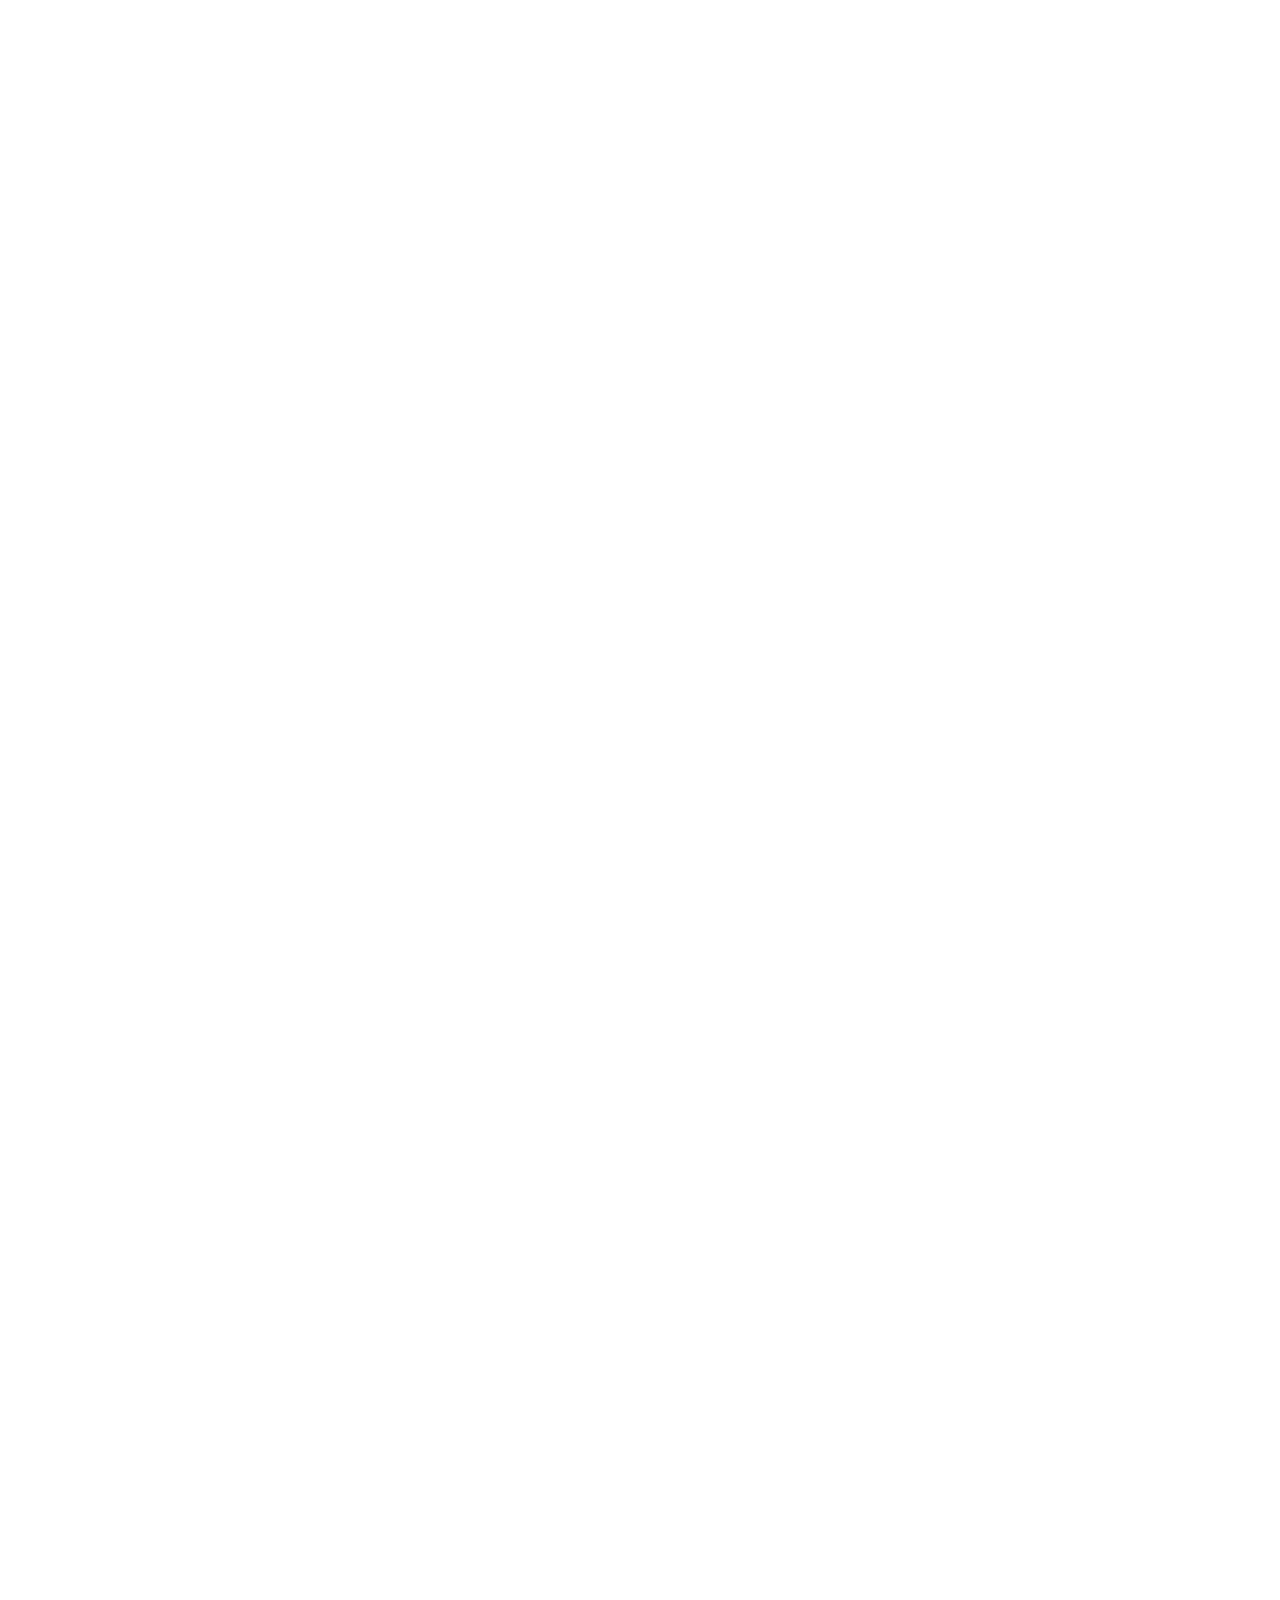
==== commit 41a4695b: "Update guest welcome banner layout and styles Refactor guest welcome section with new styles and str" ====
--- a/index.html
+++ b/index.html
@@ -36,7 +36,7 @@
     <link rel="stylesheet" href="https://cdnjs.cloudflare.com/ajax/libs/font-awesome/6.5.2/css/all.min.css" />
     <link rel="stylesheet" href="style.css" />
 
-    <!-- Auth gate + guest-mode rules + cover banner -->
+    <!-- Auth gate + guest-mode rules + cover banners -->
     <style id="authGateStyle">
       html, body { background: #ffffff; }
       body { opacity: 0; }
@@ -186,61 +186,91 @@
       body.is-guest .top-bar .search-box { display: none !important; }
 
       /* ============================================================
-         GUEST WELCOME CARD (with second cover image)
+         GUEST WELCOME BANNER
+         Same treatment as the main cover banner — image as the
+         background, text + button overlaid on top with a dark gradient.
          ============================================================ */
       .guest-welcome {
-        display: flex;
-        flex-direction: column;
-        gap: 0;
-        background: #ffffff;
-        border: 1px solid #bfdbfe;
-        border-radius: 12px;
-        margin-bottom: 16px;
-        box-shadow: 0 4px 24px rgba(30, 58, 138, 0.10);
-        overflow: hidden;
-      }
-
-      /* Second cover image — sits above the welcome text */
-      .guest-welcome-cover {
         position: relative;
         width: 100%;
-        height: 180px;
-        background: linear-gradient(135deg, #1e3a8a 0%, #2563eb 100%);
+        height: 260px;
+        border-radius: 14px;
         overflow: hidden;
-      }
-      .guest-welcome-cover img {
+        margin-bottom: 16px;
+        box-shadow: 0 4px 24px rgba(30, 58, 138, 0.15);
+        background: linear-gradient(135deg, #172554 0%, #1e3a8a 55%, #2563eb 100%);
+      }
+      .guest-welcome > img {
         width: 100%;
         height: 100%;
         object-fit: cover;
         display: block;
       }
+      .guest-welcome-overlay {
+        position: absolute;
+        inset: 0;
+        background: linear-gradient(to right,
+                    rgba(15, 23, 42, 0.78) 0%,
+                    rgba(15, 23, 42, 0.45) 55%,
+                    rgba(15, 23, 42, 0.10) 100%);
+        display: flex;
+        flex-direction: column;
+        justify-content: center;
+        padding: 28px 36px;
+        color: #fff;
+      }
+      .guest-welcome-overlay .welcome-tag {
+        display: inline-flex;
+        align-items: center;
+        gap: 6px;
+        background: rgba(255, 255, 255, 0.14);
+        border: 1px solid rgba(255, 255, 255, 0.25);
+        backdrop-filter: blur(6px);
+        padding: 4px 12px;
+        border-radius: 30px;
+        font-size: 0.7rem;
+        font-weight: 700;
+        letter-spacing: 0.03em;
+        width: fit-content;
+        margin-bottom: 10px;
+        color: #fff;
+      }
+      .guest-welcome-overlay h2 {
+        font-family: 'Merriweather', serif;
+        font-size: 1.55rem;
+        line-height: 1.2;
+        color: #fff;
+        margin-bottom: 8px;
+        text-shadow: 0 2px 14px rgba(0, 0, 0, 0.55);
+        max-width: 620px;
+      }
+      .guest-welcome-overlay p {
+        font-size: 0.88rem;
+        color: rgba(255, 255, 255, 0.92);
+        max-width: 560px;
+        line-height: 1.5;
+        margin-bottom: 16px;
+        text-shadow: 0 1px 10px rgba(0, 0, 0, 0.5);
+      }
+      .guest-welcome-overlay .btn.btn-apply {
+        padding: 10px 24px;
+        font-size: 0.85rem;
+        width: fit-content;
+        box-shadow: 0 6px 18px rgba(0, 0, 0, 0.25);
+      }
+
+      @media (max-width: 900px) {
+        .guest-welcome { height: 230px; border-radius: 12px; }
+        .guest-welcome-overlay { padding: 22px 24px; }
+        .guest-welcome-overlay h2 { font-size: 1.2rem; }
+        .guest-welcome-overlay p { font-size: 0.8rem; }
+      }
       @media (max-width: 600px) {
-        .guest-welcome-cover { height: 140px; }
-      }
-
-      .guest-welcome-body {
-        display: flex;
-        align-items: center;
-        gap: 16px;
-        padding: 16px 20px;
-        background: linear-gradient(135deg, #dbeafe 0%, #eff6ff 100%);
-      }
-      .guest-welcome-icon {
-        width: 48px; height: 48px; flex-shrink: 0;
-        border-radius: 50%;
-        background: #2563eb; color: #fff;
-        display: flex; align-items: center; justify-content: center;
-        font-size: 1.3rem;
-      }
-      .guest-welcome-text { flex: 1; min-width: 0; }
-      .guest-welcome-text strong {
-        display: block; font-size: 0.95rem; color: #1e3a8a;
-      }
-      .guest-welcome-text p {
-        font-size: 0.8rem; color: #475569; margin-top: 2px; line-height: 1.4;
-      }
-      @media (max-width: 600px) {
-        .guest-welcome-body { flex-direction: column; text-align: center; }
+        .guest-welcome { height: 240px; }
+        .guest-welcome-overlay { padding: 18px 18px; }
+        .guest-welcome-overlay h2 { font-size: 1rem; }
+        .guest-welcome-overlay p { font-size: 0.76rem; }
+        .guest-welcome-overlay .btn.btn-apply { padding: 8px 18px; font-size: 0.78rem; }
       }
 
       /* Sign-in prompt modal */
@@ -382,20 +412,19 @@
                     </div>
                 </section>
 
-                <!-- Guest welcome — visible only when logged out (with second cover) -->
-                <div class="guest-welcome guest-only">
-                    <div class="guest-welcome-cover">
-                        <img src="covweb2.jpeg" alt="Welcome to MyTertiary ZA" loading="lazy" />
-                    </div>
-                    <div class="guest-welcome-body">
-                        <div class="guest-welcome-icon"><i class="fas fa-graduation-cap"></i></div>
-                        <div class="guest-welcome-text">
-                            <strong>Welcome to MyTertiary ZA</strong>
-                            <p>Sign in or create a free account to unlock the university directory, APS calculator, study fields, saved favourites, and application tracking.</p>
-                        </div>
+                <!-- Guest welcome banner — same overlay style as webcov.jpeg -->
+                <!-- Image = background, text + button sit ON TOP of the picture -->
+                <section class="guest-welcome guest-only" aria-label="Welcome to MyTertiary ZA">
+                    <img src="webcov2.jpeg" alt="Welcome to MyTertiary ZA" loading="lazy" />
+                    <div class="guest-welcome-overlay">
+                        <span class="welcome-tag">
+                            <i class="fas fa-user-plus"></i> Free Student Account
+                        </span>
+                        <h2>Welcome to MyTertiary ZA</h2>
+                        <p>Sign in or create a free account to unlock the university directory, APS calculator, study fields, saved favourites, and application tracking.</p>
                         <a href="student-login.html" class="btn btn-apply">Sign In / Register</a>
                     </div>
-                </div>
+                </section>
 
                 <!-- LIVE ANNOUNCEMENTS (Firestore-driven featured banner) -->
                 <div id="announcementsBar"></div>
@@ -837,4 +866,4 @@
     <script src="script.js"></script>
 
 </body>
-</html>+</html>
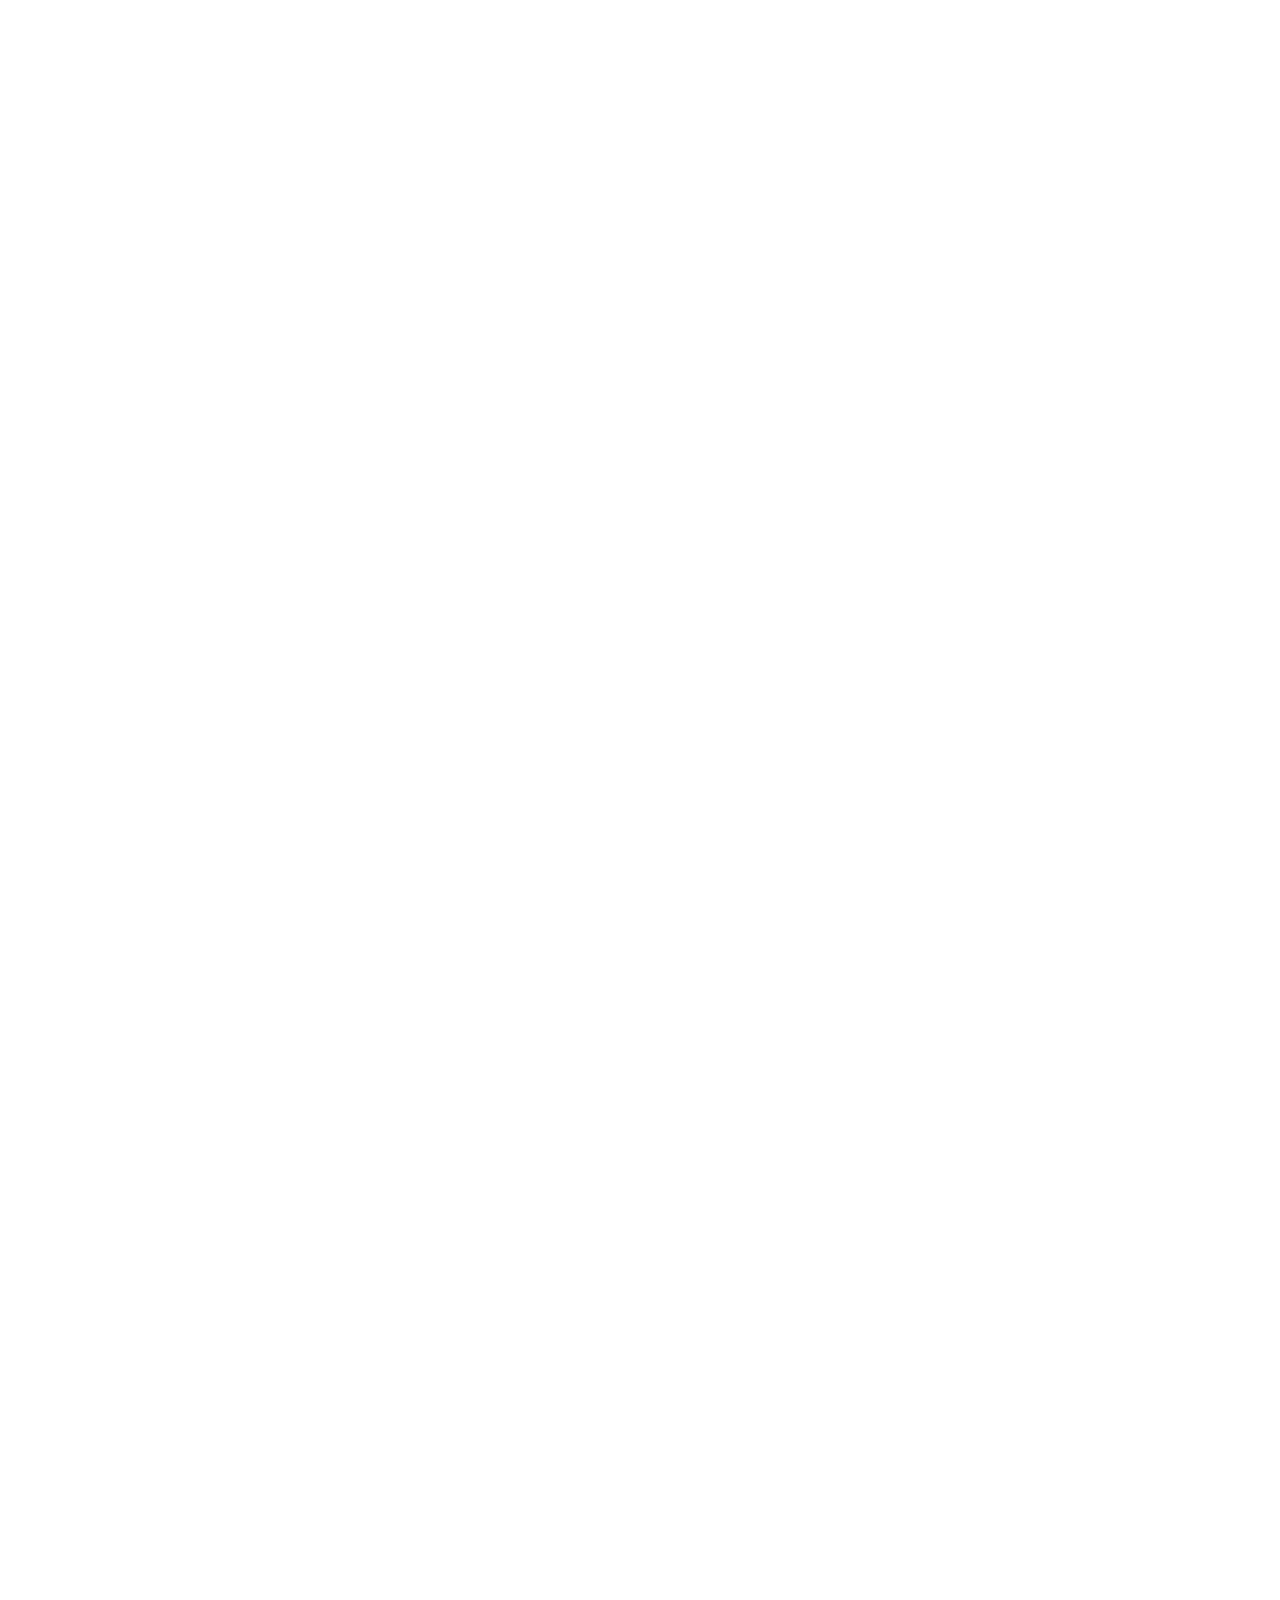
==== commit 994bff9b: "Clean up home section in index.html Removed introductory text and description from the home section." ====
--- a/index.html
+++ b/index.html
@@ -433,21 +433,14 @@
                 <!-- HOME -->
                 <section id="home" class="feed-card">
                     <div class="card-header">
-                        <div class="icon"><i class="fas fa-flag"></i></div>
-                        <div>
-                            <h2>Your University Journey Starts Here!</h2>
-                            <p>South Africa's Tertiary Education Platform</p>
-                        </div>
+                       
+                        
                     </div>
                     <div style="margin-bottom:16px;">
                         <div style="display:inline-flex;align-items:center;gap:6px;background:var(--gold-light);padding:4px 12px;border-radius:30px;font-size:0.75rem;font-weight:700;color:var(--gray-700);">
                             <i class="fas fa-location-dot" style="color:var(--gold);"></i> 26 Universities · 9 Provinces · 100+ Programmes
                         </div>
-                        <p style="color:var(--gray-600);margin-top:8px;max-width:600px;">
-                            Explore South African universities, discover qualifications and career paths,
-                            understand admission requirements, find prospectuses, and access official
-                            application portals — all in one place.
-                        </p>
+                       
                         <div style="display:flex;flex-wrap:wrap;gap:10px;margin-top:12px;">
                             <a href="#directory" class="btn btn-apply" id="exploreUniBtn"><i class="fas fa-university"></i> Explore Universities</a>
                             <a href="#whatCanIStudy" class="btn btn-details"><i class="fas fa-graduation-cap"></i> What Can I Study?</a>
